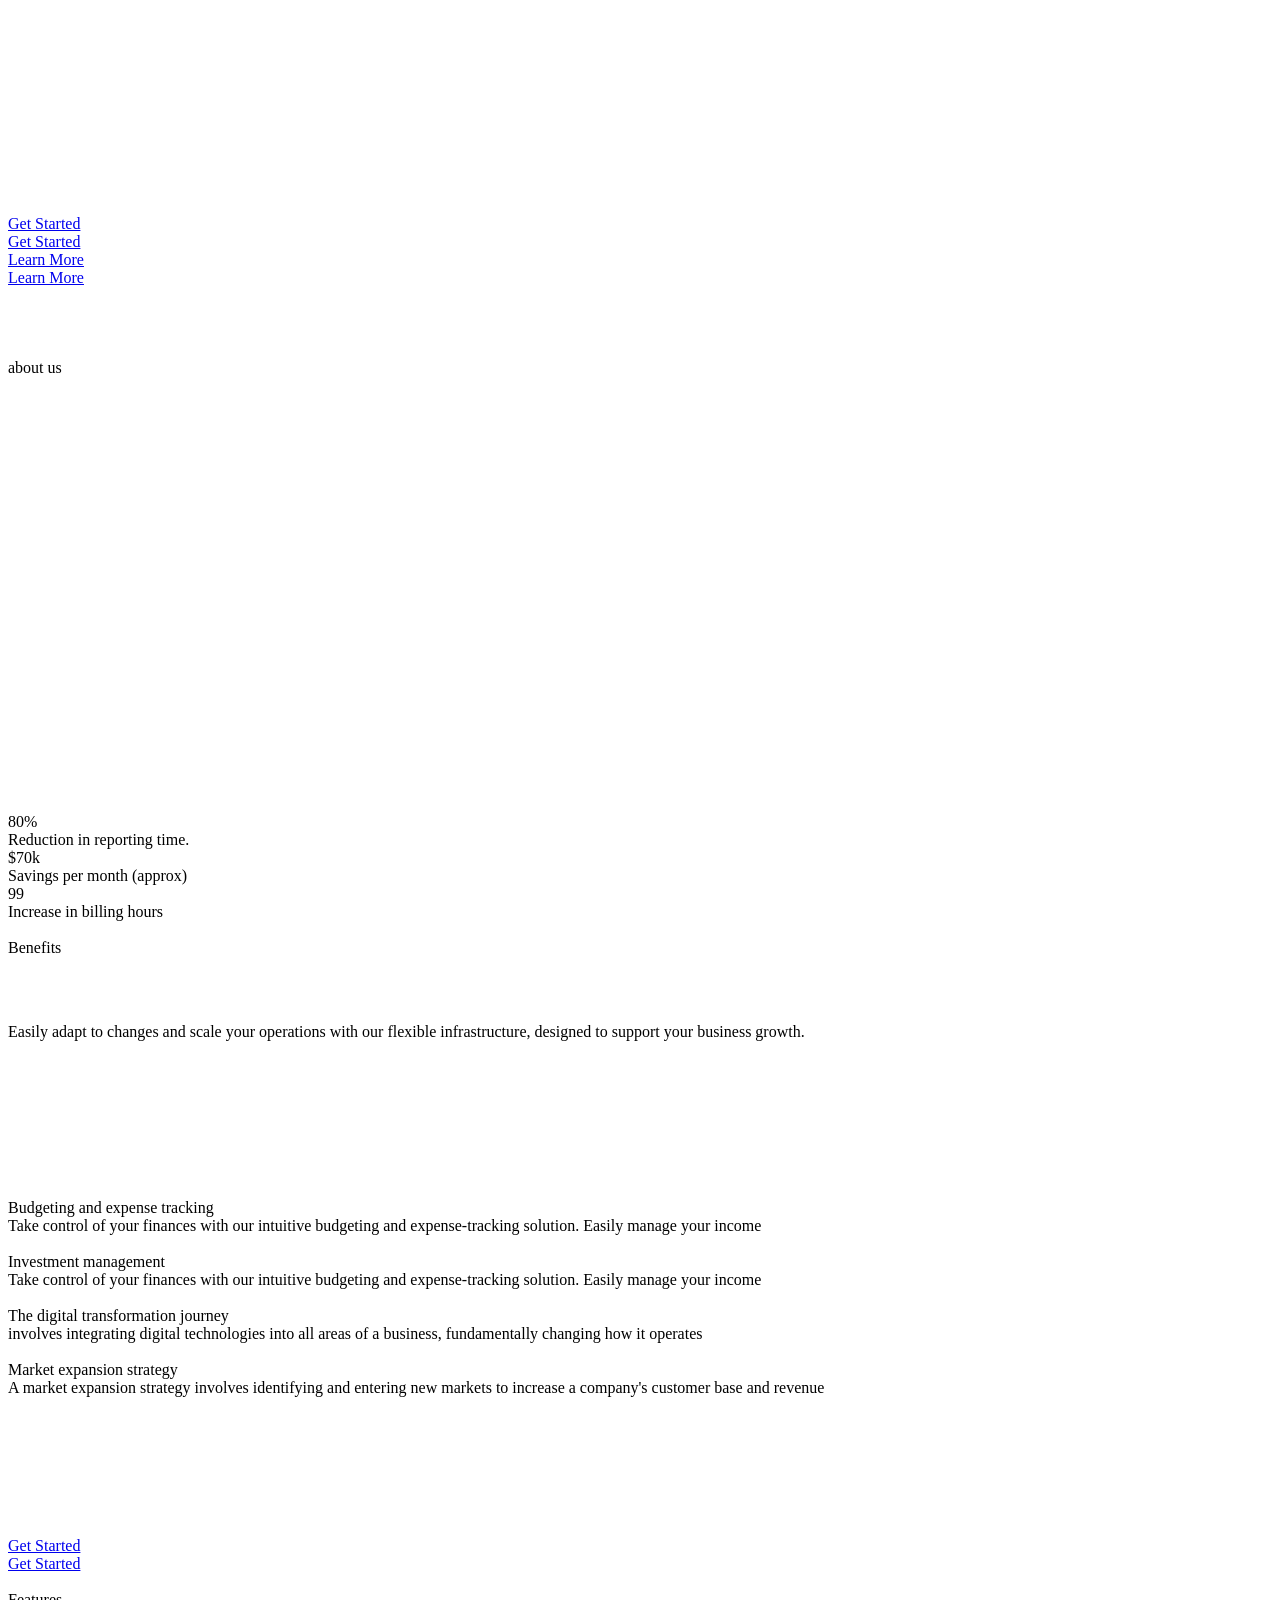
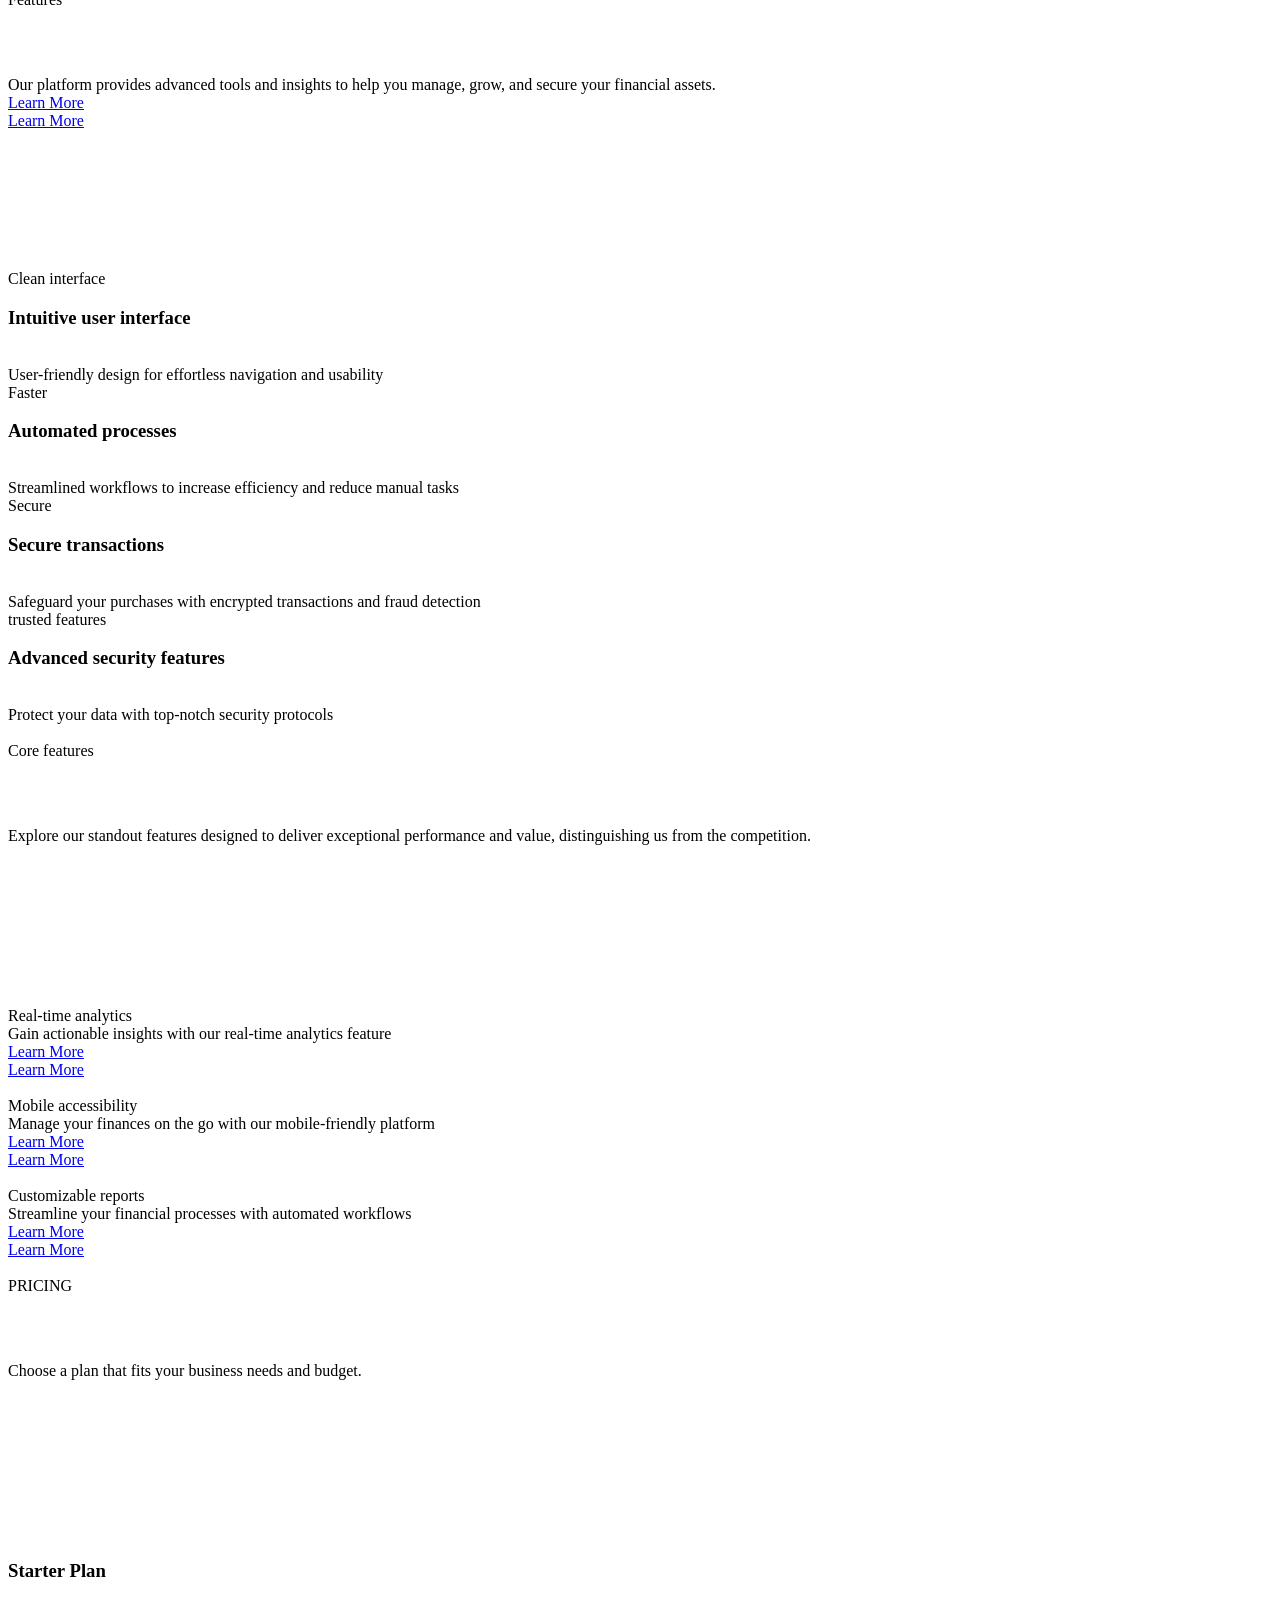
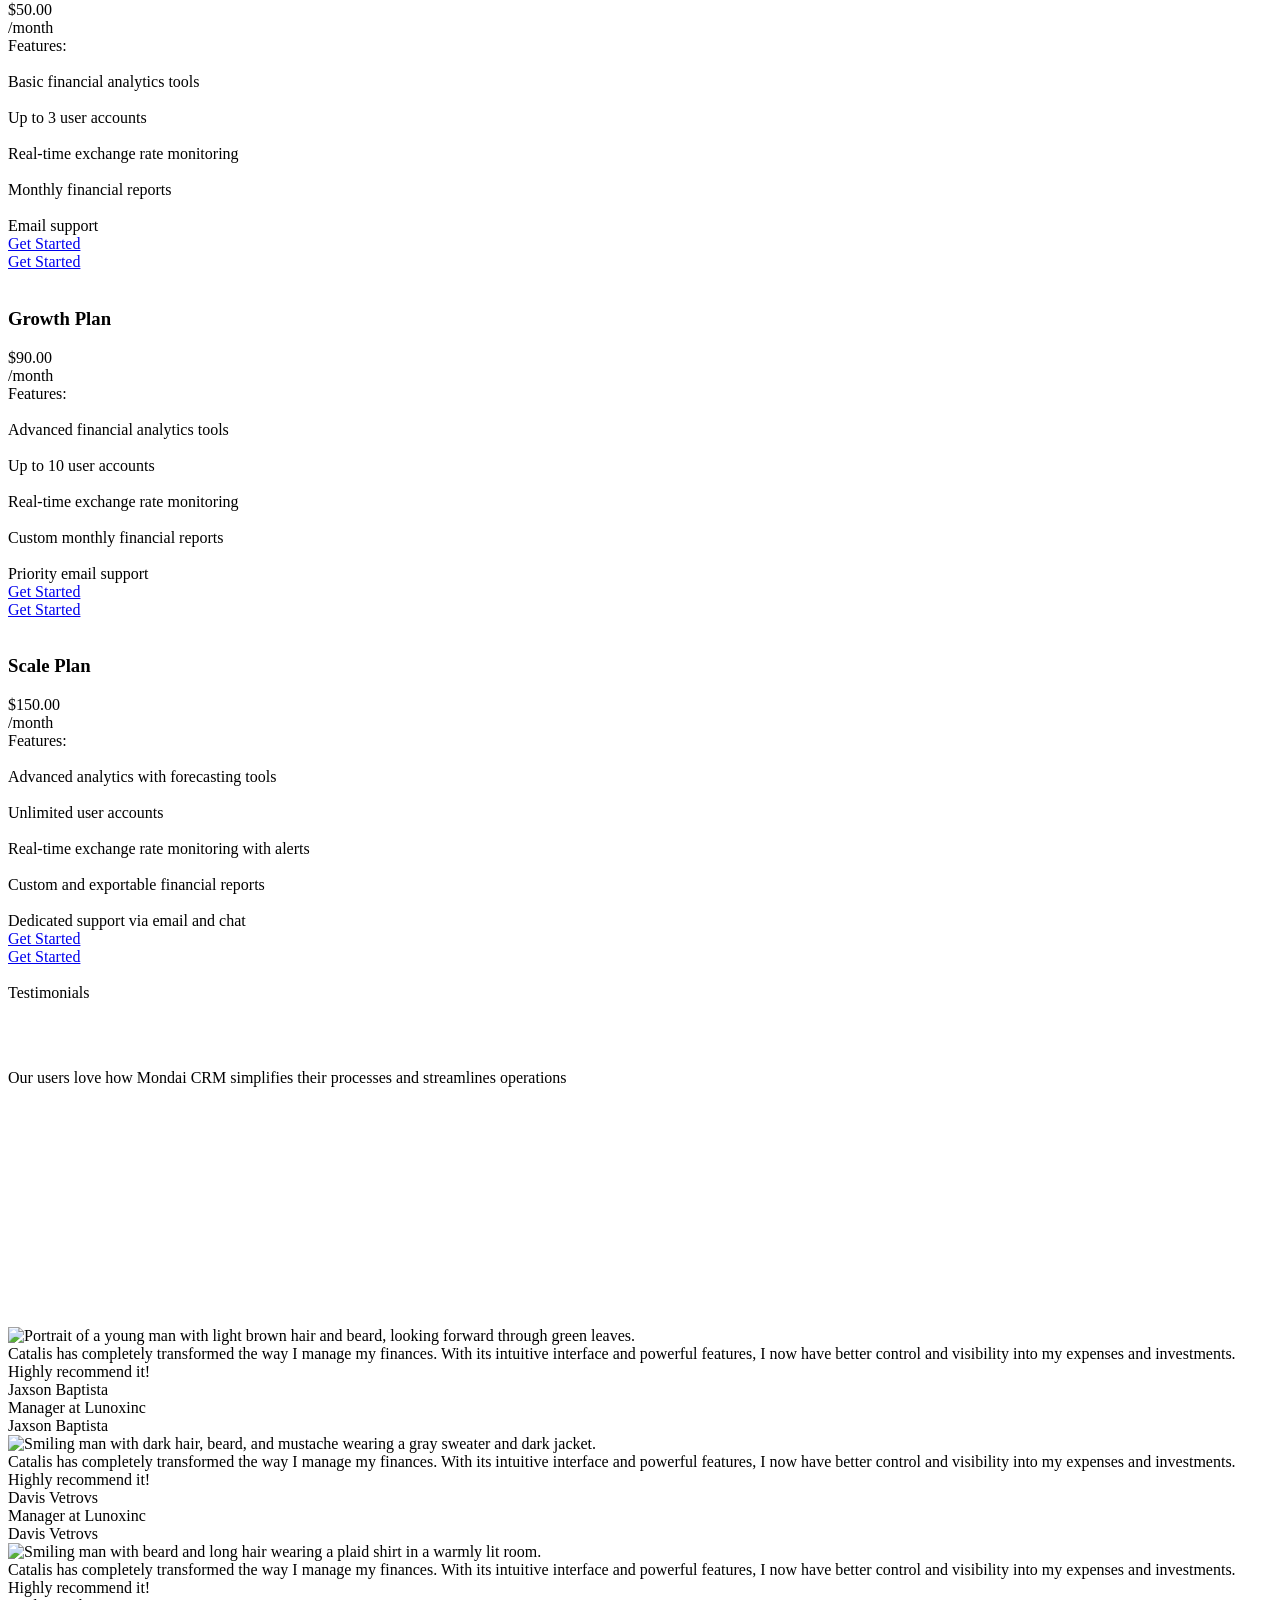
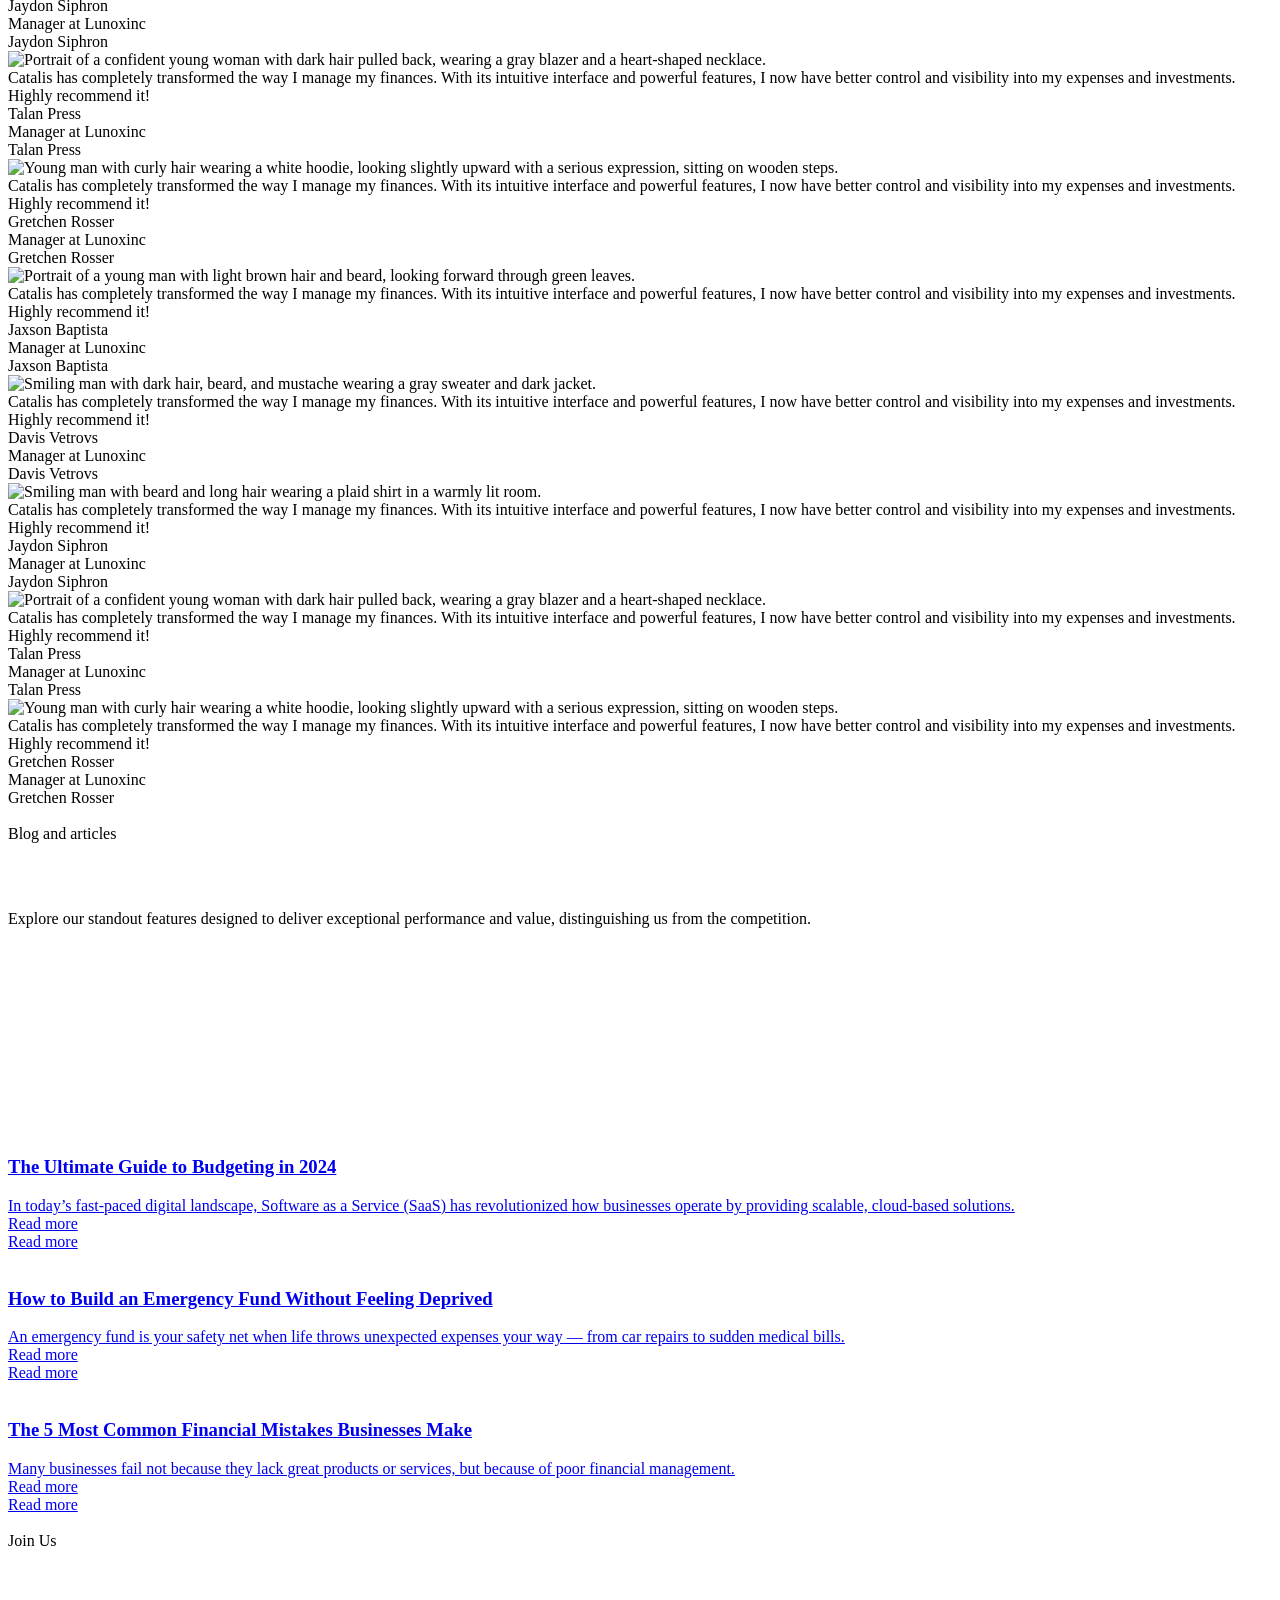
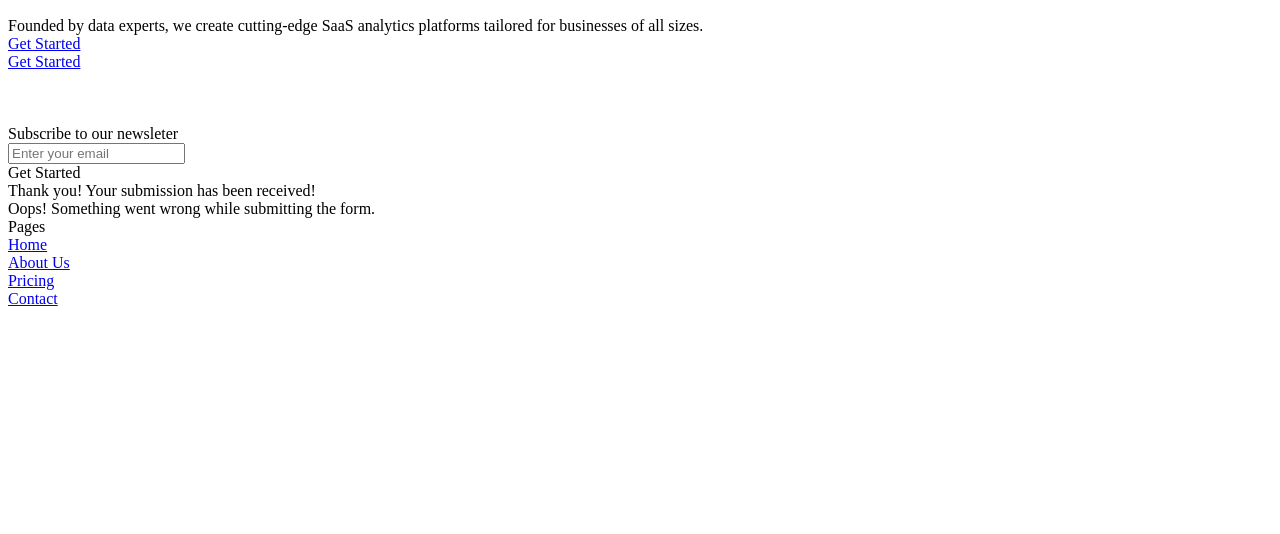
==== pages/index.html @ b9ea5b59 "Initial commit: Catalis template project Co-Authored-By: Claude Sonnet 4.6 <noreply@anthropic.com>" ====
<!DOCTYPE html><!-- This site was created in Webflow. https://webflow.com --><!-- Last Published: Fri Mar 27 2026 21:00:12 GMT+0000 (Coordinated Universal Time) --><html data-wf-domain="catalis-temlis.webflow.io" data-wf-page="690a3d4b70be67fbdfcdc07d" data-wf-site="690a3d4b70be67fbdfcdc08a" lang="en"><head><meta charset="utf-8"/><title>Catalis - Webflow HTML website template</title><meta content="Catalis is a modern Webflow template. Customize it to match your brand and create a unique, professional experience in minutes." name="description"/><meta content="Catalis - Webflow HTML website template" property="og:title"/><meta content="Catalis is a modern Webflow template. Customize it to match your brand and create a unique, professional experience in minutes." property="og:description"/><meta content="https://cdn.prod.website-files.com/690a3d4b70be67fbdfcdc08a/6931f9b2d38cf4dd8b55dbd3_Ophen%20Graph_1x.webp" property="og:image"/><meta content="Catalis - Webflow HTML website template" property="twitter:title"/><meta content="Catalis is a modern Webflow template. Customize it to match your brand and create a unique, professional experience in minutes." property="twitter:description"/><meta content="https://cdn.prod.website-files.com/690a3d4b70be67fbdfcdc08a/6931f9b2d38cf4dd8b55dbd3_Ophen%20Graph_1x.webp" property="twitter:image"/><meta property="og:type" content="website"/><meta content="summary_large_image" name="twitter:card"/><meta content="width=device-width, initial-scale=1" name="viewport"/><meta content="Webflow" name="generator"/><link href="https://cdn.prod.website-files.com/690a3d4b70be67fbdfcdc08a/css/catalis-temlis.webflow.shared.f5b8be139.min.css" rel="stylesheet" type="text/css" integrity="sha384-9bi+E5NJngwtNPDVO16oT4e9V5HuFsgYojbg4kFut0Nn03G4D0i7PiY6v1+YKHv+" crossorigin="anonymous"/><style>html.w-mod-js:not(.w-mod-ix3) :is([animation="heading"], [animation="description"], [animation="card"], .blog_hero-card, .blog_main-img, [animation="badge"], [animation="large-heading"], [navbar="item"]) {visibility: hidden !important;}a[class*="w-webflow-badge"] { display: none !important; }</style><link href="https://fonts.googleapis.com" rel="preconnect"/><link href="https://fonts.gstatic.com" rel="preconnect" crossorigin="anonymous"/><script src="https://ajax.googleapis.com/ajax/libs/webfont/1.6.26/webfont.js" type="text/javascript"></script><script type="text/javascript">WebFont.load({  google: {    families: ["Inter:300,400,500,600,700","Roboto:300,400,500,600,700"]  }});</script><script type="text/javascript">!function(o,c){var n=c.documentElement,t=" w-mod-";n.className+=t+"js",("ontouchstart"in o||o.DocumentTouch&&c instanceof DocumentTouch)&&(n.className+=t+"touch")}(window,document);</script><link href="https://cdn.prod.website-files.com/665687d713145087b3ce1703/665a4535765980c07e93225b_Group%202942.png" rel="shortcut icon" type="image/x-icon"/><link href="https://cdn.prod.website-files.com/665687d713145087b3ce1703/665a45115482c06bb38d0091_Group%202940.png" rel="apple-touch-icon"/></head><body><div class="page-wrapper"><div class="global-styles w-embed"><style>


/* Make text look crisper and more legible in all browsers */
body {
  -webkit-font-smoothing: antialiased;
  -moz-osx-font-smoothing: grayscale;
  font-smoothing: antialiased;
  text-rendering: optimizeLegibility;
}

/* Focus state style for keyboard navigation for the focusable elements */
*[tabindex]:focus-visible,
  input[type="file"]:focus-visible {
   outline: 0.125rem solid #4d65ff;
   outline-offset: 0.125rem;
}

/* Set color style to inherit */
.inherit-color * {
    color: inherit;
}

/* Get rid of top margin on first element in any rich text element */
.w-richtext > :not(div):first-child, .w-richtext > div:first-child > :first-child {
  margin-top: 0 !important;
}

/* Get rid of bottom margin on last element in any rich text element */
.w-richtext>:last-child, .w-richtext ol li:last-child, .w-richtext ul li:last-child {
	margin-bottom: 0 !important;
}


/* Make sure containers never lose their center alignment */
.container-medium,.container-small, .container-large {
	margin-right: auto !important;
  margin-left: auto !important;
}

/* 
Make the following elements inherit typography styles from the parent and not have hardcoded values. 
Important: You will not be able to style for example "All Links" in Designer with this CSS applied.
Uncomment this CSS to use it in the project. Leave this message for future hand-off.
*/
/*
a,
.w-input,
.w-select,
.w-tab-link,
.w-nav-link,
.w-dropdown-btn,
.w-dropdown-toggle,
.w-dropdown-link {
  color: inherit;
  text-decoration: inherit;
  font-size: inherit;
}
*/

/* Apply "..." after 3 lines of text */
.text-style-3lines {
	display: -webkit-box;
	overflow: hidden;
	-webkit-line-clamp: 3;
	-webkit-box-orient: vertical;
}

/* Apply "..." after 2 lines of text */
.text-style-2lines {
	display: -webkit-box;
	overflow: hidden;
	-webkit-line-clamp: 2;
	-webkit-box-orient: vertical;
}

/* Adds inline flex display */
.display-inlineflex {
  display: inline-flex;
}

/* These classes are never overwritten */
.hide {
  display: none !important;
}

@media screen and (max-width: 991px) {
    .hide, .hide-tablet {
        display: none !important;
    }
}
  @media screen and (max-width: 767px) {
    .hide-mobile-landscape{
      display: none !important;
    }
}
  @media screen and (max-width: 479px) {
    .hide-mobile{
      display: none !important;
    }
}
 
.margin-0 {
  margin: 0rem !important;
}
  
.padding-0 {
  padding: 0rem !important;
}

.spacing-clean {
padding: 0rem !important;
margin: 0rem !important;
}

.margin-top {
  margin-right: 0rem !important;
  margin-bottom: 0rem !important;
  margin-left: 0rem !important;
}

.padding-top {
  padding-right: 0rem !important;
  padding-bottom: 0rem !important;
  padding-left: 0rem !important;
}
  
.margin-right {
  margin-top: 0rem !important;
  margin-bottom: 0rem !important;
  margin-left: 0rem !important;
}

.padding-right {
  padding-top: 0rem !important;
  padding-bottom: 0rem !important;
  padding-left: 0rem !important;
}

.margin-bottom {
  margin-top: 0rem !important;
  margin-right: 0rem !important;
  margin-left: 0rem !important;
}

.padding-bottom {
  padding-top: 0rem !important;
  padding-right: 0rem !important;
  padding-left: 0rem !important;
}

.margin-left {
  margin-top: 0rem !important;
  margin-right: 0rem !important;
  margin-bottom: 0rem !important;
}
  
.padding-left {
  padding-top: 0rem !important;
  padding-right: 0rem !important;
  padding-bottom: 0rem !important;
}
  
.margin-horizontal {
  margin-top: 0rem !important;
  margin-bottom: 0rem !important;
}

.padding-horizontal {
  padding-top: 0rem !important;
  padding-bottom: 0rem !important;
}

.margin-vertical {
  margin-right: 0rem !important;
  margin-left: 0rem !important;
}
  
.padding-vertical {
  padding-right: 0rem !important;
  padding-left: 0rem !important;
}

/* Hide scrollbar for Chrome, Safari and Opera */
.sidebar::-webkit-scrollbar {
  display: none;
}

/* Hide scrollbar for IE, Edge and Firefox */
.sidebar {
  -ms-overflow-style: none;  /* IE and Edge */
  scrollbar-width: none;  /* Firefox */
}

.spacer * { padding: 0 }

</style></div><div data-animation="default" class="navbar w-nav" data-wf--navbar--variant="base" data-easing2="ease-in-back" data-easing="ease-out" data-collapse="medium" data-w-id="9edf84aa-1c78-d247-2c17-fa546717f184" role="banner" data-no-scroll="1" data-duration="500"><div navbar="spacer" class="nav_space"></div><div class="padding-global is-navbar"><div class="container-large is-navbar"><div class="navbar_content"><a navbar="item" href="index.html" aria-current="page" class="navbar_logo-link w-nav-brand w--current"><img loading="lazy" src="https://cdn.prod.website-files.com/690a3d4b70be67fbdfcdc08a/691f4a20bd808c37c4b9e22b_navbar-logo.svg" alt="" class="navbar_logo"/></a><div class="nav_wrap"><nav role="navigation" class="nav_mobile w-nav-menu"><div class="navbar_list"><a href="index.html" navbar="item" class="nav_links w-nav-link">Home</a><a href="about.html" navbar="item" class="nav_links w-nav-link">About us</a><a href="pricing.html" navbar="item" class="nav_links w-nav-link">Pricing</a><a href="contact.html" navbar="item" class="nav_links w-nav-link">Contact</a></div></nav></div><div class="nav_buttons-wrap"><div navbar="item" class="login-wrap hide-mobile-landscape"><a animation="" data-wf--button--variant="base" data-w-id="daa029a6-b8d1-5738-e0e2-c77947f0130f" href="https://www.temlis.com/template-customization" class="button_component w-inline-block"><div class="button_content"><div class="button_text is-one">Get Started</div><div class="button_text is-two">Get Started</div></div></a></div><div class="menu-button w-nav-button"><div class="nav-button_component"><div class="nav-button_line is-first"></div><div class="nav-button_line is-second"></div><div class="nav-button_line is-third"></div></div></div></div><img src="https://cdn.prod.website-files.com/690a3d4b70be67fbdfcdc08a/691f4cb2f2e0d266846b0e5f_corner-left.svg" loading="lazy" alt="" class="corner-left"/><img src="https://cdn.prod.website-files.com/690a3d4b70be67fbdfcdc08a/691f4cb23e859b753cec6ff2_corner-right.svg" loading="lazy" alt="" class="corner-right"/></div></div></div></div><main class="main-wrapper"><section class="section_home"><div class="hero_wrap"><div><div class="hero_layout"><div animation="badge" data-w-id="a4b1bd5c-5d82-c0d3-1521-47d921b3192e" style="width:2.5rem;height:2rem" class="badge"><img src="https://cdn.prod.website-files.com/690a3d4b70be67fbdfcdc08a/690a4d4e32a51cfdc18da770_star.svg" loading="lazy" alt="" class="badge_image"/><div style="-webkit-transform:translate3d(0, 0, 0) scale3d(0, null, 1) rotateX(0) rotateY(0) rotateZ(0) skew(0, 0);-moz-transform:translate3d(0, 0, 0) scale3d(0, null, 1) rotateX(0) rotateY(0) rotateZ(0) skew(0, 0);-ms-transform:translate3d(0, 0, 0) scale3d(0, null, 1) rotateX(0) rotateY(0) rotateZ(0) skew(0, 0);transform:translate3d(0, 0, 0) scale3d(0, null, 1) rotateX(0) rotateY(0) rotateZ(0) skew(0, 0)" class="badge_text">From Strategy to Success</div></div><div class="max-heading is-42rem"><h1 animation="heading">Build and <em animation="growth">Growth</em> with Scalable Tools</h1></div><div class="max-description is-32rem"><div animation="description">Easily adapt to changes and scale your operations with our flexible infrastructure, designed to support your business growth.</div></div></div><div class="spacer-xhuge"></div><div animation="buttons" class="hero_button-wrap"><a animation="" data-wf--button--variant="base" data-w-id="daa029a6-b8d1-5738-e0e2-c77947f0130f" href="https://www.temlis.com/template-customization" class="button_component w-inline-block"><div class="button_content"><div class="button_text is-one">Get Started</div><div class="button_text is-two">Get Started</div></div></a><a animation="" data-wf--button--variant="secondary" data-w-id="daa029a6-b8d1-5738-e0e2-c77947f0130f" href="https://www.temlis.com/template-customization" class="button_component w-variant-02578fa3-4dfb-f9fd-9090-5ef572c52b8e w-inline-block"><div class="button_content"><div class="button_text is-one">Learn More</div><div class="button_text is-two">Learn More</div></div></a></div></div><div class="hero_visuals"><div animation="card" class="hero_card-img is-one"><img src="https://cdn.prod.website-files.com/690a3d4b70be67fbdfcdc08a/690a5dd74a96e95e029c108c_6ae34b015bd10b43dfb1eac6348006ee_hero-card-01.svg" loading="lazy" alt="" class="img"/></div><div animation="card" class="hero_card-img is-two"><img src="https://cdn.prod.website-files.com/690a3d4b70be67fbdfcdc08a/690a5dd73672e3f40248304f_7dded8d5fb4e0438e18f765cd3dd452e_hero-card-02.svg" loading="lazy" alt="" class="img"/></div><div animation="card" class="hero_card-img is-three"><img src="https://cdn.prod.website-files.com/690a3d4b70be67fbdfcdc08a/690a5dd62873004cf5e10e31_ddf94abfbe8e944efabeb353a537c801_hero-card-03.svg" loading="lazy" alt="" class="img"/></div></div></div></section><section class="section_about"><div class="padding-section-large"></div><div class="padding-global"><div class="container-large"><div><div class="badge-wrapper"><div animation="" data-wf--badge--variant="secondary" data-w-id="8f51fda7-e6fc-3fc7-58e7-9aa6d132e214" class="badge w-variant-bbfb6a6c-d3ec-5a08-a531-cec36f932128"><img src="https://cdn.prod.website-files.com/690a3d4b70be67fbdfcdc08a/690a76826336a11ac7b3c5cf_star-blue.svg" loading="lazy" alt="" class="badge_image"/><div class="badge_text">about us</div></div></div><div class="spacer-xlarge"></div><h2 animation="large-heading" class="heading-large">We are passionate about empowering individuals and businesses to take control of their finances and achieve their financial goals.</h2></div><div class="spacer"><div STYLE="height:4rem" class="spacer-desktop"></div><div STYLE="height:3rem" class="spacer-tablet"></div><div STYLE="height:2rem" class="spacer-mobile"></div></div><div data-w-id="b5b3ed75-7622-d497-88ab-8ca6752035b9" class="about_image"><img src="https://cdn.prod.website-files.com/690a3d4b70be67fbdfcdc08a/690a7785cc2e417de28d89e1_90b146ec1080897a348935ba2aeba926_about-img.avif" loading="lazy" sizes="(max-width: 752px) 100vw, 752px" srcset="https://cdn.prod.website-files.com/690a3d4b70be67fbdfcdc08a/690a7785cc2e417de28d89e1_90b146ec1080897a348935ba2aeba926_about-img-p-500.avif 500w, https://cdn.prod.website-files.com/690a3d4b70be67fbdfcdc08a/690a7785cc2e417de28d89e1_90b146ec1080897a348935ba2aeba926_about-img.avif 752w" alt="Smiling man wearing sunglasses and a beige fleece jacket taking a selfie outdoors under a blue sky." class="img"/><div data-w-id="b5b3ed75-7622-d497-88ab-8ca6752035bb" class="about_image-card is-right"><img src="https://cdn.prod.website-files.com/690a3d4b70be67fbdfcdc08a/690e1f2ec247d60ed665340a_5f444e6f184fb73b88ff27d4b517466e_about-img-right.svg" loading="lazy" alt="" class="img"/></div><div data-w-id="b5b3ed75-7622-d497-88ab-8ca6752035bd" class="about_image-card is-left"><img src="https://cdn.prod.website-files.com/690a3d4b70be67fbdfcdc08a/690e1a7cad5fac0520b7ea84_d0816e4bc39facf14f3bd8cdf5b2bacf_about-img-left.svg" loading="lazy" alt="" class="img"/></div></div><div class="spacer"><div STYLE="height:4rem" class="spacer-desktop"></div><div STYLE="height:3rem" class="spacer-tablet"></div><div STYLE="height:2rem" class="spacer-mobile"></div></div><div class="grow-container"><div class="about_stats-grid"><div id="w-node-b5b3ed75-7622-d497-88ab-8ca6752035c1-752035ad" class="about_stat grow-element"><div class="stat-display">80%</div><div>Reduction in reporting time.</div></div><div class="about_stat grow-element"><div class="stat-display">$70k</div><div>Savings per month (approx)</div></div><div id="w-node-b5b3ed75-7622-d497-88ab-8ca6752035cb-752035ad" class="about_stat grow-element"><div class="stat-display">99</div><div>Increase in billing hours</div></div></div></div></div></div><div class="padding-section-large"></div></section><section class="section_benefits"><div class="padding-box"><div class="benefits_wrap"><div class="padding-section-medium"></div><div class="container-xlarge"><div><div class="badge-wrapper"><div animation="" data-wf--badge--variant="base" data-w-id="8f51fda7-e6fc-3fc7-58e7-9aa6d132e214" class="badge"><img src="https://cdn.prod.website-files.com/690a3d4b70be67fbdfcdc08a/690a76826336a11ac7b3c5cf_star-blue.svg" loading="lazy" alt="" class="badge_image"/><div class="badge_text">Benefits</div></div></div><div class="spacer-xlarge"></div><div class="max-description is-45rem align-center"><h2 animation="large-heading" class="text-color-on-primary text-align-center">Make payment easy, simplify your finance</h2></div><div class="spacer-xlarge"></div><div class="max-description is-33rem align-center"><div class="text-color-on-primary text-align-center scroll-into-view">Easily adapt to changes and scale your operations with our flexible infrastructure, designed to support your business growth.</div></div><div class="spacer"><div STYLE="height:4rem" class="spacer-desktop"></div><div STYLE="height:2.75rem" class="spacer-tablet"></div><div STYLE="height:2rem" class="spacer-mobile"></div></div></div><div class="benefits_grid grow-container"><div class="grow-element mobile-width"><div data-wf--benefits-card--variant="base" class="benefits_card"><img src="https://cdn.prod.website-files.com/690a3d4b70be67fbdfcdc08a/690a7f48b8545339787a6c61_benefits-icon.svg" loading="lazy" alt="" class="card_icon"/><div><div class="font-header text-2xl">Budgeting and expense tracking</div><div class="spacer-xsmall"></div><div class="text-color-secondary">Take control of your finances with our intuitive budgeting and expense-tracking solution. Easily manage your income</div></div></div></div><div class="grow-element mobile-width"><div data-wf--benefits-card--variant="base" class="benefits_card"><img src="https://cdn.prod.website-files.com/690a3d4b70be67fbdfcdc08a/690a847f93af97740832faac_benefits-icon02.svg" loading="lazy" alt="" class="card_icon"/><div><div class="font-header text-2xl">Investment management</div><div class="spacer-xsmall"></div><div class="text-color-secondary">Take control of your finances with our intuitive budgeting and expense-tracking solution. Easily manage your income</div></div></div></div><div class="grow-element mobile-width"><div data-wf--benefits-card--variant="base" class="benefits_card"><img src="https://cdn.prod.website-files.com/690a3d4b70be67fbdfcdc08a/690a847f6f038d160a332f30_benefits-icon03.svg" loading="lazy" alt="" class="card_icon"/><div><div class="font-header text-2xl">The digital transformation journey</div><div class="spacer-xsmall"></div><div class="text-color-secondary">involves integrating digital technologies into all areas of a business, fundamentally changing how it operates</div></div></div></div><div class="grow-element mobile-width"><div data-wf--benefits-card--variant="base" class="benefits_card"><img src="https://cdn.prod.website-files.com/690a3d4b70be67fbdfcdc08a/690a847f8ac4e4c5b8f157e9_benefits-icon04.svg" loading="lazy" alt="" class="card_icon"/><div><div class="font-header text-2xl">Market expansion strategy </div><div class="spacer-xsmall"></div><div class="text-color-secondary">A market expansion strategy involves identifying and entering new markets to increase a company&#x27;s customer base and revenue</div></div></div></div></div><div class="spacer"><div STYLE="height:4rem" class="spacer-desktop"></div><div STYLE="height:2.75rem" class="spacer-tablet"></div><div STYLE="height:2rem" class="spacer-mobile"></div></div><div class="button-wrapper is-center scroll-into-view"><a animation="" data-wf--button--variant="base" data-w-id="daa029a6-b8d1-5738-e0e2-c77947f0130f" href="https://www.temlis.com/template-customization" class="button_component w-inline-block"><div class="button_content"><div class="button_text is-one">Get Started</div><div class="button_text is-two">Get Started</div></div></a></div></div><div class="padding-section-medium"></div></div></div></section><section class="section_features"><div class="padding-section-large"></div><div class="padding-global"><div class="container-medium"><div><div class="badge-wrapper"><div animation="" data-wf--badge--variant="secondary" data-w-id="8f51fda7-e6fc-3fc7-58e7-9aa6d132e214" class="badge w-variant-bbfb6a6c-d3ec-5a08-a531-cec36f932128"><img src="https://cdn.prod.website-files.com/690a3d4b70be67fbdfcdc08a/690a76826336a11ac7b3c5cf_star-blue.svg" loading="lazy" alt="" class="badge_image"/><div class="badge_text">Features</div></div></div><div class="spacer-xlarge"></div><div class="max-description is-49rem align-center"><h2 animation="large-heading" class="text-align-center">Empowering and <em>strengthening</em> your financial success</h2></div><div class="spacer-xlarge"></div><div class="max-description is-33rem align-center"><div class="text-color-secondary text-align-center scroll-into-view">Our platform provides advanced tools and insights to help you manage, grow, and secure your financial assets.</div></div><div class="spacer-xlarge"></div><div class="button-wrapper is-center scroll-into-view"><a animation="" data-wf--button--variant="base" data-w-id="daa029a6-b8d1-5738-e0e2-c77947f0130f" href="/features" class="button_component w-inline-block"><div class="button_content"><div class="button_text is-one">Learn More</div><div class="button_text is-two">Learn More</div></div></a></div><div class="spacer"><div STYLE="height:4rem" class="spacer-desktop"></div><div STYLE="height:2.75rem" class="spacer-tablet"></div><div STYLE="height:2rem" class="spacer-mobile"></div></div></div><div class="features_grid grow-container"><div class="grow-element full-height"><div class="feature_card"><div class="features_card-title"><div class="card_badge"><div class="text-xs">Clean interface</div></div><h3 class="text-4xl">Intuitive user interface</h3></div><div class="feature_image"><img src="https://cdn.prod.website-files.com/690a3d4b70be67fbdfcdc08a/690a8c91f499e5c9b2585c6b_features-img01.svg" loading="lazy" alt="" class="img"/><div class="bottom_gradient"></div></div><div class="text-color-secondary">User-friendly design for effortless navigation and usability</div></div></div><div class="grow-element"><div class="feature_card"><div class="features_card-title"><div class="card_badge"><div class="text-xs">Faster</div></div><h3 class="text-4xl">Automated processes </h3></div><div class="feature_image"><img src="https://cdn.prod.website-files.com/690a3d4b70be67fbdfcdc08a/690a8fa81b4858ce7295ae6a_features-img02.svg" loading="lazy" alt="" class="img"/><div class="bottom_gradient"></div></div><div class="text-color-secondary">Streamlined workflows to increase efficiency and reduce manual tasks</div></div></div><div class="grow-element"><div class="feature_card"><div class="features_card-title"><div class="card_badge"><div class="text-xs">Secure</div></div><h3 class="text-4xl">Secure transactions</h3></div><div class="feature_image"><img src="https://cdn.prod.website-files.com/690a3d4b70be67fbdfcdc08a/690a90311bb5090b1a7f9248_features-img03.svg" loading="lazy" alt="" class="img"/><div class="bottom_gradient"></div></div><div class="text-color-secondary">Safeguard your purchases with encrypted transactions and fraud detection</div></div></div><div class="grow-element"><div class="feature_card"><div class="features_card-title"><div class="card_badge"><div class="text-xs">trusted features</div></div><h3 class="text-4xl">Advanced security features</h3></div><div class="feature_image"><img src="https://cdn.prod.website-files.com/690a3d4b70be67fbdfcdc08a/690a90350e7604f43ca50e85_features-img04.svg" loading="lazy" alt="" class="img"/><div class="bottom_gradient"></div></div><div class="text-color-secondary">Protect your data with top-notch security protocols</div></div></div></div></div></div><div class="padding-section-large"></div></section><section class="section_core"><div class="padding-section-large"></div><div class="padding-global"><div class="container-medium"><div class="badge-wrapper"><div animation="" data-wf--badge--variant="secondary" data-w-id="8f51fda7-e6fc-3fc7-58e7-9aa6d132e214" class="badge w-variant-bbfb6a6c-d3ec-5a08-a531-cec36f932128"><img src="https://cdn.prod.website-files.com/690a3d4b70be67fbdfcdc08a/690a76826336a11ac7b3c5cf_star-blue.svg" loading="lazy" alt="" class="badge_image"/><div class="badge_text">Core features</div></div></div><div class="spacer-xlarge"></div><div class="max-description is-45rem align-center"><h2 animation="large-heading" class="text-align-center">Core features that set us apart from the <em>competition</em></h2></div><div class="spacer-xlarge"></div><div class="max-description is-38rem align-center"><div class="text-color-secondary text-align-center scroll-into-view">Explore our standout features designed to deliver exceptional performance and value, distinguishing us from the competition.</div></div><div class="spacer"><div STYLE="height:4rem" class="spacer-desktop"></div><div STYLE="height:3rem" class="spacer-tablet"></div><div STYLE="height:2rem" class="spacer-mobile"></div></div><div class="core_grid grow-container"><div class="grow-element mobile-width"><div class="core_card"><img src="https://cdn.prod.website-files.com/690a3d4b70be67fbdfcdc08a/690ba277509957a6b914585b_core-icon01.svg" loading="lazy" alt="" class="card_icon"/><div><div class="text-2xl font-header">Real-time analytics</div><div class="spacer-xsmall"></div><div>Gain actionable insights with our real-time analytics feature</div></div><a animation="" data-wf--button--variant="base" data-w-id="daa029a6-b8d1-5738-e0e2-c77947f0130f" href="/features" class="button_component w-inline-block"><div class="button_content"><div class="button_text is-one">Learn More</div><div class="button_text is-two">Learn More</div></div></a></div></div><div class="grow-element mobile-width"><div class="core_card"><img src="https://cdn.prod.website-files.com/690a3d4b70be67fbdfcdc08a/690ba27708f414a73f5ae566_core-icon02.svg" loading="lazy" alt="" class="card_icon"/><div><div class="text-2xl font-header">Mobile accessibility</div><div class="spacer-xsmall"></div><div>Manage your finances on the go with our mobile-friendly platform</div></div><a animation="" data-wf--button--variant="base" data-w-id="daa029a6-b8d1-5738-e0e2-c77947f0130f" href="/features" class="button_component w-inline-block"><div class="button_content"><div class="button_text is-one">Learn More</div><div class="button_text is-two">Learn More</div></div></a></div></div><div class="grow-element mobile-width"><div class="core_card"><img src="https://cdn.prod.website-files.com/690a3d4b70be67fbdfcdc08a/690ba277d482b277090037ad_core-icon03.svg" loading="lazy" alt="" class="card_icon"/><div><div class="text-2xl font-header">Customizable reports</div><div class="spacer-xsmall"></div><div>Streamline your financial processes with automated workflows</div></div><a animation="" data-wf--button--variant="base" data-w-id="daa029a6-b8d1-5738-e0e2-c77947f0130f" href="/features" class="button_component w-inline-block"><div class="button_content"><div class="button_text is-one">Learn More</div><div class="button_text is-two">Learn More</div></div></a></div></div></div></div></div><div class="padding-section-large"></div></section><section class="section_pricing"><div class="padding-box"><div class="pricing_wrap"><div class="padding-section-large"></div><div class="container-medium"><div><div class="badge-wrapper"><div animation="" data-wf--badge--variant="secondary" data-w-id="8f51fda7-e6fc-3fc7-58e7-9aa6d132e214" class="badge w-variant-bbfb6a6c-d3ec-5a08-a531-cec36f932128"><img src="https://cdn.prod.website-files.com/690a3d4b70be67fbdfcdc08a/690a76826336a11ac7b3c5cf_star-blue.svg" loading="lazy" alt="" class="badge_image"/><div class="badge_text">PRICING</div></div></div><div class="spacer-xlarge"></div><h2 animation="large-heading" class="text-color-on-primary text-align-center">Simple, transparent <em>pricing</em></h2><div class="spacer-xlarge"></div><div class="text-color-on-primary text-align-center">Choose a plan that fits your business needs and budget.</div><div class="spacer"><div STYLE="height:4rem" class="spacer-desktop"></div><div STYLE="height:3rem" class="spacer-tablet"></div><div STYLE="height:2rem" class="spacer-mobile"></div></div></div><div class="pricing_grid grow-container"><div class="grow-element mobile-width"><div class="pricing_card"><div class="pricing_plan"><div class="pricing_icon-wrap"><img loading="lazy" src="https://cdn.prod.website-files.com/690a3d4b70be67fbdfcdc08a/690a76826336a11ac7b3c5cf_star-blue.svg" alt="" class="icon-1x1-large"/></div><h3 class="text-2xl">Starter Plan</h3></div><div class="pricing_card-price"><div class="h6">$50.00</div><div class="price-text">/month</div></div><div><div class="text-xl">Features:</div><div class="spacer-medium"></div><div class="features_list"><div class="features_item"><img loading="lazy" src="https://cdn.prod.website-files.com/690a3d4b70be67fbdfcdc08a/690bb9ffea97b92e0e76bb93_pricing-check.svg" alt="" class="icon-1x1-main"/><div>Basic financial analytics tools</div></div><div class="features_item"><img loading="lazy" src="https://cdn.prod.website-files.com/690a3d4b70be67fbdfcdc08a/690bb9ffea97b92e0e76bb93_pricing-check.svg" alt="" class="icon-1x1-main"/><div>Up to 3 user accounts</div></div><div class="features_item"><img loading="lazy" src="https://cdn.prod.website-files.com/690a3d4b70be67fbdfcdc08a/690bb9ffea97b92e0e76bb93_pricing-check.svg" alt="" class="icon-1x1-main"/><div>Real-time exchange rate monitoring</div></div><div class="features_item"><img loading="lazy" src="https://cdn.prod.website-files.com/690a3d4b70be67fbdfcdc08a/690bb9ffea97b92e0e76bb93_pricing-check.svg" alt="" class="icon-1x1-main"/><div>Monthly financial reports</div></div><div class="features_item"><img loading="lazy" src="https://cdn.prod.website-files.com/690a3d4b70be67fbdfcdc08a/690bb9ffea97b92e0e76bb93_pricing-check.svg" alt="" class="icon-1x1-main"/><div>Email support</div></div></div></div><div class="margin-top-auto"><a animation="" data-wf--button--variant="base" data-w-id="daa029a6-b8d1-5738-e0e2-c77947f0130f" href="pricing.html" class="button_component w-inline-block"><div class="button_content"><div class="button_text is-one">Get Started</div><div class="button_text is-two">Get Started</div></div></a></div></div></div><div class="grow-element mobile-width"><div class="pricing_card grow-element"><div class="pricing_plan"><div class="pricing_icon-wrap"><img loading="lazy" src="https://cdn.prod.website-files.com/690a3d4b70be67fbdfcdc08a/690a76826336a11ac7b3c5cf_star-blue.svg" alt="" class="icon-1x1-large"/></div><h3 class="text-2xl">Growth Plan</h3></div><div class="pricing_card-price"><div class="h6">$90.00</div><div class="price-text">/month</div></div><div><div class="text-xl">Features:</div><div class="spacer-medium"></div><div class="features_list"><div class="features_item"><img loading="lazy" src="https://cdn.prod.website-files.com/690a3d4b70be67fbdfcdc08a/690bb9ffea97b92e0e76bb93_pricing-check.svg" alt="" class="icon-1x1-main"/><div>Advanced financial analytics tools</div></div><div class="features_item"><img loading="lazy" src="https://cdn.prod.website-files.com/690a3d4b70be67fbdfcdc08a/690bb9ffea97b92e0e76bb93_pricing-check.svg" alt="" class="icon-1x1-main"/><div>Up to 10 user accounts</div></div><div class="features_item"><img loading="lazy" src="https://cdn.prod.website-files.com/690a3d4b70be67fbdfcdc08a/690bb9ffea97b92e0e76bb93_pricing-check.svg" alt="" class="icon-1x1-main"/><div>Real-time exchange rate monitoring</div></div><div class="features_item"><img loading="lazy" src="https://cdn.prod.website-files.com/690a3d4b70be67fbdfcdc08a/690bb9ffea97b92e0e76bb93_pricing-check.svg" alt="" class="icon-1x1-main"/><div>Custom monthly financial reports</div></div><div class="features_item"><img loading="lazy" src="https://cdn.prod.website-files.com/690a3d4b70be67fbdfcdc08a/690bb9ffea97b92e0e76bb93_pricing-check.svg" alt="" class="icon-1x1-main"/><div>Priority email support</div></div></div></div><div class="margin-top-auto"><a animation="" data-wf--button--variant="base" data-w-id="daa029a6-b8d1-5738-e0e2-c77947f0130f" href="pricing.html" class="button_component w-inline-block"><div class="button_content"><div class="button_text is-one">Get Started</div><div class="button_text is-two">Get Started</div></div></a></div></div></div><div id="w-node-_7ea76096-2b92-3c39-3664-a66fc8fa3ebf-c9fc1811" class="grow-element mobile-width"><div class="pricing_card"><div class="pricing_plan"><div class="pricing_icon-wrap"><img loading="lazy" src="https://cdn.prod.website-files.com/690a3d4b70be67fbdfcdc08a/690a76826336a11ac7b3c5cf_star-blue.svg" alt="" class="icon-1x1-large"/></div><h3 class="text-2xl">Scale Plan</h3></div><div class="pricing_card-price"><div class="h6">$150.00</div><div class="price-text">/month</div></div><div><div class="text-xl">Features:</div><div class="spacer-medium"></div><div class="features_list"><div class="features_item"><img loading="lazy" src="https://cdn.prod.website-files.com/690a3d4b70be67fbdfcdc08a/690bb9ffea97b92e0e76bb93_pricing-check.svg" alt="" class="icon-1x1-main"/><div>Advanced analytics with forecasting tools</div></div><div class="features_item"><img loading="lazy" src="https://cdn.prod.website-files.com/690a3d4b70be67fbdfcdc08a/690bb9ffea97b92e0e76bb93_pricing-check.svg" alt="" class="icon-1x1-main"/><div>Unlimited user accounts</div></div><div class="features_item"><img loading="lazy" src="https://cdn.prod.website-files.com/690a3d4b70be67fbdfcdc08a/690bb9ffea97b92e0e76bb93_pricing-check.svg" alt="" class="icon-1x1-main"/><div>Real-time exchange rate monitoring with alerts</div></div><div class="features_item"><img loading="lazy" src="https://cdn.prod.website-files.com/690a3d4b70be67fbdfcdc08a/690bb9ffea97b92e0e76bb93_pricing-check.svg" alt="" class="icon-1x1-main"/><div>Custom and exportable financial reports</div></div><div class="features_item"><img loading="lazy" src="https://cdn.prod.website-files.com/690a3d4b70be67fbdfcdc08a/690bb9ffea97b92e0e76bb93_pricing-check.svg" alt="" class="icon-1x1-main"/><div>Dedicated support via email and chat</div></div></div></div><div class="margin-top-auto"><a animation="" data-wf--button--variant="base" data-w-id="daa029a6-b8d1-5738-e0e2-c77947f0130f" href="pricing.html" class="button_component w-inline-block"><div class="button_content"><div class="button_text is-one">Get Started</div><div class="button_text is-two">Get Started</div></div></a></div></div></div></div></div></div></div></section><section class="section_testimonials"><div class="padding-section-large"></div><div class="padding-global"><div class="container-medium"><div class="badge-wrapper"><div animation="" data-wf--badge--variant="secondary" data-w-id="8f51fda7-e6fc-3fc7-58e7-9aa6d132e214" class="badge w-variant-bbfb6a6c-d3ec-5a08-a531-cec36f932128"><img src="https://cdn.prod.website-files.com/690a3d4b70be67fbdfcdc08a/690a76826336a11ac7b3c5cf_star-blue.svg" loading="lazy" alt="" class="badge_image"/><div class="badge_text">Testimonials</div></div></div><div class="spacer-xlarge"></div><div class="max-description is-45rem align-center"><h2 animation="large-heading" class="text-align-center">What our <em>clients</em> are saying</h2></div><div class="spacer-xlarge"></div><div class="max-description is-38rem align-center"><div class="text-color-secondary text-align-center scroll-into-view">Our users love how Mondai CRM simplifies their processes and streamlines operations</div></div><div class="spacer"><div STYLE="height:5rem" class="spacer-desktop"></div><div STYLE="height:5rem" class="spacer-tablet"></div><div STYLE="height:5rem" class="spacer-mobile"></div></div></div></div><div data-w-id="283d514d-4353-74f8-0bfd-5a233a9228c3" class="loop_wrap scroll-into-view"><div class="testimonial_loop"><div class="testimonial_card"><img src="https://cdn.prod.website-files.com/690a3d4b70be67fbdfcdc08a/690bdc0f2ee4b12eb394e7fd_testimonial-01.avif" loading="lazy" alt="Portrait of a young man with light brown hair and beard, looking forward through green leaves." class="testimonial_img"/><img src="https://cdn.prod.website-files.com/690a3d4b70be67fbdfcdc08a/690bd6b1164b5b4f73b38197_quote-icon.svg" loading="lazy" alt="" class="icon-1x1-xlarge"/><div class="text-color-secondary">Catalis has completely transformed the way I manage my finances. With its intuitive interface and powerful features, I now have better control and visibility into my expenses and investments. Highly recommend it!</div><div><div class="text-weight-medium">Jaxson Baptista</div><div class="text-color-secondary">Manager at Lunoxinc</div></div><div class="testimonial_sign">Jaxson Baptista</div></div><div class="testimonial_card"><img src="https://cdn.prod.website-files.com/690a3d4b70be67fbdfcdc08a/690bd925b25e4977e16716b4_testimonial-01.avif" loading="lazy" alt="Smiling man with dark hair, beard, and mustache wearing a gray sweater and dark jacket." class="testimonial_img"/><img src="https://cdn.prod.website-files.com/690a3d4b70be67fbdfcdc08a/690bd6b1164b5b4f73b38197_quote-icon.svg" loading="lazy" alt="" class="icon-1x1-xlarge"/><div class="text-color-secondary">Catalis has completely transformed the way I manage my finances. With its intuitive interface and powerful features, I now have better control and visibility into my expenses and investments. Highly recommend it!</div><div><div class="text-weight-medium">Davis Vetrovs</div><div class="text-color-secondary">Manager at Lunoxinc</div></div><div class="testimonial_sign">Davis Vetrovs</div></div><div class="testimonial_card"><img src="https://cdn.prod.website-files.com/690a3d4b70be67fbdfcdc08a/690bdc0fb904580e2cfb6384_testimonial-03.avif" loading="lazy" alt="Smiling man with beard and long hair wearing a plaid shirt in a warmly lit room." class="testimonial_img"/><img src="https://cdn.prod.website-files.com/690a3d4b70be67fbdfcdc08a/690bd6b1164b5b4f73b38197_quote-icon.svg" loading="lazy" alt="" class="icon-1x1-xlarge"/><div class="text-color-secondary">Catalis has completely transformed the way I manage my finances. With its intuitive interface and powerful features, I now have better control and visibility into my expenses and investments. Highly recommend it!</div><div><div class="text-weight-medium">Jaydon Siphron</div><div class="text-color-secondary">Manager at Lunoxinc</div></div><div class="testimonial_sign">Jaydon Siphron</div></div><div class="testimonial_card"><img src="https://cdn.prod.website-files.com/690a3d4b70be67fbdfcdc08a/690bdc0f66c58365048232f1_f42ccc803ca6a5b200d46bd9e59441de_testimonial-04.avif" loading="lazy" alt="Portrait of a confident young woman with dark hair pulled back, wearing a gray blazer and a heart-shaped necklace." class="testimonial_img"/><img src="https://cdn.prod.website-files.com/690a3d4b70be67fbdfcdc08a/690bd6b1164b5b4f73b38197_quote-icon.svg" loading="lazy" alt="" class="icon-1x1-xlarge"/><div class="text-color-secondary">Catalis has completely transformed the way I manage my finances. With its intuitive interface and powerful features, I now have better control and visibility into my expenses and investments. Highly recommend it!</div><div><div class="text-weight-medium">Talan Press</div><div class="text-color-secondary">Manager at Lunoxinc</div></div><div class="testimonial_sign">Talan Press</div></div><div class="testimonial_card"><img src="https://cdn.prod.website-files.com/690a3d4b70be67fbdfcdc08a/690bdc0fa0ebcda72da0f45c_testimonial-05.avif" loading="lazy" alt="Young man with curly hair wearing a white hoodie, looking slightly upward with a serious expression, sitting on wooden steps." class="testimonial_img"/><img src="https://cdn.prod.website-files.com/690a3d4b70be67fbdfcdc08a/690bd6b1164b5b4f73b38197_quote-icon.svg" loading="lazy" alt="" class="icon-1x1-xlarge"/><div class="text-color-secondary">Catalis has completely transformed the way I manage my finances. With its intuitive interface and powerful features, I now have better control and visibility into my expenses and investments. Highly recommend it!</div><div><div class="text-weight-medium">Gretchen Rosser</div><div class="text-color-secondary">Manager at Lunoxinc</div></div><div class="testimonial_sign">Gretchen Rosser</div></div></div><div class="testimonial_loop"><div class="testimonial_card"><img src="https://cdn.prod.website-files.com/690a3d4b70be67fbdfcdc08a/690bdc0f2ee4b12eb394e7fd_testimonial-01.avif" loading="lazy" alt="Portrait of a young man with light brown hair and beard, looking forward through green leaves." class="testimonial_img"/><img src="https://cdn.prod.website-files.com/690a3d4b70be67fbdfcdc08a/690bd6b1164b5b4f73b38197_quote-icon.svg" loading="lazy" alt="" class="icon-1x1-xlarge"/><div class="text-color-secondary">Catalis has completely transformed the way I manage my finances. With its intuitive interface and powerful features, I now have better control and visibility into my expenses and investments. Highly recommend it!</div><div><div class="text-weight-medium">Jaxson Baptista</div><div class="text-color-secondary">Manager at Lunoxinc</div></div><div class="testimonial_sign">Jaxson Baptista</div></div><div class="testimonial_card"><img src="https://cdn.prod.website-files.com/690a3d4b70be67fbdfcdc08a/690bd925b25e4977e16716b4_testimonial-01.avif" loading="lazy" alt="Smiling man with dark hair, beard, and mustache wearing a gray sweater and dark jacket." class="testimonial_img"/><img src="https://cdn.prod.website-files.com/690a3d4b70be67fbdfcdc08a/690bd6b1164b5b4f73b38197_quote-icon.svg" loading="lazy" alt="" class="icon-1x1-xlarge"/><div class="text-color-secondary">Catalis has completely transformed the way I manage my finances. With its intuitive interface and powerful features, I now have better control and visibility into my expenses and investments. Highly recommend it!</div><div><div class="text-weight-medium">Davis Vetrovs</div><div class="text-color-secondary">Manager at Lunoxinc</div></div><div class="testimonial_sign">Davis Vetrovs</div></div><div class="testimonial_card"><img src="https://cdn.prod.website-files.com/690a3d4b70be67fbdfcdc08a/690bdc0fb904580e2cfb6384_testimonial-03.avif" loading="lazy" alt="Smiling man with beard and long hair wearing a plaid shirt in a warmly lit room." class="testimonial_img"/><img src="https://cdn.prod.website-files.com/690a3d4b70be67fbdfcdc08a/690bd6b1164b5b4f73b38197_quote-icon.svg" loading="lazy" alt="" class="icon-1x1-xlarge"/><div class="text-color-secondary">Catalis has completely transformed the way I manage my finances. With its intuitive interface and powerful features, I now have better control and visibility into my expenses and investments. Highly recommend it!</div><div><div class="text-weight-medium">Jaydon Siphron</div><div class="text-color-secondary">Manager at Lunoxinc</div></div><div class="testimonial_sign">Jaydon Siphron</div></div><div class="testimonial_card"><img src="https://cdn.prod.website-files.com/690a3d4b70be67fbdfcdc08a/690bdc0f66c58365048232f1_f42ccc803ca6a5b200d46bd9e59441de_testimonial-04.avif" loading="lazy" alt="Portrait of a confident young woman with dark hair pulled back, wearing a gray blazer and a heart-shaped necklace." class="testimonial_img"/><img src="https://cdn.prod.website-files.com/690a3d4b70be67fbdfcdc08a/690bd6b1164b5b4f73b38197_quote-icon.svg" loading="lazy" alt="" class="icon-1x1-xlarge"/><div class="text-color-secondary">Catalis has completely transformed the way I manage my finances. With its intuitive interface and powerful features, I now have better control and visibility into my expenses and investments. Highly recommend it!</div><div><div class="text-weight-medium">Talan Press</div><div class="text-color-secondary">Manager at Lunoxinc</div></div><div class="testimonial_sign">Talan Press</div></div><div class="testimonial_card"><img src="https://cdn.prod.website-files.com/690a3d4b70be67fbdfcdc08a/690bdc0fa0ebcda72da0f45c_testimonial-05.avif" loading="lazy" alt="Young man with curly hair wearing a white hoodie, looking slightly upward with a serious expression, sitting on wooden steps." class="testimonial_img"/><img src="https://cdn.prod.website-files.com/690a3d4b70be67fbdfcdc08a/690bd6b1164b5b4f73b38197_quote-icon.svg" loading="lazy" alt="" class="icon-1x1-xlarge"/><div class="text-color-secondary">Catalis has completely transformed the way I manage my finances. With its intuitive interface and powerful features, I now have better control and visibility into my expenses and investments. Highly recommend it!</div><div><div class="text-weight-medium">Gretchen Rosser</div><div class="text-color-secondary">Manager at Lunoxinc</div></div><div class="testimonial_sign">Gretchen Rosser</div></div></div><div class="left-gradient"></div><div class="right-gradient"></div></div><div class="padding-section-large"></div></section><section class="section_blogs"><div class="padding-section-large"></div><div class="padding-global"><div class="container-medium"><div><div class="badge-wrapper"><div animation="" data-wf--badge--variant="secondary" data-w-id="8f51fda7-e6fc-3fc7-58e7-9aa6d132e214" class="badge w-variant-bbfb6a6c-d3ec-5a08-a531-cec36f932128"><img src="https://cdn.prod.website-files.com/690a3d4b70be67fbdfcdc08a/690a76826336a11ac7b3c5cf_star-blue.svg" loading="lazy" alt="" class="badge_image"/><div class="badge_text">Blog and articles</div></div></div><div class="spacer-xlarge"></div><div class="max-description is-45rem align-center"><h2 animation="large-heading" class="text-align-center">Discover the latest <em>blogs</em></h2></div><div class="spacer-xlarge"></div><div class="scroll-into-view"><div class="max-description is-38rem align-center"><div class="text-color-secondary text-align-center">Explore our standout features designed to deliver exceptional performance and value, distinguishing us from the competition.</div></div></div><div class="spacer"><div STYLE="height:4rem" class="spacer-desktop"></div><div STYLE="height:4rem" class="spacer-tablet"></div><div STYLE="height:4rem" class="spacer-mobile"></div></div></div><div class="w-dyn-list"><div role="list" class="blog_grid grow-container w-dyn-items"><div role="listitem" class="w-dyn-item"><div data-w-id="495288a4-461d-58e1-af1c-776b32f7bde5" class="blog_card grow-element"><a href="/blogs/the-ultimate-guide-to-budgeting-in-2024" class="blog_card-content w-inline-block"><div class="blog_card-img"><img src="https://cdn.prod.website-files.com/690a3d4b70be67fbdfcdc08c/690d0125b2a59758200e5245_blog-card-01.webp" loading="lazy" alt="" sizes="100vw" srcset="https://cdn.prod.website-files.com/690a3d4b70be67fbdfcdc08c/690d0125b2a59758200e5245_blog-card-01-p-500.webp 500w, https://cdn.prod.website-files.com/690a3d4b70be67fbdfcdc08c/690d0125b2a59758200e5245_blog-card-01.webp 576w" class="img"/></div><div class="blog_info"><h3 class="text-xl text-style-2lines">The Ultimate Guide to Budgeting in 2024</h3><div class="spacer-xsmall"></div><div class="text-color-secondary text-style-3lines">In today’s fast-paced digital landscape, Software as a Service (SaaS) has revolutionized how businesses operate by providing scalable, cloud-based solutions.</div></div></a><a animation="" data-wf--button--variant="base" data-w-id="daa029a6-b8d1-5738-e0e2-c77947f0130f" href="/blogs/the-ultimate-guide-to-budgeting-in-2024" class="button_component w-inline-block"><div class="button_content"><div class="button_text is-one">Read more</div><div class="button_text is-two">Read more</div></div></a></div></div><div role="listitem" class="w-dyn-item"><div data-w-id="495288a4-461d-58e1-af1c-776b32f7bde5" class="blog_card grow-element"><a href="/blogs/how-to-build-an-emergency-fund-without-feeling-deprived" class="blog_card-content w-inline-block"><div class="blog_card-img"><img src="https://cdn.prod.website-files.com/690a3d4b70be67fbdfcdc08c/690d01485c267152cbd969f3_blog-card-02.webp" loading="lazy" alt="" sizes="100vw" srcset="https://cdn.prod.website-files.com/690a3d4b70be67fbdfcdc08c/690d01485c267152cbd969f3_blog-card-02-p-500.webp 500w, https://cdn.prod.website-files.com/690a3d4b70be67fbdfcdc08c/690d01485c267152cbd969f3_blog-card-02.webp 576w" class="img"/></div><div class="blog_info"><h3 class="text-xl text-style-2lines">How to Build an Emergency Fund Without Feeling Deprived</h3><div class="spacer-xsmall"></div><div class="text-color-secondary text-style-3lines">An emergency fund is your safety net when life throws unexpected expenses your way — from car repairs to sudden medical bills.</div></div></a><a animation="" data-wf--button--variant="base" data-w-id="daa029a6-b8d1-5738-e0e2-c77947f0130f" href="/blogs/how-to-build-an-emergency-fund-without-feeling-deprived" class="button_component w-inline-block"><div class="button_content"><div class="button_text is-one">Read more</div><div class="button_text is-two">Read more</div></div></a></div></div><div role="listitem" class="w-dyn-item"><div data-w-id="495288a4-461d-58e1-af1c-776b32f7bde5" class="blog_card grow-element"><a href="/blogs/the-5-most-common-financial-mistakes-businesses-make" class="blog_card-content w-inline-block"><div class="blog_card-img"><img src="https://cdn.prod.website-files.com/690a3d4b70be67fbdfcdc08c/690d014f6c1826becd6e4e69_blog-card-03.webp" loading="lazy" alt="" sizes="100vw" srcset="https://cdn.prod.website-files.com/690a3d4b70be67fbdfcdc08c/690d014f6c1826becd6e4e69_blog-card-03-p-500.webp 500w, https://cdn.prod.website-files.com/690a3d4b70be67fbdfcdc08c/690d014f6c1826becd6e4e69_blog-card-03.webp 576w" class="img"/></div><div class="blog_info"><h3 class="text-xl text-style-2lines">The 5 Most Common Financial Mistakes Businesses Make</h3><div class="spacer-xsmall"></div><div class="text-color-secondary text-style-3lines">Many businesses fail not because they lack great products or services, but because of poor financial management.</div></div></a><a animation="" data-wf--button--variant="base" data-w-id="daa029a6-b8d1-5738-e0e2-c77947f0130f" href="/blogs/the-5-most-common-financial-mistakes-businesses-make" class="button_component w-inline-block"><div class="button_content"><div class="button_text is-one">Read more</div><div class="button_text is-two">Read more</div></div></a></div></div></div></div></div></div><div class="padding-section-large"></div></section><section class="section_join"><div class="padding-box"><div class="join_wrap"><div class="container-medium"><div class="badge-wrapper"><div animation="" data-wf--badge--variant="secondary" data-w-id="8f51fda7-e6fc-3fc7-58e7-9aa6d132e214" class="badge w-variant-bbfb6a6c-d3ec-5a08-a531-cec36f932128"><img src="https://cdn.prod.website-files.com/690a3d4b70be67fbdfcdc08a/690a76826336a11ac7b3c5cf_star-blue.svg" loading="lazy" alt="" class="badge_image"/><div class="badge_text">Join Us</div></div></div><div class="spacer-xlarge"></div><div class="max-description is-45rem align-center"><h2 animation="large-heading" class="text-color-on-primary text-align-center">Achieve operational excellence with <em>Catalis</em></h2></div><div class="spacer-xlarge"></div><div class="max-description is-38rem align-center"><div class="text-color-on-primary text-align-center scroll-into-view">Founded by data experts, we create cutting-edge SaaS analytics platforms tailored for businesses of all sizes.</div></div><div class="spacer-xlarge"></div><div class="button-wrapper is-center scroll-into-view"><a animation="" data-wf--button--variant="base" data-w-id="daa029a6-b8d1-5738-e0e2-c77947f0130f" href="https://www.temlis.com/template-customization" class="button_component w-inline-block"><div class="button_content"><div class="button_text is-one">Get Started</div><div class="button_text is-two">Get Started</div></div></a></div></div><div data-w-id="0b2ea091-b954-7a68-72af-95623249ad37" class="join_img is-left"><img src="https://cdn.prod.website-files.com/690a3d4b70be67fbdfcdc08a/690ce435b295f16c937cbef7_b37d532fd83b00c1e636745a11a55287_join-left.svg" loading="lazy" alt="" class="img"/></div><div data-w-id="0b2ea091-b954-7a68-72af-95623249ad39" class="join_img is-right"><img src="https://cdn.prod.website-files.com/690a3d4b70be67fbdfcdc08a/690ce435bd41a8da12a0be42_459daa8b4411ff62fef7ad254a9456d5_join-right.svg" loading="lazy" alt="" class="img"/></div></div></div></section><section class="section_footer"><div class="padding-section-medium"></div><div class="padding-global"><div class="container-medium"><div class="footer_layout"><div class="footer_left"><a href="index.html" aria-current="page" class="w-inline-block w--current"><img src="https://cdn.prod.website-files.com/690a3d4b70be67fbdfcdc08a/690cf081d6ebd1dd46bb9f80_footer-logo.svg" loading="lazy" alt="" class="footer_logo"/></a><div><div>Subscribe to our newsleter</div><div class="spacer-xlarge"></div><div class="footer_form-block w-form"><form id="email-form" name="email-form" data-name="Email Form" method="get" data-wf-page-id="690a3d4b70be67fbdfcdc07d" data-wf-element-id="70ebd210-d7a7-d9aa-3ee1-a9e230e7b78a"><div class="footer_form"><input class="footer_field w-input" maxlength="256" name="Email" data-name="Email" placeholder="Enter your email" type="email" id="Email"/><div class="button_component"><div>Get Started</div></div></div></form><div class="w-form-done"><div>Thank you! Your submission has been received!</div></div><div class="w-form-fail"><div>Oops! Something went wrong while submitting the form.</div></div></div></div></div><div class="footer_right"><div class="footer_column"><div class="text-xl text-weight-medium">Pages</div><div class="footer_links"><a href="index.html" aria-current="page" class="footer_link w-inline-block w--current"><div class="clip"><div class="link">Home</div><div class="link-line"></div></div></a><a href="about.html" class="footer_link w-inline-block"><div class="clip"><div class="link">About Us</div><div class="link-line"></div></div></a><a href="pricing.html" class="footer_link w-inline-block"><div class="clip"><div class="link">Pricing</div><div class="link-line"></div></div></a><a href="contact.html" class="footer_link w-inline-block"><div class="clip"><div class="link">Contact</div><div class="link-line"></div></div></a></div></div></div></div><div class="spacer"><div STYLE="height:7.5rem" class="spacer-desktop"></div><div STYLE="height:3rem" class="spacer-tablet"></div><div STYLE="height:2rem" class="spacer-mobile"></div></div><img src="https://cdn.prod.website-files.com/690a3d4b70be67fbdfcdc08a/690cf6fe1054e4e9ea5c7424_Catalis.svg" loading="lazy" alt="" class="footer_visual"/></div></div></section></main></div></div><script src="https://d3e54v103j8qbb.cloudfront.net/js/jquery-3.5.1.min.dc5e7f18c8.js?site=690a3d4b70be67fbdfcdc08a" type="text/javascript" integrity="sha256-9/aliU8dGd2tb6OSsuzixeV4y/faTqgFtohetphbbj0=" crossorigin="anonymous"></script><script src="https://cdn.prod.website-files.com/690a3d4b70be67fbdfcdc08a/js/webflow.schunk.36b8fb49256177c8.js" type="text/javascript" integrity="sha384-4abIlA5/v7XaW1HMXKBgnUuhnjBYJ/Z9C1OSg4OhmVw9O3QeHJ/qJqFBERCDPv7G" crossorigin="anonymous"></script><script src="https://cdn.prod.website-files.com/690a3d4b70be67fbdfcdc08a/js/webflow.schunk.1540d198ff07dabc.js" type="text/javascript" integrity="sha384-BgwzXsh7R3kbWPM8BcXzHIETWnbeYXvlxHhMz7HJj3o9tvo1DjWCqgXK7mKOFQk2" crossorigin="anonymous"></script><script src="https://cdn.prod.website-files.com/690a3d4b70be67fbdfcdc08a/js/webflow.c9847d4f.970f02959a1af2ad.js" type="text/javascript" integrity="sha384-Isah8xS+JIA0c54NT+HdzIL6WpcasoqbWBMtAgt40J/c5+/GvJFuy5Xmgh63pNmk" crossorigin="anonymous"></script><script src="https://cdn.prod.website-files.com/gsap/3.14.2/gsap.min.js" type="text/javascript"></script><script src="https://cdn.prod.website-files.com/gsap/3.14.2/SplitText.min.js" type="text/javascript"></script><script src="https://cdn.prod.website-files.com/gsap/3.14.2/ScrollTrigger.min.js" type="text/javascript"></script></body></html>
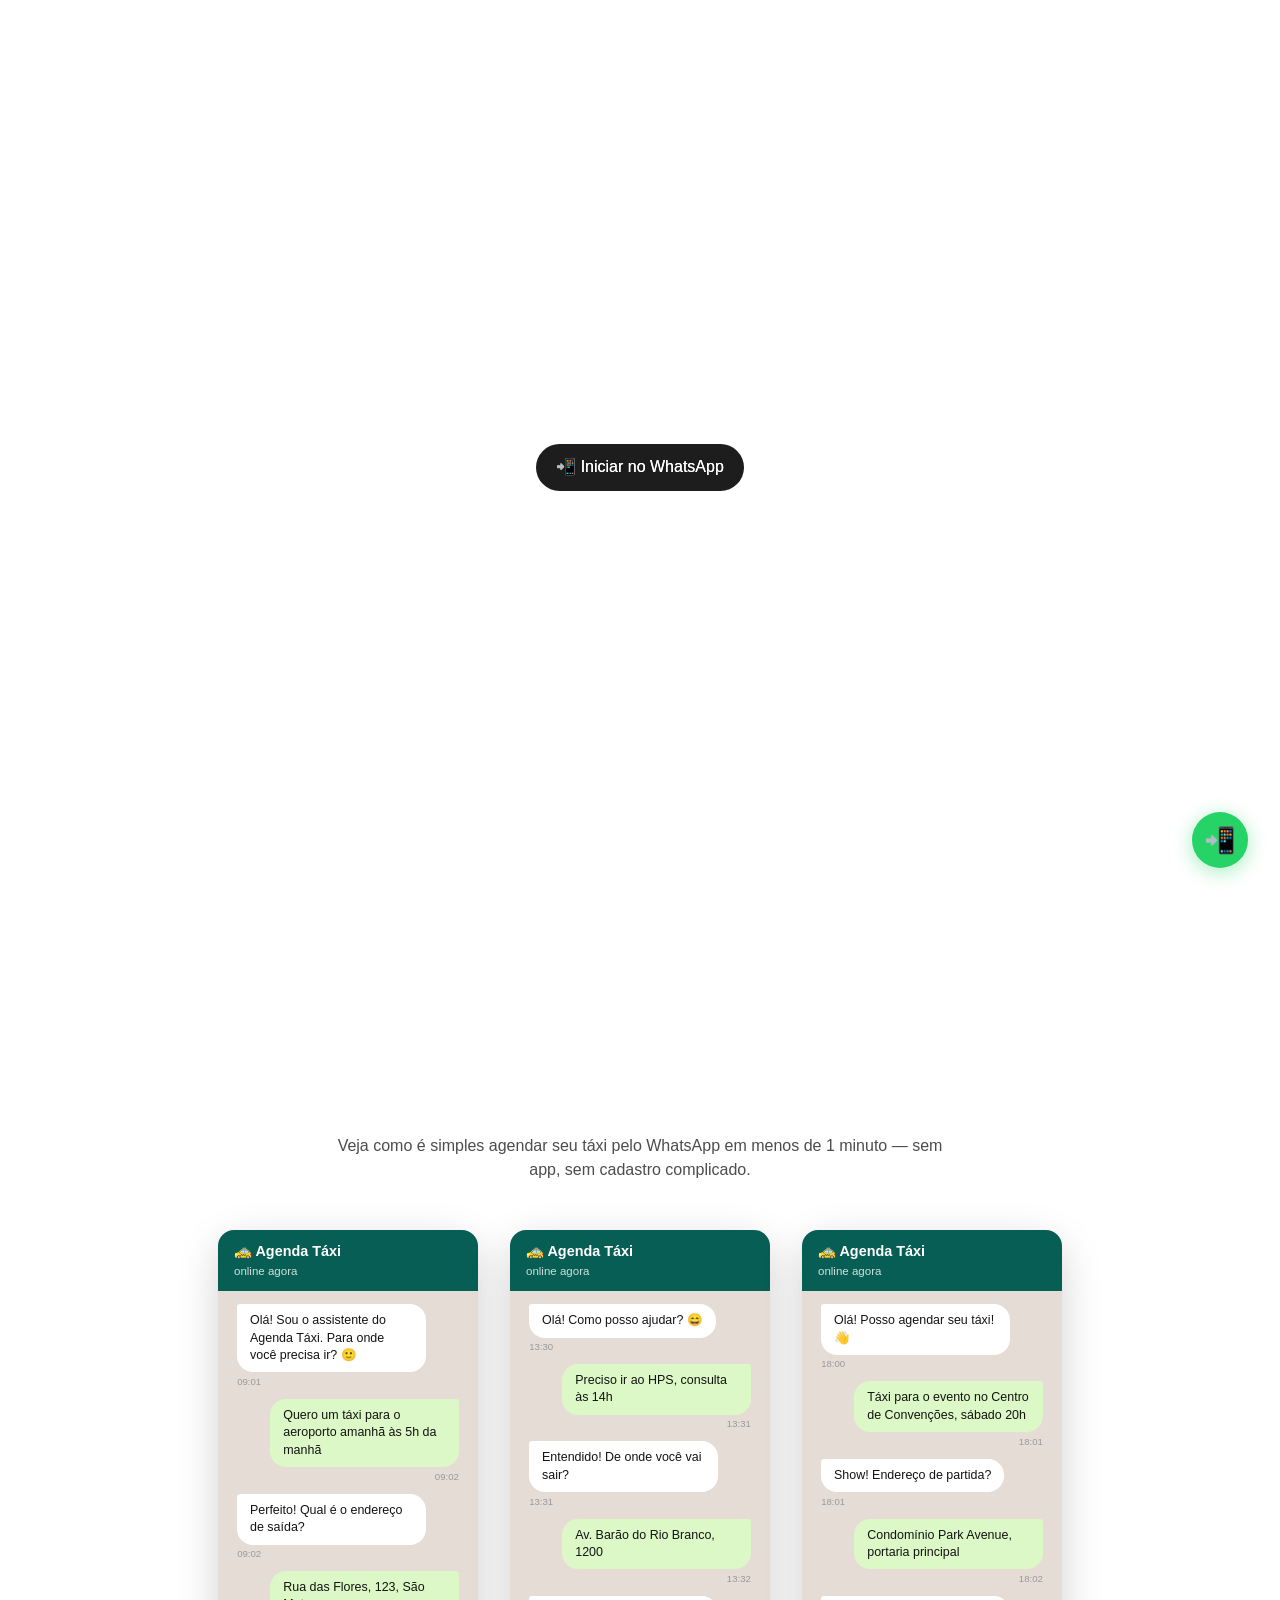
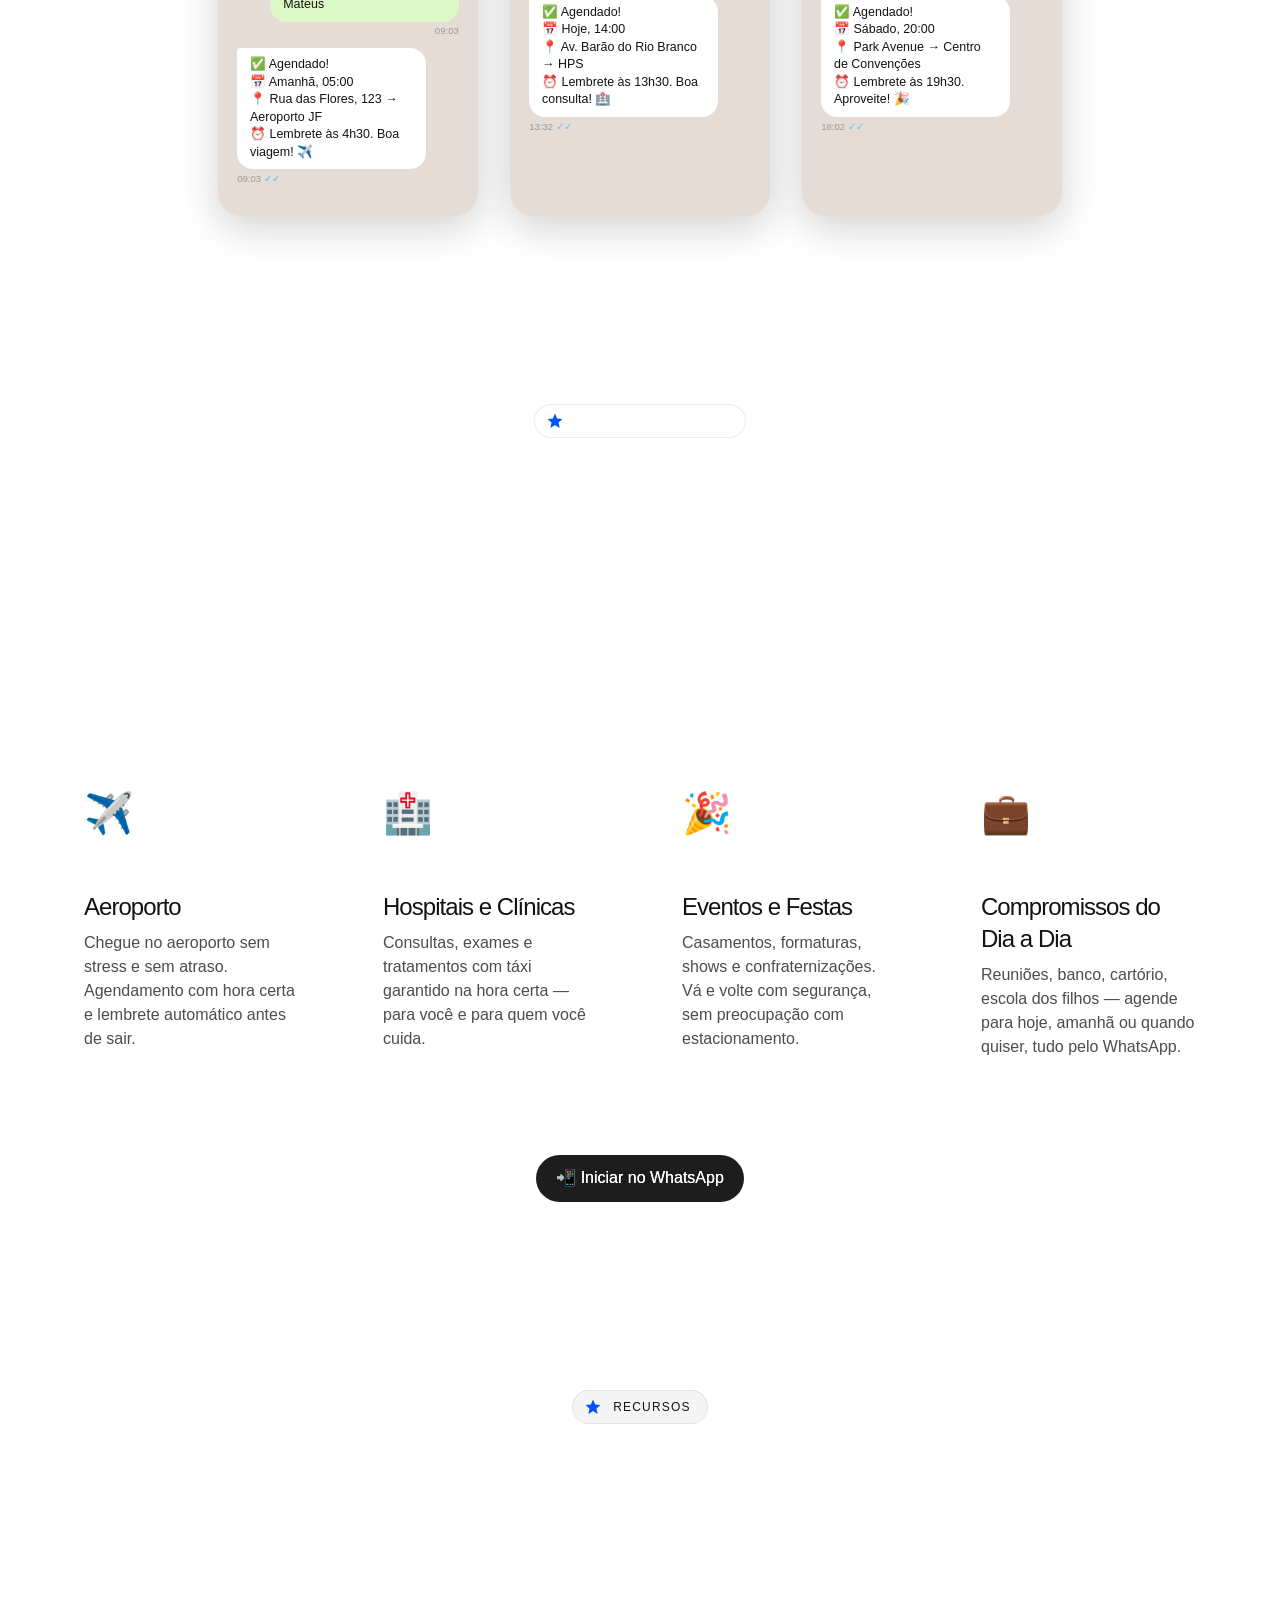
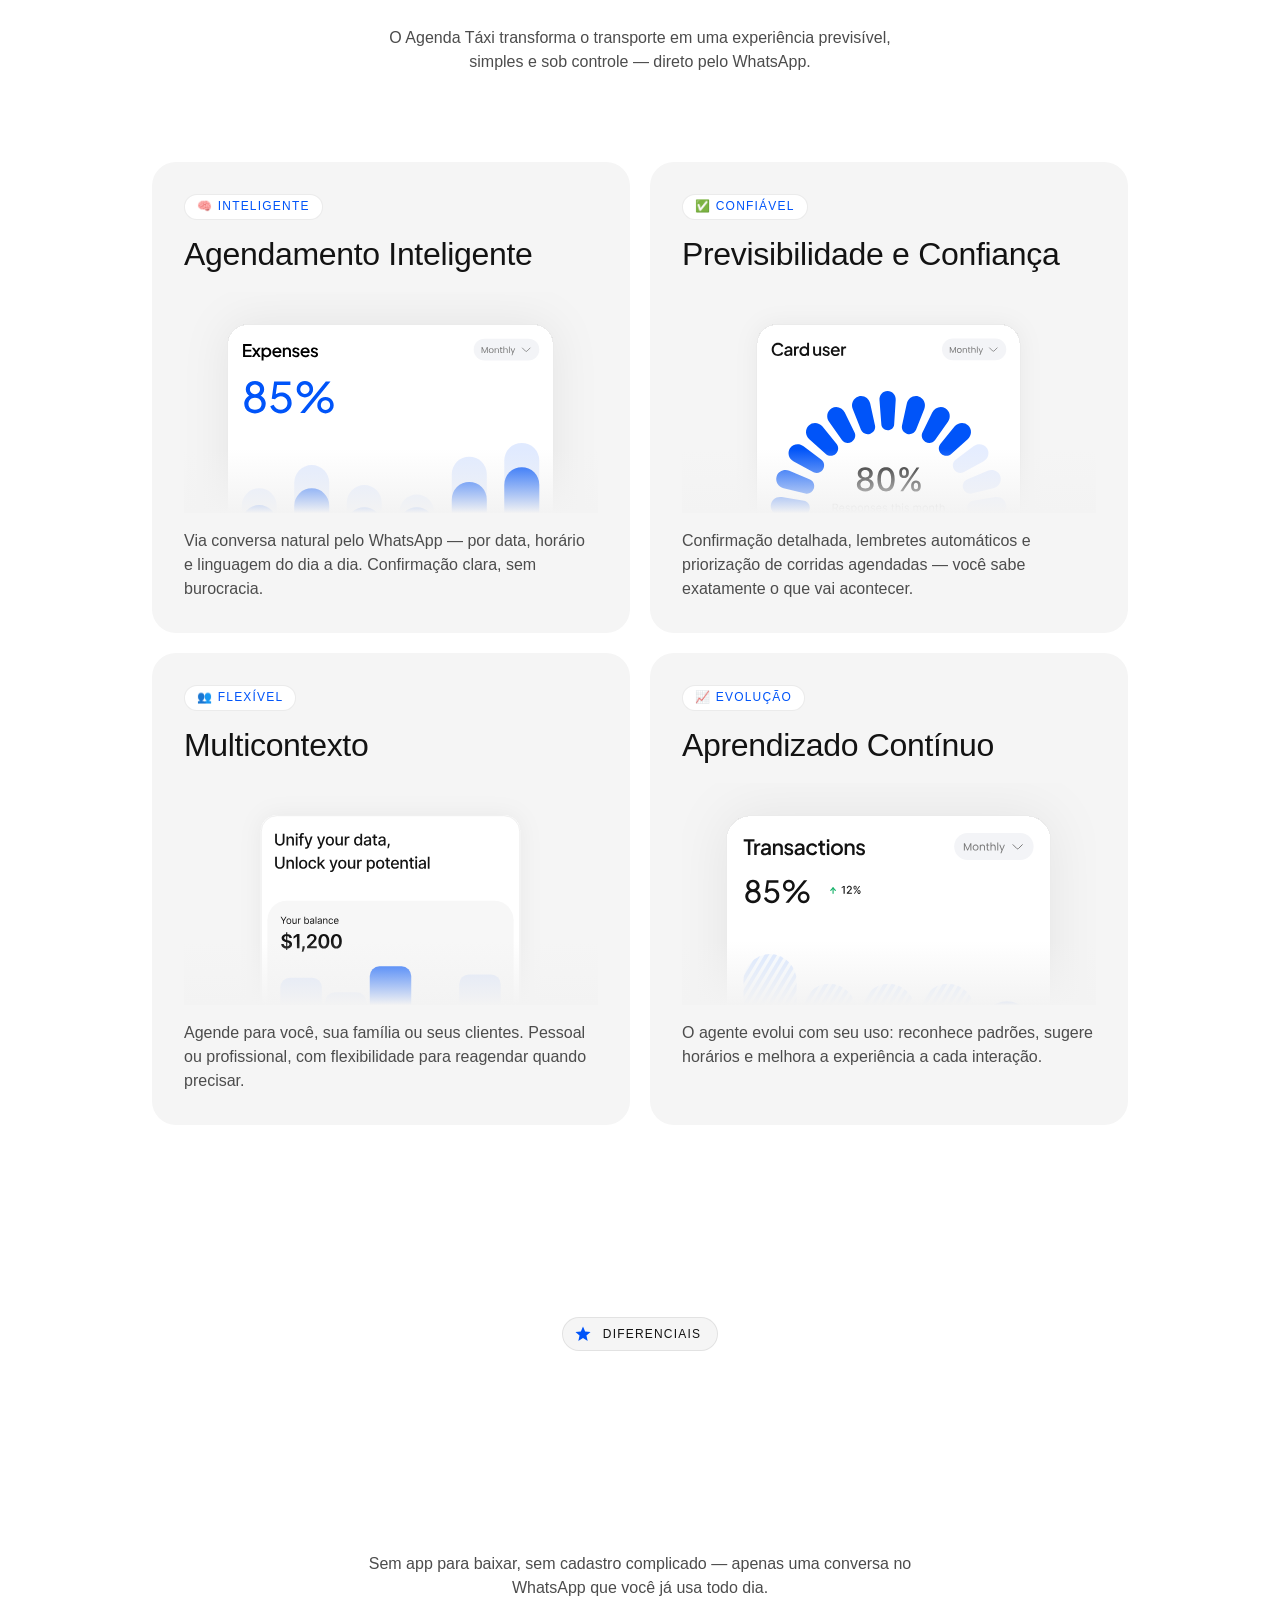
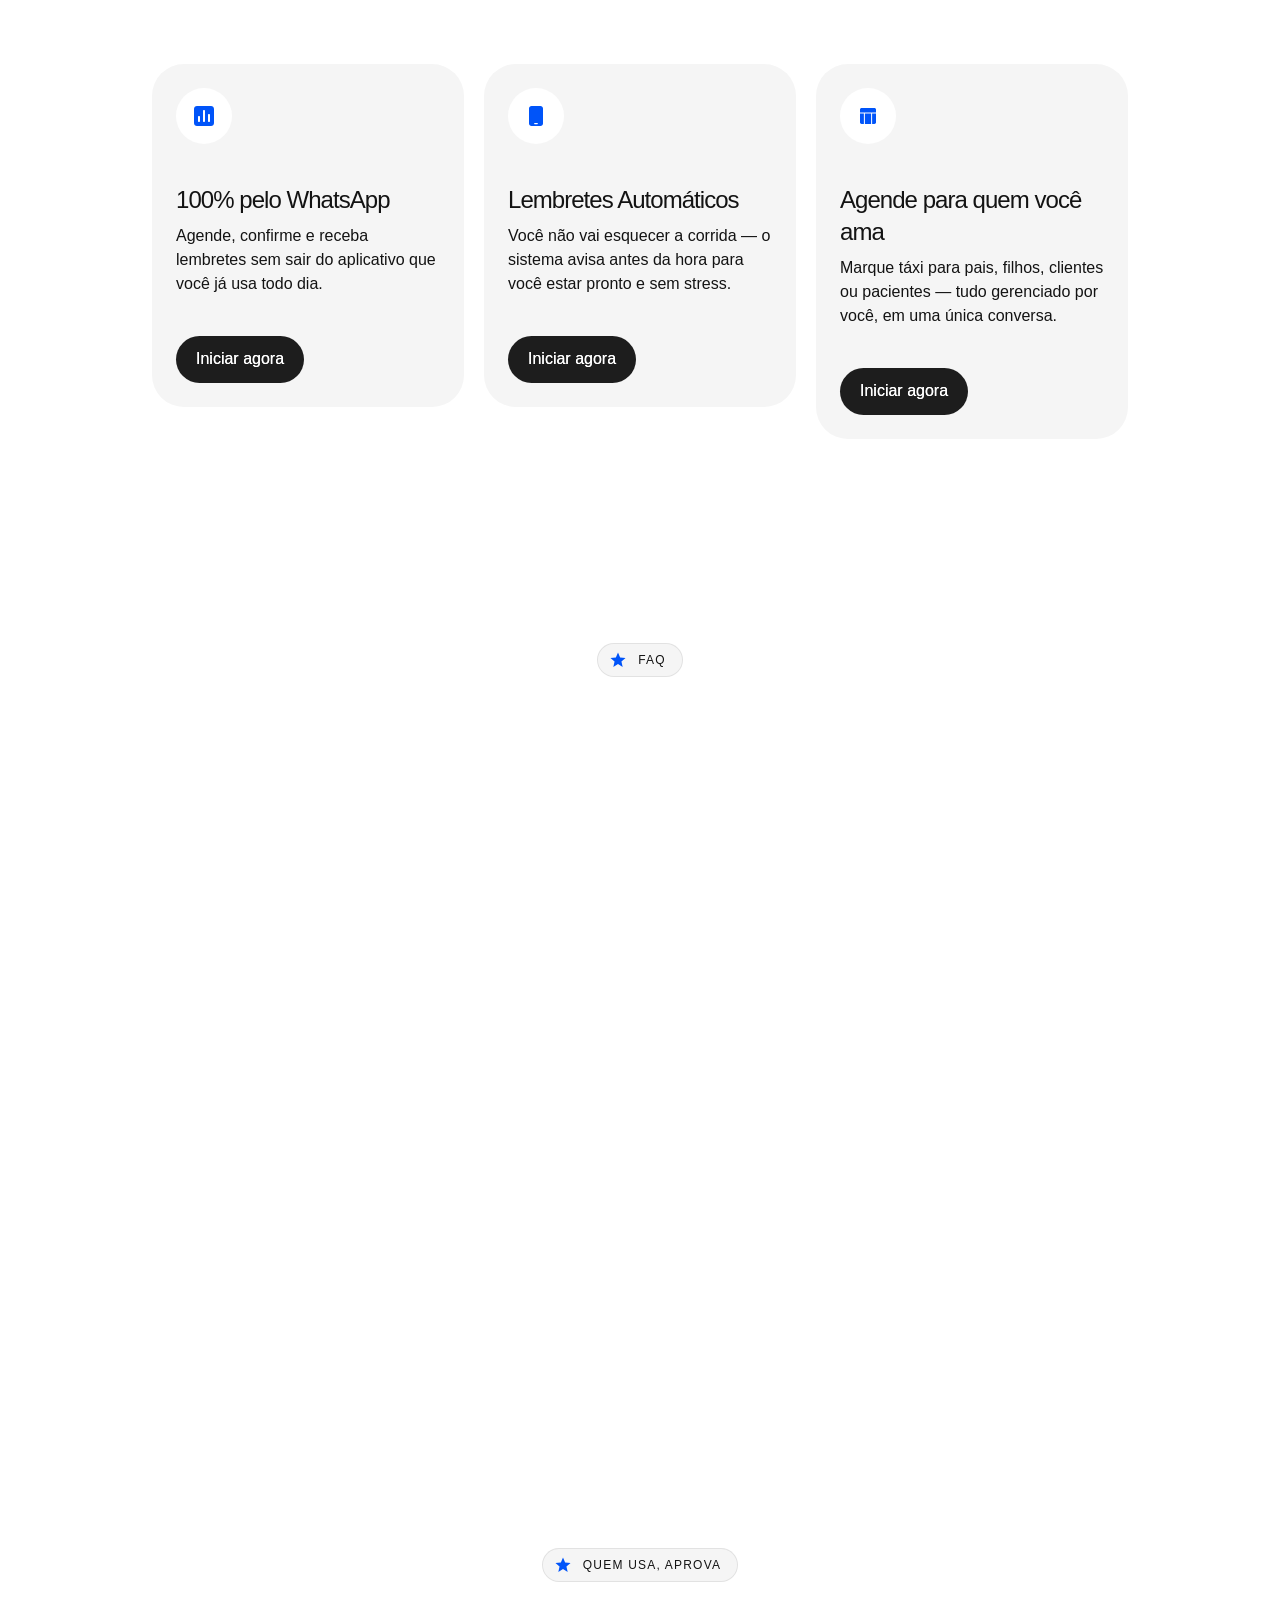
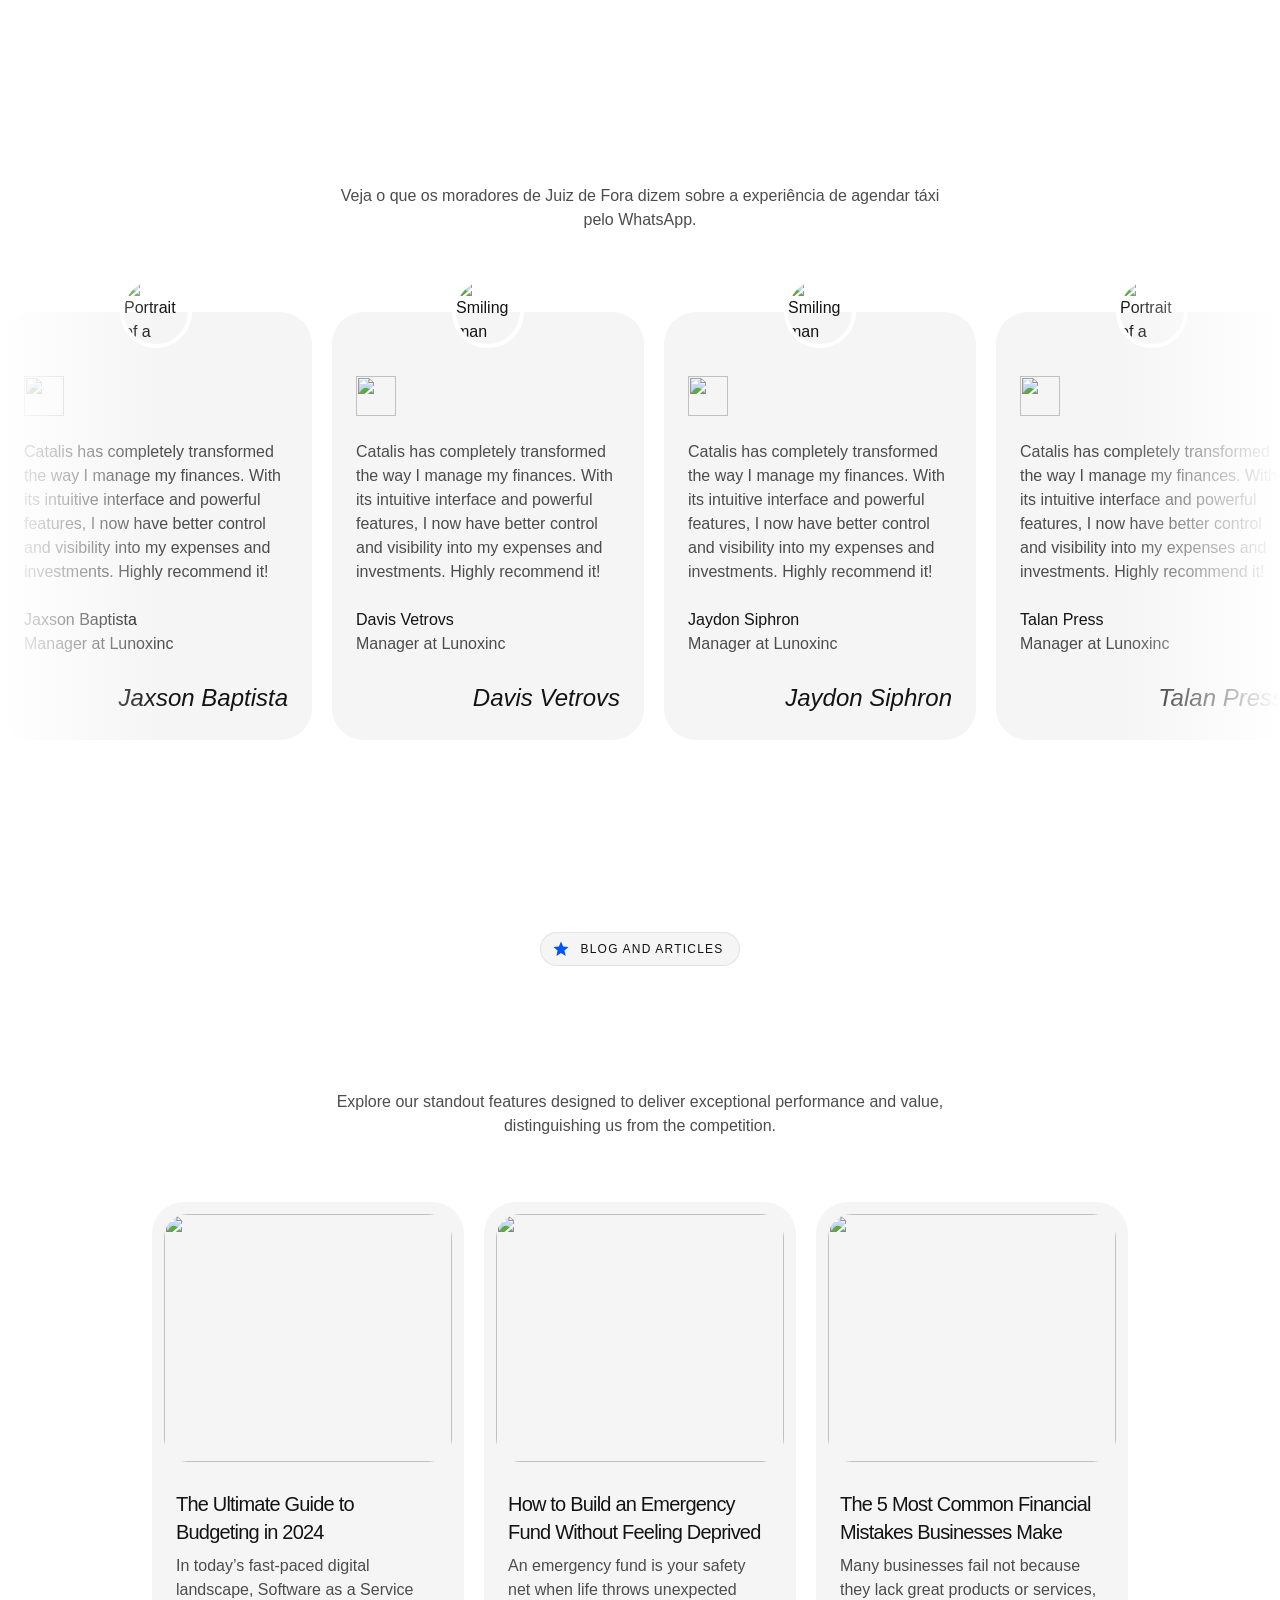
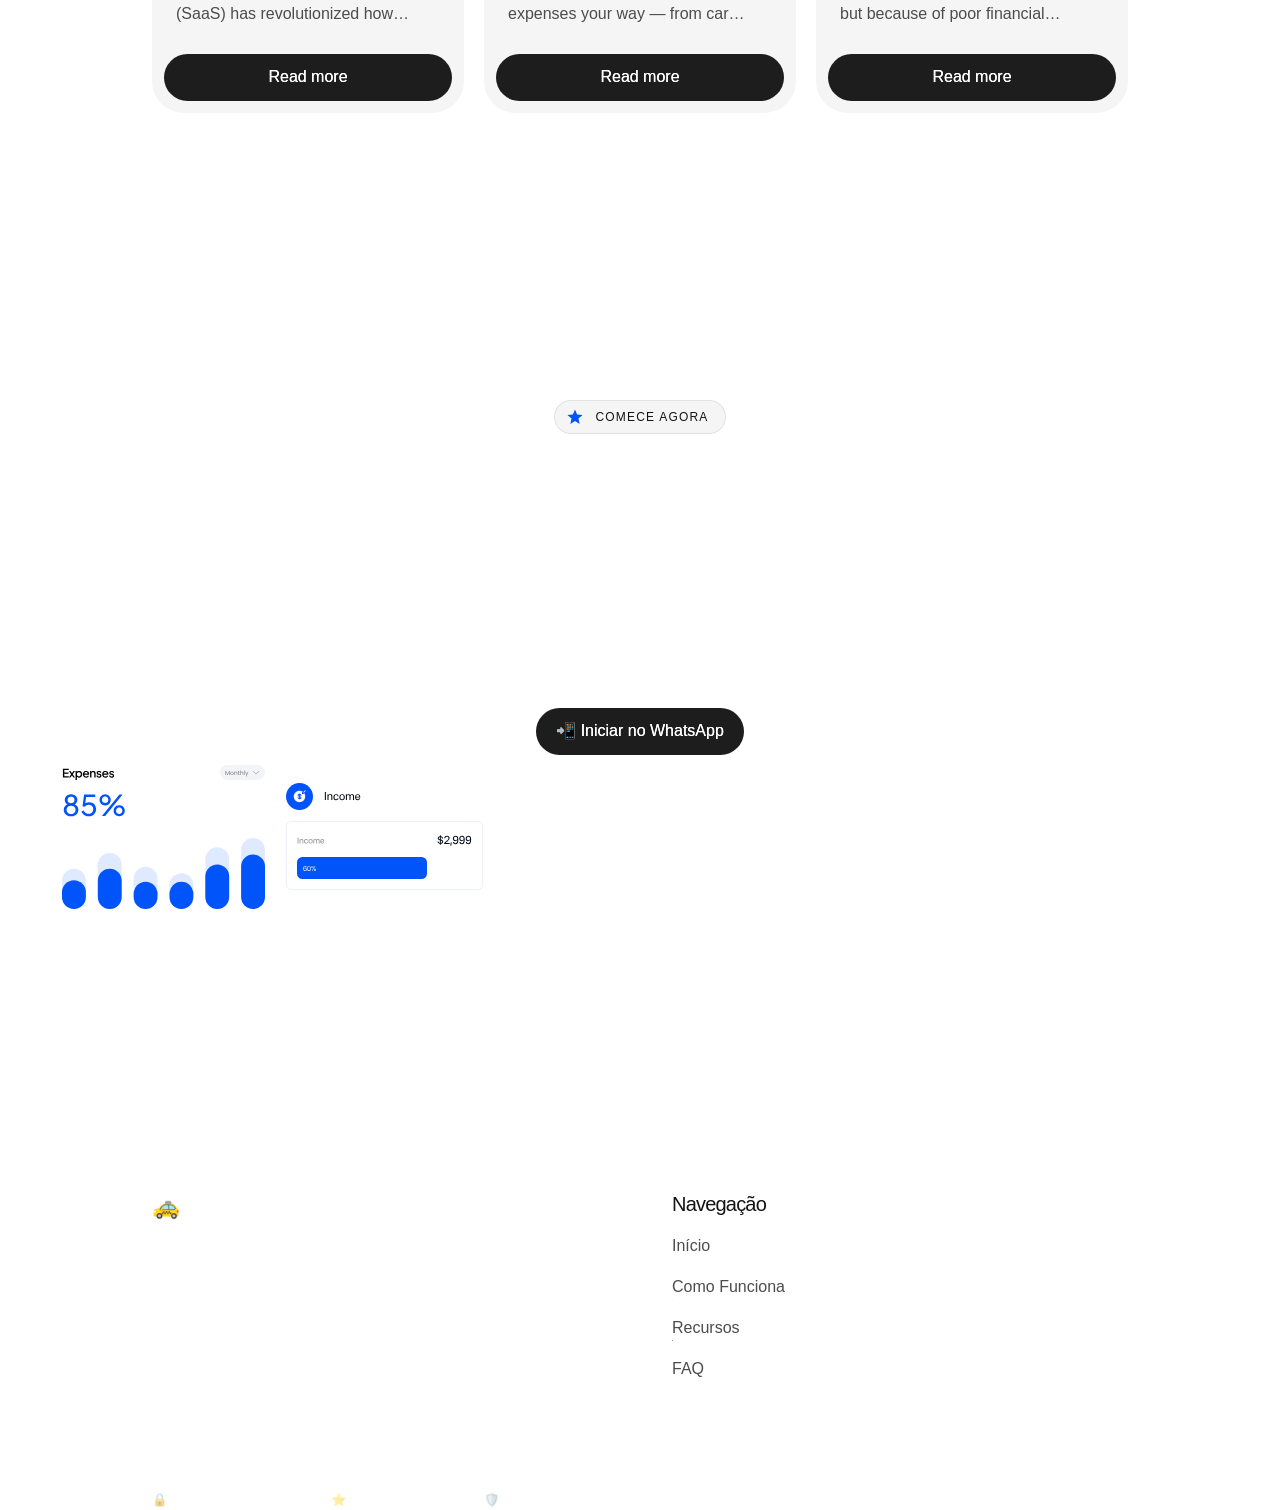
==== commit 6024d848: "feat: fill all sections with Agenda Táxi Juiz de Fora content - Hero: brand name, tagline and WhatsA" ====
--- a/pages/index.html
+++ b/pages/index.html
@@ -1,4 +1,4 @@
-<!DOCTYPE html><!-- This site was created in Webflow. https://webflow.com --><!-- Last Published: Fri Mar 27 2026 21:00:12 GMT+0000 (Coordinated Universal Time) --><html data-wf-domain="catalis-temlis.webflow.io" data-wf-page="690a3d4b70be67fbdfcdc07d" data-wf-site="690a3d4b70be67fbdfcdc08a" lang="en"><head><meta charset="utf-8"/><title>Catalis - Webflow HTML website template</title><meta content="Catalis is a modern Webflow template. Customize it to match your brand and create a unique, professional experience in minutes." name="description"/><meta content="Catalis - Webflow HTML website template" property="og:title"/><meta content="Catalis is a modern Webflow template. Customize it to match your brand and create a unique, professional experience in minutes." property="og:description"/><meta content="https://cdn.prod.website-files.com/690a3d4b70be67fbdfcdc08a/6931f9b2d38cf4dd8b55dbd3_Ophen%20Graph_1x.webp" property="og:image"/><meta content="Catalis - Webflow HTML website template" property="twitter:title"/><meta content="Catalis is a modern Webflow template. Customize it to match your brand and create a unique, professional experience in minutes." property="twitter:description"/><meta content="https://cdn.prod.website-files.com/690a3d4b70be67fbdfcdc08a/6931f9b2d38cf4dd8b55dbd3_Ophen%20Graph_1x.webp" property="twitter:image"/><meta property="og:type" content="website"/><meta content="summary_large_image" name="twitter:card"/><meta content="width=device-width, initial-scale=1" name="viewport"/><meta content="Webflow" name="generator"/><link href="https://cdn.prod.website-files.com/690a3d4b70be67fbdfcdc08a/css/catalis-temlis.webflow.shared.f5b8be139.min.css" rel="stylesheet" type="text/css" integrity="sha384-9bi+E5NJngwtNPDVO16oT4e9V5HuFsgYojbg4kFut0Nn03G4D0i7PiY6v1+YKHv+" crossorigin="anonymous"/><style>html.w-mod-js:not(.w-mod-ix3) :is([animation="heading"], [animation="description"], [animation="card"], .blog_hero-card, .blog_main-img, [animation="badge"], [animation="large-heading"], [navbar="item"]) {visibility: hidden !important;}a[class*="w-webflow-badge"] { display: none !important; }</style><link href="https://fonts.googleapis.com" rel="preconnect"/><link href="https://fonts.gstatic.com" rel="preconnect" crossorigin="anonymous"/><script src="https://ajax.googleapis.com/ajax/libs/webfont/1.6.26/webfont.js" type="text/javascript"></script><script type="text/javascript">WebFont.load({  google: {    families: ["Inter:300,400,500,600,700","Roboto:300,400,500,600,700"]  }});</script><script type="text/javascript">!function(o,c){var n=c.documentElement,t=" w-mod-";n.className+=t+"js",("ontouchstart"in o||o.DocumentTouch&&c instanceof DocumentTouch)&&(n.className+=t+"touch")}(window,document);</script><link href="https://cdn.prod.website-files.com/665687d713145087b3ce1703/665a4535765980c07e93225b_Group%202942.png" rel="shortcut icon" type="image/x-icon"/><link href="https://cdn.prod.website-files.com/665687d713145087b3ce1703/665a45115482c06bb38d0091_Group%202940.png" rel="apple-touch-icon"/></head><body><div class="page-wrapper"><div class="global-styles w-embed"><style>
+<!DOCTYPE html><!-- This site was created in Webflow. https://webflow.com --><!-- Last Published: Fri Mar 27 2026 21:00:12 GMT+0000 (Coordinated Universal Time) --><html data-wf-domain="catalis-temlis.webflow.io" data-wf-page="690a3d4b70be67fbdfcdc07d" data-wf-site="690a3d4b70be67fbdfcdc08a" lang="en"><head><meta charset="utf-8"/><title>Agenda Táxi Juiz de Fora – Agendamento pelo WhatsApp</title><meta content="Agende seu táxi em Juiz de Fora e região pelo WhatsApp com inteligência artificial. Simples, previsível e sem precisar baixar nenhum app." name="description"/><meta content="Agenda Táxi Juiz de Fora" property="og:title"/><meta content="Agende seu táxi em Juiz de Fora e região pelo WhatsApp com inteligência artificial. Simples, previsível e sem precisar baixar nenhum app." property="og:description"/><meta content="https://cdn.prod.website-files.com/690a3d4b70be67fbdfcdc08a/6931f9b2d38cf4dd8b55dbd3_Ophen%20Graph_1x.webp" property="og:image"/><meta content="Agenda Táxi Juiz de Fora" property="twitter:title"/><meta content="Agende seu táxi em Juiz de Fora e região pelo WhatsApp com inteligência artificial. Simples, previsível e sem precisar baixar nenhum app." property="twitter:description"/><meta content="https://cdn.prod.website-files.com/690a3d4b70be67fbdfcdc08a/6931f9b2d38cf4dd8b55dbd3_Ophen%20Graph_1x.webp" property="twitter:image"/><meta property="og:type" content="website"/><meta content="summary_large_image" name="twitter:card"/><meta content="width=device-width, initial-scale=1" name="viewport"/><meta content="Webflow" name="generator"/><link href="../css/catalis-temlis.webflow.shared.f5b8be139.min.css" rel="stylesheet" type="text/css" integrity="sha384-9bi+E5NJngwtNPDVO16oT4e9V5HuFsgYojbg4kFut0Nn03G4D0i7PiY6v1+YKHv+" crossorigin="anonymous"/><style>html.w-mod-js:not(.w-mod-ix3) :is([animation="heading"], [animation="description"], [animation="card"], .blog_hero-card, .blog_main-img, [animation="badge"], [animation="large-heading"], [navbar="item"]) {visibility: hidden !important;}a[class*="w-webflow-badge"] { display: none !important; }</style><link href="https://fonts.googleapis.com" rel="preconnect"/><link href="https://fonts.gstatic.com" rel="preconnect" crossorigin="anonymous"/><script src="https://ajax.googleapis.com/ajax/libs/webfont/1.6.26/webfont.js" type="text/javascript"></script><script type="text/javascript">WebFont.load({  google: {    families: ["Inter:300,400,500,600,700","Roboto:300,400,500,600,700"]  }});</script><script type="text/javascript">!function(o,c){var n=c.documentElement,t=" w-mod-";n.className+=t+"js",("ontouchstart"in o||o.DocumentTouch&&c instanceof DocumentTouch)&&(n.className+=t+"touch")}(window,document);</script><link href="https://cdn.prod.website-files.com/665687d713145087b3ce1703/665a4535765980c07e93225b_Group%202942.png" rel="shortcut icon" type="image/x-icon"/><link href="https://cdn.prod.website-files.com/665687d713145087b3ce1703/665a45115482c06bb38d0091_Group%202940.png" rel="apple-touch-icon"/></head><body><div class="page-wrapper"><div class="global-styles w-embed"><style>
 
 
 /* Make text look crisper and more legible in all browsers */
@@ -194,4 +194,48 @@
 
 .spacer * { padding: 0 }
 
-</style></div><div data-animation="default" class="navbar w-nav" data-wf--navbar--variant="base" data-easing2="ease-in-back" data-easing="ease-out" data-collapse="medium" data-w-id="9edf84aa-1c78-d247-2c17-fa546717f184" role="banner" data-no-scroll="1" data-duration="500"><div navbar="spacer" class="nav_space"></div><div class="padding-global is-navbar"><div class="container-large is-navbar"><div class="navbar_content"><a navbar="item" href="index.html" aria-current="page" class="navbar_logo-link w-nav-brand w--current"><img loading="lazy" src="https://cdn.prod.website-files.com/690a3d4b70be67fbdfcdc08a/691f4a20bd808c37c4b9e22b_navbar-logo.svg" alt="" class="navbar_logo"/></a><div class="nav_wrap"><nav role="navigation" class="nav_mobile w-nav-menu"><div class="navbar_list"><a href="index.html" navbar="item" class="nav_links w-nav-link">Home</a><a href="about.html" navbar="item" class="nav_links w-nav-link">About us</a><a href="pricing.html" navbar="item" class="nav_links w-nav-link">Pricing</a><a href="contact.html" navbar="item" class="nav_links w-nav-link">Contact</a></div></nav></div><div class="nav_buttons-wrap"><div navbar="item" class="login-wrap hide-mobile-landscape"><a animation="" data-wf--button--variant="base" data-w-id="daa029a6-b8d1-5738-e0e2-c77947f0130f" href="https://www.temlis.com/template-customization" class="button_component w-inline-block"><div class="button_content"><div class="button_text is-one">Get Started</div><div class="button_text is-two">Get Started</div></div></a></div><div class="menu-button w-nav-button"><div class="nav-button_component"><div class="nav-button_line is-first"></div><div class="nav-button_line is-second"></div><div class="nav-button_line is-third"></div></div></div></div><img src="https://cdn.prod.website-files.com/690a3d4b70be67fbdfcdc08a/691f4cb2f2e0d266846b0e5f_corner-left.svg" loading="lazy" alt="" class="corner-left"/><img src="https://cdn.prod.website-files.com/690a3d4b70be67fbdfcdc08a/691f4cb23e859b753cec6ff2_corner-right.svg" loading="lazy" alt="" class="corner-right"/></div></div></div></div><main class="main-wrapper"><section class="section_home"><div class="hero_wrap"><div><div class="hero_layout"><div animation="badge" data-w-id="a4b1bd5c-5d82-c0d3-1521-47d921b3192e" style="width:2.5rem;height:2rem" class="badge"><img src="https://cdn.prod.website-files.com/690a3d4b70be67fbdfcdc08a/690a4d4e32a51cfdc18da770_star.svg" loading="lazy" alt="" class="badge_image"/><div style="-webkit-transform:translate3d(0, 0, 0) scale3d(0, null, 1) rotateX(0) rotateY(0) rotateZ(0) skew(0, 0);-moz-transform:translate3d(0, 0, 0) scale3d(0, null, 1) rotateX(0) rotateY(0) rotateZ(0) skew(0, 0);-ms-transform:translate3d(0, 0, 0) scale3d(0, null, 1) rotateX(0) rotateY(0) rotateZ(0) skew(0, 0);transform:translate3d(0, 0, 0) scale3d(0, null, 1) rotateX(0) rotateY(0) rotateZ(0) skew(0, 0)" class="badge_text">From Strategy to Success</div></div><div class="max-heading is-42rem"><h1 animation="heading">Build and <em animation="growth">Growth</em> with Scalable Tools</h1></div><div class="max-description is-32rem"><div animation="description">Easily adapt to changes and scale your operations with our flexible infrastructure, designed to support your business growth.</div></div></div><div class="spacer-xhuge"></div><div animation="buttons" class="hero_button-wrap"><a animation="" data-wf--button--variant="base" data-w-id="daa029a6-b8d1-5738-e0e2-c77947f0130f" href="https://www.temlis.com/template-customization" class="button_component w-inline-block"><div class="button_content"><div class="button_text is-one">Get Started</div><div class="button_text is-two">Get Started</div></div></a><a animation="" data-wf--button--variant="secondary" data-w-id="daa029a6-b8d1-5738-e0e2-c77947f0130f" href="https://www.temlis.com/template-customization" class="button_component w-variant-02578fa3-4dfb-f9fd-9090-5ef572c52b8e w-inline-block"><div class="button_content"><div class="button_text is-one">Learn More</div><div class="button_text is-two">Learn More</div></div></a></div></div><div class="hero_visuals"><div animation="card" class="hero_card-img is-one"><img src="https://cdn.prod.website-files.com/690a3d4b70be67fbdfcdc08a/690a5dd74a96e95e029c108c_6ae34b015bd10b43dfb1eac6348006ee_hero-card-01.svg" loading="lazy" alt="" class="img"/></div><div animation="card" class="hero_card-img is-two"><img src="https://cdn.prod.website-files.com/690a3d4b70be67fbdfcdc08a/690a5dd73672e3f40248304f_7dded8d5fb4e0438e18f765cd3dd452e_hero-card-02.svg" loading="lazy" alt="" class="img"/></div><div animation="card" class="hero_card-img is-three"><img src="https://cdn.prod.website-files.com/690a3d4b70be67fbdfcdc08a/690a5dd62873004cf5e10e31_ddf94abfbe8e944efabeb353a537c801_hero-card-03.svg" loading="lazy" alt="" class="img"/></div></div></div></section><section class="section_about"><div class="padding-section-large"></div><div class="padding-global"><div class="container-large"><div><div class="badge-wrapper"><div animation="" data-wf--badge--variant="secondary" data-w-id="8f51fda7-e6fc-3fc7-58e7-9aa6d132e214" class="badge w-variant-bbfb6a6c-d3ec-5a08-a531-cec36f932128"><img src="https://cdn.prod.website-files.com/690a3d4b70be67fbdfcdc08a/690a76826336a11ac7b3c5cf_star-blue.svg" loading="lazy" alt="" class="badge_image"/><div class="badge_text">about us</div></div></div><div class="spacer-xlarge"></div><h2 animation="large-heading" class="heading-large">We are passionate about empowering individuals and businesses to take control of their finances and achieve their financial goals.</h2></div><div class="spacer"><div STYLE="height:4rem" class="spacer-desktop"></div><div STYLE="height:3rem" class="spacer-tablet"></div><div STYLE="height:2rem" class="spacer-mobile"></div></div><div data-w-id="b5b3ed75-7622-d497-88ab-8ca6752035b9" class="about_image"><img src="https://cdn.prod.website-files.com/690a3d4b70be67fbdfcdc08a/690a7785cc2e417de28d89e1_90b146ec1080897a348935ba2aeba926_about-img.avif" loading="lazy" sizes="(max-width: 752px) 100vw, 752px" srcset="https://cdn.prod.website-files.com/690a3d4b70be67fbdfcdc08a/690a7785cc2e417de28d89e1_90b146ec1080897a348935ba2aeba926_about-img-p-500.avif 500w, https://cdn.prod.website-files.com/690a3d4b70be67fbdfcdc08a/690a7785cc2e417de28d89e1_90b146ec1080897a348935ba2aeba926_about-img.avif 752w" alt="Smiling man wearing sunglasses and a beige fleece jacket taking a selfie outdoors under a blue sky." class="img"/><div data-w-id="b5b3ed75-7622-d497-88ab-8ca6752035bb" class="about_image-card is-right"><img src="https://cdn.prod.website-files.com/690a3d4b70be67fbdfcdc08a/690e1f2ec247d60ed665340a_5f444e6f184fb73b88ff27d4b517466e_about-img-right.svg" loading="lazy" alt="" class="img"/></div><div data-w-id="b5b3ed75-7622-d497-88ab-8ca6752035bd" class="about_image-card is-left"><img src="https://cdn.prod.website-files.com/690a3d4b70be67fbdfcdc08a/690e1a7cad5fac0520b7ea84_d0816e4bc39facf14f3bd8cdf5b2bacf_about-img-left.svg" loading="lazy" alt="" class="img"/></div></div><div class="spacer"><div STYLE="height:4rem" class="spacer-desktop"></div><div STYLE="height:3rem" class="spacer-tablet"></div><div STYLE="height:2rem" class="spacer-mobile"></div></div><div class="grow-container"><div class="about_stats-grid"><div id="w-node-b5b3ed75-7622-d497-88ab-8ca6752035c1-752035ad" class="about_stat grow-element"><div class="stat-display">80%</div><div>Reduction in reporting time.</div></div><div class="about_stat grow-element"><div class="stat-display">$70k</div><div>Savings per month (approx)</div></div><div id="w-node-b5b3ed75-7622-d497-88ab-8ca6752035cb-752035ad" class="about_stat grow-element"><div class="stat-display">99</div><div>Increase in billing hours</div></div></div></div></div></div><div class="padding-section-large"></div></section><section class="section_benefits"><div class="padding-box"><div class="benefits_wrap"><div class="padding-section-medium"></div><div class="container-xlarge"><div><div class="badge-wrapper"><div animation="" data-wf--badge--variant="base" data-w-id="8f51fda7-e6fc-3fc7-58e7-9aa6d132e214" class="badge"><img src="https://cdn.prod.website-files.com/690a3d4b70be67fbdfcdc08a/690a76826336a11ac7b3c5cf_star-blue.svg" loading="lazy" alt="" class="badge_image"/><div class="badge_text">Benefits</div></div></div><div class="spacer-xlarge"></div><div class="max-description is-45rem align-center"><h2 animation="large-heading" class="text-color-on-primary text-align-center">Make payment easy, simplify your finance</h2></div><div class="spacer-xlarge"></div><div class="max-description is-33rem align-center"><div class="text-color-on-primary text-align-center scroll-into-view">Easily adapt to changes and scale your operations with our flexible infrastructure, designed to support your business growth.</div></div><div class="spacer"><div STYLE="height:4rem" class="spacer-desktop"></div><div STYLE="height:2.75rem" class="spacer-tablet"></div><div STYLE="height:2rem" class="spacer-mobile"></div></div></div><div class="benefits_grid grow-container"><div class="grow-element mobile-width"><div data-wf--benefits-card--variant="base" class="benefits_card"><img src="https://cdn.prod.website-files.com/690a3d4b70be67fbdfcdc08a/690a7f48b8545339787a6c61_benefits-icon.svg" loading="lazy" alt="" class="card_icon"/><div><div class="font-header text-2xl">Budgeting and expense tracking</div><div class="spacer-xsmall"></div><div class="text-color-secondary">Take control of your finances with our intuitive budgeting and expense-tracking solution. Easily manage your income</div></div></div></div><div class="grow-element mobile-width"><div data-wf--benefits-card--variant="base" class="benefits_card"><img src="https://cdn.prod.website-files.com/690a3d4b70be67fbdfcdc08a/690a847f93af97740832faac_benefits-icon02.svg" loading="lazy" alt="" class="card_icon"/><div><div class="font-header text-2xl">Investment management</div><div class="spacer-xsmall"></div><div class="text-color-secondary">Take control of your finances with our intuitive budgeting and expense-tracking solution. Easily manage your income</div></div></div></div><div class="grow-element mobile-width"><div data-wf--benefits-card--variant="base" class="benefits_card"><img src="https://cdn.prod.website-files.com/690a3d4b70be67fbdfcdc08a/690a847f6f038d160a332f30_benefits-icon03.svg" loading="lazy" alt="" class="card_icon"/><div><div class="font-header text-2xl">The digital transformation journey</div><div class="spacer-xsmall"></div><div class="text-color-secondary">involves integrating digital technologies into all areas of a business, fundamentally changing how it operates</div></div></div></div><div class="grow-element mobile-width"><div data-wf--benefits-card--variant="base" class="benefits_card"><img src="https://cdn.prod.website-files.com/690a3d4b70be67fbdfcdc08a/690a847f8ac4e4c5b8f157e9_benefits-icon04.svg" loading="lazy" alt="" class="card_icon"/><div><div class="font-header text-2xl">Market expansion strategy </div><div class="spacer-xsmall"></div><div class="text-color-secondary">A market expansion strategy involves identifying and entering new markets to increase a company&#x27;s customer base and revenue</div></div></div></div></div><div class="spacer"><div STYLE="height:4rem" class="spacer-desktop"></div><div STYLE="height:2.75rem" class="spacer-tablet"></div><div STYLE="height:2rem" class="spacer-mobile"></div></div><div class="button-wrapper is-center scroll-into-view"><a animation="" data-wf--button--variant="base" data-w-id="daa029a6-b8d1-5738-e0e2-c77947f0130f" href="https://www.temlis.com/template-customization" class="button_component w-inline-block"><div class="button_content"><div class="button_text is-one">Get Started</div><div class="button_text is-two">Get Started</div></div></a></div></div><div class="padding-section-medium"></div></div></div></section><section class="section_features"><div class="padding-section-large"></div><div class="padding-global"><div class="container-medium"><div><div class="badge-wrapper"><div animation="" data-wf--badge--variant="secondary" data-w-id="8f51fda7-e6fc-3fc7-58e7-9aa6d132e214" class="badge w-variant-bbfb6a6c-d3ec-5a08-a531-cec36f932128"><img src="https://cdn.prod.website-files.com/690a3d4b70be67fbdfcdc08a/690a76826336a11ac7b3c5cf_star-blue.svg" loading="lazy" alt="" class="badge_image"/><div class="badge_text">Features</div></div></div><div class="spacer-xlarge"></div><div class="max-description is-49rem align-center"><h2 animation="large-heading" class="text-align-center">Empowering and <em>strengthening</em> your financial success</h2></div><div class="spacer-xlarge"></div><div class="max-description is-33rem align-center"><div class="text-color-secondary text-align-center scroll-into-view">Our platform provides advanced tools and insights to help you manage, grow, and secure your financial assets.</div></div><div class="spacer-xlarge"></div><div class="button-wrapper is-center scroll-into-view"><a animation="" data-wf--button--variant="base" data-w-id="daa029a6-b8d1-5738-e0e2-c77947f0130f" href="/features" class="button_component w-inline-block"><div class="button_content"><div class="button_text is-one">Learn More</div><div class="button_text is-two">Learn More</div></div></a></div><div class="spacer"><div STYLE="height:4rem" class="spacer-desktop"></div><div STYLE="height:2.75rem" class="spacer-tablet"></div><div STYLE="height:2rem" class="spacer-mobile"></div></div></div><div class="features_grid grow-container"><div class="grow-element full-height"><div class="feature_card"><div class="features_card-title"><div class="card_badge"><div class="text-xs">Clean interface</div></div><h3 class="text-4xl">Intuitive user interface</h3></div><div class="feature_image"><img src="https://cdn.prod.website-files.com/690a3d4b70be67fbdfcdc08a/690a8c91f499e5c9b2585c6b_features-img01.svg" loading="lazy" alt="" class="img"/><div class="bottom_gradient"></div></div><div class="text-color-secondary">User-friendly design for effortless navigation and usability</div></div></div><div class="grow-element"><div class="feature_card"><div class="features_card-title"><div class="card_badge"><div class="text-xs">Faster</div></div><h3 class="text-4xl">Automated processes </h3></div><div class="feature_image"><img src="https://cdn.prod.website-files.com/690a3d4b70be67fbdfcdc08a/690a8fa81b4858ce7295ae6a_features-img02.svg" loading="lazy" alt="" class="img"/><div class="bottom_gradient"></div></div><div class="text-color-secondary">Streamlined workflows to increase efficiency and reduce manual tasks</div></div></div><div class="grow-element"><div class="feature_card"><div class="features_card-title"><div class="card_badge"><div class="text-xs">Secure</div></div><h3 class="text-4xl">Secure transactions</h3></div><div class="feature_image"><img src="https://cdn.prod.website-files.com/690a3d4b70be67fbdfcdc08a/690a90311bb5090b1a7f9248_features-img03.svg" loading="lazy" alt="" class="img"/><div class="bottom_gradient"></div></div><div class="text-color-secondary">Safeguard your purchases with encrypted transactions and fraud detection</div></div></div><div class="grow-element"><div class="feature_card"><div class="features_card-title"><div class="card_badge"><div class="text-xs">trusted features</div></div><h3 class="text-4xl">Advanced security features</h3></div><div class="feature_image"><img src="https://cdn.prod.website-files.com/690a3d4b70be67fbdfcdc08a/690a90350e7604f43ca50e85_features-img04.svg" loading="lazy" alt="" class="img"/><div class="bottom_gradient"></div></div><div class="text-color-secondary">Protect your data with top-notch security protocols</div></div></div></div></div></div><div class="padding-section-large"></div></section><section class="section_core"><div class="padding-section-large"></div><div class="padding-global"><div class="container-medium"><div class="badge-wrapper"><div animation="" data-wf--badge--variant="secondary" data-w-id="8f51fda7-e6fc-3fc7-58e7-9aa6d132e214" class="badge w-variant-bbfb6a6c-d3ec-5a08-a531-cec36f932128"><img src="https://cdn.prod.website-files.com/690a3d4b70be67fbdfcdc08a/690a76826336a11ac7b3c5cf_star-blue.svg" loading="lazy" alt="" class="badge_image"/><div class="badge_text">Core features</div></div></div><div class="spacer-xlarge"></div><div class="max-description is-45rem align-center"><h2 animation="large-heading" class="text-align-center">Core features that set us apart from the <em>competition</em></h2></div><div class="spacer-xlarge"></div><div class="max-description is-38rem align-center"><div class="text-color-secondary text-align-center scroll-into-view">Explore our standout features designed to deliver exceptional performance and value, distinguishing us from the competition.</div></div><div class="spacer"><div STYLE="height:4rem" class="spacer-desktop"></div><div STYLE="height:3rem" class="spacer-tablet"></div><div STYLE="height:2rem" class="spacer-mobile"></div></div><div class="core_grid grow-container"><div class="grow-element mobile-width"><div class="core_card"><img src="https://cdn.prod.website-files.com/690a3d4b70be67fbdfcdc08a/690ba277509957a6b914585b_core-icon01.svg" loading="lazy" alt="" class="card_icon"/><div><div class="text-2xl font-header">Real-time analytics</div><div class="spacer-xsmall"></div><div>Gain actionable insights with our real-time analytics feature</div></div><a animation="" data-wf--button--variant="base" data-w-id="daa029a6-b8d1-5738-e0e2-c77947f0130f" href="/features" class="button_component w-inline-block"><div class="button_content"><div class="button_text is-one">Learn More</div><div class="button_text is-two">Learn More</div></div></a></div></div><div class="grow-element mobile-width"><div class="core_card"><img src="https://cdn.prod.website-files.com/690a3d4b70be67fbdfcdc08a/690ba27708f414a73f5ae566_core-icon02.svg" loading="lazy" alt="" class="card_icon"/><div><div class="text-2xl font-header">Mobile accessibility</div><div class="spacer-xsmall"></div><div>Manage your finances on the go with our mobile-friendly platform</div></div><a animation="" data-wf--button--variant="base" data-w-id="daa029a6-b8d1-5738-e0e2-c77947f0130f" href="/features" class="button_component w-inline-block"><div class="button_content"><div class="button_text is-one">Learn More</div><div class="button_text is-two">Learn More</div></div></a></div></div><div class="grow-element mobile-width"><div class="core_card"><img src="https://cdn.prod.website-files.com/690a3d4b70be67fbdfcdc08a/690ba277d482b277090037ad_core-icon03.svg" loading="lazy" alt="" class="card_icon"/><div><div class="text-2xl font-header">Customizable reports</div><div class="spacer-xsmall"></div><div>Streamline your financial processes with automated workflows</div></div><a animation="" data-wf--button--variant="base" data-w-id="daa029a6-b8d1-5738-e0e2-c77947f0130f" href="/features" class="button_component w-inline-block"><div class="button_content"><div class="button_text is-one">Learn More</div><div class="button_text is-two">Learn More</div></div></a></div></div></div></div></div><div class="padding-section-large"></div></section><section class="section_pricing"><div class="padding-box"><div class="pricing_wrap"><div class="padding-section-large"></div><div class="container-medium"><div><div class="badge-wrapper"><div animation="" data-wf--badge--variant="secondary" data-w-id="8f51fda7-e6fc-3fc7-58e7-9aa6d132e214" class="badge w-variant-bbfb6a6c-d3ec-5a08-a531-cec36f932128"><img src="https://cdn.prod.website-files.com/690a3d4b70be67fbdfcdc08a/690a76826336a11ac7b3c5cf_star-blue.svg" loading="lazy" alt="" class="badge_image"/><div class="badge_text">PRICING</div></div></div><div class="spacer-xlarge"></div><h2 animation="large-heading" class="text-color-on-primary text-align-center">Simple, transparent <em>pricing</em></h2><div class="spacer-xlarge"></div><div class="text-color-on-primary text-align-center">Choose a plan that fits your business needs and budget.</div><div class="spacer"><div STYLE="height:4rem" class="spacer-desktop"></div><div STYLE="height:3rem" class="spacer-tablet"></div><div STYLE="height:2rem" class="spacer-mobile"></div></div></div><div class="pricing_grid grow-container"><div class="grow-element mobile-width"><div class="pricing_card"><div class="pricing_plan"><div class="pricing_icon-wrap"><img loading="lazy" src="https://cdn.prod.website-files.com/690a3d4b70be67fbdfcdc08a/690a76826336a11ac7b3c5cf_star-blue.svg" alt="" class="icon-1x1-large"/></div><h3 class="text-2xl">Starter Plan</h3></div><div class="pricing_card-price"><div class="h6">$50.00</div><div class="price-text">/month</div></div><div><div class="text-xl">Features:</div><div class="spacer-medium"></div><div class="features_list"><div class="features_item"><img loading="lazy" src="https://cdn.prod.website-files.com/690a3d4b70be67fbdfcdc08a/690bb9ffea97b92e0e76bb93_pricing-check.svg" alt="" class="icon-1x1-main"/><div>Basic financial analytics tools</div></div><div class="features_item"><img loading="lazy" src="https://cdn.prod.website-files.com/690a3d4b70be67fbdfcdc08a/690bb9ffea97b92e0e76bb93_pricing-check.svg" alt="" class="icon-1x1-main"/><div>Up to 3 user accounts</div></div><div class="features_item"><img loading="lazy" src="https://cdn.prod.website-files.com/690a3d4b70be67fbdfcdc08a/690bb9ffea97b92e0e76bb93_pricing-check.svg" alt="" class="icon-1x1-main"/><div>Real-time exchange rate monitoring</div></div><div class="features_item"><img loading="lazy" src="https://cdn.prod.website-files.com/690a3d4b70be67fbdfcdc08a/690bb9ffea97b92e0e76bb93_pricing-check.svg" alt="" class="icon-1x1-main"/><div>Monthly financial reports</div></div><div class="features_item"><img loading="lazy" src="https://cdn.prod.website-files.com/690a3d4b70be67fbdfcdc08a/690bb9ffea97b92e0e76bb93_pricing-check.svg" alt="" class="icon-1x1-main"/><div>Email support</div></div></div></div><div class="margin-top-auto"><a animation="" data-wf--button--variant="base" data-w-id="daa029a6-b8d1-5738-e0e2-c77947f0130f" href="pricing.html" class="button_component w-inline-block"><div class="button_content"><div class="button_text is-one">Get Started</div><div class="button_text is-two">Get Started</div></div></a></div></div></div><div class="grow-element mobile-width"><div class="pricing_card grow-element"><div class="pricing_plan"><div class="pricing_icon-wrap"><img loading="lazy" src="https://cdn.prod.website-files.com/690a3d4b70be67fbdfcdc08a/690a76826336a11ac7b3c5cf_star-blue.svg" alt="" class="icon-1x1-large"/></div><h3 class="text-2xl">Growth Plan</h3></div><div class="pricing_card-price"><div class="h6">$90.00</div><div class="price-text">/month</div></div><div><div class="text-xl">Features:</div><div class="spacer-medium"></div><div class="features_list"><div class="features_item"><img loading="lazy" src="https://cdn.prod.website-files.com/690a3d4b70be67fbdfcdc08a/690bb9ffea97b92e0e76bb93_pricing-check.svg" alt="" class="icon-1x1-main"/><div>Advanced financial analytics tools</div></div><div class="features_item"><img loading="lazy" src="https://cdn.prod.website-files.com/690a3d4b70be67fbdfcdc08a/690bb9ffea97b92e0e76bb93_pricing-check.svg" alt="" class="icon-1x1-main"/><div>Up to 10 user accounts</div></div><div class="features_item"><img loading="lazy" src="https://cdn.prod.website-files.com/690a3d4b70be67fbdfcdc08a/690bb9ffea97b92e0e76bb93_pricing-check.svg" alt="" class="icon-1x1-main"/><div>Real-time exchange rate monitoring</div></div><div class="features_item"><img loading="lazy" src="https://cdn.prod.website-files.com/690a3d4b70be67fbdfcdc08a/690bb9ffea97b92e0e76bb93_pricing-check.svg" alt="" class="icon-1x1-main"/><div>Custom monthly financial reports</div></div><div class="features_item"><img loading="lazy" src="https://cdn.prod.website-files.com/690a3d4b70be67fbdfcdc08a/690bb9ffea97b92e0e76bb93_pricing-check.svg" alt="" class="icon-1x1-main"/><div>Priority email support</div></div></div></div><div class="margin-top-auto"><a animation="" data-wf--button--variant="base" data-w-id="daa029a6-b8d1-5738-e0e2-c77947f0130f" href="pricing.html" class="button_component w-inline-block"><div class="button_content"><div class="button_text is-one">Get Started</div><div class="button_text is-two">Get Started</div></div></a></div></div></div><div id="w-node-_7ea76096-2b92-3c39-3664-a66fc8fa3ebf-c9fc1811" class="grow-element mobile-width"><div class="pricing_card"><div class="pricing_plan"><div class="pricing_icon-wrap"><img loading="lazy" src="https://cdn.prod.website-files.com/690a3d4b70be67fbdfcdc08a/690a76826336a11ac7b3c5cf_star-blue.svg" alt="" class="icon-1x1-large"/></div><h3 class="text-2xl">Scale Plan</h3></div><div class="pricing_card-price"><div class="h6">$150.00</div><div class="price-text">/month</div></div><div><div class="text-xl">Features:</div><div class="spacer-medium"></div><div class="features_list"><div class="features_item"><img loading="lazy" src="https://cdn.prod.website-files.com/690a3d4b70be67fbdfcdc08a/690bb9ffea97b92e0e76bb93_pricing-check.svg" alt="" class="icon-1x1-main"/><div>Advanced analytics with forecasting tools</div></div><div class="features_item"><img loading="lazy" src="https://cdn.prod.website-files.com/690a3d4b70be67fbdfcdc08a/690bb9ffea97b92e0e76bb93_pricing-check.svg" alt="" class="icon-1x1-main"/><div>Unlimited user accounts</div></div><div class="features_item"><img loading="lazy" src="https://cdn.prod.website-files.com/690a3d4b70be67fbdfcdc08a/690bb9ffea97b92e0e76bb93_pricing-check.svg" alt="" class="icon-1x1-main"/><div>Real-time exchange rate monitoring with alerts</div></div><div class="features_item"><img loading="lazy" src="https://cdn.prod.website-files.com/690a3d4b70be67fbdfcdc08a/690bb9ffea97b92e0e76bb93_pricing-check.svg" alt="" class="icon-1x1-main"/><div>Custom and exportable financial reports</div></div><div class="features_item"><img loading="lazy" src="https://cdn.prod.website-files.com/690a3d4b70be67fbdfcdc08a/690bb9ffea97b92e0e76bb93_pricing-check.svg" alt="" class="icon-1x1-main"/><div>Dedicated support via email and chat</div></div></div></div><div class="margin-top-auto"><a animation="" data-wf--button--variant="base" data-w-id="daa029a6-b8d1-5738-e0e2-c77947f0130f" href="pricing.html" class="button_component w-inline-block"><div class="button_content"><div class="button_text is-one">Get Started</div><div class="button_text is-two">Get Started</div></div></a></div></div></div></div></div></div></div></section><section class="section_testimonials"><div class="padding-section-large"></div><div class="padding-global"><div class="container-medium"><div class="badge-wrapper"><div animation="" data-wf--badge--variant="secondary" data-w-id="8f51fda7-e6fc-3fc7-58e7-9aa6d132e214" class="badge w-variant-bbfb6a6c-d3ec-5a08-a531-cec36f932128"><img src="https://cdn.prod.website-files.com/690a3d4b70be67fbdfcdc08a/690a76826336a11ac7b3c5cf_star-blue.svg" loading="lazy" alt="" class="badge_image"/><div class="badge_text">Testimonials</div></div></div><div class="spacer-xlarge"></div><div class="max-description is-45rem align-center"><h2 animation="large-heading" class="text-align-center">What our <em>clients</em> are saying</h2></div><div class="spacer-xlarge"></div><div class="max-description is-38rem align-center"><div class="text-color-secondary text-align-center scroll-into-view">Our users love how Mondai CRM simplifies their processes and streamlines operations</div></div><div class="spacer"><div STYLE="height:5rem" class="spacer-desktop"></div><div STYLE="height:5rem" class="spacer-tablet"></div><div STYLE="height:5rem" class="spacer-mobile"></div></div></div></div><div data-w-id="283d514d-4353-74f8-0bfd-5a233a9228c3" class="loop_wrap scroll-into-view"><div class="testimonial_loop"><div class="testimonial_card"><img src="https://cdn.prod.website-files.com/690a3d4b70be67fbdfcdc08a/690bdc0f2ee4b12eb394e7fd_testimonial-01.avif" loading="lazy" alt="Portrait of a young man with light brown hair and beard, looking forward through green leaves." class="testimonial_img"/><img src="https://cdn.prod.website-files.com/690a3d4b70be67fbdfcdc08a/690bd6b1164b5b4f73b38197_quote-icon.svg" loading="lazy" alt="" class="icon-1x1-xlarge"/><div class="text-color-secondary">Catalis has completely transformed the way I manage my finances. With its intuitive interface and powerful features, I now have better control and visibility into my expenses and investments. Highly recommend it!</div><div><div class="text-weight-medium">Jaxson Baptista</div><div class="text-color-secondary">Manager at Lunoxinc</div></div><div class="testimonial_sign">Jaxson Baptista</div></div><div class="testimonial_card"><img src="https://cdn.prod.website-files.com/690a3d4b70be67fbdfcdc08a/690bd925b25e4977e16716b4_testimonial-01.avif" loading="lazy" alt="Smiling man with dark hair, beard, and mustache wearing a gray sweater and dark jacket." class="testimonial_img"/><img src="https://cdn.prod.website-files.com/690a3d4b70be67fbdfcdc08a/690bd6b1164b5b4f73b38197_quote-icon.svg" loading="lazy" alt="" class="icon-1x1-xlarge"/><div class="text-color-secondary">Catalis has completely transformed the way I manage my finances. With its intuitive interface and powerful features, I now have better control and visibility into my expenses and investments. Highly recommend it!</div><div><div class="text-weight-medium">Davis Vetrovs</div><div class="text-color-secondary">Manager at Lunoxinc</div></div><div class="testimonial_sign">Davis Vetrovs</div></div><div class="testimonial_card"><img src="https://cdn.prod.website-files.com/690a3d4b70be67fbdfcdc08a/690bdc0fb904580e2cfb6384_testimonial-03.avif" loading="lazy" alt="Smiling man with beard and long hair wearing a plaid shirt in a warmly lit room." class="testimonial_img"/><img src="https://cdn.prod.website-files.com/690a3d4b70be67fbdfcdc08a/690bd6b1164b5b4f73b38197_quote-icon.svg" loading="lazy" alt="" class="icon-1x1-xlarge"/><div class="text-color-secondary">Catalis has completely transformed the way I manage my finances. With its intuitive interface and powerful features, I now have better control and visibility into my expenses and investments. Highly recommend it!</div><div><div class="text-weight-medium">Jaydon Siphron</div><div class="text-color-secondary">Manager at Lunoxinc</div></div><div class="testimonial_sign">Jaydon Siphron</div></div><div class="testimonial_card"><img src="https://cdn.prod.website-files.com/690a3d4b70be67fbdfcdc08a/690bdc0f66c58365048232f1_f42ccc803ca6a5b200d46bd9e59441de_testimonial-04.avif" loading="lazy" alt="Portrait of a confident young woman with dark hair pulled back, wearing a gray blazer and a heart-shaped necklace." class="testimonial_img"/><img src="https://cdn.prod.website-files.com/690a3d4b70be67fbdfcdc08a/690bd6b1164b5b4f73b38197_quote-icon.svg" loading="lazy" alt="" class="icon-1x1-xlarge"/><div class="text-color-secondary">Catalis has completely transformed the way I manage my finances. With its intuitive interface and powerful features, I now have better control and visibility into my expenses and investments. Highly recommend it!</div><div><div class="text-weight-medium">Talan Press</div><div class="text-color-secondary">Manager at Lunoxinc</div></div><div class="testimonial_sign">Talan Press</div></div><div class="testimonial_card"><img src="https://cdn.prod.website-files.com/690a3d4b70be67fbdfcdc08a/690bdc0fa0ebcda72da0f45c_testimonial-05.avif" loading="lazy" alt="Young man with curly hair wearing a white hoodie, looking slightly upward with a serious expression, sitting on wooden steps." class="testimonial_img"/><img src="https://cdn.prod.website-files.com/690a3d4b70be67fbdfcdc08a/690bd6b1164b5b4f73b38197_quote-icon.svg" loading="lazy" alt="" class="icon-1x1-xlarge"/><div class="text-color-secondary">Catalis has completely transformed the way I manage my finances. With its intuitive interface and powerful features, I now have better control and visibility into my expenses and investments. Highly recommend it!</div><div><div class="text-weight-medium">Gretchen Rosser</div><div class="text-color-secondary">Manager at Lunoxinc</div></div><div class="testimonial_sign">Gretchen Rosser</div></div></div><div class="testimonial_loop"><div class="testimonial_card"><img src="https://cdn.prod.website-files.com/690a3d4b70be67fbdfcdc08a/690bdc0f2ee4b12eb394e7fd_testimonial-01.avif" loading="lazy" alt="Portrait of a young man with light brown hair and beard, looking forward through green leaves." class="testimonial_img"/><img src="https://cdn.prod.website-files.com/690a3d4b70be67fbdfcdc08a/690bd6b1164b5b4f73b38197_quote-icon.svg" loading="lazy" alt="" class="icon-1x1-xlarge"/><div class="text-color-secondary">Catalis has completely transformed the way I manage my finances. With its intuitive interface and powerful features, I now have better control and visibility into my expenses and investments. Highly recommend it!</div><div><div class="text-weight-medium">Jaxson Baptista</div><div class="text-color-secondary">Manager at Lunoxinc</div></div><div class="testimonial_sign">Jaxson Baptista</div></div><div class="testimonial_card"><img src="https://cdn.prod.website-files.com/690a3d4b70be67fbdfcdc08a/690bd925b25e4977e16716b4_testimonial-01.avif" loading="lazy" alt="Smiling man with dark hair, beard, and mustache wearing a gray sweater and dark jacket." class="testimonial_img"/><img src="https://cdn.prod.website-files.com/690a3d4b70be67fbdfcdc08a/690bd6b1164b5b4f73b38197_quote-icon.svg" loading="lazy" alt="" class="icon-1x1-xlarge"/><div class="text-color-secondary">Catalis has completely transformed the way I manage my finances. With its intuitive interface and powerful features, I now have better control and visibility into my expenses and investments. Highly recommend it!</div><div><div class="text-weight-medium">Davis Vetrovs</div><div class="text-color-secondary">Manager at Lunoxinc</div></div><div class="testimonial_sign">Davis Vetrovs</div></div><div class="testimonial_card"><img src="https://cdn.prod.website-files.com/690a3d4b70be67fbdfcdc08a/690bdc0fb904580e2cfb6384_testimonial-03.avif" loading="lazy" alt="Smiling man with beard and long hair wearing a plaid shirt in a warmly lit room." class="testimonial_img"/><img src="https://cdn.prod.website-files.com/690a3d4b70be67fbdfcdc08a/690bd6b1164b5b4f73b38197_quote-icon.svg" loading="lazy" alt="" class="icon-1x1-xlarge"/><div class="text-color-secondary">Catalis has completely transformed the way I manage my finances. With its intuitive interface and powerful features, I now have better control and visibility into my expenses and investments. Highly recommend it!</div><div><div class="text-weight-medium">Jaydon Siphron</div><div class="text-color-secondary">Manager at Lunoxinc</div></div><div class="testimonial_sign">Jaydon Siphron</div></div><div class="testimonial_card"><img src="https://cdn.prod.website-files.com/690a3d4b70be67fbdfcdc08a/690bdc0f66c58365048232f1_f42ccc803ca6a5b200d46bd9e59441de_testimonial-04.avif" loading="lazy" alt="Portrait of a confident young woman with dark hair pulled back, wearing a gray blazer and a heart-shaped necklace." class="testimonial_img"/><img src="https://cdn.prod.website-files.com/690a3d4b70be67fbdfcdc08a/690bd6b1164b5b4f73b38197_quote-icon.svg" loading="lazy" alt="" class="icon-1x1-xlarge"/><div class="text-color-secondary">Catalis has completely transformed the way I manage my finances. With its intuitive interface and powerful features, I now have better control and visibility into my expenses and investments. Highly recommend it!</div><div><div class="text-weight-medium">Talan Press</div><div class="text-color-secondary">Manager at Lunoxinc</div></div><div class="testimonial_sign">Talan Press</div></div><div class="testimonial_card"><img src="https://cdn.prod.website-files.com/690a3d4b70be67fbdfcdc08a/690bdc0fa0ebcda72da0f45c_testimonial-05.avif" loading="lazy" alt="Young man with curly hair wearing a white hoodie, looking slightly upward with a serious expression, sitting on wooden steps." class="testimonial_img"/><img src="https://cdn.prod.website-files.com/690a3d4b70be67fbdfcdc08a/690bd6b1164b5b4f73b38197_quote-icon.svg" loading="lazy" alt="" class="icon-1x1-xlarge"/><div class="text-color-secondary">Catalis has completely transformed the way I manage my finances. With its intuitive interface and powerful features, I now have better control and visibility into my expenses and investments. Highly recommend it!</div><div><div class="text-weight-medium">Gretchen Rosser</div><div class="text-color-secondary">Manager at Lunoxinc</div></div><div class="testimonial_sign">Gretchen Rosser</div></div></div><div class="left-gradient"></div><div class="right-gradient"></div></div><div class="padding-section-large"></div></section><section class="section_blogs"><div class="padding-section-large"></div><div class="padding-global"><div class="container-medium"><div><div class="badge-wrapper"><div animation="" data-wf--badge--variant="secondary" data-w-id="8f51fda7-e6fc-3fc7-58e7-9aa6d132e214" class="badge w-variant-bbfb6a6c-d3ec-5a08-a531-cec36f932128"><img src="https://cdn.prod.website-files.com/690a3d4b70be67fbdfcdc08a/690a76826336a11ac7b3c5cf_star-blue.svg" loading="lazy" alt="" class="badge_image"/><div class="badge_text">Blog and articles</div></div></div><div class="spacer-xlarge"></div><div class="max-description is-45rem align-center"><h2 animation="large-heading" class="text-align-center">Discover the latest <em>blogs</em></h2></div><div class="spacer-xlarge"></div><div class="scroll-into-view"><div class="max-description is-38rem align-center"><div class="text-color-secondary text-align-center">Explore our standout features designed to deliver exceptional performance and value, distinguishing us from the competition.</div></div></div><div class="spacer"><div STYLE="height:4rem" class="spacer-desktop"></div><div STYLE="height:4rem" class="spacer-tablet"></div><div STYLE="height:4rem" class="spacer-mobile"></div></div></div><div class="w-dyn-list"><div role="list" class="blog_grid grow-container w-dyn-items"><div role="listitem" class="w-dyn-item"><div data-w-id="495288a4-461d-58e1-af1c-776b32f7bde5" class="blog_card grow-element"><a href="/blogs/the-ultimate-guide-to-budgeting-in-2024" class="blog_card-content w-inline-block"><div class="blog_card-img"><img src="https://cdn.prod.website-files.com/690a3d4b70be67fbdfcdc08c/690d0125b2a59758200e5245_blog-card-01.webp" loading="lazy" alt="" sizes="100vw" srcset="https://cdn.prod.website-files.com/690a3d4b70be67fbdfcdc08c/690d0125b2a59758200e5245_blog-card-01-p-500.webp 500w, https://cdn.prod.website-files.com/690a3d4b70be67fbdfcdc08c/690d0125b2a59758200e5245_blog-card-01.webp 576w" class="img"/></div><div class="blog_info"><h3 class="text-xl text-style-2lines">The Ultimate Guide to Budgeting in 2024</h3><div class="spacer-xsmall"></div><div class="text-color-secondary text-style-3lines">In today’s fast-paced digital landscape, Software as a Service (SaaS) has revolutionized how businesses operate by providing scalable, cloud-based solutions.</div></div></a><a animation="" data-wf--button--variant="base" data-w-id="daa029a6-b8d1-5738-e0e2-c77947f0130f" href="/blogs/the-ultimate-guide-to-budgeting-in-2024" class="button_component w-inline-block"><div class="button_content"><div class="button_text is-one">Read more</div><div class="button_text is-two">Read more</div></div></a></div></div><div role="listitem" class="w-dyn-item"><div data-w-id="495288a4-461d-58e1-af1c-776b32f7bde5" class="blog_card grow-element"><a href="/blogs/how-to-build-an-emergency-fund-without-feeling-deprived" class="blog_card-content w-inline-block"><div class="blog_card-img"><img src="https://cdn.prod.website-files.com/690a3d4b70be67fbdfcdc08c/690d01485c267152cbd969f3_blog-card-02.webp" loading="lazy" alt="" sizes="100vw" srcset="https://cdn.prod.website-files.com/690a3d4b70be67fbdfcdc08c/690d01485c267152cbd969f3_blog-card-02-p-500.webp 500w, https://cdn.prod.website-files.com/690a3d4b70be67fbdfcdc08c/690d01485c267152cbd969f3_blog-card-02.webp 576w" class="img"/></div><div class="blog_info"><h3 class="text-xl text-style-2lines">How to Build an Emergency Fund Without Feeling Deprived</h3><div class="spacer-xsmall"></div><div class="text-color-secondary text-style-3lines">An emergency fund is your safety net when life throws unexpected expenses your way — from car repairs to sudden medical bills.</div></div></a><a animation="" data-wf--button--variant="base" data-w-id="daa029a6-b8d1-5738-e0e2-c77947f0130f" href="/blogs/how-to-build-an-emergency-fund-without-feeling-deprived" class="button_component w-inline-block"><div class="button_content"><div class="button_text is-one">Read more</div><div class="button_text is-two">Read more</div></div></a></div></div><div role="listitem" class="w-dyn-item"><div data-w-id="495288a4-461d-58e1-af1c-776b32f7bde5" class="blog_card grow-element"><a href="/blogs/the-5-most-common-financial-mistakes-businesses-make" class="blog_card-content w-inline-block"><div class="blog_card-img"><img src="https://cdn.prod.website-files.com/690a3d4b70be67fbdfcdc08c/690d014f6c1826becd6e4e69_blog-card-03.webp" loading="lazy" alt="" sizes="100vw" srcset="https://cdn.prod.website-files.com/690a3d4b70be67fbdfcdc08c/690d014f6c1826becd6e4e69_blog-card-03-p-500.webp 500w, https://cdn.prod.website-files.com/690a3d4b70be67fbdfcdc08c/690d014f6c1826becd6e4e69_blog-card-03.webp 576w" class="img"/></div><div class="blog_info"><h3 class="text-xl text-style-2lines">The 5 Most Common Financial Mistakes Businesses Make</h3><div class="spacer-xsmall"></div><div class="text-color-secondary text-style-3lines">Many businesses fail not because they lack great products or services, but because of poor financial management.</div></div></a><a animation="" data-wf--button--variant="base" data-w-id="daa029a6-b8d1-5738-e0e2-c77947f0130f" href="/blogs/the-5-most-common-financial-mistakes-businesses-make" class="button_component w-inline-block"><div class="button_content"><div class="button_text is-one">Read more</div><div class="button_text is-two">Read more</div></div></a></div></div></div></div></div></div><div class="padding-section-large"></div></section><section class="section_join"><div class="padding-box"><div class="join_wrap"><div class="container-medium"><div class="badge-wrapper"><div animation="" data-wf--badge--variant="secondary" data-w-id="8f51fda7-e6fc-3fc7-58e7-9aa6d132e214" class="badge w-variant-bbfb6a6c-d3ec-5a08-a531-cec36f932128"><img src="https://cdn.prod.website-files.com/690a3d4b70be67fbdfcdc08a/690a76826336a11ac7b3c5cf_star-blue.svg" loading="lazy" alt="" class="badge_image"/><div class="badge_text">Join Us</div></div></div><div class="spacer-xlarge"></div><div class="max-description is-45rem align-center"><h2 animation="large-heading" class="text-color-on-primary text-align-center">Achieve operational excellence with <em>Catalis</em></h2></div><div class="spacer-xlarge"></div><div class="max-description is-38rem align-center"><div class="text-color-on-primary text-align-center scroll-into-view">Founded by data experts, we create cutting-edge SaaS analytics platforms tailored for businesses of all sizes.</div></div><div class="spacer-xlarge"></div><div class="button-wrapper is-center scroll-into-view"><a animation="" data-wf--button--variant="base" data-w-id="daa029a6-b8d1-5738-e0e2-c77947f0130f" href="https://www.temlis.com/template-customization" class="button_component w-inline-block"><div class="button_content"><div class="button_text is-one">Get Started</div><div class="button_text is-two">Get Started</div></div></a></div></div><div data-w-id="0b2ea091-b954-7a68-72af-95623249ad37" class="join_img is-left"><img src="https://cdn.prod.website-files.com/690a3d4b70be67fbdfcdc08a/690ce435b295f16c937cbef7_b37d532fd83b00c1e636745a11a55287_join-left.svg" loading="lazy" alt="" class="img"/></div><div data-w-id="0b2ea091-b954-7a68-72af-95623249ad39" class="join_img is-right"><img src="https://cdn.prod.website-files.com/690a3d4b70be67fbdfcdc08a/690ce435bd41a8da12a0be42_459daa8b4411ff62fef7ad254a9456d5_join-right.svg" loading="lazy" alt="" class="img"/></div></div></div></section><section class="section_footer"><div class="padding-section-medium"></div><div class="padding-global"><div class="container-medium"><div class="footer_layout"><div class="footer_left"><a href="index.html" aria-current="page" class="w-inline-block w--current"><img src="https://cdn.prod.website-files.com/690a3d4b70be67fbdfcdc08a/690cf081d6ebd1dd46bb9f80_footer-logo.svg" loading="lazy" alt="" class="footer_logo"/></a><div><div>Subscribe to our newsleter</div><div class="spacer-xlarge"></div><div class="footer_form-block w-form"><form id="email-form" name="email-form" data-name="Email Form" method="get" data-wf-page-id="690a3d4b70be67fbdfcdc07d" data-wf-element-id="70ebd210-d7a7-d9aa-3ee1-a9e230e7b78a"><div class="footer_form"><input class="footer_field w-input" maxlength="256" name="Email" data-name="Email" placeholder="Enter your email" type="email" id="Email"/><div class="button_component"><div>Get Started</div></div></div></form><div class="w-form-done"><div>Thank you! Your submission has been received!</div></div><div class="w-form-fail"><div>Oops! Something went wrong while submitting the form.</div></div></div></div></div><div class="footer_right"><div class="footer_column"><div class="text-xl text-weight-medium">Pages</div><div class="footer_links"><a href="index.html" aria-current="page" class="footer_link w-inline-block w--current"><div class="clip"><div class="link">Home</div><div class="link-line"></div></div></a><a href="about.html" class="footer_link w-inline-block"><div class="clip"><div class="link">About Us</div><div class="link-line"></div></div></a><a href="pricing.html" class="footer_link w-inline-block"><div class="clip"><div class="link">Pricing</div><div class="link-line"></div></div></a><a href="contact.html" class="footer_link w-inline-block"><div class="clip"><div class="link">Contact</div><div class="link-line"></div></div></a></div></div></div></div><div class="spacer"><div STYLE="height:7.5rem" class="spacer-desktop"></div><div STYLE="height:3rem" class="spacer-tablet"></div><div STYLE="height:2rem" class="spacer-mobile"></div></div><img src="https://cdn.prod.website-files.com/690a3d4b70be67fbdfcdc08a/690cf6fe1054e4e9ea5c7424_Catalis.svg" loading="lazy" alt="" class="footer_visual"/></div></div></section></main></div></div><script src="https://d3e54v103j8qbb.cloudfront.net/js/jquery-3.5.1.min.dc5e7f18c8.js?site=690a3d4b70be67fbdfcdc08a" type="text/javascript" integrity="sha256-9/aliU8dGd2tb6OSsuzixeV4y/faTqgFtohetphbbj0=" crossorigin="anonymous"></script><script src="https://cdn.prod.website-files.com/690a3d4b70be67fbdfcdc08a/js/webflow.schunk.36b8fb49256177c8.js" type="text/javascript" integrity="sha384-4abIlA5/v7XaW1HMXKBgnUuhnjBYJ/Z9C1OSg4OhmVw9O3QeHJ/qJqFBERCDPv7G" crossorigin="anonymous"></script><script src="https://cdn.prod.website-files.com/690a3d4b70be67fbdfcdc08a/js/webflow.schunk.1540d198ff07dabc.js" type="text/javascript" integrity="sha384-BgwzXsh7R3kbWPM8BcXzHIETWnbeYXvlxHhMz7HJj3o9tvo1DjWCqgXK7mKOFQk2" crossorigin="anonymous"></script><script src="https://cdn.prod.website-files.com/690a3d4b70be67fbdfcdc08a/js/webflow.c9847d4f.970f02959a1af2ad.js" type="text/javascript" integrity="sha384-Isah8xS+JIA0c54NT+HdzIL6WpcasoqbWBMtAgt40J/c5+/GvJFuy5Xmgh63pNmk" crossorigin="anonymous"></script><script src="https://cdn.prod.website-files.com/gsap/3.14.2/gsap.min.js" type="text/javascript"></script><script src="https://cdn.prod.website-files.com/gsap/3.14.2/SplitText.min.js" type="text/javascript"></script><script src="https://cdn.prod.website-files.com/gsap/3.14.2/ScrollTrigger.min.js" type="text/javascript"></script></body></html>+
+/* ── Agenda Táxi custom styles ── */
+
+/* WhatsApp chat demo */
+.whatsapp-demo-section { padding: 4rem 0; }
+.whatsapp-phones { display: flex; gap: 2rem; justify-content: center; flex-wrap: wrap; margin-top: 3rem; }
+.whatsapp-phone { background: #e5ddd5; border-radius: 1.5rem; padding: 1.2rem; width: 260px; box-shadow: 0 12px 40px rgba(0,0,0,.18); }
+.whatsapp-phone-header { background: #075e54; border-radius: 1rem 1rem 0 0; padding: .7rem 1rem; display: flex; align-items: center; gap: .6rem; color: #fff; font-size: .85rem; margin: -1.2rem -1.2rem .8rem -1.2rem; }
+.whatsapp-phone-header img { width: 2rem; height: 2rem; border-radius: 50%; }
+.whatsapp-phone-header .wh-name { font-weight: 600; font-size: .9rem; }
+.whatsapp-phone-header .wh-status { font-size: .72rem; opacity: .8; }
+.chat-msg { display: flex; flex-direction: column; margin-bottom: .6rem; }
+.chat-msg .bubble { padding: .5rem .8rem; border-radius: 1rem; font-size: .78rem; line-height: 1.4; max-width: 85%; }
+.chat-msg.received .bubble { background: #fff; border-top-left-radius: .2rem; align-self: flex-start; }
+.chat-msg.sent .bubble { background: #dcf8c6; border-top-right-radius: .2rem; align-self: flex-end; }
+.chat-msg .time { font-size: .6rem; color: #999; margin-top: .15rem; }
+.chat-msg.sent .time { align-self: flex-end; }
+.chat-msg.received .time { align-self: flex-start; }
+.bubble-check { color: #4fc3f7; font-size: .65rem; }
+
+/* Destinations icon grid */
+.destinations-emoji { font-size: 2.5rem; display: block; margin-bottom: .5rem; }
+
+/* FAQ accordion */
+.faq-section { padding: 5rem 0; }
+.faq-item { border-bottom: 1px solid rgba(255,255,255,.15); padding: 1.2rem 0; cursor: pointer; }
+.faq-question { display: flex; justify-content: space-between; align-items: center; font-size: 1.05rem; font-weight: 600; color: #fff; gap: 1rem; }
+.faq-question .faq-icon { font-size: 1.2rem; transition: transform .3s; flex-shrink: 0; }
+.faq-answer { font-size: .92rem; color: rgba(255,255,255,.75); line-height: 1.65; margin-top: 0; max-height: 0; overflow: hidden; transition: max-height .35s ease, margin-top .3s; }
+.faq-item.open .faq-answer { max-height: 200px; margin-top: .8rem; }
+.faq-item.open .faq-icon { transform: rotate(45deg); }
+
+/* Hero brand pill */
+.hero-brand-pill { background: #25d366; color: #fff; font-size: .78rem; font-weight: 700; padding: .3rem .9rem; border-radius: 2rem; display: inline-flex; align-items: center; gap: .4rem; letter-spacing: .03em; }
+
+/* Demo intro */
+.demo-welcome { text-align: center; margin-bottom: 1.5rem; }
+.demo-welcome .demo-logo-text { font-size: 2.8rem; font-weight: 800; background: linear-gradient(135deg, #25d366 0%, #128c7e 100%); -webkit-background-clip: text; -webkit-text-fill-color: transparent; background-clip: text; animation: fadeInScale 1s ease; }
+@keyframes fadeInScale { from { opacity: 0; transform: scale(.85); } to { opacity: 1; transform: scale(1); } }
+
+/* Floating badge for WhatsApp */
+.wa-floating { position: fixed; bottom: 2rem; right: 2rem; z-index: 9999; }
+.wa-floating a { background: #25d366; color: #fff; border-radius: 50%; width: 3.5rem; height: 3.5rem; display: flex; align-items: center; justify-content: center; font-size: 1.6rem; box-shadow: 0 4px 20px rgba(37,211,102,.4); text-decoration: none; transition: transform .2s; }
+.wa-floating a:hover { transform: scale(1.1); }
+</style></div><div data-animation="default" class="navbar w-nav" data-wf--navbar--variant="base" data-easing2="ease-in-back" data-easing="ease-out" data-collapse="medium" data-w-id="9edf84aa-1c78-d247-2c17-fa546717f184" role="banner" data-no-scroll="1" data-duration="500"><div navbar="spacer" class="nav_space"></div><div class="padding-global is-navbar"><div class="container-large is-navbar"><div class="navbar_content"><a navbar="item" href="index.html" aria-current="page" class="navbar_logo-link w-nav-brand w--current"><img loading="lazy" src="../images/navbar-logo.svg" alt="" class="navbar_logo"/></a><div class="nav_wrap"><nav role="navigation" class="nav_mobile w-nav-menu"><div class="navbar_list"><a href="index.html" navbar="item" class="nav_links w-nav-link">Início</a><a href="#como-funciona" navbar="item" class="nav_links w-nav-link">Como Funciona</a><a href="#recursos" navbar="item" class="nav_links w-nav-link">Recursos</a><a href="#faq" navbar="item" class="nav_links w-nav-link">FAQ</a></div></nav></div><div class="nav_buttons-wrap"><div navbar="item" class="login-wrap hide-mobile-landscape"><a animation="" data-wf--button--variant="base" data-w-id="daa029a6-b8d1-5738-e0e2-c77947f0130f" href="https://wa.me/5532999999999?text=Ol%C3%A1!%20Quero%20agendar%20um%20t%C3%A1xi." class="button_component w-inline-block"><div class="button_content"><div class="button_text is-one">WhatsApp</div><div class="button_text is-two">WhatsApp</div></div></a></div><div class="menu-button w-nav-button"><div class="nav-button_component"><div class="nav-button_line is-first"></div><div class="nav-button_line is-second"></div><div class="nav-button_line is-third"></div></div></div></div><img src="../images/corner-left.svg" loading="lazy" alt="" class="corner-left"/><img src="../images/corner-right.svg" loading="lazy" alt="" class="corner-right"/></div></div></div></div><main class="main-wrapper"><section class="section_home" id="inicio"><div class="hero_wrap"><div><div class="hero_layout"><div animation="badge" data-w-id="a4b1bd5c-5d82-c0d3-1521-47d921b3192e" style="width:2.5rem;height:2rem" class="badge"><img src="../images/star.svg" loading="lazy" alt="" class="badge_image"/><div class="badge_text">Juiz de Fora</div></div><div class="max-heading is-42rem"><h1 animation="heading">Agenda Táxi <em animation="growth">Juiz De Fora</em></h1></div><div class="max-description is-32rem"><div animation="description">Experimente o agendamento de táxi de última geração pelo WhatsApp — simples, previsível e sem precisar baixar nenhum app.</div></div></div><div class="spacer-xhuge"></div><div animation="buttons" class="hero_button-wrap"><a animation="" data-wf--button--variant="base" data-w-id="daa029a6-b8d1-5738-e0e2-c77947f0130f" href="https://wa.me/5532999999999?text=Ol%C3%A1!%20Quero%20agendar%20um%20t%C3%A1xi." class="button_component w-inline-block"><div class="button_content"><div class="button_text is-one">&#x1F4F2; Iniciar no WhatsApp</div><div class="button_text is-two">&#x1F4F2; Iniciar no WhatsApp</div></div></a></div></div><div class="hero_visuals"><div animation="card" class="hero_card-img is-one"><img src="https://cdn.prod.website-files.com/690a3d4b70be67fbdfcdc08a/690a5dd74a96e95e029c108c_6ae34b015bd10b43dfb1eac6348006ee_hero-card-01.svg" loading="lazy" alt="" class="img"/></div><div animation="card" class="hero_card-img is-two"><img src="https://cdn.prod.website-files.com/690a3d4b70be67fbdfcdc08a/690a5dd73672e3f40248304f_7dded8d5fb4e0438e18f765cd3dd452e_hero-card-02.svg" loading="lazy" alt="" class="img"/></div><div animation="card" class="hero_card-img is-three"><img src="https://cdn.prod.website-files.com/690a3d4b70be67fbdfcdc08a/690a5dd62873004cf5e10e31_ddf94abfbe8e944efabeb353a537c801_hero-card-03.svg" loading="lazy" alt="" class="img"/></div></div></div></section><section class="section_about" id="como-funciona"><div class="padding-section-large"></div><div class="padding-global"><div class="container-large"><div class="demo-welcome"><div animation="badge" data-w-id="8f51fda7-e6fc-3fc7-58e7-9aa6d132e214" class="badge-wrapper"><div animation="" data-wf--badge--variant="secondary" class="badge w-variant-bbfb6a6c-d3ec-5a08-a531-cec36f932128"><img src="../images/star-blue.svg" loading="lazy" alt="" class="badge_image"/><div class="badge_text">Como Funciona</div></div></div><div class="spacer-xlarge"></div><div class="max-description is-45rem align-center"><h2 animation="large-heading" class="heading-large">Bem-vindo ao <span class="demo-logo-text">Agenda Táxi</span></h2></div><div class="spacer-xlarge"></div><div class="max-description is-38rem align-center"><div class="text-color-secondary text-align-center">Veja como é simples agendar seu táxi pelo WhatsApp em menos de 1 minuto — sem app, sem cadastro complicado.</div></div></div><div class="whatsapp-phones"><div class="whatsapp-phone"><div class="whatsapp-phone-header"><div><div class="wh-name">&#x1F695; Agenda Táxi</div><div class="wh-status">online agora</div></div></div><div class="chat-msg received"><div class="bubble">Olá! Sou o assistente do Agenda Táxi. Para onde você precisa ir? &#x1F642;</div><div class="time">09:01</div></div><div class="chat-msg sent"><div class="bubble">Quero um táxi para o aeroporto amanhã às 5h da manhã</div><div class="time">09:02</div></div><div class="chat-msg received"><div class="bubble">Perfeito! Qual é o endereço de saída?</div><div class="time">09:02</div></div><div class="chat-msg sent"><div class="bubble">Rua das Flores, 123, São Mateus</div><div class="time">09:03</div></div><div class="chat-msg received"><div class="bubble">&#x2705; Agendado!<br/>&#x1F4C5; Amanhã, 05:00<br/>&#x1F4CD; Rua das Flores, 123 → Aeroporto JF<br/>&#x23F0; Lembrete às 4h30. Boa viagem! &#x2708;&#xFE0F;</div><div class="time">09:03 <span class="bubble-check">&#x2713;&#x2713;</span></div></div></div><div class="whatsapp-phone"><div class="whatsapp-phone-header"><div><div class="wh-name">&#x1F695; Agenda Táxi</div><div class="wh-status">online agora</div></div></div><div class="chat-msg received"><div class="bubble">Olá! Como posso ajudar? &#x1F604;</div><div class="time">13:30</div></div><div class="chat-msg sent"><div class="bubble">Preciso ir ao HPS, consulta às 14h</div><div class="time">13:31</div></div><div class="chat-msg received"><div class="bubble">Entendido! De onde você vai sair?</div><div class="time">13:31</div></div><div class="chat-msg sent"><div class="bubble">Av. Barão do Rio Branco, 1200</div><div class="time">13:32</div></div><div class="chat-msg received"><div class="bubble">&#x2705; Agendado!<br/>&#x1F4C5; Hoje, 14:00<br/>&#x1F4CD; Av. Barão do Rio Branco → HPS<br/>&#x23F0; Lembrete às 13h30. Boa consulta! &#x1F3E5;</div><div class="time">13:32 <span class="bubble-check">&#x2713;&#x2713;</span></div></div></div><div class="whatsapp-phone"><div class="whatsapp-phone-header"><div><div class="wh-name">&#x1F695; Agenda Táxi</div><div class="wh-status">online agora</div></div></div><div class="chat-msg received"><div class="bubble">Olá! Posso agendar seu táxi! &#x1F44B;</div><div class="time">18:00</div></div><div class="chat-msg sent"><div class="bubble">Táxi para o evento no Centro de Convenções, sábado 20h</div><div class="time">18:01</div></div><div class="chat-msg received"><div class="bubble">Show! Endereço de partida?</div><div class="time">18:01</div></div><div class="chat-msg sent"><div class="bubble">Condomínio Park Avenue, portaria principal</div><div class="time">18:02</div></div><div class="chat-msg received"><div class="bubble">&#x2705; Agendado!<br/>&#x1F4C5; Sábado, 20:00<br/>&#x1F4CD; Park Avenue → Centro de Convenções<br/>&#x23F0; Lembrete às 19h30. Aproveite! &#x1F389;</div><div class="time">18:02 <span class="bubble-check">&#x2713;&#x2713;</span></div></div></div></div></div></div><div class="padding-section-large"></div></section><section class="section_benefits" id="destinos"><div class="padding-box"><div class="benefits_wrap"><div class="padding-section-medium"></div><div class="container-xlarge"><div><div class="badge-wrapper"><div animation="" data-wf--badge--variant="base" class="badge"><img src="../images/star-blue.svg" loading="lazy" alt="" class="badge_image"/><div class="badge_text">Para cada momento</div></div></div><div class="spacer-xlarge"></div><div class="max-description is-45rem align-center"><h2 animation="large-heading" class="text-color-on-primary text-align-center">Para cada destino do seu dia</h2></div><div class="spacer-xlarge"></div><div class="max-description is-33rem align-center"><div class="text-color-on-primary text-align-center scroll-into-view">Do aeroporto ao hospital, do evento ao compromisso — o Agenda Táxi está pronto para levar você com pontualidade e tranquilidade.</div></div><div class="spacer"><div STYLE="height:4rem" class="spacer-desktop"></div><div STYLE="height:2.75rem" class="spacer-tablet"></div><div STYLE="height:2rem" class="spacer-mobile"></div></div></div><div class="benefits_grid grow-container"><div class="grow-element mobile-width"><div data-wf--benefits-card--variant="base" class="benefits_card"><span class="destinations-emoji">&#x2708;&#xFE0F;</span><div><div class="font-header text-2xl">Aeroporto</div><div class="spacer-xsmall"></div><div class="text-color-secondary">Chegue no aeroporto sem stress e sem atraso. Agendamento com hora certa e lembrete automático antes de sair.</div></div></div></div><div class="grow-element mobile-width"><div data-wf--benefits-card--variant="base" class="benefits_card"><span class="destinations-emoji">&#x1F3E5;</span><div><div class="font-header text-2xl">Hospitais e Clínicas</div><div class="spacer-xsmall"></div><div class="text-color-secondary">Consultas, exames e tratamentos com táxi garantido na hora certa — para você e para quem você cuida.</div></div></div></div><div class="grow-element mobile-width"><div data-wf--benefits-card--variant="base" class="benefits_card"><span class="destinations-emoji">&#x1F389;</span><div><div class="font-header text-2xl">Eventos e Festas</div><div class="spacer-xsmall"></div><div class="text-color-secondary">Casamentos, formaturas, shows e confraternizações. Vá e volte com segurança, sem preocupação com estacionamento.</div></div></div></div><div class="grow-element mobile-width"><div data-wf--benefits-card--variant="base" class="benefits_card"><span class="destinations-emoji">&#x1F4BC;</span><div><div class="font-header text-2xl">Compromissos do Dia a Dia</div><div class="spacer-xsmall"></div><div class="text-color-secondary">Reuniões, banco, cartório, escola dos filhos — agende para hoje, amanhã ou quando quiser, tudo pelo WhatsApp.</div></div></div></div></div><div class="spacer"><div STYLE="height:4rem" class="spacer-desktop"></div><div STYLE="height:2.75rem" class="spacer-tablet"></div><div STYLE="height:2rem" class="spacer-mobile"></div></div><div class="button-wrapper is-center scroll-into-view"><a animation="" data-wf--button--variant="base" href="https://wa.me/5532999999999?text=Ol%C3%A1!%20Quero%20agendar%20um%20t%C3%A1xi." class="button_component w-inline-block"><div class="button_content"><div class="button_text is-one">&#x1F4F2; Iniciar no WhatsApp</div><div class="button_text is-two">&#x1F4F2; Iniciar no WhatsApp</div></div></a></div></div><div class="padding-section-medium"></div></div></div></section><section class="section_features" id="recursos"><div class="padding-section-large"></div><div class="padding-global"><div class="container-medium"><div><div class="badge-wrapper"><div animation="" data-wf--badge--variant="secondary" class="badge w-variant-bbfb6a6c-d3ec-5a08-a531-cec36f932128"><img src="../images/star-blue.svg" loading="lazy" alt="" class="badge_image"/><div class="badge_text">Recursos</div></div></div><div class="spacer-xlarge"></div><div class="max-description is-49rem align-center"><h2 animation="large-heading" class="text-align-center">Uma plataforma de agendamento <em>orientada por IA</em></h2></div><div class="spacer-xlarge"></div><div class="max-description is-33rem align-center"><div class="text-color-secondary text-align-center scroll-into-view">O Agenda Táxi transforma o transporte em uma experiência previsível, simples e sob controle — direto pelo WhatsApp.</div></div><div class="spacer-xlarge"></div><div class="spacer"><div STYLE="height:4rem" class="spacer-desktop"></div><div STYLE="height:2.75rem" class="spacer-tablet"></div><div STYLE="height:2rem" class="spacer-mobile"></div></div></div><div class="features_grid grow-container"><div class="grow-element full-height"><div class="feature_card"><div class="features_card-title"><div class="card_badge"><div class="text-xs">&#x1F9E0; Inteligente</div></div><h3 class="text-4xl">Agendamento Inteligente</h3></div><div class="feature_image"><img src="../images/features-img01.svg" loading="lazy" alt="" class="img"/><div class="bottom_gradient"></div></div><div class="text-color-secondary">Via conversa natural pelo WhatsApp — por data, horário e linguagem do dia a dia. Confirmação clara, sem burocracia.</div></div></div><div class="grow-element"><div class="feature_card"><div class="features_card-title"><div class="card_badge"><div class="text-xs">&#x2705; Confiável</div></div><h3 class="text-4xl">Previsibilidade e Confiança</h3></div><div class="feature_image"><img src="../images/features-img02.svg" loading="lazy" alt="" class="img"/><div class="bottom_gradient"></div></div><div class="text-color-secondary">Confirmação detalhada, lembretes automáticos e priorização de corridas agendadas — você sabe exatamente o que vai acontecer.</div></div></div><div class="grow-element"><div class="feature_card"><div class="features_card-title"><div class="card_badge"><div class="text-xs">&#x1F465; Flexível</div></div><h3 class="text-4xl">Multicontexto</h3></div><div class="feature_image"><img src="../images/features-img03.svg" loading="lazy" alt="" class="img"/><div class="bottom_gradient"></div></div><div class="text-color-secondary">Agende para você, sua família ou seus clientes. Pessoal ou profissional, com flexibilidade para reagendar quando precisar.</div></div></div><div class="grow-element"><div class="feature_card"><div class="features_card-title"><div class="card_badge"><div class="text-xs">&#x1F4C8; Evolução</div></div><h3 class="text-4xl">Aprendizado Contínuo</h3></div><div class="feature_image"><img src="../images/features-img04.svg" loading="lazy" alt="" class="img"/><div class="bottom_gradient"></div></div><div class="text-color-secondary">O agente evolui com seu uso: reconhece padrões, sugere horários e melhora a experiência a cada interação.</div></div></div></div></div></div><div class="padding-section-large"></div></section><section class="section_core"><div class="padding-section-large"></div><div class="padding-global"><div class="container-medium"><div class="badge-wrapper"><div animation="" data-wf--badge--variant="secondary" class="badge w-variant-bbfb6a6c-d3ec-5a08-a531-cec36f932128"><img src="../images/star-blue.svg" loading="lazy" alt="" class="badge_image"/><div class="badge_text">Diferenciais</div></div></div><div class="spacer-xlarge"></div><div class="max-description is-45rem align-center"><h2 animation="large-heading" class="text-align-center">O que torna o Agenda Táxi <em>diferente</em></h2></div><div class="spacer-xlarge"></div><div class="max-description is-38rem align-center"><div class="text-color-secondary text-align-center scroll-into-view">Sem app para baixar, sem cadastro complicado — apenas uma conversa no WhatsApp que você já usa todo dia.</div></div><div class="spacer"><div STYLE="height:4rem" class="spacer-desktop"></div><div STYLE="height:3rem" class="spacer-tablet"></div><div STYLE="height:2rem" class="spacer-mobile"></div></div><div class="core_grid grow-container"><div class="grow-element mobile-width"><div class="core_card"><img src="../images/core-icon01.svg" loading="lazy" alt="" class="card_icon"/><div><div class="text-2xl font-header">100% pelo WhatsApp</div><div class="spacer-xsmall"></div><div>Agende, confirme e receba lembretes sem sair do aplicativo que você já usa todo dia.</div></div><a animation="" data-wf--button--variant="base" href="https://wa.me/5532999999999?text=Ol%C3%A1!%20Quero%20agendar%20um%20t%C3%A1xi." class="button_component w-inline-block"><div class="button_content"><div class="button_text is-one">Iniciar agora</div><div class="button_text is-two">Iniciar agora</div></div></a></div></div><div class="grow-element mobile-width"><div class="core_card"><img src="../images/core-icon02.svg" loading="lazy" alt="" class="card_icon"/><div><div class="text-2xl font-header">Lembretes Automáticos</div><div class="spacer-xsmall"></div><div>Você não vai esquecer a corrida — o sistema avisa antes da hora para você estar pronto e sem stress.</div></div><a animation="" data-wf--button--variant="base" href="https://wa.me/5532999999999?text=Ol%C3%A1!%20Quero%20agendar%20um%20t%C3%A1xi." class="button_component w-inline-block"><div class="button_content"><div class="button_text is-one">Iniciar agora</div><div class="button_text is-two">Iniciar agora</div></div></a></div></div><div class="grow-element mobile-width"><div class="core_card"><img src="../images/core-icon03.svg" loading="lazy" alt="" class="card_icon"/><div><div class="text-2xl font-header">Agende para quem você ama</div><div class="spacer-xsmall"></div><div>Marque táxi para pais, filhos, clientes ou pacientes — tudo gerenciado por você, em uma única conversa.</div></div><a animation="" data-wf--button--variant="base" href="https://wa.me/5532999999999?text=Ol%C3%A1!%20Quero%20agendar%20um%20t%C3%A1xi." class="button_component w-inline-block"><div class="button_content"><div class="button_text is-one">Iniciar agora</div><div class="button_text is-two">Iniciar agora</div></div></a></div></div></div></div></div><div class="padding-section-large"></div></section><section class="section_pricing" id="faq"><div class="padding-box"><div class="pricing_wrap"><div class="padding-section-large"></div><div class="container-medium"><div><div class="badge-wrapper"><div animation="" data-wf--badge--variant="secondary" class="badge w-variant-bbfb6a6c-d3ec-5a08-a531-cec36f932128"><img src="../images/star-blue.svg" loading="lazy" alt="" class="badge_image"/><div class="badge_text">FAQ</div></div></div><div class="spacer-xlarge"></div><h2 animation="large-heading" class="text-color-on-primary text-align-center">Dúvidas <em>frequentes</em></h2><div class="spacer-xlarge"></div><div class="text-color-on-primary text-align-center">Respondemos as perguntas mais comuns para você usar com total tranquilidade.</div><div class="spacer"><div STYLE="height:3rem" class="spacer-desktop"></div><div STYLE="height:3rem" class="spacer-tablet"></div><div STYLE="height:2rem" class="spacer-mobile"></div></div></div><div class="max-description is-49rem align-center" style="width:100%;text-align:left"><div class="faq-item open"><div class="faq-question"><span>O Agenda Táxi é mais caro? O preço da corrida aumenta?</span><span class="faq-icon">+</span></div><div class="faq-answer">Não. O preço da corrida é o mesmo de qualquer táxi. O Agenda Táxi apenas facilita o agendamento — você não paga nada a mais por usar o serviço.</div></div><div class="faq-item"><div class="faq-question"><span>Isso funciona para idosos?</span><span class="faq-icon">+</span></div><div class="faq-answer">Sim! Se a pessoa usa o WhatsApp, ela consegue usar o Agenda Táxi. A conversa é simples, em linguagem natural — basta digitar o que precisa, como faria com um amigo.</div></div><div class="faq-item"><div class="faq-question"><span>Posso agendar para meus filhos também?</span><span class="faq-icon">+</span></div><div class="faq-answer">Claro. Você pode agendar um táxi para qualquer pessoa — filho, pai, mãe, cliente. Basta informar o endereço de saída e o destino na conversa.</div></div><div class="faq-item"><div class="faq-question"><span>E se o táxi não chegar?</span><span class="faq-icon">+</span></div><div class="faq-answer">As corridas agendadas têm prioridade no sistema. Além disso, você recebe confirmação e lembretes automáticos. Qualquer imprevisto, o suporte está disponível pelo próprio WhatsApp.</div></div><div class="faq-item"><div class="faq-question"><span>Funciona mesmo na chuva?</span><span class="faq-icon">+</span></div><div class="faq-answer">Sim. Por ter sido agendado com antecedência, seu táxi já está reservado independentemente do tempo. Isso é exatamente a vantagem do agendamento!</div></div><div class="faq-item"><div class="faq-question"><span>Preciso baixar algum app?</span><span class="faq-icon">+</span></div><div class="faq-answer">Não. O Agenda Táxi funciona 100% pelo WhatsApp, que você já tem no celular. Nenhum cadastro, nenhum download — só uma conversa.</div></div></div></div></div></div></div></section><script>document.querySelectorAll('.faq-item').forEach(function(item){item.querySelector('.faq-question').addEventListener('click',function(){var isOpen=item.classList.contains('open');document.querySelectorAll('.faq-item').forEach(function(i){i.classList.remove('open');});if(!isOpen){item.classList.add('open');}});});</script><section class="section_testimonials"><div class="padding-section-large"></div><div class="padding-global"><div class="container-medium"><div class="badge-wrapper"><div animation="" data-wf--badge--variant="secondary" data-w-id="8f51fda7-e6fc-3fc7-58e7-9aa6d132e214" class="badge w-variant-bbfb6a6c-d3ec-5a08-a531-cec36f932128"><img src="../images/star-blue.svg" loading="lazy" alt="" class="badge_image"/><div class="badge_text">Quem usa, aprova</div></div></div><div class="spacer-xlarge"></div><div class="max-description is-45rem align-center"><h2 animation="large-heading" class="text-align-center">Quem usa o Agenda Táxi <em>nunca quer largar</em></h2></div><div class="spacer-xlarge"></div><div class="max-description is-38rem align-center"><div class="text-color-secondary text-align-center scroll-into-view">Veja o que os moradores de Juiz de Fora dizem sobre a experiência de agendar táxi pelo WhatsApp.</div></div><div class="spacer"><div STYLE="height:5rem" class="spacer-desktop"></div><div STYLE="height:5rem" class="spacer-tablet"></div><div STYLE="height:5rem" class="spacer-mobile"></div></div></div></div><div data-w-id="283d514d-4353-74f8-0bfd-5a233a9228c3" class="loop_wrap scroll-into-view"><div class="testimonial_loop"><div class="testimonial_card"><img src="https://cdn.prod.website-files.com/690a3d4b70be67fbdfcdc08a/690bdc0f2ee4b12eb394e7fd_testimonial-01.avif" loading="lazy" alt="Portrait of a young man with light brown hair and beard, looking forward through green leaves." class="testimonial_img"/><img src="https://cdn.prod.website-files.com/690a3d4b70be67fbdfcdc08a/690bd6b1164b5b4f73b38197_quote-icon.svg" loading="lazy" alt="" class="icon-1x1-xlarge"/><div class="text-color-secondary">Catalis has completely transformed the way I manage my finances. With its intuitive interface and powerful features, I now have better control and visibility into my expenses and investments. Highly recommend it!</div><div><div class="text-weight-medium">Jaxson Baptista</div><div class="text-color-secondary">Manager at Lunoxinc</div></div><div class="testimonial_sign">Jaxson Baptista</div></div><div class="testimonial_card"><img src="https://cdn.prod.website-files.com/690a3d4b70be67fbdfcdc08a/690bd925b25e4977e16716b4_testimonial-01.avif" loading="lazy" alt="Smiling man with dark hair, beard, and mustache wearing a gray sweater and dark jacket." class="testimonial_img"/><img src="https://cdn.prod.website-files.com/690a3d4b70be67fbdfcdc08a/690bd6b1164b5b4f73b38197_quote-icon.svg" loading="lazy" alt="" class="icon-1x1-xlarge"/><div class="text-color-secondary">Catalis has completely transformed the way I manage my finances. With its intuitive interface and powerful features, I now have better control and visibility into my expenses and investments. Highly recommend it!</div><div><div class="text-weight-medium">Davis Vetrovs</div><div class="text-color-secondary">Manager at Lunoxinc</div></div><div class="testimonial_sign">Davis Vetrovs</div></div><div class="testimonial_card"><img src="https://cdn.prod.website-files.com/690a3d4b70be67fbdfcdc08a/690bdc0fb904580e2cfb6384_testimonial-03.avif" loading="lazy" alt="Smiling man with beard and long hair wearing a plaid shirt in a warmly lit room." class="testimonial_img"/><img src="https://cdn.prod.website-files.com/690a3d4b70be67fbdfcdc08a/690bd6b1164b5b4f73b38197_quote-icon.svg" loading="lazy" alt="" class="icon-1x1-xlarge"/><div class="text-color-secondary">Catalis has completely transformed the way I manage my finances. With its intuitive interface and powerful features, I now have better control and visibility into my expenses and investments. Highly recommend it!</div><div><div class="text-weight-medium">Jaydon Siphron</div><div class="text-color-secondary">Manager at Lunoxinc</div></div><div class="testimonial_sign">Jaydon Siphron</div></div><div class="testimonial_card"><img src="https://cdn.prod.website-files.com/690a3d4b70be67fbdfcdc08a/690bdc0f66c58365048232f1_f42ccc803ca6a5b200d46bd9e59441de_testimonial-04.avif" loading="lazy" alt="Portrait of a confident young woman with dark hair pulled back, wearing a gray blazer and a heart-shaped necklace." class="testimonial_img"/><img src="https://cdn.prod.website-files.com/690a3d4b70be67fbdfcdc08a/690bd6b1164b5b4f73b38197_quote-icon.svg" loading="lazy" alt="" class="icon-1x1-xlarge"/><div class="text-color-secondary">Catalis has completely transformed the way I manage my finances. With its intuitive interface and powerful features, I now have better control and visibility into my expenses and investments. Highly recommend it!</div><div><div class="text-weight-medium">Talan Press</div><div class="text-color-secondary">Manager at Lunoxinc</div></div><div class="testimonial_sign">Talan Press</div></div><div class="testimonial_card"><img src="https://cdn.prod.website-files.com/690a3d4b70be67fbdfcdc08a/690bdc0fa0ebcda72da0f45c_testimonial-05.avif" loading="lazy" alt="Young man with curly hair wearing a white hoodie, looking slightly upward with a serious expression, sitting on wooden steps." class="testimonial_img"/><img src="https://cdn.prod.website-files.com/690a3d4b70be67fbdfcdc08a/690bd6b1164b5b4f73b38197_quote-icon.svg" loading="lazy" alt="" class="icon-1x1-xlarge"/><div class="text-color-secondary">Catalis has completely transformed the way I manage my finances. With its intuitive interface and powerful features, I now have better control and visibility into my expenses and investments. Highly recommend it!</div><div><div class="text-weight-medium">Gretchen Rosser</div><div class="text-color-secondary">Manager at Lunoxinc</div></div><div class="testimonial_sign">Gretchen Rosser</div></div></div><div class="testimonial_loop"><div class="testimonial_card"><img src="https://cdn.prod.website-files.com/690a3d4b70be67fbdfcdc08a/690bdc0f2ee4b12eb394e7fd_testimonial-01.avif" loading="lazy" alt="Portrait of a young man with light brown hair and beard, looking forward through green leaves." class="testimonial_img"/><img src="https://cdn.prod.website-files.com/690a3d4b70be67fbdfcdc08a/690bd6b1164b5b4f73b38197_quote-icon.svg" loading="lazy" alt="" class="icon-1x1-xlarge"/><div class="text-color-secondary">Catalis has completely transformed the way I manage my finances. With its intuitive interface and powerful features, I now have better control and visibility into my expenses and investments. Highly recommend it!</div><div><div class="text-weight-medium">Jaxson Baptista</div><div class="text-color-secondary">Manager at Lunoxinc</div></div><div class="testimonial_sign">Jaxson Baptista</div></div><div class="testimonial_card"><img src="https://cdn.prod.website-files.com/690a3d4b70be67fbdfcdc08a/690bd925b25e4977e16716b4_testimonial-01.avif" loading="lazy" alt="Smiling man with dark hair, beard, and mustache wearing a gray sweater and dark jacket." class="testimonial_img"/><img src="https://cdn.prod.website-files.com/690a3d4b70be67fbdfcdc08a/690bd6b1164b5b4f73b38197_quote-icon.svg" loading="lazy" alt="" class="icon-1x1-xlarge"/><div class="text-color-secondary">Catalis has completely transformed the way I manage my finances. With its intuitive interface and powerful features, I now have better control and visibility into my expenses and investments. Highly recommend it!</div><div><div class="text-weight-medium">Davis Vetrovs</div><div class="text-color-secondary">Manager at Lunoxinc</div></div><div class="testimonial_sign">Davis Vetrovs</div></div><div class="testimonial_card"><img src="https://cdn.prod.website-files.com/690a3d4b70be67fbdfcdc08a/690bdc0fb904580e2cfb6384_testimonial-03.avif" loading="lazy" alt="Smiling man with beard and long hair wearing a plaid shirt in a warmly lit room." class="testimonial_img"/><img src="https://cdn.prod.website-files.com/690a3d4b70be67fbdfcdc08a/690bd6b1164b5b4f73b38197_quote-icon.svg" loading="lazy" alt="" class="icon-1x1-xlarge"/><div class="text-color-secondary">Catalis has completely transformed the way I manage my finances. With its intuitive interface and powerful features, I now have better control and visibility into my expenses and investments. Highly recommend it!</div><div><div class="text-weight-medium">Jaydon Siphron</div><div class="text-color-secondary">Manager at Lunoxinc</div></div><div class="testimonial_sign">Jaydon Siphron</div></div><div class="testimonial_card"><img src="https://cdn.prod.website-files.com/690a3d4b70be67fbdfcdc08a/690bdc0f66c58365048232f1_f42ccc803ca6a5b200d46bd9e59441de_testimonial-04.avif" loading="lazy" alt="Portrait of a confident young woman with dark hair pulled back, wearing a gray blazer and a heart-shaped necklace." class="testimonial_img"/><img src="https://cdn.prod.website-files.com/690a3d4b70be67fbdfcdc08a/690bd6b1164b5b4f73b38197_quote-icon.svg" loading="lazy" alt="" class="icon-1x1-xlarge"/><div class="text-color-secondary">Catalis has completely transformed the way I manage my finances. With its intuitive interface and powerful features, I now have better control and visibility into my expenses and investments. Highly recommend it!</div><div><div class="text-weight-medium">Talan Press</div><div class="text-color-secondary">Manager at Lunoxinc</div></div><div class="testimonial_sign">Talan Press</div></div><div class="testimonial_card"><img src="https://cdn.prod.website-files.com/690a3d4b70be67fbdfcdc08a/690bdc0fa0ebcda72da0f45c_testimonial-05.avif" loading="lazy" alt="Young man with curly hair wearing a white hoodie, looking slightly upward with a serious expression, sitting on wooden steps." class="testimonial_img"/><img src="https://cdn.prod.website-files.com/690a3d4b70be67fbdfcdc08a/690bd6b1164b5b4f73b38197_quote-icon.svg" loading="lazy" alt="" class="icon-1x1-xlarge"/><div class="text-color-secondary">Catalis has completely transformed the way I manage my finances. With its intuitive interface and powerful features, I now have better control and visibility into my expenses and investments. Highly recommend it!</div><div><div class="text-weight-medium">Gretchen Rosser</div><div class="text-color-secondary">Manager at Lunoxinc</div></div><div class="testimonial_sign">Gretchen Rosser</div></div></div><div class="left-gradient"></div><div class="right-gradient"></div></div><div class="padding-section-large"></div></section><section class="section_blogs"><div class="padding-section-large"></div><div class="padding-global"><div class="container-medium"><div><div class="badge-wrapper"><div animation="" data-wf--badge--variant="secondary" data-w-id="8f51fda7-e6fc-3fc7-58e7-9aa6d132e214" class="badge w-variant-bbfb6a6c-d3ec-5a08-a531-cec36f932128"><img src="../images/star-blue.svg" loading="lazy" alt="" class="badge_image"/><div class="badge_text">Blog and articles</div></div></div><div class="spacer-xlarge"></div><div class="max-description is-45rem align-center"><h2 animation="large-heading" class="text-align-center">Discover the latest <em>blogs</em></h2></div><div class="spacer-xlarge"></div><div class="scroll-into-view"><div class="max-description is-38rem align-center"><div class="text-color-secondary text-align-center">Explore our standout features designed to deliver exceptional performance and value, distinguishing us from the competition.</div></div></div><div class="spacer"><div STYLE="height:4rem" class="spacer-desktop"></div><div STYLE="height:4rem" class="spacer-tablet"></div><div STYLE="height:4rem" class="spacer-mobile"></div></div></div><div class="w-dyn-list"><div role="list" class="blog_grid grow-container w-dyn-items"><div role="listitem" class="w-dyn-item"><div data-w-id="495288a4-461d-58e1-af1c-776b32f7bde5" class="blog_card grow-element"><a href="/blogs/the-ultimate-guide-to-budgeting-in-2024" class="blog_card-content w-inline-block"><div class="blog_card-img"><img src="https://cdn.prod.website-files.com/690a3d4b70be67fbdfcdc08c/690d0125b2a59758200e5245_blog-card-01.webp" loading="lazy" alt="" sizes="100vw" srcset="https://cdn.prod.website-files.com/690a3d4b70be67fbdfcdc08c/690d0125b2a59758200e5245_blog-card-01-p-500.webp 500w, https://cdn.prod.website-files.com/690a3d4b70be67fbdfcdc08c/690d0125b2a59758200e5245_blog-card-01.webp 576w" class="img"/></div><div class="blog_info"><h3 class="text-xl text-style-2lines">The Ultimate Guide to Budgeting in 2024</h3><div class="spacer-xsmall"></div><div class="text-color-secondary text-style-3lines">In today’s fast-paced digital landscape, Software as a Service (SaaS) has revolutionized how businesses operate by providing scalable, cloud-based solutions.</div></div></a><a animation="" data-wf--button--variant="base" data-w-id="daa029a6-b8d1-5738-e0e2-c77947f0130f" href="/blogs/the-ultimate-guide-to-budgeting-in-2024" class="button_component w-inline-block"><div class="button_content"><div class="button_text is-one">Read more</div><div class="button_text is-two">Read more</div></div></a></div></div><div role="listitem" class="w-dyn-item"><div data-w-id="495288a4-461d-58e1-af1c-776b32f7bde5" class="blog_card grow-element"><a href="/blogs/how-to-build-an-emergency-fund-without-feeling-deprived" class="blog_card-content w-inline-block"><div class="blog_card-img"><img src="https://cdn.prod.website-files.com/690a3d4b70be67fbdfcdc08c/690d01485c267152cbd969f3_blog-card-02.webp" loading="lazy" alt="" sizes="100vw" srcset="https://cdn.prod.website-files.com/690a3d4b70be67fbdfcdc08c/690d01485c267152cbd969f3_blog-card-02-p-500.webp 500w, https://cdn.prod.website-files.com/690a3d4b70be67fbdfcdc08c/690d01485c267152cbd969f3_blog-card-02.webp 576w" class="img"/></div><div class="blog_info"><h3 class="text-xl text-style-2lines">How to Build an Emergency Fund Without Feeling Deprived</h3><div class="spacer-xsmall"></div><div class="text-color-secondary text-style-3lines">An emergency fund is your safety net when life throws unexpected expenses your way — from car repairs to sudden medical bills.</div></div></a><a animation="" data-wf--button--variant="base" data-w-id="daa029a6-b8d1-5738-e0e2-c77947f0130f" href="/blogs/how-to-build-an-emergency-fund-without-feeling-deprived" class="button_component w-inline-block"><div class="button_content"><div class="button_text is-one">Read more</div><div class="button_text is-two">Read more</div></div></a></div></div><div role="listitem" class="w-dyn-item"><div data-w-id="495288a4-461d-58e1-af1c-776b32f7bde5" class="blog_card grow-element"><a href="/blogs/the-5-most-common-financial-mistakes-businesses-make" class="blog_card-content w-inline-block"><div class="blog_card-img"><img src="https://cdn.prod.website-files.com/690a3d4b70be67fbdfcdc08c/690d014f6c1826becd6e4e69_blog-card-03.webp" loading="lazy" alt="" sizes="100vw" srcset="https://cdn.prod.website-files.com/690a3d4b70be67fbdfcdc08c/690d014f6c1826becd6e4e69_blog-card-03-p-500.webp 500w, https://cdn.prod.website-files.com/690a3d4b70be67fbdfcdc08c/690d014f6c1826becd6e4e69_blog-card-03.webp 576w" class="img"/></div><div class="blog_info"><h3 class="text-xl text-style-2lines">The 5 Most Common Financial Mistakes Businesses Make</h3><div class="spacer-xsmall"></div><div class="text-color-secondary text-style-3lines">Many businesses fail not because they lack great products or services, but because of poor financial management.</div></div></a><a animation="" data-wf--button--variant="base" data-w-id="daa029a6-b8d1-5738-e0e2-c77947f0130f" href="/blogs/the-5-most-common-financial-mistakes-businesses-make" class="button_component w-inline-block"><div class="button_content"><div class="button_text is-one">Read more</div><div class="button_text is-two">Read more</div></div></a></div></div></div></div></div></div><div class="padding-section-large"></div></section><section class="section_join" id="cta"><div class="padding-box"><div class="join_wrap"><div class="container-medium"><div class="badge-wrapper"><div animation="" data-wf--badge--variant="secondary" class="badge w-variant-bbfb6a6c-d3ec-5a08-a531-cec36f932128"><img src="../images/star-blue.svg" loading="lazy" alt="" class="badge_image"/><div class="badge_text">Comece agora</div></div></div><div class="spacer-xlarge"></div><div class="max-description is-45rem align-center"><h2 animation="large-heading" class="text-color-on-primary text-align-center">Use o Agenda Táxi <em>no WhatsApp</em></h2></div><div class="spacer-xlarge"></div><div class="max-description is-38rem align-center"><div class="text-color-on-primary text-align-center scroll-into-view">O Agenda Táxi não é apenas um agendamento. É um sistema que coloca você no controle do seu tempo e dos seus compromissos.</div></div><div class="spacer-xlarge"></div><div class="button-wrapper is-center scroll-into-view"><a animation="" data-wf--button--variant="base" href="https://wa.me/5532999999999?text=Ol%C3%A1!%20Quero%20agendar%20um%20t%C3%A1xi." class="button_component w-inline-block"><div class="button_content"><div class="button_text is-one">&#x1F4F2; Iniciar no WhatsApp</div><div class="button_text is-two">&#x1F4F2; Iniciar no WhatsApp</div></div></a></div></div><img src="../images/join-left.svg" loading="lazy" alt="" class="join_left"/><img src="../images/join-right.svg" loading="lazy" alt="" class="join_right"/></div></div></section><section class="section_footer"><div class="padding-section-medium"></div><div class="padding-global"><div class="container-medium"><div class="footer_layout"><div class="footer_left"><a href="index.html" aria-current="page" class="w-inline-block w--current"><div style="font-size:1.4rem;font-weight:800;color:#fff;">&#x1F695; Agenda Táxi</div></a><div><div style="color:rgba(255,255,255,.65);font-size:.9rem;margin-top:.8rem;max-width:22rem;line-height:1.6;">A Agenda Táxi não é apenas um agendamento. É um sistema que coloca você no controle do seu tempo e dos seus compromissos.</div></div></div><div class="footer_right"><div class="footer_column"><div class="text-xl text-weight-medium">Navegação</div><div class="footer_links"><a href="#inicio" class="footer_link w-inline-block"><div class="clip"><div class="link">Início</div><div class="link-line"></div></div></a><a href="#como-funciona" class="footer_link w-inline-block"><div class="clip"><div class="link">Como Funciona</div><div class="link-line"></div></div></a><a href="#recursos" class="footer_link w-inline-block"><div class="clip"><div class="link">Recursos</div><div class="link-line"></div></div></a><a href="#faq" class="footer_link w-inline-block"><div class="clip"><div class="link">FAQ</div><div class="link-line"></div></div></a></div></div></div></div><div class="spacer"><div STYLE="height:3rem" class="spacer-desktop"></div><div STYLE="height:2rem" class="spacer-tablet"></div><div STYLE="height:1.5rem" class="spacer-mobile"></div></div><div style="border-top:1px solid rgba(255,255,255,.12);padding-top:1.5rem;display:flex;flex-wrap:wrap;gap:1rem;justify-content:space-between;align-items:center;"><div style="color:rgba(255,255,255,.5);font-size:.82rem;">Agenda Táxi © 2026 – Feito com carinho para quem não pode se atrasar em Juiz de Fora e região.</div><div style="color:rgba(255,255,255,.45);font-size:.78rem;display:flex;gap:1.2rem;flex-wrap:wrap;">&#x1F512; Conversas criptografadas &nbsp;·&nbsp; &#x2B50; Satisfação Garantida &nbsp;·&nbsp; &#x1F6E1;&#xFE0F; Privacidade Protegida</div></div></div></div></section><div class="wa-floating"><a href="https://wa.me/5532999999999?text=Ol%C3%A1!%20Quero%20agendar%20um%20t%C3%A1xi." title="Agendar pelo WhatsApp">&#x1F4F2;</a></div></main></div></div><script src="https://d3e54v103j8qbb.cloudfront.net/js/jquery-3.5.1.min.dc5e7f18c8.js?site=690a3d4b70be67fbdfcdc08a" type="text/javascript" integrity="sha256-9/aliU8dGd2tb6OSsuzixeV4y/faTqgFtohetphbbj0=" crossorigin="anonymous"></script><script src="../js/webflow.schunk.36b8fb49256177c8.js" type="text/javascript" integrity="sha384-4abIlA5/v7XaW1HMXKBgnUuhnjBYJ/Z9C1OSg4OhmVw9O3QeHJ/qJqFBERCDPv7G" crossorigin="anonymous"></script><script src="../js/webflow.schunk.1540d198ff07dabc.js" type="text/javascript" integrity="sha384-BgwzXsh7R3kbWPM8BcXzHIETWnbeYXvlxHhMz7HJj3o9tvo1DjWCqgXK7mKOFQk2" crossorigin="anonymous"></script><script src="../js/webflow.c9847d4f.970f02959a1af2ad.js" type="text/javascript" integrity="sha384-Isah8xS+JIA0c54NT+HdzIL6WpcasoqbWBMtAgt40J/c5+/GvJFuy5Xmgh63pNmk" crossorigin="anonymous"></script><script src="../js/gsap.min.js" type="text/javascript"></script><script src="../js/SplitText.min.js" type="text/javascript"></script><script src="../js/ScrollTrigger.min.js" type="text/javascript"></script></body></html>
--- a/css/catalis-temlis.webflow.shared.f5b8be139.min.css
+++ b/css/catalis-temlis.webflow.shared.f5b8be139.min.css
@@ -0,0 +1 @@
+html{-webkit-text-size-adjust:100%;-ms-text-size-adjust:100%;font-family:sans-serif}body{margin:0}article,aside,details,figcaption,figure,footer,header,hgroup,main,menu,nav,section,summary{display:block}audio,canvas,progress,video{vertical-align:baseline;display:inline-block}audio:not([controls]){height:0;display:none}[hidden],template{display:none}a{background-color:#0000}a:active,a:hover{outline:0}abbr[title]{border-bottom:1px dotted}b,strong{font-weight:700}dfn{font-style:italic}h1{margin:.67em 0;font-size:2em}mark{color:#000;background:#ff0}small{font-size:80%}sub,sup{vertical-align:baseline;font-size:75%;line-height:0;position:relative}sup{top:-.5em}sub{bottom:-.25em}img{border:0}svg:not(:root){overflow:hidden}hr{box-sizing:content-box;height:0}pre{overflow:auto}code,kbd,pre,samp{font-family:monospace;font-size:1em}button,input,optgroup,select,textarea{color:inherit;font:inherit;margin:0}button{overflow:visible}button,select{text-transform:none}button,html input[type=button],input[type=reset]{-webkit-appearance:button;cursor:pointer}button[disabled],html input[disabled]{cursor:default}button::-moz-focus-inner,input::-moz-focus-inner{border:0;padding:0}input{line-height:normal}input[type=checkbox],input[type=radio]{box-sizing:border-box;padding:0}input[type=number]::-webkit-inner-spin-button,input[type=number]::-webkit-outer-spin-button{height:auto}input[type=search]{-webkit-appearance:none}input[type=search]::-webkit-search-cancel-button,input[type=search]::-webkit-search-decoration{-webkit-appearance:none}legend{border:0;padding:0}textarea{overflow:auto}optgroup{font-weight:700}table{border-collapse:collapse;border-spacing:0}td,th{padding:0}@font-face{font-family:webflow-icons;src:url([data-uri])format("truetype");font-weight:400;font-style:normal}[class^=w-icon-],[class*=\ w-icon-]{speak:none;font-variant:normal;text-transform:none;-webkit-font-smoothing:antialiased;-moz-osx-font-smoothing:grayscale;font-style:normal;font-weight:400;line-height:1;font-family:webflow-icons!important}.w-icon-slider-right:before{content:""}.w-icon-slider-left:before{content:""}.w-icon-nav-menu:before{content:""}.w-icon-arrow-down:before,.w-icon-dropdown-toggle:before{content:""}.w-icon-file-upload-remove:before{content:""}.w-icon-file-upload-icon:before{content:""}*{box-sizing:border-box}html{height:100%}body{color:#333;background-color:#fff;min-height:100%;margin:0;font-family:Arial,sans-serif;font-size:14px;line-height:20px}img{vertical-align:middle;max-width:100%;display:inline-block}html.w-mod-touch *{background-attachment:scroll!important}.w-block{display:block}.w-inline-block{max-width:100%;display:inline-block}.w-clearfix:before,.w-clearfix:after{content:" ";grid-area:1/1/2/2;display:table}.w-clearfix:after{clear:both}.w-hidden{display:none}.w-button{color:#fff;line-height:inherit;cursor:pointer;background-color:#3898ec;border:0;border-radius:0;padding:9px 15px;text-decoration:none;display:inline-block}input.w-button{-webkit-appearance:button}html[data-w-dynpage] [data-w-cloak]{color:#0000!important}.w-code-block{margin:unset}pre.w-code-block code{all:inherit}.w-optimization{display:contents}.w-webflow-badge,.w-webflow-badge>img{box-sizing:unset;width:unset;height:unset;max-height:unset;max-width:unset;min-height:unset;min-width:unset;margin:unset;padding:unset;float:unset;clear:unset;border:unset;border-radius:unset;background:unset;background-image:unset;background-position:unset;background-size:unset;background-repeat:unset;background-origin:unset;background-clip:unset;background-attachment:unset;background-color:unset;box-shadow:unset;transform:unset;direction:unset;font-family:unset;font-weight:unset;color:unset;font-size:unset;line-height:unset;font-style:unset;font-variant:unset;text-align:unset;letter-spacing:unset;-webkit-text-decoration:unset;text-decoration:unset;text-indent:unset;text-transform:unset;list-style-type:unset;text-shadow:unset;vertical-align:unset;cursor:unset;white-space:unset;word-break:unset;word-spacing:unset;word-wrap:unset;transition:unset}.w-webflow-badge{white-space:nowrap;cursor:pointer;box-shadow:0 0 0 1px #0000001a,0 1px 3px #0000001a;visibility:visible!important;opacity:1!important;z-index:2147483647!important;color:#aaadb0!important;overflow:unset!important;background-color:#fff!important;border-radius:3px!important;width:auto!important;height:auto!important;margin:0!important;padding:6px!important;font-size:12px!important;line-height:14px!important;text-decoration:none!important;display:inline-block!important;position:fixed!important;inset:auto 12px 12px auto!important;transform:none!important}.w-webflow-badge>img{position:unset;visibility:unset!important;opacity:1!important;vertical-align:middle!important;display:inline-block!important}h1,h2,h3,h4,h5,h6{margin-bottom:10px;font-weight:700}h1{margin-top:20px;font-size:38px;line-height:44px}h2{margin-top:20px;font-size:32px;line-height:36px}h3{margin-top:20px;font-size:24px;line-height:30px}h4{margin-top:10px;font-size:18px;line-height:24px}h5{margin-top:10px;font-size:14px;line-height:20px}h6{margin-top:10px;font-size:12px;line-height:18px}p{margin-top:0;margin-bottom:10px}blockquote{border-left:5px solid #e2e2e2;margin:0 0 10px;padding:10px 20px;font-size:18px;line-height:22px}figure{margin:0 0 10px}ul,ol{margin-top:0;margin-bottom:10px;padding-left:40px}.w-list-unstyled{padding-left:0;list-style:none}.w-embed:before,.w-embed:after{content:" ";grid-area:1/1/2/2;display:table}.w-embed:after{clear:both}.w-video{width:100%;padding:0;position:relative}.w-video iframe,.w-video object,.w-video embed{border:none;width:100%;height:100%;position:absolute;top:0;left:0}fieldset{border:0;margin:0;padding:0}button,[type=button],[type=reset]{cursor:pointer;-webkit-appearance:button;border:0}.w-form{margin:0 0 15px}.w-form-done{text-align:center;background-color:#ddd;padding:20px;display:none}.w-form-fail{background-color:#ffdede;margin-top:10px;padding:10px;display:none}label{margin-bottom:5px;font-weight:700;display:block}.w-input,.w-select{color:#333;vertical-align:middle;background-color:#fff;border:1px solid #ccc;width:100%;height:38px;margin-bottom:10px;padding:8px 12px;font-size:14px;line-height:1.42857;display:block}.w-input::placeholder,.w-select::placeholder{color:#999}.w-input:focus,.w-select:focus{border-color:#3898ec;outline:0}.w-input[disabled],.w-select[disabled],.w-input[readonly],.w-select[readonly],fieldset[disabled] .w-input,fieldset[disabled] .w-select{cursor:not-allowed}.w-input[disabled]:not(.w-input-disabled),.w-select[disabled]:not(.w-input-disabled),.w-input[readonly],.w-select[readonly],fieldset[disabled]:not(.w-input-disabled) .w-input,fieldset[disabled]:not(.w-input-disabled) .w-select{background-color:#eee}textarea.w-input,textarea.w-select{height:auto}.w-select{background-color:#f3f3f3}.w-select[multiple]{height:auto}.w-form-label{cursor:pointer;margin-bottom:0;font-weight:400;display:inline-block}.w-radio{margin-bottom:5px;padding-left:20px;display:block}.w-radio:before,.w-radio:after{content:" ";grid-area:1/1/2/2;display:table}.w-radio:after{clear:both}.w-radio-input{float:left;margin:3px 0 0 -20px;line-height:normal}.w-file-upload{margin-bottom:10px;display:block}.w-file-upload-input{opacity:0;z-index:-100;width:.1px;height:.1px;position:absolute;overflow:hidden}.w-file-upload-default,.w-file-upload-uploading,.w-file-upload-success{color:#333;display:inline-block}.w-file-upload-error{margin-top:10px;display:block}.w-file-upload-default.w-hidden,.w-file-upload-uploading.w-hidden,.w-file-upload-error.w-hidden,.w-file-upload-success.w-hidden{display:none}.w-file-upload-uploading-btn{cursor:pointer;background-color:#fafafa;border:1px solid #ccc;margin:0;padding:8px 12px;font-size:14px;font-weight:400;display:flex}.w-file-upload-file{background-color:#fafafa;border:1px solid #ccc;flex-grow:1;justify-content:space-between;margin:0;padding:8px 9px 8px 11px;display:flex}.w-file-upload-file-name{font-size:14px;font-weight:400;display:block}.w-file-remove-link{cursor:pointer;width:auto;height:auto;margin-top:3px;margin-left:10px;padding:3px;display:block}.w-icon-file-upload-remove{margin:auto;font-size:10px}.w-file-upload-error-msg{color:#ea384c;padding:2px 0;display:inline-block}.w-file-upload-info{padding:0 12px;line-height:38px;display:inline-block}.w-file-upload-label{cursor:pointer;background-color:#fafafa;border:1px solid #ccc;margin:0;padding:8px 12px;font-size:14px;font-weight:400;display:inline-block}.w-icon-file-upload-icon,.w-icon-file-upload-uploading{width:20px;margin-right:8px;display:inline-block}.w-icon-file-upload-uploading{height:20px}.w-container{max-width:940px;margin-left:auto;margin-right:auto}.w-container:before,.w-container:after{content:" ";grid-area:1/1/2/2;display:table}.w-container:after{clear:both}.w-container .w-row{margin-left:-10px;margin-right:-10px}.w-row:before,.w-row:after{content:" ";grid-area:1/1/2/2;display:table}.w-row:after{clear:both}.w-row .w-row{margin-left:0;margin-right:0}.w-col{float:left;width:100%;min-height:1px;padding-left:10px;padding-right:10px;position:relative}.w-col .w-col{padding-left:0;padding-right:0}.w-col-1{width:8.33333%}.w-col-2{width:16.6667%}.w-col-3{width:25%}.w-col-4{width:33.3333%}.w-col-5{width:41.6667%}.w-col-6{width:50%}.w-col-7{width:58.3333%}.w-col-8{width:66.6667%}.w-col-9{width:75%}.w-col-10{width:83.3333%}.w-col-11{width:91.6667%}.w-col-12{width:100%}.w-hidden-main{display:none!important}@media screen and (max-width:991px){.w-container{max-width:728px}.w-hidden-main{display:inherit!important}.w-hidden-medium{display:none!important}.w-col-medium-1{width:8.33333%}.w-col-medium-2{width:16.6667%}.w-col-medium-3{width:25%}.w-col-medium-4{width:33.3333%}.w-col-medium-5{width:41.6667%}.w-col-medium-6{width:50%}.w-col-medium-7{width:58.3333%}.w-col-medium-8{width:66.6667%}.w-col-medium-9{width:75%}.w-col-medium-10{width:83.3333%}.w-col-medium-11{width:91.6667%}.w-col-medium-12{width:100%}.w-col-stack{width:100%;left:auto;right:auto}}@media screen and (max-width:767px){.w-hidden-main,.w-hidden-medium{display:inherit!important}.w-hidden-small{display:none!important}.w-row,.w-container .w-row{margin-left:0;margin-right:0}.w-col{width:100%;left:auto;right:auto}.w-col-small-1{width:8.33333%}.w-col-small-2{width:16.6667%}.w-col-small-3{width:25%}.w-col-small-4{width:33.3333%}.w-col-small-5{width:41.6667%}.w-col-small-6{width:50%}.w-col-small-7{width:58.3333%}.w-col-small-8{width:66.6667%}.w-col-small-9{width:75%}.w-col-small-10{width:83.3333%}.w-col-small-11{width:91.6667%}.w-col-small-12{width:100%}}@media screen and (max-width:479px){.w-container{max-width:none}.w-hidden-main,.w-hidden-medium,.w-hidden-small{display:inherit!important}.w-hidden-tiny{display:none!important}.w-col{width:100%}.w-col-tiny-1{width:8.33333%}.w-col-tiny-2{width:16.6667%}.w-col-tiny-3{width:25%}.w-col-tiny-4{width:33.3333%}.w-col-tiny-5{width:41.6667%}.w-col-tiny-6{width:50%}.w-col-tiny-7{width:58.3333%}.w-col-tiny-8{width:66.6667%}.w-col-tiny-9{width:75%}.w-col-tiny-10{width:83.3333%}.w-col-tiny-11{width:91.6667%}.w-col-tiny-12{width:100%}}.w-widget{position:relative}.w-widget-map{width:100%;height:400px}.w-widget-map label{width:auto;display:inline}.w-widget-map img{max-width:inherit}.w-widget-map .gm-style-iw{text-align:center}.w-widget-map .gm-style-iw>button{display:none!important}.w-widget-twitter{overflow:hidden}.w-widget-twitter-count-shim{vertical-align:top;text-align:center;background:#fff;border:1px solid #758696;border-radius:3px;width:28px;height:20px;display:inline-block;position:relative}.w-widget-twitter-count-shim *{pointer-events:none;-webkit-user-select:none;user-select:none}.w-widget-twitter-count-shim .w-widget-twitter-count-inner{text-align:center;color:#999;font-family:serif;font-size:15px;line-height:12px;position:relative}.w-widget-twitter-count-shim .w-widget-twitter-count-clear{display:block;position:relative}.w-widget-twitter-count-shim.w--large{width:36px;height:28px}.w-widget-twitter-count-shim.w--large .w-widget-twitter-count-inner{font-size:18px;line-height:18px}.w-widget-twitter-count-shim:not(.w--vertical){margin-left:5px;margin-right:8px}.w-widget-twitter-count-shim:not(.w--vertical).w--large{margin-left:6px}.w-widget-twitter-count-shim:not(.w--vertical):before,.w-widget-twitter-count-shim:not(.w--vertical):after{content:" ";pointer-events:none;border:solid #0000;width:0;height:0;position:absolute;top:50%;left:0}.w-widget-twitter-count-shim:not(.w--vertical):before{border-width:4px;border-color:#75869600 #5d6c7b #75869600 #75869600;margin-top:-4px;margin-left:-9px}.w-widget-twitter-count-shim:not(.w--vertical).w--large:before{border-width:5px;margin-top:-5px;margin-left:-10px}.w-widget-twitter-count-shim:not(.w--vertical):after{border-width:4px;border-color:#fff0 #fff #fff0 #fff0;margin-top:-4px;margin-left:-8px}.w-widget-twitter-count-shim:not(.w--vertical).w--large:after{border-width:5px;margin-top:-5px;margin-left:-9px}.w-widget-twitter-count-shim.w--vertical{width:61px;height:33px;margin-bottom:8px}.w-widget-twitter-count-shim.w--vertical:before,.w-widget-twitter-count-shim.w--vertical:after{content:" ";pointer-events:none;border:solid #0000;width:0;height:0;position:absolute;top:100%;left:50%}.w-widget-twitter-count-shim.w--vertical:before{border-width:5px;border-color:#5d6c7b #75869600 #75869600;margin-left:-5px}.w-widget-twitter-count-shim.w--vertical:after{border-width:4px;border-color:#fff #fff0 #fff0;margin-left:-4px}.w-widget-twitter-count-shim.w--vertical .w-widget-twitter-count-inner{font-size:18px;line-height:22px}.w-widget-twitter-count-shim.w--vertical.w--large{width:76px}.w-background-video{color:#fff;height:500px;position:relative;overflow:hidden}.w-background-video>video{object-fit:cover;z-index:-100;background-position:50%;background-size:cover;width:100%;height:100%;margin:auto;position:absolute;inset:-100%}.w-background-video>video::-webkit-media-controls-start-playback-button{-webkit-appearance:none;display:none!important}.w-background-video--control{background-color:#0000;padding:0;position:absolute;bottom:1em;right:1em}.w-background-video--control>[hidden]{display:none!important}.w-slider{text-align:center;clear:both;-webkit-tap-highlight-color:#0000;tap-highlight-color:#0000;background:#ddd;height:300px;position:relative}.w-slider-mask{z-index:1;white-space:nowrap;height:100%;display:block;position:relative;left:0;right:0;overflow:hidden}.w-slide{vertical-align:top;white-space:normal;text-align:left;width:100%;height:100%;display:inline-block;position:relative}.w-slider-nav{z-index:2;text-align:center;-webkit-tap-highlight-color:#0000;tap-highlight-color:#0000;height:40px;margin:auto;padding-top:10px;position:absolute;inset:auto 0 0}.w-slider-nav.w-round>div{border-radius:100%}.w-slider-nav.w-num>div{font-size:inherit;line-height:inherit;width:auto;height:auto;padding:.2em .5em}.w-slider-nav.w-shadow>div{box-shadow:0 0 3px #3336}.w-slider-nav-invert{color:#fff}.w-slider-nav-invert>div{background-color:#2226}.w-slider-nav-invert>div.w-active{background-color:#222}.w-slider-dot{cursor:pointer;background-color:#fff6;width:1em;height:1em;margin:0 3px .5em;transition:background-color .1s,color .1s;display:inline-block;position:relative}.w-slider-dot.w-active{background-color:#fff}.w-slider-dot:focus{outline:none;box-shadow:0 0 0 2px #fff}.w-slider-dot:focus.w-active{box-shadow:none}.w-slider-arrow-left,.w-slider-arrow-right{cursor:pointer;color:#fff;-webkit-tap-highlight-color:#0000;tap-highlight-color:#0000;-webkit-user-select:none;user-select:none;width:80px;margin:auto;font-size:40px;position:absolute;inset:0;overflow:hidden}.w-slider-arrow-left [class^=w-icon-],.w-slider-arrow-right [class^=w-icon-],.w-slider-arrow-left [class*=\ w-icon-],.w-slider-arrow-right [class*=\ w-icon-]{position:absolute}.w-slider-arrow-left:focus,.w-slider-arrow-right:focus{outline:0}.w-slider-arrow-left{z-index:3;right:auto}.w-slider-arrow-right{z-index:4;left:auto}.w-icon-slider-left,.w-icon-slider-right{width:1em;height:1em;margin:auto;inset:0}.w-slider-aria-label{clip:rect(0 0 0 0);border:0;width:1px;height:1px;margin:-1px;padding:0;position:absolute;overflow:hidden}.w-slider-force-show{display:block!important}.w-dropdown{text-align:left;z-index:900;margin-left:auto;margin-right:auto;display:inline-block;position:relative}.w-dropdown-btn,.w-dropdown-toggle,.w-dropdown-link{vertical-align:top;color:#222;text-align:left;white-space:nowrap;margin-left:auto;margin-right:auto;padding:20px;text-decoration:none;position:relative}.w-dropdown-toggle{-webkit-user-select:none;user-select:none;cursor:pointer;padding-right:40px;display:inline-block}.w-dropdown-toggle:focus{outline:0}.w-icon-dropdown-toggle{width:1em;height:1em;margin:auto 20px auto auto;position:absolute;top:0;bottom:0;right:0}.w-dropdown-list{background:#ddd;min-width:100%;display:none;position:absolute}.w-dropdown-list.w--open{display:block}.w-dropdown-link{color:#222;padding:10px 20px;display:block}.w-dropdown-link.w--current{color:#0082f3}.w-dropdown-link:focus{outline:0}@media screen and (max-width:767px){.w-nav-brand{padding-left:10px}}.w-lightbox-backdrop{cursor:auto;letter-spacing:normal;text-indent:0;text-shadow:none;text-transform:none;visibility:visible;white-space:normal;word-break:normal;word-spacing:normal;word-wrap:normal;color:#fff;text-align:center;z-index:2000;opacity:0;-webkit-user-select:none;-moz-user-select:none;-webkit-tap-highlight-color:transparent;background:#000000e6;outline:0;font-family:Helvetica Neue,Helvetica,Ubuntu,Segoe UI,Verdana,sans-serif;font-size:17px;font-style:normal;font-weight:300;line-height:1.2;list-style:disc;position:fixed;inset:0;-webkit-transform:translate(0)}.w-lightbox-backdrop,.w-lightbox-container{-webkit-overflow-scrolling:touch;height:100%;overflow:auto}.w-lightbox-content{height:100vh;position:relative;overflow:hidden}.w-lightbox-view{opacity:0;width:100vw;height:100vh;position:absolute}.w-lightbox-view:before{content:"";height:100vh}.w-lightbox-group,.w-lightbox-group .w-lightbox-view,.w-lightbox-group .w-lightbox-view:before{height:86vh}.w-lightbox-frame,.w-lightbox-view:before{vertical-align:middle;display:inline-block}.w-lightbox-figure{margin:0;position:relative}.w-lightbox-group .w-lightbox-figure{cursor:pointer}.w-lightbox-img{width:auto;max-width:none;height:auto}.w-lightbox-image{float:none;max-width:100vw;max-height:100vh;display:block}.w-lightbox-group .w-lightbox-image{max-height:86vh}.w-lightbox-caption{text-align:left;text-overflow:ellipsis;white-space:nowrap;background:#0006;padding:.5em 1em;position:absolute;bottom:0;left:0;right:0;overflow:hidden}.w-lightbox-embed{width:100%;height:100%;position:absolute;inset:0}.w-lightbox-control{cursor:pointer;background-position:50%;background-repeat:no-repeat;background-size:24px;width:4em;transition:all .3s;position:absolute;top:0}.w-lightbox-left{background-image:url([data-uri]);display:none;bottom:0;left:0}.w-lightbox-right{background-image:url([data-uri]);display:none;bottom:0;right:0}.w-lightbox-close{background-image:url([data-uri]);background-size:18px;height:2.6em;right:0}.w-lightbox-strip{white-space:nowrap;padding:0 1vh;line-height:0;position:absolute;bottom:0;left:0;right:0;overflow:auto hidden}.w-lightbox-item{box-sizing:content-box;cursor:pointer;width:10vh;padding:2vh 1vh;display:inline-block;-webkit-transform:translate(0,0)}.w-lightbox-active{opacity:.3}.w-lightbox-thumbnail{background:#222;height:10vh;position:relative;overflow:hidden}.w-lightbox-thumbnail-image{position:absolute;top:0;left:0}.w-lightbox-thumbnail .w-lightbox-tall{width:100%;top:50%;transform:translateY(-50%)}.w-lightbox-thumbnail .w-lightbox-wide{height:100%;left:50%;transform:translate(-50%)}.w-lightbox-spinner{box-sizing:border-box;border:5px solid #0006;border-radius:50%;width:40px;height:40px;margin-top:-20px;margin-left:-20px;animation:.8s linear infinite spin;position:absolute;top:50%;left:50%}.w-lightbox-spinner:after{content:"";border:3px solid #0000;border-bottom-color:#fff;border-radius:50%;position:absolute;inset:-4px}.w-lightbox-hide{display:none}.w-lightbox-noscroll{overflow:hidden}@media (min-width:768px){.w-lightbox-content{height:96vh;margin-top:2vh}.w-lightbox-view,.w-lightbox-view:before{height:96vh}.w-lightbox-group,.w-lightbox-group .w-lightbox-view,.w-lightbox-group .w-lightbox-view:before{height:84vh}.w-lightbox-image{max-width:96vw;max-height:96vh}.w-lightbox-group .w-lightbox-image{max-width:82.3vw;max-height:84vh}.w-lightbox-left,.w-lightbox-right{opacity:.5;display:block}.w-lightbox-close{opacity:.8}.w-lightbox-control:hover{opacity:1}}.w-lightbox-inactive,.w-lightbox-inactive:hover{opacity:0}.w-richtext:before,.w-richtext:after{content:" ";grid-area:1/1/2/2;display:table}.w-richtext:after{clear:both}.w-richtext[contenteditable=true]:before,.w-richtext[contenteditable=true]:after{white-space:initial}.w-richtext ol,.w-richtext ul{overflow:hidden}.w-richtext .w-richtext-figure-selected.w-richtext-figure-type-video div:after,.w-richtext .w-richtext-figure-selected[data-rt-type=video] div:after,.w-richtext .w-richtext-figure-selected.w-richtext-figure-type-image div,.w-richtext .w-richtext-figure-selected[data-rt-type=image] div{outline:2px solid #2895f7}.w-richtext figure.w-richtext-figure-type-video>div:after,.w-richtext figure[data-rt-type=video]>div:after{content:"";display:none;position:absolute;inset:0}.w-richtext figure{max-width:60%;position:relative}.w-richtext figure>div:before{cursor:default!important}.w-richtext figure img{width:100%}.w-richtext figure figcaption.w-richtext-figcaption-placeholder{opacity:.6}.w-richtext figure div{color:#0000;font-size:0}.w-richtext figure.w-richtext-figure-type-image,.w-richtext figure[data-rt-type=image]{display:table}.w-richtext figure.w-richtext-figure-type-image>div,.w-richtext figure[data-rt-type=image]>div{display:inline-block}.w-richtext figure.w-richtext-figure-type-image>figcaption,.w-richtext figure[data-rt-type=image]>figcaption{caption-side:bottom;display:table-caption}.w-richtext figure.w-richtext-figure-type-video,.w-richtext figure[data-rt-type=video]{width:60%;height:0}.w-richtext figure.w-richtext-figure-type-video iframe,.w-richtext figure[data-rt-type=video] iframe{width:100%;height:100%;position:absolute;top:0;left:0}.w-richtext figure.w-richtext-figure-type-video>div,.w-richtext figure[data-rt-type=video]>div{width:100%}.w-richtext figure.w-richtext-align-center{clear:both;margin-left:auto;margin-right:auto}.w-richtext figure.w-richtext-align-center.w-richtext-figure-type-image>div,.w-richtext figure.w-richtext-align-center[data-rt-type=image]>div{max-width:100%}.w-richtext figure.w-richtext-align-normal{clear:both}.w-richtext figure.w-richtext-align-fullwidth{text-align:center;clear:both;width:100%;max-width:100%;margin-left:auto;margin-right:auto;display:block}.w-richtext figure.w-richtext-align-fullwidth>div{padding-bottom:inherit;display:inline-block}.w-richtext figure.w-richtext-align-fullwidth>figcaption{display:block}.w-richtext figure.w-richtext-align-floatleft{float:left;clear:none;margin-right:15px}.w-richtext figure.w-richtext-align-floatright{float:right;clear:none;margin-left:15px}.w-nav{z-index:1000;background:#ddd;position:relative}.w-nav:before,.w-nav:after{content:" ";grid-area:1/1/2/2;display:table}.w-nav:after{clear:both}.w-nav-brand{float:left;color:#333;text-decoration:none;position:relative}.w-nav-link{vertical-align:top;color:#222;text-align:left;margin-left:auto;margin-right:auto;padding:20px;text-decoration:none;display:inline-block;position:relative}.w-nav-link.w--current{color:#0082f3}.w-nav-menu{float:right;position:relative}[data-nav-menu-open]{text-align:center;background:#c8c8c8;min-width:200px;position:absolute;top:100%;left:0;right:0;overflow:visible;display:block!important}.w--nav-link-open{display:block;position:relative}.w-nav-overlay{width:100%;display:none;position:absolute;top:100%;left:0;right:0;overflow:hidden}.w-nav-overlay [data-nav-menu-open]{top:0}.w-nav[data-animation=over-left] .w-nav-overlay{width:auto}.w-nav[data-animation=over-left] .w-nav-overlay,.w-nav[data-animation=over-left] [data-nav-menu-open]{z-index:1;top:0;right:auto}.w-nav[data-animation=over-right] .w-nav-overlay{width:auto}.w-nav[data-animation=over-right] .w-nav-overlay,.w-nav[data-animation=over-right] [data-nav-menu-open]{z-index:1;top:0;left:auto}.w-nav-button{float:right;cursor:pointer;-webkit-tap-highlight-color:#0000;tap-highlight-color:#0000;-webkit-user-select:none;user-select:none;padding:18px;font-size:24px;display:none;position:relative}.w-nav-button:focus{outline:0}.w-nav-button.w--open{color:#fff;background-color:#c8c8c8}.w-nav[data-collapse=all] .w-nav-menu{display:none}.w-nav[data-collapse=all] .w-nav-button,.w--nav-dropdown-open,.w--nav-dropdown-toggle-open{display:block}.w--nav-dropdown-list-open{position:static}@media screen and (max-width:991px){.w-nav[data-collapse=medium] .w-nav-menu{display:none}.w-nav[data-collapse=medium] .w-nav-button{display:block}}@media screen and (max-width:767px){.w-nav[data-collapse=small] .w-nav-menu{display:none}.w-nav[data-collapse=small] .w-nav-button{display:block}.w-nav-brand{padding-left:10px}}@media screen and (max-width:479px){.w-nav[data-collapse=tiny] .w-nav-menu{display:none}.w-nav[data-collapse=tiny] .w-nav-button{display:block}}.w-tabs{position:relative}.w-tabs:before,.w-tabs:after{content:" ";grid-area:1/1/2/2;display:table}.w-tabs:after{clear:both}.w-tab-menu{position:relative}.w-tab-link{vertical-align:top;text-align:left;cursor:pointer;color:#222;background-color:#ddd;padding:9px 30px;text-decoration:none;display:inline-block;position:relative}.w-tab-link.w--current{background-color:#c8c8c8}.w-tab-link:focus{outline:0}.w-tab-content{display:block;position:relative;overflow:hidden}.w-tab-pane{display:none;position:relative}.w--tab-active{display:block}@media screen and (max-width:479px){.w-tab-link{display:block}}.w-ix-emptyfix:after{content:""}@keyframes spin{0%{transform:rotate(0)}to{transform:rotate(360deg)}}.w-dyn-empty{background-color:#ddd;padding:10px}.w-dyn-hide,.w-dyn-bind-empty,.w-condition-invisible{display:none!important}.wf-layout-layout{display:grid}@font-face{font-family:Librecasloncondensed;src:url(https://cdn.prod.website-files.com/690a3d4b70be67fbdfcdc08a/690a4622b7eccf7742492161_LibreCaslonCondensed-Italic.otf)format("opentype");font-weight:400;font-style:italic;font-display:swap}@font-face{font-family:Librecasloncondensed;src:url(https://cdn.prod.website-files.com/690a3d4b70be67fbdfcdc08a/690a46222eb208f76a5eae11_LibreCaslonCondensed-Regular.otf)format("opentype");font-weight:400;font-style:normal;font-display:swap}:root{--new-base_typography---xs--font-size\<deleted\|variable-474d6c82-99ae-b2fb-89c2-bb4566f21cd0\>:var(--new-base_sizes---fixed--0-75rem\<deleted\|variable-a52c84f6-1658-9f9c-4041-6b99219f8a0b\>);--new-base_typography---font-weight--semibold\<deleted\|variable-7c614de9-3b7c-2b82-f635-8fcd032448a6\>:600;--new-base---base--black\<deleted\|variable-78f58bf8-bb99-f018-1219-42adb535b4c0\>:#1d1d1d;--bg-color--bg-default:var(--base--white);--_typography---font-family--body:Roboto,sans-serif;--text-color--text-primary:var(--base--black-text);--_sizes---fixed--medium:1rem;--_typography---base--line-height:1.5;--_typography---font-weight--regular:400;--_sizes---fixed--none:0rem;--_typography---h1--font-family:var(--_typography---font-family--headers);--_typography---h1--font-size:4.5rem;--_typography---h1--line-height:1.1;--_typography---h1--font-weight:var(--_typography---font-weight--regular);--_typography---h1--letter-spacing:-.18rem;--_typography---h2--font-family:var(--_typography---font-family--headers);--_typography---h2--font-size:4rem;--_typography---h2--line-height:1.2;--_typography---h2--font-weight:var(--_typography---font-weight--regular);--_typography---h2--letter-spacing:-.16rem;--_typography---h3--font-family:var(--_typography---font-family--headers);--_typography---h3--font-size:3.5rem;--_typography---h3--line-height:1;--_typography---h3--font-weight:var(--_typography---font-weight--regular);--_typography---h3--letter-spacing:0em;--_typography---h4--font-family:var(--_typography---font-family--headers);--_typography---h4--font-size:3rem;--_typography---h4--line-height:1.2;--_typography---h4--font-weight:var(--_typography---font-weight--regular);--_typography---h4--letter-spacing:-.06rem;--_typography---h5--font-family:var(--_typography---font-family--headers);--_typography---h5--font-size:2.75rem;--_typography---h5--line-height:1.15;--_typography---h5--font-weight:var(--_typography---font-weight--regular);--_typography---h5--letter-spacing:0em;--_typography---h6--font-family:var(--_typography---font-family--headers);--_typography---h6--font-size:var(--_sizes---fixed--xhuge);--_typography---h6--line-height:1.2;--_typography---h6--font-weight:var(--_typography---font-weight--regular);--_typography---h6--letter-spacing:0em;--_sizes---fixed--xlarge:1.5rem;--_sizes---fixed--xxsmall:.25rem;--_sizes---fixed--large:1.25rem;--bg-color--bg-subtle:var(--base--whitesmoke);--_sizes---fixed--huge:2rem;--_typography---font-weight--semibold:600;--bg-color--bg-primary:var(--base--black);--text-color--text-secondary:var(--base--grey);--_sizes---fixed--xhuge:2.5rem;--_sizes---fixed--3-25rem\<deleted\|variable-a367b3d9-3456-203a-ba9e-b92c0d576976\>:3.25rem;--_sizes---fixed--small:.75rem;--_sizes---padding-section--small:3.25rem;--text-color--text-subtle\<deleted\|variable-1da72c9f-5ac1-a5ce-af72-d34835774f2f\>:#eaeaea;--_typography---font-weight--medium:500;--border-color--border-primary\<deleted\|variable-d4c54ba4-ee41-67ce-58a5-5216ca039f83\>:#efeff2;--_typography---xl--font-size:var(--_sizes---fixed--large);--_typography---xl--line-height:1.4;--_typography---xl--letter-spacing:-.05rem;--_typography---font-weight--light:300;--_typography---base--font-size:var(--_sizes---fixed--medium);--_typography---base--letter-spacing:0em;--_typography---lg--font-size:1.125rem;--_typography---lg--line-height:1.5;--_typography---lg--letter-spacing:0em;--_typography---2xl--line-height:1.33;--bg-color--bg-secondary:var(--base--grey);--_sizes---fixed--large\<deleted\|variable-ba5b54cc-6392-11cc-8e23-482b32cf8beb\>:1.125rem;--_sizes---padding-section--large:6rem;--_typography---xs--font-size:var(--_sizes---fixed--small);--_typography---xs--line-height:1.33;--_typography---xs--letter-spacing:.075rem;--base--white:#fff;--main--primary\<deleted\|variable-2961fe78-a0a9-462c-1940-35d81b071e20\>:var(--base--blue);--_typography---button--font-family:var(--_typography---font-family--body);--_typography---button--font-size:var(--_sizes---fixed--regular);--_typography---button--line-height:1.43;--_typography---button--font-weight:var(--_typography---font-weight--regular);--_typography---button--letter-spacing:0em;--main--hover-primary\<deleted\|variable-eea538eb-e03e-aec5-44e0-3340cd5939ca\>:var(--base--blue-dark);--border-color--border-alternate\<deleted\|variable-551aa6d2-4bf8-6036-137a-78e1c71841a4\>:var(--base-color-neutral--neutral-darker\<deleted\|variable-dda6ad91-259a-0202-f70f-965feb273058\>);--_typography---sm--font-size:var(--_sizes---fixed--regular);--_typography---sm--line-height:1.5;--_typography---sm--letter-spacing:0em;--_sizes---padding-section--medium:5rem;--_sizes---fixed--xsmall:.5rem;--_sizes---fixed--tiny:.125rem;--_sizes---fixed--xxlarge:1.75rem;--_typography---2xl--font-size:var(--_sizes---fixed--xlarge);--_typography---2xl--letter-spacing:-.06rem;--_typography---3xl--font-size:var(--_sizes---fixed--xxlarge);--_typography---3xl--line-height:1.5;--_typography---3xl--letter-spacing:0em;--_typography---4xl--font-size:var(--_sizes---fixed--huge);--_typography---4xl--line-height:1.38;--_typography---4xl--letter-spacing:-.02rem;--_typography---5xl--font-size:2.25rem;--_typography---5xl--line-height:1.5;--_typography---5xl--letter-spacing:0em;--_typography---font-weight--bold:700;--_sizes---fixed--regular:.875rem;--grey--grey-100:#ddd;--bg-color--bg-hover\<deleted\|variable-07249897-f71c-dd53-6216-4b6845d3f64e\>:var(--base--grey-light\<deleted\|variable-e77efb59-b29d-151a-6f0f-bfc9f2744592\>);--text-color--text-on-primary:var(--base--white);--bg-color--bg-dark:var(--base--black);--bg-color--bg-white:var(--base--white);--_typography---font-family--headers:Librecasloncondensed,Arial,sans-serif;--base--blue:#0054f9;--_sizes---fixed--5rem\<deleted\|variable-b313b0d7-fee9-bde0-91c9-a105e221c6a9\>:5rem;--_sizes---fixed--4-5rem\<deleted\|variable-ab5f992d-0d82-f675-0ecb-bdfd3fab4748\>:4.5rem;--_sizes---fixed--6rem\<deleted\|variable-38c7a05e-00fc-9b66-ab14-4172d1e748fd\>:6rem;--_sizes---fixed--4rem\<deleted\|variable-9c992505-cf97-2e76-0202-82892002e243\>:4rem;--_sizes---fixed--3rem\<deleted\|variable-c1c7f6f2-888f-415e-7d4d-2318f637c0d9\>:3rem;--_sizes---fixed--10rem\<deleted\|variable-2e84ed3b-8d55-a6dd-ca2a-7743daba0223\>:10rem;--_sizes---fixed--3-5rem\<deleted\|variable-26168126-c7ae-d95e-fc39-dd33441d2577\>:3.5rem;--_sizes---fixed--xhuge\<deleted\|variable-7aacdcb9-552d-412d-f9cb-be1ed2060ed5\>:2.25rem;--new-base---bg-secondary:#0f0f0f;--new-base---border-default:#ffffff14;--new-base---border-subtle:#ffffff1f;--new-base---black:#050505;--new-base---text-secondary:#ffffff80;--new-base---bg-primary:#0a0a0f;--new-base---accent-indigo:#4f46e5;--new-base---text-tertiary:#ffffff4d;--new-base---accent-violet:#7c3aed;--new-base---accent-sky:#0ea5e9;--new-base---accent-cyan:#06b6d4;--new-base---white:#fff;--new-base---text-primary:#fff;--base--whitesmoke:whitesmoke;--base--black:#1d1d1d;--base--black-text:#131313;--base--grey:#4c4c4c;--base--blue-dark:#0054f9;--_typography---font-weight--thin:100;--_typography---font-weight--extra-light:200;--_typography---font-weight--extra-bold:800;--_typography---font-weight--black:900;--grey--grey-200:#b6b6b6;--grey--grey-300:grey;--grey--grey-400:#474747;--grey--grey-500:#333;--grey--grey-600:#292929;--grey--grey-700:#171717;--grey--grey-800:#0f0f0f;--grey--grey-900:#0a0a0a;--new-base_sizes---fixed--0-75rem\<deleted\|variable-a52c84f6-1658-9f9c-4041-6b99219f8a0b\>:.75rem;--base-color-neutral--neutral-darker\<deleted\|variable-dda6ad91-259a-0202-f70f-965feb273058\>:#27272a;--base--grey-light\<deleted\|variable-e77efb59-b29d-151a-6f0f-bfc9f2744592\>:#eeecea}.w-checkbox{margin-bottom:5px;padding-left:20px;display:block}.w-checkbox:before{content:" ";grid-area:1/1/2/2;display:table}.w-checkbox:after{content:" ";clear:both;grid-area:1/1/2/2;display:table}.w-checkbox-input{float:left;margin:4px 0 0 -20px;line-height:normal}.w-checkbox-input--inputType-custom{border:1px solid #ccc;border-radius:2px;width:12px;height:12px}.w-checkbox-input--inputType-custom.w--redirected-checked{background-color:#3898ec;background-image:url(https://d3e54v103j8qbb.cloudfront.net/static/custom-checkbox-checkmark.589d534424.svg);background-position:50%;background-repeat:no-repeat;background-size:cover;border-color:#3898ec}.w-checkbox-input--inputType-custom.w--redirected-focus{box-shadow:0 0 3px 1px #3898ec}.w-form-formradioinput--inputType-custom{border:1px solid #ccc;border-radius:50%;width:12px;height:12px}.w-form-formradioinput--inputType-custom.w--redirected-focus{box-shadow:0 0 3px 1px #3898ec}.w-form-formradioinput--inputType-custom.w--redirected-checked{border-width:4px;border-color:#3898ec}.w-layout-grid{grid-row-gap:16px;grid-column-gap:16px;grid-template-rows:auto auto;grid-template-columns:1fr 1fr;grid-auto-columns:1fr;display:grid}.new-base--img{object-fit:cover;width:100%;height:100%;position:absolute;inset:0%}.new-base--t-temlis-component{z-index:999;position:fixed;inset:auto .88rem .81rem auto}.new-base--t-card{grid-column-gap:.75rem;grid-row-gap:.75rem;background-color:#000;border-radius:.75rem;flex-flow:column;padding:.75rem;font-family:Inter,sans-serif;display:flex;position:relative}.new-base--t-card:where(.w-variant-897e133c-80a0-c876-d9b9-e10f8a590858){background-color:#fff}.new-base--t-top{grid-column-gap:.25rem;grid-row-gap:.25rem;justify-content:center;align-items:center;margin-left:auto;margin-right:auto;display:flex}.new-base--t-temlis:where(.w-variant-897e133c-80a0-c876-d9b9-e10f8a590858){display:none}.new-base--t-text-secondary{color:#fffc;font-size:var(--new-base_typography---xs--font-size\<deleted\|variable-474d6c82-99ae-b2fb-89c2-bb4566f21cd0\>);letter-spacing:-.01em;line-height:1.66}.new-base--t-text-secondary:where(.w-variant-897e133c-80a0-c876-d9b9-e10f8a590858){color:#3d3d3d}.new-base--t-buttons{grid-column-gap:.375rem;grid-row-gap:.375rem;flex-flow:column;display:flex}.new-base--t-button-secondary{font-weight:var(--new-base_typography---font-weight--semibold\<deleted\|variable-7c614de9-3b7c-2b82-f635-8fcd032448a6\>);text-align:center;letter-spacing:-.01em;background-color:#0000;border:1px solid #666;border-radius:.25rem;justify-content:center;align-items:center;height:2.25rem;padding:.5rem .75rem;transition:transform .2s,background-color .2s;display:flex}.new-base--t-button-secondary:where(.w-variant-897e133c-80a0-c876-d9b9-e10f8a590858){color:var(--new-base---base--black\<deleted\|variable-78f58bf8-bb99-f018-1219-42adb535b4c0\>);background-color:#ededed;border-color:#ededed}.new-base--t-button-secondary:hover{background-color:#1c1c1c;transform:scale(.95)}.new-base--t-button-secondary:hover:where(.w-variant-897e133c-80a0-c876-d9b9-e10f8a590858){background-color:#f7f7f7}.new-base--t-button{grid-column-gap:.5rem;grid-row-gap:.5rem;color:#000;font-weight:var(--new-base_typography---font-weight--semibold\<deleted\|variable-7c614de9-3b7c-2b82-f635-8fcd032448a6\>);text-align:center;letter-spacing:-.01em;background-color:#ebf213;border-radius:.25rem;justify-content:center;align-items:center;height:2.25rem;padding:.5rem .75rem;transition:transform .2s;display:flex}.new-base--t-button:where(.w-variant-897e133c-80a0-c876-d9b9-e10f8a590858){color:#fff;background-color:#0158ff}.new-base--t-button:hover{transform:scale(.95)}.new-base--t-icon{flex:none;width:1.25rem;height:1.25rem}.new-base--t-bottom{grid-column-gap:.75rem;grid-row-gap:.75rem;justify-content:flex-start;align-items:center;display:flex}.new-base--t-right{grid-column-gap:.25rem;grid-row-gap:.25rem;flex-flow:column;justify-content:center;align-items:flex-start;display:flex}.new-base--t-stars{grid-column-gap:.15rem;grid-row-gap:.15rem;justify-content:flex-start;align-items:center;display:flex}.new-base--t-star{flex:none;width:.75rem;height:.75rem}.new-base--t-profiles{justify-content:flex-end;align-items:center;display:flex}.new-base--t-profile{z-index:5;border:1px solid #666;border-radius:5rem;flex:none;width:2rem;height:2rem;position:relative;overflow:clip}.new-base--t-profile:where(.w-variant-897e133c-80a0-c876-d9b9-e10f8a590858){border-color:#fff}.new-base--t-profile2{z-index:4;border:1px solid #666;border-radius:5rem;flex:none;width:2rem;height:2rem;margin-right:-.875rem;position:relative;overflow:clip}.new-base--t-profile2:where(.w-variant-897e133c-80a0-c876-d9b9-e10f8a590858){border-color:#fff}.new-base--t-img{width:4.8125rem;max-width:none;height:auto;position:absolute;inset:-11px -9px auto auto;transform:rotate(11deg)}.new-base--t-img:where(.w-variant-897e133c-80a0-c876-d9b9-e10f8a590858),.new-base--t-temlis-lite{display:none}.new-base--t-temlis-lite:where(.w-variant-897e133c-80a0-c876-d9b9-e10f8a590858){display:block}.new-base--t-img-lite{width:4.8125rem;height:auto;display:none;position:absolute;inset:-11px -9px auto auto;transform:rotate(11deg)}.new-base--t-img-lite:where(.w-variant-897e133c-80a0-c876-d9b9-e10f8a590858){display:block}body{background-color:var(--bg-color--bg-default);font-family:var(--_typography---font-family--body);color:var(--text-color--text-primary);font-size:var(--_sizes---fixed--medium);line-height:var(--_typography---base--line-height);font-weight:var(--_typography---font-weight--regular);overscroll-behavior:none}h1{margin-top:var(--_sizes---fixed--none);margin-bottom:var(--_sizes---fixed--none);font-family:var(--_typography---h1--font-family);font-size:var(--_typography---h1--font-size);line-height:var(--_typography---h1--line-height);font-weight:var(--_typography---h1--font-weight);letter-spacing:var(--_typography---h1--letter-spacing)}h2{font-family:var(--_typography---h2--font-family);font-size:var(--_typography---h2--font-size);line-height:var(--_typography---h2--line-height);font-weight:var(--_typography---h2--font-weight);letter-spacing:var(--_typography---h2--letter-spacing);margin-top:0;margin-bottom:0}h3{font-family:var(--_typography---h3--font-family);font-size:var(--_typography---h3--font-size);line-height:var(--_typography---h3--line-height);font-weight:var(--_typography---h3--font-weight);letter-spacing:var(--_typography---h3--letter-spacing);margin-top:0;margin-bottom:0}h4{font-family:var(--_typography---h4--font-family);font-size:var(--_typography---h4--font-size);line-height:var(--_typography---h4--line-height);font-weight:var(--_typography---h4--font-weight);letter-spacing:var(--_typography---h4--letter-spacing);margin-top:0;margin-bottom:0}h5{font-family:var(--_typography---h5--font-family);font-size:var(--_typography---h5--font-size);line-height:var(--_typography---h5--line-height);font-weight:var(--_typography---h5--font-weight);letter-spacing:var(--_typography---h5--letter-spacing);margin-top:0;margin-bottom:0}h6{font-family:var(--_typography---h6--font-family);font-size:var(--_typography---h6--font-size);line-height:var(--_typography---h6--line-height);font-weight:var(--_typography---h6--font-weight);letter-spacing:var(--_typography---h6--letter-spacing);margin-top:0;margin-bottom:0}p{margin-bottom:0}a{color:inherit;text-decoration:none}ul,ol{margin-top:var(--_sizes---fixed--none);margin-bottom:var(--_sizes---fixed--none);padding-left:var(--_sizes---fixed--xlarge)}li{margin-bottom:var(--_sizes---fixed--xxsmall)}img{max-width:100%;display:inline-block}label{margin-bottom:.25rem;font-weight:500}blockquote{margin-bottom:var(--_sizes---fixed--none);padding:var(--_sizes---fixed--none)var(--_sizes---fixed--large);border-left:var(--_sizes---fixed--xxsmall)solid var(--bg-color--bg-subtle)}figure{margin-top:2rem;margin-bottom:2rem}figcaption{text-align:center;margin-top:.25rem}.utility-page_component{justify-content:center;align-items:center;width:100vw;max-width:100%;height:100vh;max-height:100%;padding-left:1.25rem;padding-right:1.25rem;display:flex}.utility-page_wrapper{grid-column-gap:1rem;grid-row-gap:1rem;text-align:center;flex-direction:column;justify-content:flex-start;align-items:stretch;max-width:20rem;display:flex}.utility-page_form{grid-column-gap:1rem;grid-row-gap:1rem;flex-direction:column;justify-content:flex-start;align-items:stretch;display:flex}.utility-page_image{margin-left:auto;margin-right:auto}.global-styles{display:block;position:fixed;inset:0% auto auto 0%}.padding-xlarge{padding:4rem}.margin-xlarge{margin:4rem}.margin-xsmall{margin:.5rem}.padding-0{padding:0}.margin-large{margin:3rem}.margin-xxsmall{margin:.25rem}.padding-large{padding:3rem}.margin-tiny{margin:.125rem}.padding-small{padding:1rem}.padding-medium{padding:2rem}.padding-xsmall{padding:.5rem}.padding-xxsmall{padding:.25rem}.padding-tiny{padding:.125rem}.margin-small{margin:1rem}.margin-medium{margin:2rem}.margin-0{margin:0}.margin-horizontal{margin-top:0;margin-bottom:0}.padding-top{padding-bottom:0;padding-left:0;padding-right:0}.margin-vertical{margin-left:0;margin-right:0}.margin-bottom{margin-top:0;margin-left:0;margin-right:0}.padding-left{padding-top:0;padding-bottom:0;padding-right:0}.padding-vertical{padding-left:0;padding-right:0}.padding-horizontal{padding-top:0;padding-bottom:0}.margin-right{margin-top:0;margin-bottom:0;margin-left:0}.margin-top{margin-bottom:0;margin-left:0;margin-right:0}.margin-left{margin-top:0;margin-bottom:0;margin-right:0}.padding-right{padding-top:0;padding-bottom:0;padding-left:0}.padding-bottom{padding-top:0;padding-left:0;padding-right:0}.form_checkbox{flex-direction:row;align-items:center;margin-bottom:.5rem;padding-left:0;display:flex}.form_checkbox-icon{border-radius:.125rem;width:.875rem;height:.875rem;margin:0 .5rem 0 0}.form_checkbox-icon.w--redirected-checked{background-size:90%;border-radius:.125rem;width:.875rem;height:.875rem;margin:0 .5rem 0 0}.form_checkbox-icon.w--redirected-focus{border-radius:.125rem;width:.875rem;height:.875rem;margin:0 .5rem 0 0;box-shadow:0 0 .25rem 0 #3898ec}.fs-styleguide_background{border:1px solid #0000001a;flex-direction:column;justify-content:center;align-items:stretch;width:100%;display:flex}.fs-styleguide_spacing{grid-column-gap:.5rem;grid-row-gap:.5rem;background-image:linear-gradient(#fff0,#0000001a);grid-template-rows:auto auto;grid-template-columns:1fr;grid-auto-columns:1fr;place-content:start;place-items:start stretch;display:grid;position:relative}.icon-1x1-small{width:var(--_sizes---fixed--medium);height:var(--_sizes---fixed--medium);flex:none;justify-content:center;align-items:center;display:flex}.icon-1x1-small.is-two{position:absolute}.overflow-auto{overflow:auto}.spacing-clean{margin:0;padding:0}.icon-1x1-large{width:var(--_sizes---fixed--huge);height:var(--_sizes---fixed--huge)}.form_form{grid-column-gap:var(--_sizes---fixed--medium);grid-row-gap:var(--_sizes---fixed--medium);flex-flow:column;display:flex}.fs-styleguide_background-space{width:1px;height:1px;margin:5rem}.text-weight-semibold{font-weight:var(--_typography---font-weight--semibold)}.text-style-strikethrough{text-decoration:line-through}.fs-styleguide_item{grid-column-gap:1rem;grid-row-gap:1rem;border-bottom:1px solid #0000001a;grid-template-rows:auto;grid-template-columns:1fr;grid-auto-columns:1fr;place-content:start;place-items:start;padding-bottom:1rem;display:grid;position:relative}.fs-styleguide_item.is-stretch{justify-items:stretch}.max-width-full{width:100%;max-width:none}.fs-styleguide_item-header{border-bottom:1px solid #0000001a;width:100%;padding-bottom:2rem}.bg-primary{background-color:var(--bg-color--bg-primary)}.text-color-primary{color:var(--text-color--text-primary)}.text-color-secondary{color:var(--text-color--text-secondary)}.fs-styleguide_2-col{grid-column-gap:3rem;grid-row-gap:3rem;grid-template-rows:auto;grid-template-columns:1fr 1fr;grid-auto-columns:1fr;width:100%;display:grid}.fs-styleguide_2-col.is-align-start{align-items:start}.form_message-success{background-color:#0000;width:100%;padding:100% 0 0;position:relative}.fs-styleguide_row{grid-column-gap:.75rem;grid-row-gap:.75rem;flex-direction:row;grid-template-rows:auto;grid-template-columns:auto;grid-auto-columns:auto;grid-auto-flow:column;justify-content:flex-start;align-items:center;display:flex}.h3{font-family:var(--_typography---h3--font-family);font-size:var(--_typography---h3--font-size);line-height:var(--_typography---h3--line-height);font-weight:var(--_typography---h3--font-weight);letter-spacing:var(--_typography---h3--letter-spacing)}.text-rich-text h1,.text-rich-text h2,.text-rich-text h3,.text-rich-text h4{margin-top:1.5rem;margin-bottom:1rem}.text-rich-text h5{font-size:var(--_sizes---fixed--xhuge);margin-top:1.25rem;margin-bottom:1rem}.text-rich-text h6{font-size:var(--_sizes---fixed--xlarge);margin-top:1.25rem;margin-bottom:1rem}.text-rich-text p{margin-bottom:1rem}.text-rich-text ul,.text-rich-text ol{margin-bottom:1.5rem}.text-rich-text blockquote{margin-top:2rem;margin-bottom:2rem}.pointer-events-auto{pointer-events:auto}.container-small{width:100%;max-width:41.75rem;margin-left:auto;margin-right:auto}.icon-1x1-medium{width:var(--_sizes---fixed--xlarge);height:var(--_sizes---fixed--xlarge)}.h1{font-family:var(--_typography---h1--font-family);font-size:var(--_typography---h1--font-size);line-height:var(--_typography---h1--line-height);font-weight:var(--_typography---h1--font-weight);letter-spacing:var(--_typography---h1--letter-spacing)}.padding-global{padding-right:var(--_sizes---fixed--3-25rem\<deleted\|variable-a367b3d9-3456-203a-ba9e-b92c0d576976\>);padding-left:var(--_sizes---fixed--3-25rem\<deleted\|variable-a367b3d9-3456-203a-ba9e-b92c0d576976\>)}.padding-global.is-navbar{padding-bottom:0}.text-weight-regular{font-weight:var(--_typography---font-weight--regular)}.padding-section-small{padding-top:var(--_sizes---padding-section--small)}.max-width-small{width:100%;max-width:20rem}.text-color-subtle{color:var(--text-color--text-subtle\<deleted\|variable-1da72c9f-5ac1-a5ce-af72-d34835774f2f\>)}.text-style-italic{font-style:italic}.pointer-events-none{pointer-events:none}.text-weight-medium{font-weight:var(--_typography---font-weight--medium)}.overflow-hidden{overflow:hidden}.fs-styleguide_section-header{grid-column-gap:1rem;grid-row-gap:1rem;border-bottom:1px solid var(--border-color--border-primary\<deleted\|variable-d4c54ba4-ee41-67ce-58a5-5216ca039f83\>);grid-template-rows:auto;grid-template-columns:1fr;grid-auto-columns:1fr;width:100%;padding-bottom:2rem;line-height:1.4;display:grid}.text-xl{font-size:var(--_typography---xl--font-size);line-height:var(--_typography---xl--line-height);letter-spacing:var(--_typography---xl--letter-spacing)}.max-width-xxlarge{width:100%;max-width:80rem}.fs-styleguide_1-col{grid-column-gap:2rem;grid-row-gap:2rem;grid-template-rows:auto;grid-template-columns:1fr;grid-auto-columns:1fr;place-items:stretch stretch;width:100%;display:grid}.overflow-visible{overflow:visible}.fs-styleguide_empty-box{z-index:-1;background-color:#2d40ea0d;border:1px dashed #2d40ea;min-width:3rem;height:2rem;position:relative}.text-weight-light{font-weight:var(--_typography---font-weight--light)}.fs-styleguide_heading-medium{font-size:3rem;line-height:1}.max-width-xsmall{width:100%;max-width:16rem}.fs-styleguide_4-col{grid-column-gap:4rem;grid-row-gap:4rem;grid-template-rows:auto;grid-template-columns:1fr 1fr 1fr 1fr;grid-auto-columns:1fr;width:100%;display:grid}.text-base{font-size:var(--_typography---base--font-size);line-height:var(--_typography---base--line-height);letter-spacing:var(--_typography---base--letter-spacing)}.text-align-right{text-align:right}.max-width-medium{width:100%;max-width:32rem}.fs-styleguide_item-wrapper{grid-column-gap:3rem;grid-row-gap:3rem;flex-direction:column;justify-content:flex-start;align-items:flex-start;width:100%;display:flex}.max-width-large{width:100%;max-width:48rem}.fs-styleguide_header-block{grid-column-gap:1rem;grid-row-gap:1rem;grid-template-rows:auto;grid-template-columns:1fr;grid-auto-columns:1fr;place-items:center start;display:grid}.form_field-wrapper{grid-column-gap:var(--_sizes---fixed--small);grid-row-gap:var(--_sizes---fixed--small);flex-flow:column;display:flex}.text-style-muted{opacity:.5}.text-lg{font-size:var(--_typography---lg--font-size);line-height:var(--_typography---lg--line-height);letter-spacing:var(--_typography---lg--letter-spacing)}.h4{font-family:var(--_typography---h4--font-family);font-size:var(--_typography---h4--font-size);line-height:var(--_typography---h4--line-height);font-weight:var(--_typography---h4--font-weight);letter-spacing:var(--_typography---h4--letter-spacing)}.form_label{margin-bottom:var(--_sizes---fixed--none);font-size:var(--_sizes---fixed--small);line-height:var(--_typography---2xl--line-height);letter-spacing:normal;text-transform:uppercase;font-weight:400}.max-width-xlarge{width:100%;max-width:64rem}.form_radio-icon{width:.875rem;height:.875rem;margin-top:0;margin-left:0;margin-right:.5rem}.form_radio-icon.w--redirected-checked{border-width:.25rem;width:.875rem;height:.875rem}.form_radio-icon.w--redirected-focus{width:.875rem;height:.875rem;box-shadow:0 0 .25rem 0 #3898ec}.text-style-nowrap{white-space:nowrap}.text-align-left{text-align:left}.bg-secondary{background-color:var(--bg-color--bg-secondary)}.form_input{height:var(--_sizes---fixed--xhuge);margin-bottom:var(--_sizes---fixed--none);padding:.625rem var(--_sizes---fixed--large\<deleted\|variable-ba5b54cc-6392-11cc-8e23-482b32cf8beb\>);border-radius:var(--_sizes---fixed--xlarge);background-color:var(--bg-color--bg-default);color:var(--text-color--text-secondary);border-style:none;line-height:1.5}.form_input.is-text-area{min-height:13rem;padding-top:.75rem}.h6{font-family:var(--_typography---h6--font-family);font-size:var(--_typography---h6--font-size);line-height:var(--_typography---h6--line-height);font-weight:var(--_typography---h6--font-weight);letter-spacing:var(--_typography---h6--letter-spacing)}.padding-section-large{padding-top:var(--_sizes---padding-section--large)}.fs-styleguide_3-col{grid-column-gap:4rem;grid-row-gap:4rem;grid-template-rows:auto;grid-template-columns:1fr 1fr 1fr;grid-auto-columns:1fr;align-items:stretch;width:100%;display:grid}.fs-styleguide_3-col.is-align-start{align-items:start}.text-style-link{text-decoration:underline}.text-xs{font-size:var(--_typography---xs--font-size);line-height:var(--_typography---xs--line-height);letter-spacing:var(--_typography---xs--letter-spacing)}.fs-styleguide_header{background-color:var(--bg-color--bg-primary)}.h2{font-family:var(--_typography---h2--font-family);font-size:var(--_typography---h2--font-size);line-height:var(--_typography---h2--line-height);font-weight:var(--_typography---h2--font-weight);letter-spacing:var(--_typography---h2--letter-spacing)}.page-wrapper{overflow:clip}.fs-styleguide_label{color:var(--base--white);background-color:#1e7bfa;border-radius:.25rem;flex-direction:row;justify-content:flex-start;align-items:center;padding:.25rem .75rem .3rem;font-weight:600;display:flex}.fs-styleguide_label.is-html{background-color:#cf4bb3}.h5{font-family:var(--_typography---h5--font-family);font-size:var(--_typography---h5--font-size);line-height:var(--_typography---h5--line-height);font-weight:var(--_typography---h5--font-weight);letter-spacing:var(--_typography---h5--letter-spacing)}.container-large{width:100%;max-width:80rem;margin-left:auto;margin-right:auto}.container-large.is-navbar{flex-flow:column;justify-content:flex-start;align-items:center;padding-top:0;display:flex}.container-large.is-navbar:where(.w-variant-8c597988-44c6-1ef4-a09b-e4eee5012188){align-items:stretch}.text-style-allcaps{text-transform:uppercase}.overflow-scroll{overflow:scroll}.form_message-error{background-color:#0000;margin-top:.75rem;padding:0 .75rem}.text-align-center{text-align:center}.form_component{margin-bottom:0}.layer{justify-content:center;align-items:center;position:absolute;inset:0%}.text-style-quote{border-left:var(--_sizes---fixed--xxsmall)solid var(--bg-color--bg-subtle);margin-bottom:0;padding:0 1.25rem}.align-center{margin-left:auto;margin-right:auto}.button{grid-column-gap:var(--_sizes---fixed--medium);grid-row-gap:var(--_sizes---fixed--medium);background-color:var(--main--primary\<deleted\|variable-2961fe78-a0a9-462c-1940-35d81b071e20\>);font-family:var(--_typography---button--font-family);color:var(--base--white);font-size:var(--_typography---button--font-size);line-height:var(--_typography---button--line-height);font-weight:var(--_typography---button--font-weight);letter-spacing:var(--_typography---button--letter-spacing);white-space:nowrap;justify-content:center;align-items:center;padding:.5rem 1.5rem;transition:background-color .2s;display:flex}.button:hover{background-color:var(--main--hover-primary\<deleted\|variable-eea538eb-e03e-aec5-44e0-3340cd5939ca\>)}.button.is-secondary{border:1px solid var(--border-color--border-alternate\<deleted\|variable-551aa6d2-4bf8-6036-137a-78e1c71841a4\>);color:var(--text-color--text-primary);background-color:#0000}.fs-styleguide_classes{grid-column-gap:1px;grid-row-gap:1px;grid-template-rows:auto;grid-template-columns:1fr;grid-auto-columns:1fr;display:grid}.text-sm{font-size:var(--_typography---sm--font-size);line-height:var(--_typography---sm--line-height);letter-spacing:var(--_typography---sm--letter-spacing)}.fs-styleguide_section{grid-column-gap:4rem;grid-row-gap:4rem;grid-template-rows:auto;grid-template-columns:1fr;grid-auto-columns:1fr;place-items:start;display:grid}.fs-styleguide_section.is-vertical{grid-column-gap:4rem;grid-row-gap:4rem;grid-template-columns:1fr;place-items:start}.hide{display:none}.padding-section-medium{padding-top:var(--_sizes---padding-section--medium)}.container-medium{width:100%;max-width:61rem;margin-left:auto;margin-right:auto}.form_radio{flex-direction:row;align-items:center;margin-bottom:.5rem;padding-left:0;display:flex}.spacer-huge{padding-top:var(--_sizes---fixed--huge);width:100%}.spacer-medium{padding-top:var(--_sizes---fixed--medium);width:100%}.fs-styleguide_spacer-box{background-color:#2d40ea1a;border:1px dashed #2d40ea;width:100%;position:relative}.spacer-xsmall{padding-top:var(--_sizes---fixed--xsmall);width:100%}.spacer-small{padding-top:var(--_sizes---fixed--small);width:100%}.spacer-xhuge{padding-top:var(--_sizes---fixed--xhuge);width:100%}.spacer-tiny{padding-top:var(--_sizes---fixed--tiny);width:100%}.spacer-xxsmall{padding-top:var(--_sizes---fixed--xxsmall);grid-column-gap:16px;grid-row-gap:16px;grid-template-rows:auto auto;grid-template-columns:1fr 1fr;grid-auto-columns:1fr;width:100%}.spacer-xlarge{padding-top:var(--_sizes---fixed--xlarge);width:100%}.spacer-large{padding-top:var(--_sizes---fixed--large)}.spacer-xxlarge{padding-top:var(--_sizes---fixed--xxlarge);width:100%}.bg-subtle{background-color:var(--bg-color--bg-subtle)}.fs-styleguide_hero-label{color:var(--text-color--text-primary);text-transform:uppercase;background-color:#eee;border-radius:.25rem;padding:.25rem .375rem;font-size:.75rem;font-weight:500;text-decoration:none}.fs-styleguide_heading-header{color:var(--base--white);font-size:6rem;line-height:1.5}.text-2xl{font-size:var(--_typography---2xl--font-size);line-height:var(--_typography---2xl--line-height);letter-spacing:var(--_typography---2xl--letter-spacing)}.text-3xl{font-size:var(--_typography---3xl--font-size);line-height:var(--_typography---3xl--line-height);letter-spacing:var(--_typography---3xl--letter-spacing)}.text-4xl{font-size:var(--_typography---4xl--font-size);line-height:var(--_typography---4xl--line-height);letter-spacing:var(--_typography---4xl--letter-spacing)}.text-5xl{font-size:var(--_typography---5xl--font-size);line-height:var(--_typography---5xl--line-height);letter-spacing:var(--_typography---5xl--letter-spacing)}.text-weight-bold{font-weight:var(--_typography---font-weight--bold)}.fs-styleuide_img{width:100%;position:relative;overflow:clip}.img{object-fit:cover;width:100%;height:100%;position:absolute;inset:0%}.navbar_content{padding:var(--_sizes---fixed--xsmall);grid-column-gap:var(--_sizes---fixed--huge);grid-row-gap:var(--_sizes---fixed--huge);border-bottom-left-radius:var(--_sizes---fixed--xlarge);border-bottom-right-radius:var(--_sizes---fixed--xlarge);background-color:var(--bg-color--bg-default);justify-content:flex-start;align-items:stretch;display:flex;position:relative}.navbar_content:where(.w-variant-8c597988-44c6-1ef4-a09b-e4eee5012188){justify-content:space-between;align-items:stretch}.navbar_logo-link{justify-content:center;align-items:center;padding-left:0;position:relative}.navbar_logo{width:auto;max-width:none;height:100%;display:block}.nav_wrap{grid-column-gap:3rem;grid-row-gap:3rem;justify-content:center;align-items:center;display:flex}.nav_mobile{justify-content:center;align-items:center;display:flex}.nav_buttons-wrap{grid-column-gap:1.25rem;grid-row-gap:1.25rem;justify-content:flex-start;align-items:center;display:flex}.login-wrap{grid-column-gap:1rem;grid-row-gap:1rem;justify-content:center;align-items:center;display:flex}.nav-button_component{grid-row-gap:.5rem;background-color:#8f00ff;border-radius:4px;flex-direction:column;justify-content:center;align-items:center;width:4rem;height:4rem;padding-left:1rem;padding-right:1rem;display:flex}.nav-button_component:hover{opacity:1}.nav-button_line{background-color:#292d32;border-radius:2px;height:5%}.nav-button_line.is-first{transform-origin:50%;transform:translate(0)}.nav-button_line.is-third{transform-origin:50%}.section_not-found{justify-content:center;align-items:center;min-height:100svh;display:flex}.not-found_wrapper{grid-column-gap:1rem;grid-row-gap:1rem;text-align:center;background-image:url(https://cdn.prod.website-files.com/690a3d4b70be67fbdfcdc08a/690a3d4b70be67fbdfcdc0a4_404%20image.svg);background-position:50%;background-repeat:no-repeat;background-size:contain;flex-direction:column;justify-content:center;align-items:center;width:53.37rem;height:20.13rem;display:flex}.not-found_content{grid-column-gap:1.5rem;grid-row-gap:1.5rem;flex-flow:column;justify-content:center;align-items:center;display:flex}.not-found_header{grid-column-gap:.5rem;grid-row-gap:.5rem;flex-flow:column;justify-content:center;align-items:center;max-width:23.38rem;display:flex}.button-wrapper{flex-flow:column;justify-content:space-between;align-items:stretch;display:flex}.button-wrapper.is-center{justify-content:flex-start;align-items:center}.button-wrapper.is-left{justify-content:center;align-items:flex-start}.navbar{background-color:#0000;position:fixed;inset:0% 0% auto}.temlis_component{z-index:999;grid-column-gap:var(--_sizes---fixed--xsmall);grid-row-gap:var(--_sizes---fixed--xsmall);flex-flow:column;position:relative}.navbar_list{justify-content:center;align-items:center;display:flex}.nav_links{padding:var(--_sizes---fixed--xsmall)var(--_sizes---fixed--xlarge);grid-column-gap:var(--_sizes---fixed--xsmall);grid-row-gap:var(--_sizes---fixed--xsmall);opacity:.8;color:var(--text-color--text-secondary);font-size:var(--_sizes---fixed--regular);justify-content:center;align-items:center;transition:opacity .3s;display:flex}.nav_links:hover{opacity:1}.nav_links.w--current{opacity:1;color:inherit;font-weight:600}.nav_dropdown{margin-left:0;margin-right:0;position:static}.nav_link-icon{margin:0;position:relative}.nav_link-dropdown{background-color:#efeeeb;border-radius:.5rem}.nav_link-dropdown.w--open{background-color:#0000;inset:160% 0% auto auto}.nav_dropdown-wrap{border-radius:1.5rem;height:auto;overflow:clip}.nav_dropdown-content{grid-column-gap:1rem;grid-row-gap:1rem;background-color:var(--bg-color--bg-default);color:#fff;border-radius:1.5rem;border-radius:inherit;grid-template-rows:auto;grid-template-columns:1fr 1fr 1fr 1fr;grid-auto-columns:1fr;padding:1.5rem;display:grid}.nav_dropdown-column{grid-column-gap:1rem;grid-row-gap:1rem;flex-flow:column;grid-template-rows:auto;grid-template-columns:1fr;grid-auto-columns:1fr;justify-content:flex-start;place-items:flex-start start;display:flex}.nav_dropdown-link{color:var(--bg-color--bg-secondary);margin-left:0;margin-right:0;padding:.75rem;transition:opacity .3s}.nav_dropdown-link:hover{color:var(--text-color--text-primary)}.nav_dropdown-link.w--current{opacity:1;color:#000;font-weight:600}.nav_dropdown-link.hide-mobile-landscape.w--current{font-weight:500}.slider{grid-column-gap:3.75rem;grid-row-gap:3.75rem;background-color:#0000;flex-flow:column;justify-content:flex-start;align-items:flex-start;width:100%;height:auto;display:flex;position:relative;overflow:visible}.icon-1x1-main{width:1.25rem;height:1.25rem}.slider-mask{opacity:1;width:34.5rem;overflow:visible}.slide-item{height:100%;margin-right:1.5rem;padding-top:55%}.arrow{background-color:var(--bg-color--bg-subtle);color:#fff;border-radius:99rem;justify-content:center;align-self:center;align-items:center;width:3rem;height:3rem;margin-left:0;margin-right:0;transition:transform .3s cubic-bezier(.25,.46,.45,.94);display:flex;position:relative;transform:translate(-60%)}.arrow:hover{transform:scale(.97)translate(-60%)}.arrow.is-right{margin:0 auto;position:absolute;inset:auto 0% 0%;transform:translate(60%)}.arrow.is-right:hover{transform:scale(.97)translate(60%)}.container-full{width:100%;max-width:none;margin-left:auto;margin-right:auto}.fs-styleguide_label-group{grid-column-gap:.5rem;grid-row-gap:.5rem;justify-content:center;align-items:center;display:flex}.slash{background-color:var(--grey--grey-100);width:1px;height:100%;transform:rotate(7deg)}.spacer{opacity:0}.spacer-tablet,.spacer-mobile{display:none}.name_img-height{padding-top:25%;position:relative}.name_img{width:100%;position:relative;overflow:clip}.fs-styleguide_empty-spacer{z-index:-1;background-color:#2d40ea0d;border:1px dashed #2d40ea;position:relative}.bg-default{background-color:var(--bg-color--bg-default)}.bg-hover{background-color:var(--bg-color--bg-hover\<deleted\|variable-07249897-f71c-dd53-6216-4b6845d3f64e\>)}.text-color-on-primary{color:var(--text-color--text-on-primary)}.section_home{height:100svh;min-height:50rem;padding:.75rem;position:relative;overflow:hidden}.hero_layout{grid-column-gap:1rem;grid-row-gap:1rem;color:var(--text-color--text-on-primary);text-align:center;flex-flow:column;justify-content:flex-start;align-items:center;display:flex}.badge{color:var(--text-color--text-on-primary);font-size:var(--_sizes---fixed--small);font-weight:var(--_typography---font-weight--medium);letter-spacing:.075rem;text-transform:uppercase;white-space:nowrap;background-color:#fff3;border:1px solid #00000014;border-radius:2rem;justify-content:flex-start;align-items:center;padding:.25rem .5rem;display:flex;overflow:hidden}.badge:where(.w-variant-bbfb6a6c-d3ec-5a08-a531-cec36f932128),.badge.is-secondary{background-color:var(--bg-color--bg-subtle);color:var(--text-color--text-primary)}.badge_image{width:1.5rem;max-width:none;height:1.5rem}.max-heading.is-42rem{max-width:42rem}.max-description.is-32rem{max-width:32rem}.max-description.is-45rem{max-width:45.25rem}.max-description.is-49rem{max-width:49.75rem}.max-description.is-38rem{max-width:38.5rem}.max-description.is-33rem{max-width:33rem}.hero_button-wrap{grid-column-gap:.75rem;grid-row-gap:.75rem;justify-content:center;align-items:center;display:flex}.hero_button-wrap.is-left{justify-content:flex-start;align-items:center}.button_component{background-color:var(--bg-color--bg-dark);color:var(--text-color--text-on-primary);font-size:var(--_sizes---fixed--medium);border-radius:2rem;flex:none;justify-content:center;align-items:center;padding:.75rem 1.25rem;line-height:1.42;display:flex;overflow:hidden}.button_component:where(.w-variant-02578fa3-4dfb-f9fd-9090-5ef572c52b8e){background-color:var(--bg-color--bg-white);color:var(--text-color--text-primary)}.button_component:where(.w-variant-41cc305c-ffd3-7b4f-6424-d78f3e05d672){background-color:var(--bg-color--bg-subtle);color:var(--text-color--text-primary)}.padding-box{padding:.75rem}.hero_wrap{grid-column-gap:4rem;grid-row-gap:4rem;background-image:url(https://cdn.prod.website-files.com/690a3d4b70be67fbdfcdc08a/690a61bdca64dff5bf95363b_hero-bg.avif);background-position:50%;background-size:cover;border-radius:2rem;flex-flow:column;justify-content:space-between;height:100%;padding-top:7.625rem;padding-left:1rem;padding-right:1rem;display:flex;position:relative;overflow:hidden}.container-xlarge{width:100%;max-width:87rem;margin-left:auto;margin-right:auto}.hero_visuals{grid-column-gap:1rem;grid-row-gap:1rem;flex-flow:row;justify-content:center;align-items:center;margin-bottom:-1.7%;display:flex;position:relative}.hero_card-img{-webkit-backdrop-filter:blur(15px);backdrop-filter:blur(15px);border-radius:1.5rem;padding-top:23.6%;position:relative;overflow:clip}.hero_card-img.is-one{width:23.35%;padding-top:23%;position:absolute;top:9%;left:21%;transform:rotate(-9.2deg)}.hero_card-img.is-three{width:25.1%;padding-top:18%;position:absolute;top:26%;right:23%;transform:rotate(12.14deg)}.hero_card-img.is-two{z-index:1;width:26%;padding-top:23.6%}.section_about-two{padding-top:var(--_sizes---fixed--small);padding-bottom:var(--_sizes---fixed--small)}.badge-wrapper{justify-content:center;align-items:flex-start;display:flex}.badge-wrapper.is-left{justify-content:flex-start;align-items:flex-start}.about_image{border-radius:2rem;width:39%;margin-left:auto;margin-right:auto;padding-top:52%;position:relative;overflow:clip}.about_stats-grid{grid-column-gap:var(--_sizes---fixed--medium);grid-row-gap:var(--_sizes---fixed--medium);grid-template-rows:auto;grid-template-columns:1fr 1fr 1fr;grid-auto-columns:1fr;justify-content:space-around;place-items:center;display:grid}.about_stat{grid-column-gap:1.125rem;grid-row-gap:1.125rem;justify-content:flex-start;align-items:center;max-width:16.4375rem;display:flex}.benefits_wrap{background-image:url(https://cdn.prod.website-files.com/690a3d4b70be67fbdfcdc08a/690a8161df30a58a8d31e5d7_benefits-bg.avif);background-position:50% 100%;background-size:cover;border-radius:2rem;padding-left:2.5rem;padding-right:2.5rem;overflow:hidden}.benefits_grid{grid-column-gap:1.25rem;grid-row-gap:1.25rem;grid-template-rows:auto;grid-template-columns:1fr 1fr 1fr 1fr;grid-auto-columns:1fr;display:grid}.benefits_card{grid-column-gap:2.5rem;grid-row-gap:2.5rem;background-color:var(--bg-color--bg-white);border-radius:2rem;flex-flow:column;height:100%;padding:2rem;display:flex}.benefits_card:where(.w-variant-62653062-2377-d235-14c4-200a6d17d606){background-color:var(--bg-color--bg-subtle)}.card_icon{width:3.5rem;height:3.5rem}.font-header{font-family:var(--_typography---font-family--headers)}.features_grid{grid-column-gap:1.25rem;grid-row-gap:1.25rem;grid-template-rows:auto;grid-template-columns:1fr 1fr;grid-auto-columns:1fr;display:grid}.feature_card{grid-column-gap:1rem;grid-row-gap:1rem;background-color:var(--bg-color--bg-subtle);border-radius:1.5rem;flex-flow:column;height:100%;padding:2rem;display:flex}.card_badge{background-color:var(--bg-color--bg-white);color:var(--base--blue);line-height:var(--_typography---xs--line-height);font-weight:var(--_typography---font-weight--medium);letter-spacing:.075rem;text-transform:uppercase;border:1px solid #00000014;border-radius:2rem;padding:.25rem .75rem}.features_card-title{grid-column-gap:.75rem;grid-row-gap:.75rem;flex-flow:column;justify-content:flex-start;align-items:flex-start;display:flex}.feature_image{padding-top:53.5%;position:relative}.bottom_gradient{background-image:linear-gradient(#f3f3f300,#f3f3f3);height:4rem;position:absolute;inset:auto 0% 0%}.section_features.is-hero{padding-top:var(--_sizes---fixed--5rem\<deleted\|variable-b313b0d7-fee9-bde0-91c9-a105e221c6a9\>);padding-bottom:var(--_sizes---fixed--small)}.core_grid{grid-column-gap:1.25rem;grid-row-gap:1.25rem;grid-template-rows:auto;grid-template-columns:1fr 1fr 1fr;grid-auto-columns:1fr;display:grid}.core_card{grid-column-gap:var(--_sizes---fixed--xhuge);grid-row-gap:var(--_sizes---fixed--xhuge);background-color:var(--bg-color--bg-subtle);border-radius:2rem;flex-flow:column;justify-content:flex-start;align-items:flex-start;padding:1.5rem;display:flex}.pricing_wrap{border-radius:var(--_sizes---fixed--huge);background-image:url(https://cdn.prod.website-files.com/690a3d4b70be67fbdfcdc08a/690ba5d3d482b2770901592f_pricing-bg.avif);background-position:50% 100%;background-size:cover;padding-bottom:6rem;padding-left:2.5rem;padding-right:2.5rem;overflow:hidden}.pricing_grid{grid-column-gap:var(--_sizes---fixed--large);grid-row-gap:var(--_sizes---fixed--large);grid-template-rows:auto;grid-template-columns:1fr 1fr 1fr;grid-auto-columns:1fr;display:grid}.pricing_card{grid-column-gap:1.5rem;grid-row-gap:1.5rem;background-color:var(--bg-color--bg-white);border-radius:2rem;flex-flow:column;height:100%;padding:1.5rem;display:flex}.pricing_card.bg-secondary{background-color:var(--bg-color--bg-subtle)}.pricing_plan{grid-column-gap:1.5rem;grid-row-gap:1.5rem;justify-content:flex-start;align-items:center;display:flex}.pricing_icon-wrap{background-color:var(--bg-color--bg-subtle);border-radius:25rem;flex-flow:column;justify-content:center;align-items:center;width:3.5rem;height:3.5rem;display:flex}.pricing_card-price{grid-column-gap:.5rem;grid-row-gap:.5rem;justify-content:flex-start;align-items:center;display:flex}.price-text{font-family:var(--_typography---font-family--headers);font-size:var(--_sizes---fixed--large);letter-spacing:-.05rem;line-height:2.6}.features_list{grid-column-gap:1rem;grid-row-gap:1rem;flex-flow:column;display:flex}.features_item{grid-column-gap:.875rem;grid-row-gap:.875rem;justify-content:flex-start;align-items:center;display:flex}.testimonial_loop{grid-column-gap:1.25rem;grid-row-gap:1.25rem;justify-content:flex-start;align-items:center;display:flex}.testimonial_card{grid-column-gap:1.5rem;grid-row-gap:1.5rem;background-color:var(--bg-color--bg-subtle);border-radius:2rem;flex-flow:column;justify-content:flex-start;align-items:flex-start;min-width:19.5rem;max-width:19.5rem;padding:4rem 1.5rem 1.5rem;display:flex;position:relative}.icon-1x1-xlarge{width:var(--_sizes---fixed--xhuge);height:var(--_sizes---fixed--xhuge)}.testimonial_sign{font-family:var(--_typography---font-family--headers);font-size:var(--_sizes---fixed--xlarge);margin-left:auto;font-style:italic}.testimonial_img{border:4px solid #fff;border-radius:90rem;width:4.5rem;height:4.5rem;position:absolute;top:-36px;left:50%;transform:translate(-50%)}.loop_wrap{grid-column-gap:1.25rem;grid-row-gap:1.25rem;justify-content:flex-start;align-items:center;display:flex;position:relative;overflow:visible}.left-gradient{background-image:linear-gradient(90deg,#fff,#fff0);width:10rem;height:120%;position:absolute;inset:50% auto 0% 0%;transform:translateY(-50%)}.right-gradient{background-image:linear-gradient(-90deg,#fff,#fff0);width:10rem;height:120%;position:absolute;inset:50% 0% 0% auto;transform:translateY(-50%)}.join_wrap{background-image:url(https://cdn.prod.website-files.com/690a3d4b70be67fbdfcdc08a/690be4ae8a3794e710f4099f_join-bg.avif);background-position:50% 100%;background-size:cover;border-radius:2rem;padding:14.3% 2.5rem;position:relative;overflow:hidden}.join_img{position:relative}.join_img.is-left{-webkit-backdrop-filter:blur(10px);backdrop-filter:blur(10px);border:1px solid #fff6;border-radius:.875rem;width:18%;padding-top:13%;position:absolute;bottom:8.5%;left:6%;overflow:clip}.join_img.is-right{border:1px solid #fff6;border-radius:1rem;width:17.1%;padding-top:10%;position:absolute;top:8%;right:3.7%;overflow:clip}.footer_layout{grid-column-gap:4rem;grid-row-gap:4rem;display:flex}.footer_left{flex-flow:column;justify-content:space-between;align-items:flex-start;min-width:456px;display:flex}.footer_logo{width:5.25rem;height:2rem}.footer_form{grid-column-gap:.5rem;grid-row-gap:.5rem;background-color:var(--bg-color--bg-subtle);border-radius:1.5rem;justify-content:flex-start;align-items:center;min-width:22.0625rem;padding:.5rem .5rem .5rem 1.25rem;display:flex}.footer_field{color:var(--text-color--text-secondary);background-color:#0000;border:1px #000;margin-bottom:0}.footer_field:focus-visible,.footer_field[data-wf-focus-visible]{color:var(--text-color--text-primary)}.footer_field::placeholder{color:var(--text-color--text-secondary)}.footer_right{grid-column-gap:1rem;grid-row-gap:1rem;width:100%;display:flex}.footer_links{grid-column-gap:1rem;grid-row-gap:1rem;flex-flow:column;display:flex}.footer_link{color:var(--bg-color--bg-secondary);flex-flow:row;justify-content:flex-start;align-items:center;display:flex}.footer_link:hover{opacity:1;color:var(--text-color--text-primary)}.clip{overflow:clip}.link{justify-content:flex-start;align-items:center;display:flex}.link-line{background-color:var(--bg-color--bg-primary);height:.06rem;transform:translate(-100%)}.footer_column{grid-column-gap:1rem;grid-row-gap:1rem;flex-flow:column;width:100%;display:flex}.footer_form-block{margin-bottom:0}.footer_visual{width:100%}.blog_grid{grid-column-gap:1.25rem;grid-row-gap:1.25rem;grid-template-rows:auto;grid-template-columns:1fr 1fr 1fr;grid-auto-columns:1fr;display:grid}.blog_card{grid-column-gap:1rem;grid-row-gap:1rem;background-color:var(--bg-color--bg-subtle);cursor:pointer;border-radius:2rem;flex-flow:column;justify-content:space-between;height:100%;padding:.75rem;display:flex}.blog_card-img{border-radius:1.5rem;padding-top:86%;position:relative;overflow:clip}.blog_card-img.is-one{padding-top:54%}.blog_card-img.is-three{flex:none;width:48%;padding-top:37%}.blog_info{padding:.75rem}.about_image-card{border:.5px solid #fff6;border-radius:.5rem;position:relative;overflow:clip}.about_image-card.is-right{-webkit-backdrop-filter:blur(10px);backdrop-filter:blur(10px);width:33%;padding-top:24%;position:absolute;top:3.4%;right:4.6%}.about_image-card.is-left{-webkit-backdrop-filter:blur(10px);backdrop-filter:blur(10px);width:36%;padding-top:27%;position:absolute;bottom:3.4%;left:4.6%}.heading-large{font-family:var(--_typography---h3--font-family);font-size:var(--_typography---h3--font-size);line-height:var(--_typography---h3--line-height);font-weight:var(--_typography---h3--font-weight);text-align:center;letter-spacing:var(--_typography---h3--letter-spacing)}.margin-top-auto{margin-top:auto}.badge_text{padding-right:var(--_sizes---fixed--xsmall);padding-left:var(--_sizes---fixed--xsmall);transform-origin:0%}.section_home-two{padding:5.75rem 3.25rem var(--_sizes---fixed--small)}.home_layout{grid-column-gap:var(--_sizes---fixed--4rem\<deleted\|variable-9c992505-cf97-2e76-0202-82892002e243\>);grid-row-gap:var(--_sizes---fixed--4rem\<deleted\|variable-9c992505-cf97-2e76-0202-82892002e243\>);grid-template-rows:auto;grid-template-columns:1fr 1fr;grid-auto-columns:1fr;display:flex}.home_left{padding-top:var(--_sizes---fixed--5rem\<deleted\|variable-b313b0d7-fee9-bde0-91c9-a105e221c6a9\>);padding-bottom:var(--_sizes---fixed--5rem\<deleted\|variable-b313b0d7-fee9-bde0-91c9-a105e221c6a9\>);grid-column-gap:var(--_sizes---fixed--4rem\<deleted\|variable-9c992505-cf97-2e76-0202-82892002e243\>);grid-row-gap:var(--_sizes---fixed--4rem\<deleted\|variable-9c992505-cf97-2e76-0202-82892002e243\>);flex-flow:column;justify-content:space-between;align-items:flex-start;max-width:50%;display:flex}.home_stats-layout{grid-column-gap:1rem;grid-row-gap:1rem;justify-content:space-between;align-items:stretch;width:100%;display:flex}.text-6xl{font-size:var(--_sizes---fixed--3-25rem\<deleted\|variable-a367b3d9-3456-203a-ba9e-b92c0d576976\>);letter-spacing:-.0325rem;line-height:1.2}.home_stat{grid-column-gap:var(--_sizes---fixed--large\<deleted\|variable-ba5b54cc-6392-11cc-8e23-482b32cf8beb\>);grid-row-gap:var(--_sizes---fixed--large\<deleted\|variable-ba5b54cc-6392-11cc-8e23-482b32cf8beb\>);justify-content:flex-start;align-items:center;display:flex}.home_img{border-radius:var(--_sizes---fixed--huge);width:100%;max-width:49%;padding-top:63%;position:relative;overflow:clip}.home_img-card{border-top-left-radius:var(--_sizes---fixed--xxlarge);border-top-right-radius:var(--_sizes---fixed--xxlarge);border-bottom-left-radius:var(--_sizes---fixed--xxlarge);border-bottom-right-radius:var(--_sizes---fixed--xxlarge);-webkit-backdrop-filter:blur(10px);backdrop-filter:blur(10px);width:57%;padding-top:53%;position:absolute;top:50%;left:50%;overflow:clip;transform:translate(-50%,-50%)}.about_img-grid{grid-column-gap:var(--_sizes---fixed--large);grid-row-gap:var(--_sizes---fixed--large);grid-template-rows:auto;grid-template-columns:1.275fr 1fr 1.275fr;grid-auto-columns:1fr;display:grid}.about_img{border-radius:var(--_sizes---fixed--huge);padding-top:117%;position:relative;overflow:clip}.about_card-bg{border-radius:var(--_sizes---fixed--huge);background-color:var(--bg-color--bg-subtle);flex-flow:column;justify-content:center;align-items:center;display:flex}.about_card-one{border-radius:var(--_sizes---fixed--xsmall);-webkit-backdrop-filter:blur(10px);backdrop-filter:blur(10px);width:31%;padding-top:22%;position:absolute;bottom:5.5%;left:6.5%;overflow:clip}.about_card-three{border-radius:var(--_sizes---fixed--small);-webkit-backdrop-filter:blur(10px);backdrop-filter:blur(10px);width:35%;padding-top:28%;position:absolute;top:4.7%;left:7.3%;overflow:clip}.about_card-three.is-right{left:auto;right:7.3%}.about_card-two{border-radius:var(--_sizes---fixed--medium);width:67%;padding-top:40%;position:relative;overflow:clip;box-shadow:0 4px 15px #0000001f}.section_benefits-two{padding:.75rem}.benefits_bg{border-radius:var(--_sizes---fixed--huge);background-color:var(--bg-color--bg-subtle)}.benefits_layout{grid-column-gap:var(--_sizes---fixed--large);grid-row-gap:var(--_sizes---fixed--large);grid-template-rows:auto;grid-template-columns:1fr 1fr;grid-auto-columns:1fr;display:grid}.benefits_layout.is-two{grid-template-columns:1fr 1fr 1fr 1fr 1fr 1fr}.features_layout{grid-column-gap:var(--_sizes---fixed--large);grid-row-gap:var(--_sizes---fixed--large);grid-template-rows:auto;grid-template-columns:1fr 1fr 1fr;grid-auto-columns:1fr;display:grid}.feature_item{padding:var(--_sizes---fixed--xlarge);grid-column-gap:var(--_sizes---fixed--xhuge);grid-row-gap:var(--_sizes---fixed--xhuge);text-align:center;flex-flow:column;justify-content:flex-start;align-items:center;display:flex}.feature_link{grid-column-gap:var(--_sizes---fixed--xxsmall);grid-row-gap:var(--_sizes---fixed--xxsmall);justify-content:flex-start;align-items:center;display:flex}.features_info{grid-column-gap:var(--_sizes---fixed--huge);grid-row-gap:var(--_sizes---fixed--huge);flex-flow:column;justify-content:space-between;align-items:center;height:100%;display:flex}.core_layout{grid-column-gap:var(--_sizes---fixed--4rem\<deleted\|variable-9c992505-cf97-2e76-0202-82892002e243\>);grid-row-gap:var(--_sizes---fixed--4rem\<deleted\|variable-9c992505-cf97-2e76-0202-82892002e243\>);justify-content:space-between;display:flex}.core_customers{grid-column-gap:var(--_sizes---fixed--large\<deleted\|variable-ba5b54cc-6392-11cc-8e23-482b32cf8beb\>);grid-row-gap:var(--_sizes---fixed--large\<deleted\|variable-ba5b54cc-6392-11cc-8e23-482b32cf8beb\>);justify-content:flex-start;align-items:center;display:flex}.core_picture{border:2px solid var(--grey--grey-100);border-radius:var(--_sizes---fixed--10rem\<deleted\|variable-2e84ed3b-8d55-a6dd-ca2a-7743daba0223\>);width:3.75rem;height:3.75rem}.core_picture.is-left{margin-left:-1rem}.core_left{grid-column-gap:var(--_sizes---fixed--4rem\<deleted\|variable-9c992505-cf97-2e76-0202-82892002e243\>);grid-row-gap:var(--_sizes---fixed--4rem\<deleted\|variable-9c992505-cf97-2e76-0202-82892002e243\>);flex-flow:column;justify-content:space-between;width:100%;display:flex;position:relative}.core_list{grid-column-gap:var(--_sizes---fixed--large);grid-row-gap:var(--_sizes---fixed--large);flex-flow:column;width:100%;display:flex;position:relative}.core_avatars{flex-flow:row;justify-content:flex-start;align-items:center;display:flex}.testimonial_layout{grid-column-gap:var(--_sizes---fixed--5rem\<deleted\|variable-b313b0d7-fee9-bde0-91c9-a105e221c6a9\>);grid-row-gap:var(--_sizes---fixed--5rem\<deleted\|variable-b313b0d7-fee9-bde0-91c9-a105e221c6a9\>);justify-content:flex-start;align-items:center;padding-left:3.25rem;display:flex}.testimonial_heading{grid-column-gap:var(--_sizes---fixed--xlarge);grid-row-gap:var(--_sizes---fixed--xlarge);flex-flow:column;flex:none;justify-content:flex-start;align-items:flex-start;max-width:25.5rem;display:flex}.testimonial_right{padding-top:2.25rem;overflow:hidden}.core_title{grid-column-gap:var(--_sizes---fixed--xlarge);grid-row-gap:var(--_sizes---fixed--xlarge);flex-flow:column;justify-content:flex-start;align-items:flex-start;max-width:35.5rem;margin-bottom:8rem;display:flex;position:sticky;top:6rem}.card_sticky-wrap{position:sticky;top:17rem}.card_sticky-wrap.is-one{top:6rem}.card_sticky-wrap.is-two{top:11.5rem}.hero_loop-row{grid-column-gap:var(--_sizes---fixed--large);grid-row-gap:var(--_sizes---fixed--large);display:flex}.hero_loop-img{border-radius:var(--_sizes---fixed--huge);width:25rem;height:25rem;position:relative;inset:auto auto 0% 0%;overflow:clip}.hero_loop-bg{border-radius:var(--_sizes---fixed--huge);background-color:var(--bg-color--bg-subtle);flex-flow:column;justify-content:center;align-items:center;width:25rem;height:25rem;padding:2rem;display:flex}.hero_loop-card{position:relative;overflow:clip}.hero_loop-card.is-one{border-radius:var(--_sizes---fixed--medium);width:59%;padding-top:56.3%;box-shadow:0 0 16px #0000000d}.hero_loop-card.is-two{border-radius:var(--_sizes---fixed--medium);width:71%;padding-top:52%;box-shadow:0 0 32px #00000012}.hero_loop-wrapper{grid-column-gap:var(--_sizes---fixed--large);grid-row-gap:var(--_sizes---fixed--large);justify-content:flex-start;align-items:center;display:flex;overflow:visible}.section_home-three{padding-top:var(--_sizes---fixed--5rem\<deleted\|variable-b313b0d7-fee9-bde0-91c9-a105e221c6a9\>)}.about_layout{grid-column-gap:var(--_sizes---fixed--3rem\<deleted\|variable-c1c7f6f2-888f-415e-7d4d-2318f637c0d9\>);grid-row-gap:var(--_sizes---fixed--3rem\<deleted\|variable-c1c7f6f2-888f-415e-7d4d-2318f637c0d9\>);grid-template-rows:auto;grid-template-columns:1fr 1fr;grid-auto-columns:1fr;display:flex}.about_left{padding-top:var(--_sizes---fixed--xhuge);padding-bottom:var(--_sizes---fixed--xhuge);grid-column-gap:4rem;grid-row-gap:4rem;flex-flow:column;justify-content:space-between;align-items:flex-start;max-width:50%;display:flex}.about_stats{grid-column-gap:var(--_sizes---fixed--medium);grid-row-gap:var(--_sizes---fixed--medium);justify-content:space-between;align-items:stretch;width:100%;display:flex}.stat{grid-column-gap:var(--_sizes---fixed--large\<deleted\|variable-ba5b54cc-6392-11cc-8e23-482b32cf8beb\>);grid-row-gap:var(--_sizes---fixed--large\<deleted\|variable-ba5b54cc-6392-11cc-8e23-482b32cf8beb\>);justify-content:flex-start;align-items:center;display:flex}.about_img-three{border-radius:var(--_sizes---fixed--huge);width:100%;max-width:49%;padding-top:56%;position:relative;overflow:clip}.about_income{border-radius:var(--_sizes---fixed--xlarge);-webkit-backdrop-filter:blur(10px);backdrop-filter:blur(10px);width:60%;padding-top:35%;position:absolute;bottom:3.5%;left:4%;overflow:clip}.grid_3column{grid-column-gap:var(--_sizes---fixed--large);grid-row-gap:var(--_sizes---fixed--large);grid-template-rows:auto;grid-template-columns:1fr 1fr 1fr;grid-auto-columns:1fr;display:grid}.core_img{border-radius:var(--_sizes---fixed--huge);width:100%;max-width:49%;padding-top:54%;position:relative;overflow:clip}.core_img-card{border-radius:var(--_sizes---fixed--medium);width:37%;padding-top:35%;position:absolute;bottom:6.5%;left:7.5%;overflow:clip}.section_features-two{padding:.75rem}.features_column{grid-column-gap:var(--_sizes---fixed--xhuge);grid-row-gap:var(--_sizes---fixed--xhuge);perspective:1000px;flex-flow:column;display:flex}.feature_element{grid-column-gap:var(--_sizes---fixed--xhuge);grid-row-gap:var(--_sizes---fixed--xhuge);background-color:var(--bg-color--bg-subtle);justify-content:flex-start;align-items:center;display:flex}.feature_element-img{border-radius:var(--_sizes---fixed--huge);min-width:39%;padding-top:37%;position:relative;overflow:clip}.section_feature-bg{border-radius:var(--_sizes---fixed--huge);background-color:var(--bg-color--bg-subtle)}.features_card{position:absolute;top:50%;left:50%;overflow:clip;transform:translate(-50%,-50%)}.features_card.is-one{border-radius:var(--_sizes---fixed--medium);width:64%;padding-top:47%;box-shadow:0 0 32px #00000012}.features_card.is-two{border-radius:var(--_sizes---fixed--medium);width:58%;padding-top:55%;box-shadow:0 0 32px #00000012}.features_card.is-three{border-radius:var(--_sizes---fixed--small);width:48%;padding-top:60%}.features_card.is-four{border-radius:var(--_sizes---fixed--medium);width:58%;padding-top:57%;box-shadow:0 0 32px #00000012}.core_items{grid-column-gap:var(--_sizes---fixed--xlarge);grid-row-gap:var(--_sizes---fixed--xlarge);display:flex}.core_item{grid-column-gap:var(--_sizes---fixed--xhuge);grid-row-gap:var(--_sizes---fixed--xhuge);flex-flow:column;display:flex}.core_wrapper{grid-column-gap:var(--_sizes---fixed--3rem\<deleted\|variable-c1c7f6f2-888f-415e-7d4d-2318f637c0d9\>);grid-row-gap:var(--_sizes---fixed--3rem\<deleted\|variable-c1c7f6f2-888f-415e-7d4d-2318f637c0d9\>);grid-template-rows:auto;grid-template-columns:1fr 1fr;grid-auto-columns:1fr;display:flex}.core_info{padding-top:var(--_sizes---fixed--xhuge);padding-bottom:var(--_sizes---fixed--xhuge);grid-column-gap:2rem;grid-row-gap:2rem;flex-flow:column;justify-content:space-between;align-items:flex-start;max-width:50%;display:flex}.hero_features{grid-column-gap:var(--_sizes---fixed--none);grid-row-gap:var(--_sizes---fixed--none);display:flex}.hero_features-img{border-radius:var(--_sizes---fixed--huge);width:50%;padding-top:53%;position:relative;overflow:clip}.hero_features-card{border-radius:var(--_sizes---fixed--large\<deleted\|variable-ba5b54cc-6392-11cc-8e23-482b32cf8beb\>);-webkit-backdrop-filter:blur(10px);backdrop-filter:blur(10px);border:1px solid #fff9;width:42%;padding-top:53%;position:absolute;bottom:3.3%;left:4.7%;overflow:clip;box-shadow:0 5px 21px #0000001f}.features_content{padding-left:var(--_sizes---fixed--xhuge);grid-column-gap:var(--_sizes---fixed--4rem\<deleted\|variable-9c992505-cf97-2e76-0202-82892002e243\>);grid-row-gap:var(--_sizes---fixed--4rem\<deleted\|variable-9c992505-cf97-2e76-0202-82892002e243\>);flex-flow:column;justify-content:space-between;max-width:50%;display:flex}.features_heading{grid-column-gap:var(--_sizes---fixed--medium);grid-row-gap:var(--_sizes---fixed--medium);flex-flow:column;justify-content:flex-start;align-items:flex-start;display:flex}.section_plans{overflow:clip}.padding-pricing-table{padding-left:0;padding-right:0}.pricing_table{background-color:#f3f3f3;border-radius:1.5rem;flex-flow:column;grid-template-rows:auto auto auto auto auto auto auto auto auto auto auto auto auto auto auto auto;grid-template-columns:1fr 1fr 1fr 1fr;grid-auto-columns:1fr;display:flex;overflow:clip}.pricing_list-top{color:#fff;background-color:#131313;border-radius:1.5rem;margin-top:1.25rem;margin-left:1.25rem;margin-right:1.25rem;padding-top:1.25rem;padding-bottom:1.25rem;display:flex}.block_features-top{justify-content:flex-start;align-items:center;min-width:25rem;padding:1rem 1.63rem;display:flex}.block_plan-wrap{grid-template-rows:auto;grid-template-columns:1fr 1fr 1fr;grid-auto-columns:1fr;width:100%;display:grid}.block_plan-top{white-space:nowrap;justify-content:center;align-items:center;padding:1rem .5rem;display:flex}.pricing_list-row{flex-flow:row;display:flex}.block_features{border-bottom:.0625rem solid #d7d7d7;border-right:.0625rem solid #d7d7d7;justify-content:flex-start;align-items:center;min-width:25rem;padding:1.5rem;display:flex}.block_plan{border-bottom:.0625rem solid #1111111a;border-right:.0625rem solid #1111111a;justify-content:center;align-items:center;padding:2rem 1rem;display:flex}.block_plan.is-right{border-right-width:0}.pricing_icon{color:#fff;background-color:#0054f9;border-radius:3rem;flex:none;justify-content:center;align-items:center;width:1.5rem;height:1.5rem;display:flex}.pricing_check{width:1.39288rem;height:1.39288rem}.section_about-hero{padding:var(--_sizes---fixed--5rem\<deleted\|variable-b313b0d7-fee9-bde0-91c9-a105e221c6a9\>)var(--_sizes---fixed--small)var(--_sizes---fixed--small)}.about_hero{grid-column-gap:var(--_sizes---fixed--medium);grid-row-gap:var(--_sizes---fixed--medium);justify-content:space-between;align-items:stretch;display:flex}.about_hero-title{grid-column-gap:var(--_sizes---fixed--medium);grid-row-gap:var(--_sizes---fixed--medium);flex-flow:column;justify-content:center;align-items:flex-start;display:flex}.about_hero-left{flex-flow:column;justify-content:center;align-items:flex-start;width:50%;display:flex}.about_visual{border-radius:var(--_sizes---fixed--huge);width:18.625rem;padding-top:76%;position:absolute;overflow:clip}.about_visual.is-one{bottom:0%;left:0%}.about_visual.is-two{top:0%;right:0%}.about_hero-images{grid-column-gap:var(--_sizes---fixed--large);grid-row-gap:var(--_sizes---fixed--large);justify-content:flex-start;align-items:center;width:100%;max-width:38.5rem;height:41rem;position:relative}.about_visual-card{-webkit-backdrop-filter:blur(10px);backdrop-filter:blur(10px);position:absolute;overflow:clip}.about_visual-card.is-one{border-radius:var(--_sizes---fixed--small);width:50%;padding-top:30%;top:4%;left:7%}.about_visual-card.is-two{border-radius:var(--_sizes---fixed--large\<deleted\|variable-ba5b54cc-6392-11cc-8e23-482b32cf8beb\>);width:41%;padding-top:42%;bottom:3.5%;left:5.5%}.about_heading{justify-content:space-between;align-items:flex-start;display:flex}.about_info{grid-column-gap:6.25rem;grid-row-gap:6.25rem;flex-flow:column;max-width:48.5rem;display:flex}.stats_block{justify-content:space-between;align-items:center;display:flex}.stat_item{grid-column-gap:var(--_sizes---fixed--large\<deleted\|variable-ba5b54cc-6392-11cc-8e23-482b32cf8beb\>);grid-row-gap:var(--_sizes---fixed--large\<deleted\|variable-ba5b54cc-6392-11cc-8e23-482b32cf8beb\>);justify-content:flex-start;align-items:center;max-width:13.5rem;display:flex}.about_card-center{border-radius:var(--_sizes---fixed--medium);width:60%;padding-top:57%;position:relative;overflow:clip}.teams_grid{grid-column-gap:var(--_sizes---fixed--large);grid-row-gap:var(--_sizes---fixed--large);grid-template-rows:auto;grid-template-columns:1fr 1fr 1fr;grid-auto-columns:1fr;display:grid}.member_card{padding:var(--_sizes---fixed--small);grid-column-gap:var(--_sizes---fixed--xlarge);grid-row-gap:var(--_sizes---fixed--xlarge);border-radius:var(--_sizes---fixed--huge);background-color:var(--bg-color--bg-subtle);flex-flow:column;display:flex}.member_img{border-radius:var(--_sizes---fixed--xlarge);padding-top:118%;position:relative;overflow:clip}.member_info{padding-right:var(--_sizes---fixed--small);padding-bottom:var(--_sizes---fixed--small);padding-left:var(--_sizes---fixed--small);grid-column-gap:var(--_sizes---fixed--xxsmall);grid-row-gap:var(--_sizes---fixed--xxsmall);flex-flow:column;display:flex}.stat-display{font-family:var(--_typography---h1--font-family);font-size:var(--_typography---h1--font-size);line-height:var(--_typography---h1--line-height);font-weight:var(--_typography---h1--font-weight);letter-spacing:var(--_typography---h1--letter-spacing)}.input-wrapper{grid-column-gap:var(--_sizes---fixed--xlarge);grid-row-gap:var(--_sizes---fixed--xlarge);flex-flow:column;justify-content:flex-start;align-items:center;display:flex}.input-wrapper.is-left{justify-content:flex-start;align-items:flex-start}.blog_row-list{grid-column-gap:var(--_sizes---fixed--large);grid-row-gap:var(--_sizes---fixed--large);display:flex}.blog_card-wrap{min-width:29.875rem;height:100%}.blog_carousel{grid-column-gap:var(--_sizes---fixed--large);grid-row-gap:var(--_sizes---fixed--large);justify-content:flex-start;align-items:center;display:flex}.latest-blog_grid{grid-column-gap:var(--_sizes---fixed--large);grid-row-gap:var(--_sizes---fixed--large);grid-template-rows:auto;grid-template-columns:1fr 1fr;grid-auto-columns:1fr;display:grid}.latest-blog_grid.is-two{flex-flow:column;display:flex}.latest-blog_grid._3-columns{grid-template-columns:1fr 1fr 1fr}.latest-blog_info{padding-top:var(--_sizes---fixed--xlarge);padding-right:var(--_sizes---fixed--xlarge);grid-column-gap:var(--_sizes---fixed--xhuge);grid-row-gap:var(--_sizes---fixed--xhuge);flex-flow:column;justify-content:space-between;align-items:flex-start;padding-bottom:.75rem;display:flex}.latest-blog_card{grid-column-gap:var(--_sizes---fixed--xlarge);grid-row-gap:var(--_sizes---fixed--xlarge);border-radius:var(--_sizes---fixed--huge);background-color:var(--bg-color--bg-subtle);flex-flow:row;justify-content:flex-start;align-items:stretch;padding:.75rem;display:flex}.text-link_wrapper{grid-column-gap:var(--_sizes---fixed--xxsmall);grid-row-gap:var(--_sizes---fixed--xxsmall);justify-content:flex-start;align-items:center;display:flex;overflow:hidden}.blog_hero-grid{grid-column-gap:1.875rem;grid-row-gap:1.875rem;grid-template-rows:auto;grid-template-columns:1.4fr 1fr;grid-auto-columns:1fr;display:grid}.blog_hero-left{grid-column-gap:var(--_sizes---fixed--xhuge);grid-row-gap:var(--_sizes---fixed--xhuge);flex-flow:column;justify-content:center;align-items:flex-start;display:flex}.blog_heading{grid-column-gap:var(--_sizes---fixed--medium);grid-row-gap:var(--_sizes---fixed--medium);flex-flow:column;justify-content:flex-start;align-items:flex-start;display:flex}.blog_hero-card{padding:var(--_sizes---fixed--small);grid-column-gap:var(--_sizes---fixed--xlarge);grid-row-gap:var(--_sizes---fixed--xlarge);border-radius:var(--_sizes---fixed--huge);background-color:var(--bg-color--bg-subtle);flex-flow:column;display:flex}.blog_hero-img{border-radius:var(--_sizes---fixed--xlarge);padding-top:83%;position:relative;overflow:clip}.section_blog{padding-top:5rem}.blog_card-wrapper{cursor:pointer;height:100%}.blog_header{grid-column-gap:var(--_sizes---fixed--medium);grid-row-gap:var(--_sizes---fixed--medium);flex-flow:column;justify-content:flex-start;align-items:flex-start;display:flex}.blog_main-img{border-radius:var(--_sizes---fixed--huge);padding-top:46%;position:relative;overflow:clip}.contact_form-wrapper{padding:var(--_sizes---fixed--xlarge);border-radius:var(--_sizes---fixed--huge);background-color:var(--bg-color--bg-subtle);margin-bottom:0}.contact_form{grid-column-gap:var(--_sizes---fixed--xlarge);grid-row-gap:var(--_sizes---fixed--xlarge);grid-template-rows:auto;grid-template-columns:1fr 1fr;grid-auto-columns:1fr;display:grid}.contact_form-layout{grid-column-gap:var(--_sizes---fixed--xhuge);grid-row-gap:var(--_sizes---fixed--xhuge);grid-template-rows:auto;grid-template-columns:1fr 1fr;grid-auto-columns:1fr;place-items:center stretch;display:grid}.section_contact{padding-top:5rem}.contact_wrap{grid-column-gap:4rem;grid-row-gap:4rem;border-radius:var(--_sizes---fixed--huge);background-image:url(https://cdn.prod.website-files.com/690a3d4b70be67fbdfcdc08a/691e11ec203eb72c146ab264_contact-bg.avif);background-position:50% 100%;background-size:cover;flex-flow:column;justify-content:space-between;align-items:center;height:43.5rem;padding-top:9.3125rem;padding-left:1rem;padding-right:1rem;display:flex;position:relative;overflow:hidden}.contact_form-grid{grid-column-gap:4.75rem;grid-row-gap:4.75rem;grid-template-rows:auto;grid-template-columns:1fr 1.9fr;grid-auto-columns:1fr;place-items:center stretch;max-width:73.625rem;display:grid}.section_contact-two{padding:var(--_sizes---fixed--small);position:relative;overflow:hidden}.main-wrap{grid-column-gap:3.75rem;grid-row-gap:3.75rem;flex-flow:column;justify-content:center;align-items:center;display:flex}.vertical-center{flex-flow:column;justify-content:center;align-items:center;display:flex}.grid-two{grid-column-gap:var(--_sizes---fixed--large);grid-row-gap:var(--_sizes---fixed--4rem\<deleted\|variable-9c992505-cf97-2e76-0202-82892002e243\>);grid-template-rows:auto;grid-template-columns:1fr 1fr;grid-auto-columns:1fr;place-items:center stretch;width:100%;display:grid}.cell{flex-flow:column;display:flex;overflow:clip}.cell_img{border-radius:var(--_sizes---fixed--huge);padding-top:72%;position:relative;overflow:clip}.img-wrapper{position:absolute;inset:0%;overflow:clip}.cell_box{padding:var(--_sizes---fixed--medium)var(--_sizes---fixed--xsmall)0px;letter-spacing:-.03em;justify-content:center;align-items:center;line-height:1.4;display:flex}.section_custom{z-index:1;padding:var(--_sizes---fixed--small)}.figma_component{grid-column-gap:1.5rem;grid-row-gap:1.5rem;border-radius:2rem;flex-flow:row;grid-template-rows:auto;grid-template-columns:40% 1fr;grid-auto-columns:1fr;justify-content:space-between;align-items:flex-end;margin-left:auto;margin-right:auto;display:flex;position:relative}.figma_content{grid-column-gap:7rem;grid-row-gap:7rem;flex-flow:column;justify-content:center;align-items:flex-start;margin-top:4rem;margin-bottom:4rem;display:flex}.figma_header{grid-column-gap:1.5rem;grid-row-gap:1.5rem;flex-flow:column;display:flex}.figma_img{width:49%;padding-top:42%;position:relative}.figma_img.is-two{flex:none;width:49%;padding-top:44%}.custom_icon{width:4rem;height:4rem}.custom_wrapper{border-radius:var(--_sizes---fixed--huge);background-color:var(--bg-color--bg-subtle)}.section_figma{z-index:1;padding:var(--_sizes---fixed--small);position:relative}.button-wrap{display:flex}.custom_img{width:44%;padding-top:34%;position:relative}.custom_layout{grid-column-gap:1.5rem;grid-row-gap:1.5rem;border-radius:2rem;flex-flow:row;grid-template-rows:auto;grid-template-columns:40% 1fr;grid-auto-columns:1fr;justify-content:space-between;align-items:center;margin-left:auto;margin-right:auto;display:flex;position:relative}.section_pages{z-index:1;position:relative}.grid-three{grid-column-gap:1.5rem;grid-row-gap:1rem;grid-template-rows:auto;grid-template-columns:1fr 1fr 1fr;width:100%}.page_img{border-radius:var(--_sizes---fixed--huge);padding-top:109%;position:relative;overflow:clip}.section_components{z-index:1;position:relative}.component_grid{grid-column-gap:var(--_sizes---fixed--xhuge);grid-row-gap:var(--_sizes---fixed--xhuge);grid-template-rows:auto;grid-template-columns:1fr 1fr}.component_img{border-radius:var(--_sizes---fixed--huge);padding-top:93%;position:relative;overflow:clip}.components_left{grid-column-gap:2rem;grid-row-gap:2rem;flex-flow:column;justify-content:space-between;align-items:flex-start;display:flex}.components_content{grid-column-gap:var(--_sizes---fixed--medium);grid-row-gap:var(--_sizes---fixed--medium);flex-flow:column;justify-content:flex-start;align-items:flex-start;display:flex}.section_more{z-index:1;position:relative}.more_grid{grid-column-gap:var(--_sizes---fixed--xhuge);grid-row-gap:var(--_sizes---fixed--xhuge);grid-template-rows:auto;grid-template-columns:1.18fr 1fr}.more_right{grid-column-gap:2rem;grid-row-gap:2rem;flex-flow:column;justify-content:space-between;align-items:flex-start;display:flex}.more_img{border-radius:var(--_sizes---fixed--huge);width:100%;padding-top:93%;position:relative;overflow:clip}.more_content{grid-column-gap:var(--_sizes---fixed--medium);grid-row-gap:var(--_sizes---fixed--medium);flex-flow:column;justify-content:flex-start;align-items:flex-start;display:flex}.section_hero-homepage{z-index:1;padding-top:10.3125rem;position:relative}.max-description-large{max-width:48.4375rem}.main_loop-wrap{grid-column-gap:var(--_sizes---fixed--xlarge);grid-row-gap:var(--_sizes---fixed--xlarge);flex-flow:column;display:flex}.marquee{grid-column-gap:var(--_sizes---fixed--xlarge);grid-row-gap:var(--_sizes---fixed--xlarge);pointer-events:none;justify-content:flex-start;align-items:center;padding-right:3.5rem;display:flex;position:relative;overflow:clip}.main_loop-arrow{grid-column-gap:var(--_sizes---fixed--medium);grid-row-gap:var(--_sizes---fixed--medium);flex:none;grid-template-rows:auto;grid-template-columns:1fr 1fr 1fr 1fr 1fr 1fr 1fr;grid-auto-columns:1fr;display:flex}.main_loop-arrow.scroll{grid-column-gap:var(--_sizes---fixed--xlarge);grid-row-gap:var(--_sizes---fixed--xlarge)}.main_loop-img{border:4px solid #dadada;border-radius:.625rem;min-width:17.943rem;height:12.95rem;position:relative;overflow:clip}.corner-left{position:absolute;inset:0% auto auto -24px}.corner-right{position:absolute;inset:0% -24px auto auto}.button_text.is-two{position:absolute;inset:0% 0% auto}.button_content{position:relative}.nav_space{background-color:#fff;height:.75rem}.nav_space:where(.w-variant-8c597988-44c6-1ef4-a09b-e4eee5012188){height:var(--_sizes---fixed--small)}.blog_card-content{grid-column-gap:var(--_sizes---fixed--medium);grid-row-gap:var(--_sizes---fixed--medium);flex-flow:column;justify-content:space-between;display:flex}.arrow-icon{position:relative;overflow:visible}@media screen and (max-width:991px){body{--new-base_sizes---fixed--0-75rem\<deleted\|variable-a52c84f6-1658-9f9c-4041-6b99219f8a0b\>:.75rem;--new-base_typography---xs--font-size\<deleted\|variable-474d6c82-99ae-b2fb-89c2-bb4566f21cd0\>:var(--new-base_sizes---fixed--0-75rem\<deleted\|variable-a52c84f6-1658-9f9c-4041-6b99219f8a0b\>);--new-base_typography---font-weight--semibold\<deleted\|variable-7c614de9-3b7c-2b82-f635-8fcd032448a6\>:600;--_sizes---fixed--medium:1rem;--_sizes---fixed--none:0rem;--_sizes---fixed--xlarge:1.5rem;--_sizes---fixed--xxsmall:.25rem;--_sizes---fixed--large:1.25rem;--_sizes---fixed--huge:2rem;--_sizes---fixed--xhuge:2.5rem;--_sizes---fixed--3-25rem\<deleted\|variable-a367b3d9-3456-203a-ba9e-b92c0d576976\>:3.25rem;--_sizes---fixed--small:.75rem;--_sizes---padding-section--small:3rem;--_sizes---fixed--large\<deleted\|variable-ba5b54cc-6392-11cc-8e23-482b32cf8beb\>:1.125rem;--_sizes---padding-section--large:5rem;--_sizes---padding-section--medium:4rem;--_sizes---fixed--xsmall:.5rem;--_sizes---fixed--tiny:.125rem;--_sizes---fixed--xxlarge:1.75rem;--_sizes---fixed--regular:.875rem;--_sizes---fixed--5rem\<deleted\|variable-b313b0d7-fee9-bde0-91c9-a105e221c6a9\>:5rem;--_sizes---fixed--4-5rem\<deleted\|variable-ab5f992d-0d82-f675-0ecb-bdfd3fab4748\>:4.5rem;--_sizes---fixed--6rem\<deleted\|variable-38c7a05e-00fc-9b66-ab14-4172d1e748fd\>:6rem;--_sizes---fixed--4rem\<deleted\|variable-9c992505-cf97-2e76-0202-82892002e243\>:4rem;--_sizes---fixed--3rem\<deleted\|variable-c1c7f6f2-888f-415e-7d4d-2318f637c0d9\>:3rem;--_sizes---fixed--10rem\<deleted\|variable-2e84ed3b-8d55-a6dd-ca2a-7743daba0223\>:10rem;--_sizes---fixed--3-5rem\<deleted\|variable-26168126-c7ae-d95e-fc39-dd33441d2577\>:3.5rem;--_sizes---fixed--xhuge\<deleted\|variable-7aacdcb9-552d-412d-f9cb-be1ed2060ed5\>:2.25rem;--_typography---font-family--body:Roboto,sans-serif;--_typography---base--line-height:1.5;--_typography---font-weight--regular:400;--_typography---h1--font-family:var(--_typography---font-family--headers);--_typography---h1--font-size:4rem;--_typography---h1--line-height:1.1;--_typography---h1--font-weight:var(--_typography---font-weight--regular);--_typography---h1--letter-spacing:-.18rem;--_typography---h2--font-family:var(--_typography---font-family--headers);--_typography---h2--font-size:3.5rem;--_typography---h2--line-height:1.2;--_typography---h2--font-weight:var(--_typography---font-weight--regular);--_typography---h2--letter-spacing:-.16rem;--_typography---h3--font-family:var(--_typography---font-family--headers);--_typography---h3--font-size:3rem;--_typography---h3--line-height:1;--_typography---h3--font-weight:var(--_typography---font-weight--regular);--_typography---h3--letter-spacing:0em;--_typography---h4--font-family:var(--_typography---font-family--headers);--_typography---h4--font-size:2.75rem;--_typography---h4--line-height:1.2;--_typography---h4--font-weight:var(--_typography---font-weight--regular);--_typography---h4--letter-spacing:-.06rem;--_typography---h5--font-family:var(--_typography---font-family--headers);--_typography---h5--font-size:var(--_sizes---fixed--xhuge);--_typography---h5--line-height:1.15;--_typography---h5--font-weight:var(--_typography---font-weight--regular);--_typography---h5--letter-spacing:0em;--_typography---h6--font-family:var(--_typography---font-family--headers);--_typography---h6--font-size:var(--_sizes---fixed--xhuge);--_typography---h6--line-height:1.2;--_typography---h6--font-weight:var(--_typography---font-weight--regular);--_typography---h6--letter-spacing:0em;--_typography---font-weight--semibold:600;--_typography---font-weight--medium:500;--_typography---xl--font-size:var(--_sizes---fixed--large);--_typography---xl--line-height:1.4;--_typography---xl--letter-spacing:-.05rem;--_typography---font-weight--light:300;--_typography---base--font-size:var(--_sizes---fixed--medium);--_typography---base--letter-spacing:0em;--_typography---lg--font-size:1.125rem;--_typography---lg--line-height:1.5;--_typography---lg--letter-spacing:0em;--_typography---2xl--line-height:1.33;--_typography---xs--font-size:var(--_sizes---fixed--small);--_typography---xs--line-height:1.33;--_typography---xs--letter-spacing:.075rem;--_typography---button--font-family:var(--_typography---font-family--body);--_typography---button--font-size:var(--_sizes---fixed--regular);--_typography---button--line-height:1.43;--_typography---button--font-weight:var(--_typography---font-weight--regular);--_typography---button--letter-spacing:0em;--_typography---sm--font-size:var(--_sizes---fixed--regular);--_typography---sm--line-height:1.5;--_typography---sm--letter-spacing:0em;--_typography---2xl--font-size:var(--_sizes---fixed--xlarge);--_typography---2xl--letter-spacing:-.06rem;--_typography---3xl--font-size:var(--_sizes---fixed--xxlarge);--_typography---3xl--line-height:1.5;--_typography---3xl--letter-spacing:0em;--_typography---4xl--font-size:var(--_sizes---fixed--xlarge);--_typography---4xl--line-height:1.38;--_typography---4xl--letter-spacing:-.02rem;--_typography---5xl--font-size:var(--_sizes---fixed--huge);--_typography---5xl--line-height:1.5;--_typography---5xl--letter-spacing:0em;--_typography---font-weight--bold:700;--_typography---font-family--headers:Librecasloncondensed,Arial,sans-serif;--_typography---font-weight--thin:100;--_typography---font-weight--extra-light:200;--_typography---font-weight--extra-bold:800;--_typography---font-weight--black:900}.padding-xlarge{padding:3rem}.margin-xlarge{margin:3rem}.margin-large{margin:2.5rem}.padding-large{padding:2.5rem}.padding-medium{padding:1.5rem}.margin-medium{margin:1.5rem}.margin-horizontal{margin-top:0;margin-bottom:0}.padding-top{padding-bottom:0;padding-left:0;padding-right:0}.margin-vertical{margin-left:0;margin-right:0}.margin-bottom{margin-top:0;margin-left:0;margin-right:0}.padding-left{padding-top:0;padding-bottom:0;padding-right:0}.padding-vertical{padding-left:0;padding-right:0}.padding-horizontal{padding-top:0;padding-bottom:0}.margin-right{margin-top:0;margin-bottom:0;margin-left:0}.margin-top{margin-bottom:0;margin-left:0;margin-right:0}.margin-left{margin-top:0;margin-bottom:0;margin-right:0}.padding-right{padding-top:0;padding-bottom:0;padding-left:0}.padding-bottom{padding-top:0;padding-left:0;padding-right:0}.hide-tablet{display:none}.fs-styleguide_2-col{grid-column-gap:2rem;grid-row-gap:2rem;grid-template-columns:1fr}.max-width-full-tablet{width:100%;max-width:none}.padding-global{padding-right:var(--_sizes---fixed--huge);padding-left:var(--_sizes---fixed--huge)}.fs-styleguide_1-col{grid-column-gap:2rem;grid-row-gap:2rem}.fs-styleguide_heading-medium{font-size:3rem}.fs-styleguide_4-col{grid-template-columns:1fr}.fs-styleguide_3-col{grid-template-columns:1fr 1fr}.container-large.is-navbar{align-items:stretch;max-width:30rem}.container-large.is-navbar:where(.w-variant-8c597988-44c6-1ef4-a09b-e4eee5012188){max-width:none}.fs-styleguide_section{grid-column-gap:2.5rem;grid-template-columns:1fr}.spacer-xhuge{padding-top:var(--_sizes---fixed--huge)}.fs-styleguide_heading-header{font-size:4rem}.navbar_content{justify-content:space-between;align-items:center}.navbar_logo-link{justify-content:flex-start;align-items:center}.nav_wrap{flex:1;justify-content:flex-end;align-items:center;padding-right:1rem}.nav_mobile{margin-top:var(--_sizes---fixed--xsmall);text-align:left;background-color:#0000;flex-flow:column;justify-content:flex-start;align-items:center;max-width:30rem;margin-left:auto;margin-right:auto;display:flex;position:absolute;inset:110% 1rem auto}.nav_buttons-wrap{grid-column-gap:0rem;grid-row-gap:0rem}.menu-button{padding:0 0 0 1rem}.menu-button.w--open{color:#000;background-color:#0000}.nav-button_component{grid-row-gap:.25rem;background-color:#fff;border-radius:.38rem;width:2.5rem;height:2.5rem;padding-left:.5rem;padding-right:.5rem;display:block;position:relative}.nav-button_line{height:5.5%;margin:auto;position:absolute;inset:0% 15%}.nav-button_line.is-first{transform:translateY(-350%)}.nav-button_line.is-third{transform:translateY(350%)}.section_not-found{border-radius:1.25rem}.navbar_list{padding:var(--_sizes---fixed--medium);grid-column-gap:var(--_sizes---fixed--xsmall);grid-row-gap:var(--_sizes---fixed--xsmall);background-color:var(--bg-color--bg-default);text-align:left;border-radius:.75rem;flex-flow:column;justify-content:flex-start;align-items:flex-start;height:auto;position:relative}.navbar_list:where(.w-variant-8c597988-44c6-1ef4-a09b-e4eee5012188){border:1px solid var(--bg-color--bg-subtle)}.nav_links{padding:var(--_sizes---fixed--xsmall);margin-left:0;margin-right:0}.nav_dropdown{grid-column-gap:.5rem;grid-row-gap:.5rem;color:#fff;flex-flow:column;justify-content:flex-start;align-items:flex-start;width:100%;display:flex;position:relative}.nav_link-dropdown.w--open{z-index:99;position:static}.nav_dropdown-wrap{border-radius:0}.nav_dropdown-content{padding:0rem 0rem 0rem var(--_sizes---fixed--xsmall);grid-template-columns:1fr 1fr 1fr 1fr}.nav_dropdown-column{grid-column-gap:.5rem;grid-row-gap:.5rem}.nav_dropdown-link{font-size:var(--_sizes---fixed--regular);padding:.5rem 0}.slider{grid-column-gap:2rem;grid-row-gap:2rem}.slider-mask{width:30rem}.spacer-desktop{display:none}.spacer-tablet{display:block}.hero_wrap{grid-column-gap:4rem;grid-row-gap:4rem}.hero_card-img{border-radius:1rem}.hero_card-img.is-one{width:29%;padding-top:29%;top:14%;left:16%}.hero_card-img.is-three{width:31%;padding-top:22%;right:12%}.hero_card-img.is-two{width:32%;padding-top:30%}.about_stat{grid-column-gap:.5rem;grid-row-gap:.5rem;flex-flow:column}.benefits_grid{grid-column-gap:1rem;grid-row-gap:1rem;grid-template-columns:1fr 1fr;margin-left:-2.5rem;margin-right:-2.5rem;padding-left:1rem;padding-right:1rem;display:flex;overflow:auto}.benefits_card{grid-column-gap:2rem;grid-row-gap:2rem;min-width:17.4375rem}.features_grid,.core_grid{grid-column-gap:1rem;grid-row-gap:1rem}.core_card{grid-column-gap:var(--_sizes---fixed--huge);grid-row-gap:var(--_sizes---fixed--huge);padding-left:1rem;padding-right:1rem}.pricing_wrap{padding-top:2rem;padding-bottom:4rem}.pricing_grid{grid-template-columns:1fr 1fr}.testimonial_card{grid-column-gap:1rem;grid-row-gap:1rem;padding-top:2rem}.join_img.is-left,.join_img.is-right{border-radius:.5rem}.footer_layout{grid-column-gap:3rem;grid-row-gap:3rem;flex-flow:column}.footer_left{grid-column-gap:2rem;grid-row-gap:2rem;min-width:auto}.blog_grid{grid-column-gap:1rem;grid-row-gap:1rem}.about_image-card{border-radius:.4rem}.heading-large{font-size:var(--_typography---h3--font-size)}.section_home-two{padding-top:var(--_sizes---fixed--4-5rem\<deleted\|variable-ab5f992d-0d82-f675-0ecb-bdfd3fab4748\>);padding-left:2rem;padding-right:2rem}.home_layout{grid-column-gap:var(--_sizes---fixed--xhuge);grid-row-gap:var(--_sizes---fixed--xhuge);flex-flow:column}.home_left{padding-top:var(--_sizes---fixed--3rem\<deleted\|variable-c1c7f6f2-888f-415e-7d4d-2318f637c0d9\>);padding-bottom:var(--_sizes---fixed--none);grid-column-gap:var(--_sizes---fixed--xhuge);grid-row-gap:var(--_sizes---fixed--xhuge);max-width:none}.home_stats-layout{grid-column-gap:4rem;grid-row-gap:4rem;width:auto}.text-6xl{font-size:var(--_sizes---fixed--3rem\<deleted\|variable-c1c7f6f2-888f-415e-7d4d-2318f637c0d9\>)}.home_img{max-width:none;padding-top:87%}.home_img-card{width:42%;padding-top:40%}.about_img-grid{grid-column-gap:var(--_sizes---fixed--medium);grid-row-gap:var(--_sizes---fixed--medium)}.about_img,.about_card-bg{border-radius:var(--_sizes---fixed--large)}.about_card-one,.about_card-three{border-radius:var(--_sizes---fixed--xxsmall)}.about_card-two{border-radius:var(--_sizes---fixed--small)}.benefits_layout{grid-column-gap:var(--_sizes---fixed--medium);grid-row-gap:var(--_sizes---fixed--medium)}.benefits_layout.is-two{grid-template-columns:1fr 1fr}.feature_item{padding:var(--_sizes---fixed--medium)}.core_layout{grid-column-gap:var(--_sizes---fixed--xhuge);grid-row-gap:var(--_sizes---fixed--xhuge)}.core_customers{flex-flow:column;justify-content:flex-start;align-items:flex-start}.testimonial_layout{padding-left:var(--_sizes---fixed--huge);grid-column-gap:var(--_sizes---fixed--huge);grid-row-gap:var(--_sizes---fixed--huge);flex-flow:column;justify-content:flex-start;align-items:center}.testimonial_heading{text-align:center;justify-content:flex-start;align-items:center;max-width:none}.testimonial_right{width:100%}.core_title{margin-bottom:10rem}.hero_loop-row{grid-column-gap:var(--_sizes---fixed--medium);grid-row-gap:var(--_sizes---fixed--medium)}.hero_loop-img,.hero_loop-bg{width:18rem;height:18rem}.about_layout{grid-column-gap:var(--_sizes---fixed--xhuge);grid-row-gap:var(--_sizes---fixed--xhuge);flex-flow:column}.about_left{padding-bottom:var(--_sizes---fixed--none);grid-column-gap:var(--_sizes---fixed--xhuge);grid-row-gap:var(--_sizes---fixed--xhuge);max-width:none}.about_stats{grid-column-gap:var(--_sizes---fixed--4rem\<deleted\|variable-9c992505-cf97-2e76-0202-82892002e243\>);grid-row-gap:var(--_sizes---fixed--4rem\<deleted\|variable-9c992505-cf97-2e76-0202-82892002e243\>);width:auto}.about_img-three{max-width:none;padding-top:87%}.grid_3column{padding-right:var(--_sizes---fixed--huge);padding-left:var(--_sizes---fixed--huge);margin-left:-2rem;margin-right:-2rem;display:flex;overflow:auto}.core_img{max-width:none;padding-top:87%}.features_column{grid-column-gap:var(--_sizes---fixed--huge);grid-row-gap:var(--_sizes---fixed--huge)}.feature_element{grid-column-gap:var(--_sizes---fixed--xxlarge);grid-row-gap:var(--_sizes---fixed--xxlarge)}.feature_element-img{border-radius:var(--_sizes---fixed--xlarge)}.features_card.is-one,.features_card.is-two,.features_card.is-three,.features_card.is-four{border-radius:var(--_sizes---fixed--xsmall)}.core_items{grid-column-gap:var(--_sizes---fixed--huge);grid-row-gap:var(--_sizes---fixed--huge)}.core_item{grid-column-gap:1rem;grid-row-gap:1rem}.core_wrapper{grid-column-gap:var(--_sizes---fixed--xhuge);grid-row-gap:var(--_sizes---fixed--xhuge);flex-flow:column}.core_info{padding-bottom:var(--_sizes---fixed--none);grid-column-gap:var(--_sizes---fixed--xhuge);grid-row-gap:var(--_sizes---fixed--xhuge);max-width:none}.hero_features{grid-column-gap:var(--_sizes---fixed--xhuge);grid-row-gap:var(--_sizes---fixed--xhuge);flex-flow:column-reverse}.hero_features-img{width:auto;padding-top:96%}.features_content{padding-left:var(--_sizes---fixed--none);grid-column-gap:var(--_sizes---fixed--xhuge);grid-row-gap:var(--_sizes---fixed--xhuge);justify-content:space-between;align-items:flex-start;max-width:none}.section_plans{border-radius:1.25rem}.pricing_table-wrap{border-top-right-radius:0;border-bottom-right-radius:0;padding-left:2.5rem;padding-right:2.5rem;overflow:auto}.pricing_table{min-width:-moz-fit-content;min-width:fit-content}.pricing_list-top{overflow:visible}.block_features-top{min-width:15rem}.block_plan-wrap{overflow:visible}.block_plan-top{background-color:#131313;min-width:13rem;padding-left:1rem;padding-right:1rem}.block_features{min-width:15rem;padding:1rem}.block_plan{text-align:center;min-width:13rem;padding:.75rem 1rem}.section_about-hero{padding-right:var(--_sizes---fixed--huge);padding-left:var(--_sizes---fixed--huge)}.about_hero{grid-column-gap:var(--_sizes---fixed--xhuge);grid-row-gap:var(--_sizes---fixed--xhuge);flex-flow:column}.about_hero-left{padding:var(--_sizes---fixed--none);width:auto}.about_visual{width:50%}.about_visual.is-one,.about_visual.is-two{position:relative}.about_hero-images{justify-content:space-between;align-items:center;max-width:none;height:auto;display:flex}.about_heading{grid-column-gap:var(--_sizes---fixed--xlarge);grid-row-gap:var(--_sizes---fixed--xlarge);flex-flow:column}.about_info{grid-column-gap:var(--_sizes---fixed--3-5rem\<deleted\|variable-26168126-c7ae-d95e-fc39-dd33441d2577\>);grid-row-gap:var(--_sizes---fixed--3-5rem\<deleted\|variable-26168126-c7ae-d95e-fc39-dd33441d2577\>);max-width:none}.about_card-center{border-radius:var(--_sizes---fixed--xsmall)}.teams_grid{grid-column-gap:var(--_sizes---fixed--medium);grid-row-gap:var(--_sizes---fixed--medium)}.member_card{border-radius:var(--_sizes---fixed--large)}.member_img{border-radius:var(--_sizes---fixed--large\<deleted\|variable-ba5b54cc-6392-11cc-8e23-482b32cf8beb\>)}.input-wrapper.is-left{grid-column-gap:var(--_sizes---fixed--large);grid-row-gap:var(--_sizes---fixed--large)}.blog_row-list{grid-column-gap:var(--_sizes---fixed--medium);grid-row-gap:var(--_sizes---fixed--medium)}.blog_card-wrap{min-width:25rem}.blog_carousel,.latest-blog_grid{grid-column-gap:var(--_sizes---fixed--medium);grid-row-gap:var(--_sizes---fixed--medium)}.latest-blog_grid._3-columns{grid-template-columns:1fr 1fr}.blog_hero-grid{grid-template-columns:1.4fr}.blog_hero-left{grid-column-gap:var(--_sizes---fixed--huge);grid-row-gap:var(--_sizes---fixed--huge)}.blog_hero-img{padding-top:72%}.blog_main-img{border-radius:var(--_sizes---fixed--large)}.contact_form-layout{grid-column-gap:var(--_sizes---fixed--huge);grid-row-gap:var(--_sizes---fixed--huge);grid-template-columns:1fr}.contact_wrap{justify-content:flex-start;align-items:stretch;height:auto;padding-bottom:1rem}.contact_form-grid{grid-column-gap:var(--_sizes---fixed--huge);grid-row-gap:var(--_sizes---fixed--huge);grid-template-columns:1fr;max-width:none}.main-wrap{grid-column-gap:3rem;grid-row-gap:3rem}.vertical-center{padding-left:1rem;padding-right:1rem}.grid-two{grid-template-columns:1fr 1fr}.cell_img{border-radius:var(--_sizes---fixed--medium)}.figma_component{grid-column-gap:2rem;grid-row-gap:2rem;flex-flow:column;justify-content:flex-start;align-items:center}.figma_content{grid-column-gap:var(--_sizes---fixed--xhuge);grid-row-gap:var(--_sizes---fixed--xhuge);margin-top:0;margin-bottom:0;padding-right:0}.figma_header{grid-column-gap:var(--_sizes---fixed--xlarge);grid-row-gap:var(--_sizes---fixed--xlarge)}.figma_img{padding-top:86%}.figma_img.is-two{width:75%;padding-top:67%}.custom_img{width:100%;padding-top:78%}.custom_layout{grid-column-gap:2rem;grid-row-gap:2rem;flex-flow:column;justify-content:flex-start;align-items:center}.grid-three{grid-column-gap:1rem;grid-row-gap:1rem;grid-template-rows:auto auto auto auto auto auto auto auto;grid-template-columns:1fr 1fr}.page_img{border-radius:var(--_sizes---fixed--medium)}.component_grid{grid-column-gap:var(--_sizes---fixed--large);grid-row-gap:var(--_sizes---fixed--large)}.more_grid{background-image:none}.more_right{grid-column-gap:2rem;grid-row-gap:2rem;padding-top:0%}.main_loop-wrap,.marquee,.main_loop-arrow{grid-column-gap:1rem;grid-row-gap:1rem}}@media screen and (max-width:767px){body{--new-base_typography---xs--font-size\<deleted\|variable-474d6c82-99ae-b2fb-89c2-bb4566f21cd0\>:var(--new-base_sizes---fixed--0-75rem\<deleted\|variable-a52c84f6-1658-9f9c-4041-6b99219f8a0b\>);--new-base_typography---font-weight--semibold\<deleted\|variable-7c614de9-3b7c-2b82-f635-8fcd032448a6\>:600;--new-base_sizes---fixed--0-75rem\<deleted\|variable-a52c84f6-1658-9f9c-4041-6b99219f8a0b\>:.75rem;--_typography---font-family--body:Roboto,sans-serif;--_typography---base--line-height:1.5;--_typography---font-weight--regular:400;--_typography---h1--font-family:var(--_typography---font-family--headers);--_typography---h1--font-size:3.25rem;--_typography---h1--line-height:1.1;--_typography---h1--font-weight:var(--_typography---font-weight--regular);--_typography---h1--letter-spacing:-.18rem;--_typography---h2--font-family:var(--_typography---font-family--headers);--_typography---h2--font-size:3rem;--_typography---h2--line-height:1.2;--_typography---h2--font-weight:var(--_typography---font-weight--regular);--_typography---h2--letter-spacing:-.16rem;--_typography---h3--font-family:var(--_typography---font-family--headers);--_typography---h3--font-size:2.75rem;--_typography---h3--line-height:1;--_typography---h3--font-weight:var(--_typography---font-weight--regular);--_typography---h3--letter-spacing:0em;--_typography---h4--font-family:var(--_typography---font-family--headers);--_typography---h4--font-size:var(--_sizes---fixed--xhuge);--_typography---h4--line-height:1.2;--_typography---h4--font-weight:var(--_typography---font-weight--regular);--_typography---h4--letter-spacing:-.06rem;--_typography---h5--font-family:var(--_typography---font-family--headers);--_typography---h5--font-size:2.25rem;--_typography---h5--line-height:1.15;--_typography---h5--font-weight:var(--_typography---font-weight--regular);--_typography---h5--letter-spacing:0em;--_typography---h6--font-family:var(--_typography---font-family--headers);--_typography---h6--font-size:var(--_sizes---fixed--xhuge);--_typography---h6--line-height:1.2;--_typography---h6--font-weight:var(--_typography---font-weight--regular);--_typography---h6--letter-spacing:0em;--_typography---font-weight--semibold:600;--_typography---font-weight--medium:500;--_typography---xl--font-size:var(--_sizes---fixed--large);--_typography---xl--line-height:1.4;--_typography---xl--letter-spacing:-.05rem;--_typography---font-weight--light:300;--_typography---base--font-size:var(--_sizes---fixed--medium);--_typography---base--letter-spacing:0em;--_typography---lg--font-size:1.125rem;--_typography---lg--line-height:1.5;--_typography---lg--letter-spacing:0em;--_typography---2xl--line-height:1.33;--_typography---xs--font-size:var(--_sizes---fixed--small);--_typography---xs--line-height:1.33;--_typography---xs--letter-spacing:.075rem;--_typography---button--font-family:var(--_typography---font-family--body);--_typography---button--font-size:var(--_sizes---fixed--regular);--_typography---button--line-height:1.43;--_typography---button--font-weight:var(--_typography---font-weight--regular);--_typography---button--letter-spacing:0em;--_typography---sm--font-size:var(--_sizes---fixed--regular);--_typography---sm--line-height:1.5;--_typography---sm--letter-spacing:0em;--_typography---2xl--font-size:var(--_sizes---fixed--xlarge);--_typography---2xl--letter-spacing:-.06rem;--_typography---3xl--font-size:var(--_sizes---fixed--xxlarge);--_typography---3xl--line-height:1.5;--_typography---3xl--letter-spacing:0em;--_typography---4xl--font-size:var(--_sizes---fixed--large);--_typography---4xl--line-height:1.38;--_typography---4xl--letter-spacing:-.02rem;--_typography---5xl--font-size:var(--_sizes---fixed--huge);--_typography---5xl--line-height:1.5;--_typography---5xl--letter-spacing:0em;--_typography---font-weight--bold:700;--_typography---font-family--headers:Librecasloncondensed,Arial,sans-serif;--_typography---font-weight--thin:100;--_typography---font-weight--extra-light:200;--_typography---font-weight--extra-bold:800;--_typography---font-weight--black:900;--_sizes---fixed--medium:1rem;--_sizes---fixed--none:0rem;--_sizes---fixed--xlarge:1.5rem;--_sizes---fixed--xxsmall:.25rem;--_sizes---fixed--large:1.25rem;--_sizes---fixed--huge:2rem;--_sizes---fixed--xhuge:2.5rem;--_sizes---fixed--3-25rem\<deleted\|variable-a367b3d9-3456-203a-ba9e-b92c0d576976\>:3.25rem;--_sizes---fixed--small:.75rem;--_sizes---padding-section--small:var(--_sizes---fixed--huge);--_sizes---fixed--large\<deleted\|variable-ba5b54cc-6392-11cc-8e23-482b32cf8beb\>:1.125rem;--_sizes---padding-section--large:3rem;--_sizes---padding-section--medium:var(--_sizes---fixed--xhuge);--_sizes---fixed--xsmall:.5rem;--_sizes---fixed--tiny:.125rem;--_sizes---fixed--xxlarge:1.75rem;--_sizes---fixed--regular:.875rem;--_sizes---fixed--5rem\<deleted\|variable-b313b0d7-fee9-bde0-91c9-a105e221c6a9\>:5rem;--_sizes---fixed--4-5rem\<deleted\|variable-ab5f992d-0d82-f675-0ecb-bdfd3fab4748\>:4.5rem;--_sizes---fixed--6rem\<deleted\|variable-38c7a05e-00fc-9b66-ab14-4172d1e748fd\>:6rem;--_sizes---fixed--4rem\<deleted\|variable-9c992505-cf97-2e76-0202-82892002e243\>:4rem;--_sizes---fixed--3rem\<deleted\|variable-c1c7f6f2-888f-415e-7d4d-2318f637c0d9\>:3rem;--_sizes---fixed--10rem\<deleted\|variable-2e84ed3b-8d55-a6dd-ca2a-7743daba0223\>:10rem;--_sizes---fixed--3-5rem\<deleted\|variable-26168126-c7ae-d95e-fc39-dd33441d2577\>:3.5rem;--_sizes---fixed--xhuge\<deleted\|variable-7aacdcb9-552d-412d-f9cb-be1ed2060ed5\>:2.25rem}.padding-xlarge{padding:2rem}.margin-xlarge{margin:2rem}.margin-large{margin:1.5rem}.padding-large{padding:1.5rem}.padding-medium{padding:1.25rem}.margin-medium{margin:1.25rem}.margin-horizontal{margin-top:0;margin-bottom:0}.padding-top{padding-bottom:0;padding-left:0;padding-right:0}.margin-vertical{margin-left:0;margin-right:0}.margin-bottom{margin-top:0;margin-left:0;margin-right:0}.padding-left{padding-top:0;padding-bottom:0;padding-right:0}.padding-vertical{padding-left:0;padding-right:0}.padding-horizontal{padding-top:0;padding-bottom:0}.margin-right{margin-top:0;margin-bottom:0;margin-left:0}.margin-top{margin-bottom:0;margin-left:0;margin-right:0}.margin-left{margin-top:0;margin-bottom:0;margin-right:0}.padding-right{padding-top:0;padding-bottom:0;padding-left:0}.padding-bottom{padding-top:0;padding-left:0;padding-right:0}.hide-mobile-landscape{display:none}.padding-global{padding-right:var(--_sizes---fixed--medium);padding-left:var(--_sizes---fixed--medium)}.padding-global.is-navbar{padding:var(--_sizes---fixed--none)var(--_sizes---fixed--small)}.fs-styleguide_section-header{font-size:.875rem}.fs-styleguide_heading-medium{font-size:2rem}.max-width-full-mobile-landscape{width:100%;max-width:none}.text-style-nowrap{white-space:normal}.form_input{border-radius:var(--_sizes---fixed--medium)}.fs-styleguide_3-col{grid-template-columns:1fr}.container-large.is-navbar{width:75%}.container-large.is-navbar:where(.w-variant-8c597988-44c6-1ef4-a09b-e4eee5012188){width:100%}.spacer-xhuge{padding-top:var(--_sizes---fixed--huge)}.nav_mobile{margin-top:var(--_sizes---fixed--none)}.nav_buttons-wrap{justify-content:space-between;align-items:center}.nav-button_component{width:2.25rem;height:2.25rem}.section_not-found{border-radius:1rem}.navbar_list{grid-column-gap:.5rem;grid-row-gap:.5rem}.nav_links{padding-top:var(--_sizes---fixed--xxsmall);padding-bottom:var(--_sizes---fixed--xxsmall)}.nav_dropdown-content{grid-template-columns:1fr 1fr}.nav_dropdown-link{padding-top:.25rem;padding-bottom:.25rem}.slider{grid-column-gap:2rem;grid-row-gap:2rem;justify-content:flex-start;align-items:center}.slider-mask{flex:0 auto;align-self:flex-start;width:25rem}.slide-item{margin-right:1rem}.arrow{transform:translate(-60%)}.arrow.is-right{margin-left:auto;margin-right:auto;position:absolute;inset:auto 0% 0%;transform:translate(60%)}.spacer-tablet{display:none}.spacer-mobile{display:block}.section_home{min-height:45rem}.hero_wrap{border-radius:1.5rem}.hero_visuals{margin-bottom:-3.5%}.hero_card-img{border-radius:.875rem}.hero_card-img.is-one{width:42%;padding-top:41%;left:2%}.hero_card-img.is-three{width:38%;padding-top:28%;top:31%;right:3%}.hero_card-img.is-two{width:42%;padding-top:40%}.about_image{border-radius:1rem}.about_stats-grid{grid-template-columns:1fr 1fr 1fr}.about_stat{text-align:center}.benefits_wrap{padding-left:1rem;padding-right:1rem}.benefits_grid{grid-column-gap:.875rem;grid-row-gap:.875rem;margin-left:-1rem;margin-right:-1rem}.benefits_card{grid-column-gap:var(--_sizes---fixed--medium);grid-row-gap:var(--_sizes---fixed--medium);padding:1.5rem}.card_icon{width:2.5rem;height:2.5rem}.features_grid{grid-template-columns:1fr}.feature_card{border-radius:1rem;justify-content:flex-start;align-items:center;padding:1.5rem}.features_card-title{text-align:center;justify-content:flex-start;align-items:center}.feature_image{width:100%;padding-top:45%}.core_grid{margin-left:-1rem;margin-right:-1rem;padding-left:1rem;padding-right:1rem;display:flex;overflow:auto}.core_card{grid-column-gap:var(--_sizes---fixed--medium);grid-row-gap:var(--_sizes---fixed--medium);min-width:19.5rem}.pricing_wrap{border-radius:var(--_sizes---fixed--xlarge);padding:3rem 1rem 1rem}.pricing_grid{margin-left:-1rem;margin-right:-1rem;padding-left:1rem;padding-right:1rem;display:flex;overflow:auto}.pricing_card{grid-column-gap:1rem;grid-row-gap:1rem;min-width:70%}.testimonial_loop{grid-column-gap:1rem;grid-row-gap:1rem}.testimonial_card{padding:2.5rem 1.125rem 1.125rem}.left-gradient,.right-gradient{width:5rem}.join_wrap{padding-left:1rem;padding-right:1rem}.join_img.is-left,.join_img.is-right{border-radius:.5rem}.footer_layout{grid-column-gap:2rem;grid-row-gap:2rem}.footer_right{grid-column-gap:1rem;grid-row-gap:1rem;grid-template-rows:auto;grid-template-columns:1fr 1fr 1fr;grid-auto-columns:1fr;display:grid}.blog_grid{grid-template-columns:1fr}.blog_card{grid-column-gap:1rem;grid-row-gap:1rem;border-radius:1.5rem}.blog_card-img.is-three{border-radius:1rem;width:100%;padding-top:76%}.blog_info{padding:.5rem}.about_image-card{border-radius:.25rem}.heading-large{font-size:var(--_sizes---fixed--huge)}.section_home-two{padding-top:var(--_sizes---fixed--6rem\<deleted\|variable-38c7a05e-00fc-9b66-ab14-4172d1e748fd\>);padding-left:1rem;padding-right:1rem}.home_layout{grid-column-gap:var(--_sizes---fixed--huge);grid-row-gap:var(--_sizes---fixed--huge);flex-flow:column}.home_left{padding-top:var(--_sizes---fixed--none);padding-bottom:var(--_sizes---fixed--none);grid-column-gap:var(--_sizes---fixed--huge);grid-row-gap:var(--_sizes---fixed--huge);max-width:none}.home_stats-layout{grid-column-gap:4rem;grid-row-gap:4rem;width:auto}.text-6xl.font-header{font-size:var(--_sizes---fixed--xhuge)}.home_stat{grid-column-gap:var(--_sizes---fixed--xsmall);grid-row-gap:var(--_sizes---fixed--xsmall);flex-flow:column;justify-content:flex-start;align-items:flex-start}.home_img{border-radius:var(--_sizes---fixed--xlarge);max-width:none;padding-top:77%}.home_img-card{border-radius:var(--_sizes---fixed--large)}.about_img-grid{grid-column-gap:var(--_sizes---fixed--small);grid-row-gap:var(--_sizes---fixed--small);grid-template-rows:auto;grid-template-columns:1.275fr 1fr}.about_img{border-radius:var(--_sizes---fixed--xsmall)}.about_card-bg{border-radius:var(--_sizes---fixed--xsmall);padding:2rem}.about_card-two{border-radius:var(--_sizes---fixed--xsmall)}.benefits_layout{grid-template-columns:1fr;margin-left:-1rem;margin-right:-1rem;padding-left:1rem;padding-right:1rem;display:flex;overflow:auto}.features_layout{grid-column-gap:var(--_sizes---fixed--medium);grid-row-gap:var(--_sizes---fixed--medium);grid-template-columns:1fr 1fr}.feature_item{padding:var(--_sizes---fixed--xsmall)}.core_layout{grid-column-gap:var(--_sizes---fixed--huge);grid-row-gap:var(--_sizes---fixed--huge);flex-flow:column}.core_customers{grid-column-gap:var(--_sizes---fixed--medium);grid-row-gap:var(--_sizes---fixed--medium);flex-flow:column;justify-content:flex-start;align-items:center}.core_left{grid-column-gap:var(--_sizes---fixed--huge);grid-row-gap:var(--_sizes---fixed--huge)}.core_list{flex-flow:row;width:auto;margin-left:-1rem;margin-right:-1rem;padding-left:1rem;padding-right:1rem;overflow:auto}.testimonial_layout{padding-right:var(--_sizes---fixed--medium);padding-left:var(--_sizes---fixed--medium)}.core_title{grid-column-gap:var(--_sizes---fixed--large);grid-row-gap:var(--_sizes---fixed--large);text-align:center;justify-content:flex-start;align-items:center;margin-bottom:0;position:static}.hero_loop-row{grid-column-gap:var(--_sizes---fixed--small);grid-row-gap:var(--_sizes---fixed--small)}.hero_loop-img,.hero_loop-bg{border-radius:var(--_sizes---fixed--xlarge);width:14rem;height:14rem}.about_layout{grid-column-gap:var(--_sizes---fixed--xlarge);grid-row-gap:var(--_sizes---fixed--xlarge);flex-flow:column}.about_left{padding-top:var(--_sizes---fixed--3rem\<deleted\|variable-c1c7f6f2-888f-415e-7d4d-2318f637c0d9\>);padding-bottom:var(--_sizes---fixed--none);max-width:none}.about_stats{width:auto}.stat{grid-column-gap:var(--_sizes---fixed--xsmall);grid-row-gap:var(--_sizes---fixed--xsmall);flex-flow:column;justify-content:flex-start;align-items:flex-start}.about_img-three{border-radius:var(--_sizes---fixed--xlarge);max-width:none;padding-top:106%}.about_income{border-radius:var(--_sizes---fixed--regular)}.grid_3column{padding-right:var(--_sizes---fixed--medium);padding-left:var(--_sizes---fixed--medium);margin-left:-1rem;margin-right:-1rem}.core_img{border-radius:var(--_sizes---fixed--xlarge);max-width:none;padding-top:106%}.features_column{grid-column-gap:var(--_sizes---fixed--medium);grid-row-gap:var(--_sizes---fixed--medium);flex-flow:row;overflow:auto}.feature_element{grid-column-gap:var(--_sizes---fixed--medium);grid-row-gap:var(--_sizes---fixed--medium);flex-flow:column;justify-content:flex-start;align-items:stretch;min-width:100%}.feature_element-img{border-radius:var(--_sizes---fixed--large);min-width:100%;padding-top:70%}.features_card.is-one{width:43%;padding-top:31%}.features_card.is-two{width:47%;padding-top:45%}.features_card.is-three{width:37%;padding-top:46%}.features_card.is-four{width:46%;padding-top:45%}.core_items{grid-column-gap:var(--_sizes---fixed--medium);grid-row-gap:var(--_sizes---fixed--medium)}.core_item{grid-column-gap:.5rem;grid-row-gap:.5rem}.core_wrapper{grid-column-gap:var(--_sizes---fixed--xlarge);grid-row-gap:var(--_sizes---fixed--xlarge);flex-flow:column}.core_info{padding-top:var(--_sizes---fixed--3rem\<deleted\|variable-c1c7f6f2-888f-415e-7d4d-2318f637c0d9\>);padding-bottom:var(--_sizes---fixed--none);max-width:none}.hero_features{grid-column-gap:var(--_sizes---fixed--huge);grid-row-gap:var(--_sizes---fixed--huge)}.hero_features-img{border-radius:var(--_sizes---fixed--large)}.hero_features-card{border-radius:var(--_sizes---fixed--xsmall)}.features_content{grid-column-gap:var(--_sizes---fixed--huge);grid-row-gap:var(--_sizes---fixed--huge);justify-content:space-between;align-items:flex-start}.section_plans{border-radius:1rem}.pricing_table-wrap{border-radius:1rem 0 0 1rem;padding-left:1rem;padding-right:1rem}.pricing_list-top{border-radius:1rem;margin-left:.75rem}.block_features-top{min-width:12.5rem;padding-left:1rem;padding-right:1rem}.block_plan-top{text-align:center;min-width:12rem;padding:.5rem}.block_features{min-width:13.5rem;padding-top:1rem;padding-bottom:1rem;padding-right:1rem}.block_plan{min-width:12rem;padding:.5rem .75rem}.pricing_icon{width:1.25rem;height:1.25rem}.pricing_check{width:.75rem;height:.75rem}.section_about-hero{padding-right:var(--_sizes---fixed--medium);padding-left:var(--_sizes---fixed--medium)}.about_hero{grid-column-gap:var(--_sizes---fixed--huge);grid-row-gap:var(--_sizes---fixed--huge)}.about_visual{border-radius:var(--_sizes---fixed--medium)}.about_hero-images{grid-column-gap:var(--_sizes---fixed--medium);grid-row-gap:var(--_sizes---fixed--medium)}.about_visual-card.is-one,.about_visual-card.is-two{border-radius:var(--_sizes---fixed--xsmall)}.about_heading{grid-column-gap:var(--_sizes---fixed--medium);grid-row-gap:var(--_sizes---fixed--medium)}.about_info{grid-column-gap:var(--_sizes---fixed--huge);grid-row-gap:var(--_sizes---fixed--huge)}.stats_block{grid-column-gap:var(--_sizes---fixed--xlarge);grid-row-gap:var(--_sizes---fixed--xlarge)}.stat_item{grid-column-gap:var(--_sizes---fixed--xsmall);grid-row-gap:var(--_sizes---fixed--xsmall);flex-flow:column;justify-content:flex-start;align-items:flex-start}.teams_grid{grid-template-columns:1fr 1fr}.core_avatars-text{text-align:center}.stat-display{font-size:var(--_sizes---fixed--xhuge\<deleted\|variable-7aacdcb9-552d-412d-f9cb-be1ed2060ed5\>)}.latest-blog_grid{grid-template-columns:1fr}.latest-blog_grid.is-two{padding-right:var(--_sizes---fixed--medium);padding-left:var(--_sizes---fixed--medium);flex-flow:row;margin-left:-1rem;margin-right:-1rem;overflow:auto}.latest-blog_grid._3-columns{padding-right:var(--_sizes---fixed--medium);padding-left:var(--_sizes---fixed--medium);grid-template-columns:1fr;margin-left:-1rem;margin-right:-1rem;display:flex;overflow:auto}.latest-blog_info{grid-column-gap:var(--_sizes---fixed--huge);grid-row-gap:var(--_sizes---fixed--huge);height:100%;padding:.5rem}.latest-blog_card{grid-column-gap:var(--_sizes---fixed--medium);grid-row-gap:var(--_sizes---fixed--medium);border-radius:var(--_sizes---fixed--xlarge);flex-flow:column;width:25rem;height:100%}.blog_hero-grid{grid-column-gap:var(--_sizes---fixed--xlarge);grid-row-gap:var(--_sizes---fixed--xlarge)}.blog_hero-card{border-radius:var(--_sizes---fixed--xlarge)}.blog_hero-img{border-radius:var(--_sizes---fixed--large)}.blog_card-wrapper{min-width:25rem}.blog_main-img{border-radius:var(--_sizes---fixed--medium)}.contact_form-wrapper{padding-right:var(--_sizes---fixed--medium);padding-left:var(--_sizes---fixed--medium);border-radius:var(--_sizes---fixed--xlarge)}.contact_form{grid-column-gap:var(--_sizes---fixed--large);grid-row-gap:var(--_sizes---fixed--large)}.contact_wrap{border-radius:var(--_sizes---fixed--xlarge)}.section_contact-two{min-height:45rem}.main-wrap{grid-column-gap:2rem;grid-row-gap:2rem}.vertical-center{padding-left:0;padding-right:0}.grid-two{grid-column-gap:1.5rem;grid-row-gap:1.5rem;grid-template-columns:1fr}.cell_box{border-radius:.75rem;padding-top:1rem;font-size:1.125rem}.figma_component{grid-column-gap:1rem;grid-row-gap:1rem}.figma_content{grid-column-gap:2rem;grid-row-gap:2rem;text-align:center;justify-content:flex-start;align-items:center}.figma_header{grid-column-gap:1rem;grid-row-gap:1rem;justify-content:flex-start;align-items:center}.figma_img.is-two{border-radius:var(--_sizes---fixed--xsmall);width:100%;padding-top:90%}.custom_layout{grid-column-gap:1rem;grid-row-gap:1rem}.grid-three{grid-column-gap:.75rem;grid-row-gap:.75rem}.component_grid{grid-column-gap:2rem;grid-row-gap:2rem;flex-flow:column;grid-template-columns:1fr;display:flex}.component_img{order:1}.components_left{grid-column-gap:1.5rem;grid-row-gap:1.5rem;justify-content:center;align-items:center}.more_grid{flex-flow:column;display:flex}.more_right{padding-bottom:0%}.more_img{order:1}.main_loop-wrap,.marquee,.main_loop-arrow.scroll{grid-column-gap:.75rem;grid-row-gap:.75rem}.main_loop-img{min-width:15rem;height:10.8rem}.corner-left,.corner-right{display:none}}@media screen and (max-width:479px){body{--new-base_sizes---fixed--0-75rem\<deleted\|variable-a52c84f6-1658-9f9c-4041-6b99219f8a0b\>:.75rem;--new-base_typography---xs--font-size\<deleted\|variable-474d6c82-99ae-b2fb-89c2-bb4566f21cd0\>:var(--new-base_sizes---fixed--0-75rem\<deleted\|variable-a52c84f6-1658-9f9c-4041-6b99219f8a0b\>);--new-base_typography---font-weight--semibold\<deleted\|variable-7c614de9-3b7c-2b82-f635-8fcd032448a6\>:600;--_sizes---fixed--medium:1rem;--_sizes---fixed--none:0rem;--_sizes---fixed--xlarge:1.5rem;--_sizes---fixed--xxsmall:.25rem;--_sizes---fixed--large:1.25rem;--_sizes---fixed--huge:2rem;--_sizes---fixed--xhuge:2.5rem;--_sizes---fixed--3-25rem\<deleted\|variable-a367b3d9-3456-203a-ba9e-b92c0d576976\>:3.25rem;--_sizes---fixed--small:.75rem;--_sizes---padding-section--small:var(--_sizes---fixed--huge);--_sizes---fixed--large\<deleted\|variable-ba5b54cc-6392-11cc-8e23-482b32cf8beb\>:1.125rem;--_sizes---padding-section--large:3rem;--_sizes---padding-section--medium:var(--_sizes---fixed--xhuge);--_sizes---fixed--xsmall:.5rem;--_sizes---fixed--tiny:.125rem;--_sizes---fixed--xxlarge:1.75rem;--_sizes---fixed--regular:.875rem;--_sizes---fixed--5rem\<deleted\|variable-b313b0d7-fee9-bde0-91c9-a105e221c6a9\>:5rem;--_sizes---fixed--4-5rem\<deleted\|variable-ab5f992d-0d82-f675-0ecb-bdfd3fab4748\>:4.5rem;--_sizes---fixed--6rem\<deleted\|variable-38c7a05e-00fc-9b66-ab14-4172d1e748fd\>:6rem;--_sizes---fixed--4rem\<deleted\|variable-9c992505-cf97-2e76-0202-82892002e243\>:4rem;--_sizes---fixed--3rem\<deleted\|variable-c1c7f6f2-888f-415e-7d4d-2318f637c0d9\>:3rem;--_sizes---fixed--10rem\<deleted\|variable-2e84ed3b-8d55-a6dd-ca2a-7743daba0223\>:10rem;--_sizes---fixed--3-5rem\<deleted\|variable-26168126-c7ae-d95e-fc39-dd33441d2577\>:3.5rem;--_sizes---fixed--xhuge\<deleted\|variable-7aacdcb9-552d-412d-f9cb-be1ed2060ed5\>:2.25rem;--_typography---font-family--body:Roboto,sans-serif;--_typography---base--line-height:1.5;--_typography---font-weight--regular:400;--_typography---h1--font-family:var(--_typography---font-family--headers);--_typography---h1--font-size:3rem;--_typography---h1--line-height:1.1;--_typography---h1--font-weight:var(--_typography---font-weight--regular);--_typography---h1--letter-spacing:-.18rem;--_typography---h2--font-family:var(--_typography---font-family--headers);--_typography---h2--font-size:var(--_sizes---fixed--xhuge);--_typography---h2--line-height:1.2;--_typography---h2--font-weight:var(--_typography---font-weight--regular);--_typography---h2--letter-spacing:-.16rem;--_typography---h3--font-family:var(--_typography---font-family--headers);--_typography---h3--font-size:var(--_sizes---fixed--xhuge);--_typography---h3--line-height:1;--_typography---h3--font-weight:var(--_typography---font-weight--regular);--_typography---h3--letter-spacing:0em;--_typography---h4--font-family:var(--_typography---font-family--headers);--_typography---h4--font-size:var(--_sizes---fixed--huge);--_typography---h4--line-height:1.2;--_typography---h4--font-weight:var(--_typography---font-weight--regular);--_typography---h4--letter-spacing:-.06rem;--_typography---h5--font-family:var(--_typography---font-family--headers);--_typography---h5--font-size:var(--_sizes---fixed--xxlarge);--_typography---h5--line-height:1.15;--_typography---h5--font-weight:var(--_typography---font-weight--regular);--_typography---h5--letter-spacing:0em;--_typography---h6--font-family:var(--_typography---font-family--headers);--_typography---h6--font-size:var(--_sizes---fixed--xhuge);--_typography---h6--line-height:1.2;--_typography---h6--font-weight:var(--_typography---font-weight--regular);--_typography---h6--letter-spacing:0em;--_typography---font-weight--semibold:600;--_typography---font-weight--medium:500;--_typography---xl--font-size:var(--_sizes---fixed--large);--_typography---xl--line-height:1.4;--_typography---xl--letter-spacing:-.05rem;--_typography---font-weight--light:300;--_typography---base--font-size:var(--_sizes---fixed--medium);--_typography---base--letter-spacing:0em;--_typography---lg--font-size:1.125rem;--_typography---lg--line-height:1.5;--_typography---lg--letter-spacing:0em;--_typography---2xl--line-height:1.33;--_typography---xs--font-size:var(--_sizes---fixed--small);--_typography---xs--line-height:1.33;--_typography---xs--letter-spacing:.075rem;--_typography---button--font-family:var(--_typography---font-family--body);--_typography---button--font-size:var(--_sizes---fixed--regular);--_typography---button--line-height:1.43;--_typography---button--font-weight:var(--_typography---font-weight--regular);--_typography---button--letter-spacing:0em;--_typography---sm--font-size:var(--_sizes---fixed--regular);--_typography---sm--line-height:1.5;--_typography---sm--letter-spacing:0em;--_typography---2xl--font-size:var(--_sizes---fixed--xlarge);--_typography---2xl--letter-spacing:-.06rem;--_typography---3xl--font-size:var(--_sizes---fixed--xxlarge);--_typography---3xl--line-height:1.5;--_typography---3xl--letter-spacing:0em;--_typography---4xl--font-size:var(--_sizes---fixed--large);--_typography---4xl--line-height:1.38;--_typography---4xl--letter-spacing:-.02rem;--_typography---5xl--font-size:var(--_sizes---fixed--huge);--_typography---5xl--line-height:1.5;--_typography---5xl--letter-spacing:0em;--_typography---font-weight--bold:700;--_typography---font-family--headers:Librecasloncondensed,Arial,sans-serif;--_typography---font-weight--thin:100;--_typography---font-weight--extra-light:200;--_typography---font-weight--extra-bold:800;--_typography---font-weight--black:900}.margin-horizontal{margin-top:0;margin-bottom:0}.padding-top{padding-bottom:0;padding-left:0;padding-right:0}.margin-vertical{margin-left:0;margin-right:0}.margin-bottom{margin-top:0;margin-left:0;margin-right:0}.padding-left{padding-top:0;padding-bottom:0;padding-right:0}.padding-vertical{padding-left:0;padding-right:0}.padding-horizontal{padding-top:0;padding-bottom:0}.margin-right{margin-top:0;margin-bottom:0;margin-left:0}.margin-top{margin-bottom:0;margin-left:0;margin-right:0}.margin-left{margin-top:0;margin-bottom:0;margin-right:0}.padding-right{padding-top:0;padding-bottom:0;padding-left:0}.padding-bottom{padding-top:0;padding-left:0;padding-right:0}.fs-styleguide_row{flex-wrap:wrap}.max-width-full-mobile-portrait{width:100%;max-width:none}.hide-mobile-portrait{display:none}.container-large{max-width:100%}.spacer-xhuge{padding-top:var(--_sizes---fixed--xlarge)}.navbar_logo-link{padding-left:0;padding-right:0}.nav-button_line.is-first,.nav-button_line.is-second,.nav-button_line.is-third{flex:none}.not-found_wrapper{background-position:50%;background-repeat:no-repeat}.button-wrapper{align-items:stretch}.button-wrapper.is-center{justify-content:flex-start;align-items:stretch}.button-wrapper.is-left{align-items:stretch}.navbar_list{padding:var(--_sizes---fixed--small);grid-column-gap:1rem;grid-row-gap:.5rem}.navbar_list:where(.w-variant-8c597988-44c6-1ef4-a09b-e4eee5012188){padding-right:var(--_sizes---fixed--xsmall);padding-left:var(--_sizes---fixed--xsmall)}.nav_dropdown{justify-content:flex-start;align-items:flex-start;width:100%}.nav_dropdown-content{grid-column-gap:.5rem;grid-row-gap:.5rem;grid-template-columns:1fr 1fr}.nav_dropdown-link{padding-top:.25rem;padding-bottom:.25rem}.slider-mask{width:90%}.slide-item{margin-right:.75rem}.container-full,.container-xlarge{max-width:100%}.hero_card-img.is-one{width:51%;padding-top:50%;top:14%;left:-2%}.hero_card-img.is-three{width:49%;padding-top:36%;top:26%;right:-4%}.hero_card-img.is-two{width:54%;padding-top:51%}.about_image{border-radius:.5rem}.about_stats-grid{grid-template-columns:1fr 1fr}.about_stat{max-width:none}.benefits_wrap{padding-left:1rem;padding-right:1rem}.benefits_grid{grid-template-columns:1fr}.benefits_card{grid-column-gap:2rem;grid-row-gap:2rem;border-radius:1.5rem;flex:none;width:100%;min-width:auto;padding:1rem}.features_grid{grid-column-gap:.875rem;grid-row-gap:.875rem}.feature_card{border-radius:.5rem;padding:1rem}.core_card{grid-column-gap:2rem;grid-row-gap:2rem;align-items:stretch;min-width:100%}.pricing_wrap{padding-left:1rem;padding-right:1rem}.pricing_card{min-width:100%}.left-gradient,.right-gradient{width:3rem}.join_wrap{background-image:linear-gradient(#00000012,#00000012),url(https://cdn.prod.website-files.com/690a3d4b70be67fbdfcdc08a/690be4ae8a3794e710f4099f_join-bg.avif);background-position:0 0,50% 100%;background-size:auto,cover;padding-left:1rem;padding-right:1rem}.join_img{display:none}.footer_layout{grid-column-gap:2.5rem;grid-row-gap:2.5rem}.footer_left{grid-column-gap:1.5rem;grid-row-gap:1.5rem;justify-content:space-between;align-items:stretch}.footer_form{min-width:auto}.footer_field{flex:1}.footer_right{grid-template-columns:1fr 1fr}.blog_card{min-width:100%}.home_stats-layout{grid-column-gap:2rem;grid-row-gap:2rem;flex-flow:row;width:100%}.home_img{border-radius:var(--_sizes---fixed--medium)}.home_img-card{border-radius:var(--_sizes---fixed--xsmall);width:48%;padding-top:46%}.about_img-grid{grid-column-gap:var(--_sizes---fixed--xsmall);grid-row-gap:var(--_sizes---fixed--xsmall);flex-flow:column;grid-template-columns:1fr 1fr 1fr 1fr;display:flex}.about_img{padding-top:115%}.features_layout{grid-column-gap:var(--_sizes---fixed--huge);grid-row-gap:var(--_sizes---fixed--huge);grid-template-columns:1fr}.feature_item{padding:var(--_sizes---fixed--none);grid-column-gap:var(--_sizes---fixed--xlarge);grid-row-gap:var(--_sizes---fixed--xlarge);flex:none;width:100%}.features_info{grid-column-gap:var(--_sizes---fixed--xlarge);grid-row-gap:var(--_sizes---fixed--xlarge)}.core_customers{flex-flow:column;justify-content:flex-start;align-items:center}.core_left{grid-column-gap:var(--_sizes---fixed--xlarge);grid-row-gap:var(--_sizes---fixed--xlarge)}.card_sticky-wrap{flex:none;width:100%}.about_stats{grid-column-gap:var(--_sizes---fixed--huge);grid-row-gap:var(--_sizes---fixed--huge);flex-flow:row;width:100%}.about_img-three{border-radius:var(--_sizes---fixed--medium)}.about_income{border-radius:var(--_sizes---fixed--xsmall)}.core_img{border-radius:var(--_sizes---fixed--medium)}.core_items{flex-flow:column}.core_item{grid-column-gap:var(--_sizes---fixed--medium);grid-row-gap:var(--_sizes---fixed--medium)}.pricing_list-top{margin-left:.5rem}.block_features-top{min-width:13rem}.block_features{min-width:13rem;padding-top:1rem;padding-bottom:1rem;padding-right:.5rem}.block_plan{padding-left:.5rem;padding-right:.5rem}.pricing_icon{width:1.25rem;height:1.25rem}.pricing_check{width:.75rem;height:.75rem}.about_hero{grid-column-gap:var(--_sizes---fixed--xlarge);grid-row-gap:var(--_sizes---fixed--xlarge)}.about_hero-left{justify-content:center;align-items:stretch}.about_hero-images{grid-column-gap:var(--_sizes---fixed--xsmall);grid-row-gap:var(--_sizes---fixed--xsmall)}.about_visual-card.is-one,.about_visual-card.is-two{border-radius:var(--_sizes---fixed--xxsmall)}.benefits_card-wrap{flex:none;width:100%}.teams_grid{margin-left:-1rem;margin-right:-1rem;padding-left:1rem;padding-right:1rem;display:flex;overflow:auto}.member_card{flex:none;width:100%}.stat-display{font-size:var(--_sizes---fixed--xhuge\<deleted\|variable-7aacdcb9-552d-412d-f9cb-be1ed2060ed5\>)}.blog_row-list{grid-column-gap:var(--_sizes---fixed--small);grid-row-gap:var(--_sizes---fixed--small)}.blog_card-wrap{min-width:19rem}.blog_carousel{grid-column-gap:var(--_sizes---fixed--small);grid-row-gap:var(--_sizes---fixed--small)}.latest-blog_info{grid-column-gap:var(--_sizes---fixed--xhuge);grid-row-gap:var(--_sizes---fixed--xhuge)}.latest-blog_card{border-radius:var(--_sizes---fixed--medium);width:19rem}.blog_hero-card,.blog_hero-img{border-radius:var(--_sizes---fixed--medium)}.blog_card-wrapper{min-width:19rem}.contact_form{grid-template-columns:1fr}.vertical-center{text-align:center;justify-content:flex-start;align-items:center}.grid-two{grid-column-gap:1rem;grid-row-gap:1rem;grid-template-columns:1fr}.cell_img,.img-wrapper{border-radius:.75rem}.cell_box{font-size:1rem}.figma_component{grid-column-gap:1rem;grid-row-gap:1rem}.figma_content{grid-column-gap:1.5rem;grid-row-gap:1.5rem;text-align:center;justify-content:flex-start;align-items:stretch}.figma_img.is-two{border-radius:var(--_sizes---fixed--xxsmall)}.button-wrap{flex-flow:column;width:100%}.custom_layout{grid-column-gap:1rem;grid-row-gap:1rem}.grid-three{grid-column-gap:1rem;grid-row-gap:1rem;grid-template-columns:1fr}.page_img{border-radius:.75rem}.components_left{align-items:stretch}.more_grid{background-position:50% 100%;background-size:contain}.more_right{grid-column-gap:1.5rem;grid-row-gap:1.5rem;text-align:center;justify-content:center;align-items:stretch}.main_loop-arrow{grid-column-gap:.75rem;grid-row-gap:.75rem}.main_loop-img{min-width:13rem;height:9.4rem}.grow-element{height:100%}.grow-element.mobile-width{flex:none;width:100%;height:auto}}#w-node-b224ec27-30fa-be84-48bf-7ed471542af3-dfcdc080,#w-node-_32eadc24-e391-a089-abe0-fb5b6627c9f4-dfcdc080{grid-area:span 1/span 1/span 1/span 1}#w-node-_0b7b4bd7-ca22-9061-c581-4ebfb803f454-dfcdc080{grid-area:span 1/span 2/span 1/span 2}#w-node-_32eadc24-e391-a089-abe0-fb5b6627ca17-dfcdc080,#w-node-_32eadc24-e391-a089-abe0-fb5b6627ca1c-dfcdc080,#w-node-_32eadc24-e391-a089-abe0-fb5b6627ca21-dfcdc080,#w-node-f1624aea-e4a4-04ea-35a9-1933eab49c2b-dfcdc080,#w-node-_32eadc24-e391-a089-abe0-fb5b6627ca26-dfcdc080,#w-node-_32eadc24-e391-a089-abe0-fb5b6627ca2c-dfcdc080,#w-node-_32eadc24-e391-a089-abe0-fb5b6627ca32-dfcdc080,#w-node-_32eadc24-e391-a089-abe0-fb5b6627ca38-dfcdc080{justify-self:start}#w-node-_27da708c-6ea2-5bed-bad7-d048e0a41808-dfcdc080,#w-node-e0bc0c73-aaa2-c633-0537-1cc286efab55-dfcdc080,#w-node-_4ee5423e-702d-3925-409d-5fd7b1b6e657-dfcdc080,#w-node-f2415791-dc87-c65c-f941-d2bfb9d37881-dfcdc080,#w-node-f9383635-e464-1f4e-54e7-3d44c5b21b1b-dfcdc080,#w-node-cb4f9627-bbd9-5fe1-34ca-54ee4926e100-dfcdc080{align-self:stretch}#w-node-_32eadc24-e391-a089-abe0-fb5b6627ca7b-dfcdc080,#w-node-_32eadc24-e391-a089-abe0-fb5b6627ca86-dfcdc080,#w-node-_32eadc24-e391-a089-abe0-fb5b6627cb5e-dfcdc080{grid-area:span 1/span 1/span 1/span 1}#w-node-_32eadc24-e391-a089-abe0-fb5b6627cb61-dfcdc080{justify-self:start}#w-node-_32eadc24-e391-a089-abe0-fb5b6627cb63-dfcdc080{grid-area:span 1/span 1/span 1/span 1}#w-node-_32eadc24-e391-a089-abe0-fb5b6627cb66-dfcdc080{justify-self:start}#w-node-_32eadc24-e391-a089-abe0-fb5b6627cbb8-dfcdc080,#w-node-_32eadc24-e391-a089-abe0-fb5b6627cbc3-dfcdc080,#w-node-ce8117a4-9032-356e-0385-00bee8882f5a-dfcdc080,#w-node-ce8117a4-9032-356e-0385-00bee8882f5b-dfcdc080,#w-node-_32eadc24-e391-a089-abe0-fb5b6627cc25-dfcdc080{grid-area:span 1/span 1/span 1/span 1}#w-node-_32eadc24-e391-a089-abe0-fb5b6627cc31-dfcdc080,#w-node-_32eadc24-e391-a089-abe0-fb5b6627cc36-dfcdc080,#w-node-_32eadc24-e391-a089-abe0-fb5b6627cc3b-dfcdc080,#w-node-_32eadc24-e391-a089-abe0-fb5b6627cc40-dfcdc080,#w-node-_32eadc24-e391-a089-abe0-fb5b6627cc45-dfcdc080,#w-node-_32eadc24-e391-a089-abe0-fb5b6627cc4a-dfcdc080,#w-node-_32eadc24-e391-a089-abe0-fb5b6627cc54-dfcdc080,#w-node-_32eadc24-e391-a089-abe0-fb5b6627cc59-dfcdc080,#w-node-_32eadc24-e391-a089-abe0-fb5b6627cc5e-dfcdc080,#w-node-_32eadc24-e391-a089-abe0-fb5b6627cc63-dfcdc080,#w-node-_32eadc24-e391-a089-abe0-fb5b6627cc68-dfcdc080,#w-node-_32eadc24-e391-a089-abe0-fb5b6627cc6d-dfcdc080,#w-node-_32eadc24-e391-a089-abe0-fb5b6627cc72-dfcdc080,#w-node-_32eadc24-e391-a089-abe0-fb5b6627cc77-dfcdc080,#w-node-_32eadc24-e391-a089-abe0-fb5b6627ccaf-dfcdc080,#w-node-_32eadc24-e391-a089-abe0-fb5b6627ccb4-dfcdc080,#w-node-_32eadc24-e391-a089-abe0-fb5b6627ccb9-dfcdc080,#w-node-_32eadc24-e391-a089-abe0-fb5b6627ccbe-dfcdc080,#w-node-_32eadc24-e391-a089-abe0-fb5b6627ccc3-dfcdc080,#w-node-_32eadc24-e391-a089-abe0-fb5b6627ccc8-dfcdc080,#w-node-_32eadc24-e391-a089-abe0-fb5b6627ccd2-dfcdc080,#w-node-_32eadc24-e391-a089-abe0-fb5b6627ccd7-dfcdc080,#w-node-_32eadc24-e391-a089-abe0-fb5b6627ccdc-dfcdc080,#w-node-_32eadc24-e391-a089-abe0-fb5b6627cce1-dfcdc080,#w-node-_32eadc24-e391-a089-abe0-fb5b6627cce6-dfcdc080,#w-node-_32eadc24-e391-a089-abe0-fb5b6627cceb-dfcdc080,#w-node-_32eadc24-e391-a089-abe0-fb5b6627ccf0-dfcdc080,#w-node-_32eadc24-e391-a089-abe0-fb5b6627ccf5-dfcdc080,#w-node-_30684373-af34-3818-02a4-e58b3ffef3e5-dfcdc080,#w-node-_30684373-af34-3818-02a4-e58b3ffef3ea-dfcdc080,#w-node-_30684373-af34-3818-02a4-e58b3ffef3ef-dfcdc080,#w-node-_30684373-af34-3818-02a4-e58b3ffef3f4-dfcdc080,#w-node-_30684373-af34-3818-02a4-e58b3ffef3f9-dfcdc080,#w-node-_30684373-af34-3818-02a4-e58b3ffef3fe-dfcdc080,#w-node-_30684373-af34-3818-02a4-e58b3ffef403-dfcdc080,#w-node-_30684373-af34-3818-02a4-e58b3ffef408-dfcdc080,#w-node-_30684373-af34-3818-02a4-e58b3ffef40d-dfcdc080,#w-node-_30684373-af34-3818-02a4-e58b3ffef412-dfcdc080{justify-self:start}#w-node-_32eadc24-e391-a089-abe0-fb5b6627cd6b-dfcdc080,#w-node-_32eadc24-e391-a089-abe0-fb5b6627cd98-dfcdc080{grid-area:span 1/span 1/span 1/span 1}#w-node-_32eadc24-e391-a089-abe0-fb5b6627cdc7-dfcdc080{justify-self:start}#w-node-_08fdbf0a-981e-9235-5c85-d2030c130068-dfcdc080{grid-area:span 1/span 1/span 1/span 1}#w-node-d464a898-f337-065f-4727-74b13cf645e2-dfcdc080{justify-self:start}#w-node-_7b53046f-a385-578d-61a8-590e7b1b1682-dfcdc082,#w-node-_8d3db30e-390b-82e8-0804-03d29bebf749-dfcdc083,#w-node-_8d3db30e-390b-82e8-0804-03d29bebf754-dfcdc083,#w-node-_6c8a35ea-52f9-77df-9d6a-c6a3129787ac-dfcdc083,#w-node-b28c34f5-8d84-ae7b-2397-84392f337de1-dfcdc085,#w-node-b28c34f5-8d84-ae7b-2397-84392f337dee-dfcdc085,#w-node-b28c34f5-8d84-ae7b-2397-84392f337dfb-dfcdc085,#w-node-b28c34f5-8d84-ae7b-2397-84392f337e08-dfcdc085{grid-area:span 1/span 1/span 1/span 1}#w-node-b28c34f5-8d84-ae7b-2397-84392f337e1a-dfcdc085{place-self:center}#w-node-b28c34f5-8d84-ae7b-2397-84392f337ec3-dfcdc085{grid-area:5/2/6/3}#w-node-b28c34f5-8d84-ae7b-2397-84392f337ed0-dfcdc085{grid-area:span 1/span 1/span 1/span 1;align-self:center}#w-node-b28c34f5-8d84-ae7b-2397-84392f337ee6-dfcdc085{grid-area:span 1/span 1/span 1/span 1}#w-node-b28c34f5-8d84-ae7b-2397-84392f337ee9-dfcdc085{align-self:center}#w-node-fe884021-b9c9-a3eb-ea6c-06aa4c3342aa-a1d1d554{grid-area:1/1/2/4}#w-node-ec906f8b-4c1c-3f61-de7e-ac4fa49f0e70-a1d1d554{grid-area:1/4/2/7}#w-node-aedb7df2-94ef-f135-07c7-02a0b4b6ad9b-a1d1d554{grid-area:2/1/3/3}#w-node-e2a8aeb3-8dd7-70c0-a04b-bf3ba5a91ab3-a1d1d554{grid-area:2/3/3/5}#w-node-c8338603-154a-df8e-d9d9-fd0af69a71dc-a1d1d554{grid-area:2/5/3/7}#w-node-_24207146-8187-0846-a9f0-046ec5c0a194-c5c0a18a{grid-area:span 1/span 2/span 1/span 2}@media screen and (max-width:991px){#w-node-_7ea76096-2b92-3c39-3664-a66fc8fa3ebf-c9fc1811{grid-area:span 1/span 2/span 1/span 2}#w-node-_0b7b4bd7-ca22-9061-c581-4ebfb803f454-dfcdc080{grid-column:span 1/span 1}#w-node-b28c34f5-8d84-ae7b-2397-84392f337e1a-dfcdc085{grid-area:span 2/span 1/span 2/span 1}#w-node-b28c34f5-8d84-ae7b-2397-84392f337ec3-dfcdc085,#w-node-d3aaa74d-f19c-e2b2-8e56-2e6ec2e1dbfb-dfcdc086{grid-area:span 1/span 1/span 1/span 1}#w-node-_24da0a8a-3894-193a-0bf8-aa21e0975ebf-dfcdc087,#w-node-_66fda898-fe35-a05c-4967-573e964d76e6-813c7293{grid-area:span 1/span 2/span 1/span 2}#w-node-fe884021-b9c9-a3eb-ea6c-06aa4c3342aa-a1d1d554{grid-column-end:2}#w-node-ec906f8b-4c1c-3f61-de7e-ac4fa49f0e70-a1d1d554{grid-column:2/3}#w-node-aedb7df2-94ef-f135-07c7-02a0b4b6ad9b-a1d1d554{grid-column-end:2}#w-node-e2a8aeb3-8dd7-70c0-a04b-bf3ba5a91ab3-a1d1d554{grid-column:2/3}#w-node-c8338603-154a-df8e-d9d9-fd0af69a71dc-a1d1d554{grid-area:3/1/4/3}}@media screen and (max-width:767px){#w-node-b5b3ed75-7622-d497-88ab-8ca6752035cb-752035ad{grid-area:span 1/span 1/span 1/span 1}#w-node-_15f18624-87ea-881f-423e-e4cd2869337f-dfcdc086{grid-area:2/1/4/3}#w-node-_894cd8c8-bd62-4393-f726-0291d02b09e0-dfcdc086{grid-area:1/1/2/5}#w-node-_1e1f009b-a093-88b7-35ed-30df42603d53-dfcdc086{grid-area:2/3/4/5}#w-node-d3aaa74d-f19c-e2b2-8e56-2e6ec2e1dbfb-dfcdc086,#w-node-b67ccc67-5ec9-109d-9b2b-93697311435f-dfcdc087{grid-area:span 1/span 2/span 1/span 2}#w-node-_7def783b-7ff5-3643-aade-cacf727c8147-a1d1d554{grid-area:2/1/4/3}#w-node-_7def783b-7ff5-3643-aade-cacf727c814b-a1d1d554{grid-area:1/1/2/5}#w-node-_7def783b-7ff5-3643-aade-cacf727c814e-a1d1d554{grid-area:2/3/4/5}}@media screen and (max-width:479px){#w-node-b5b3ed75-7622-d497-88ab-8ca6752035c1-752035ad{grid-area:span 1/span 1/span 1/span 1}#w-node-b5b3ed75-7622-d497-88ab-8ca6752035cb-752035ad{grid-area:span 1/span 2/span 1/span 2}#w-node-_15f18624-87ea-881f-423e-e4cd2869337f-dfcdc086{grid-column-end:3}#w-node-_1e1f009b-a093-88b7-35ed-30df42603d53-dfcdc086{grid-column-start:3}#w-node-d3aaa74d-f19c-e2b2-8e56-2e6ec2e1dbfb-dfcdc086{grid-column:span 1/span 1}#w-node-b67ccc67-5ec9-109d-9b2b-93697311435f-dfcdc087{grid-area:span 1/span 2/span 1/span 2}#w-node-_7def783b-7ff5-3643-aade-cacf727c8147-a1d1d554{grid-column-end:3}#w-node-_7def783b-7ff5-3643-aade-cacf727c814e-a1d1d554{grid-column-start:3}#w-node-_24207146-8187-0846-a9f0-046ec5c0a194-c5c0a18a{grid-area:span 1/span 1/span 1/span 1}}
